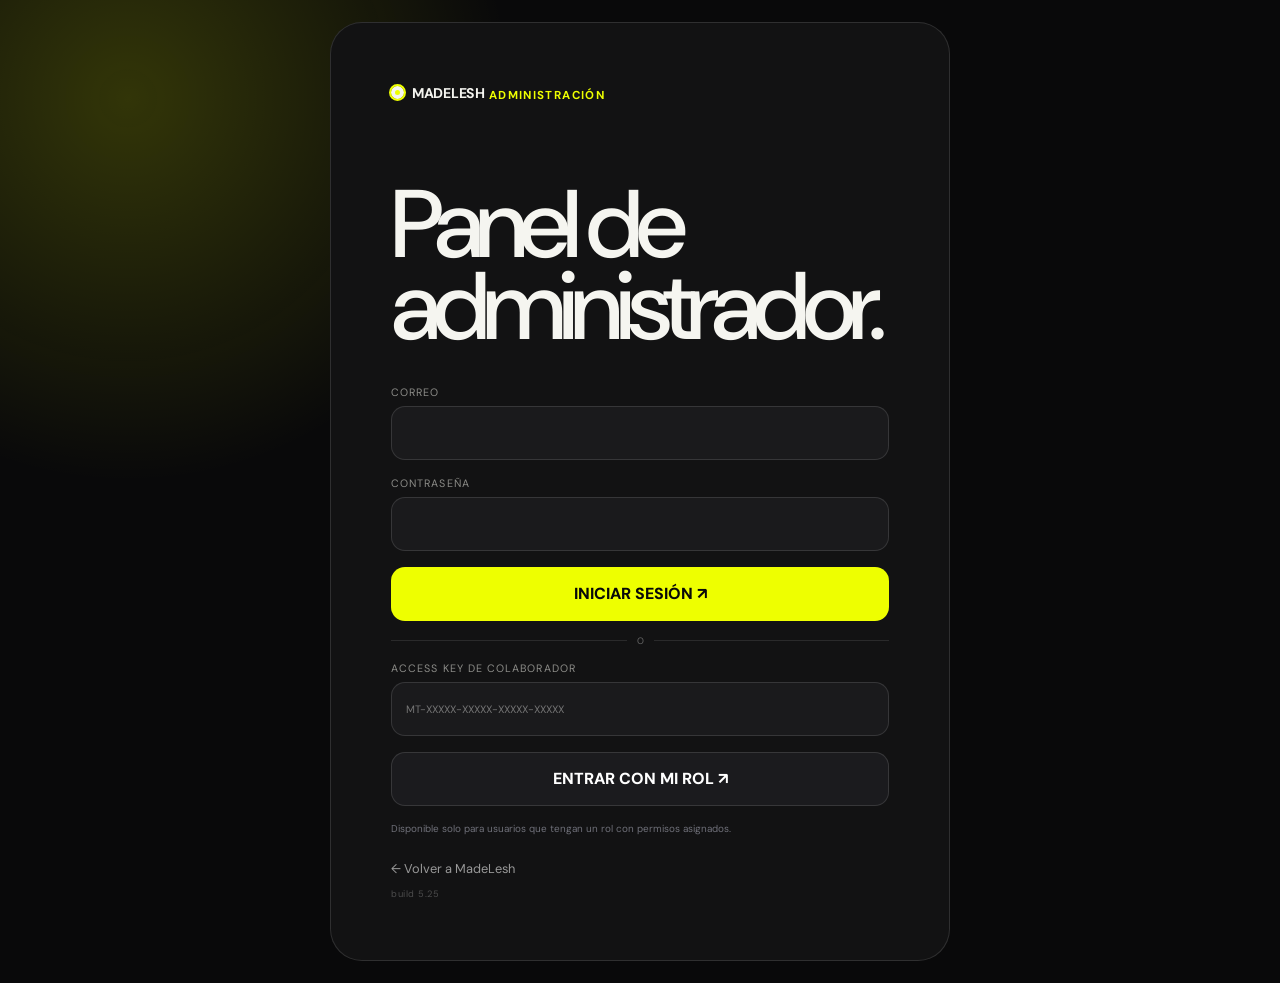
==== admin.html @ 39625d3c "Add files via upload" ====
<!DOCTYPE html>
<html lang="es" data-theme="dark">
<head>
  <meta name="madelesh-admin-build" content="5.25" />
  <meta charset="UTF-8" />
  <meta name="viewport" content="width=device-width, initial-scale=1.0" />
  <meta name="theme-color" content="#0b0b0c" />
  <title>MadeLesh Admin</title>
  <link rel="preconnect" href="https://fonts.googleapis.com">
  <link rel="preconnect" href="https://fonts.gstatic.com" crossorigin>
  <link href="https://fonts.googleapis.com/css2?family=DM+Sans:wght@400;500;600;700&display=swap" rel="stylesheet">
  <link id="siteFavicon" rel="icon" type="image/png" href="" />
  <link rel="stylesheet" href="styles.css?v=5.25" />
  <link rel="stylesheet" href="admin.css?v=5.25" />
</head>
<body class="admin-body">

  <section class="admin-login" id="adminLogin">
    <div class="admin-login-card">
      <a class="brand" href="index.html">
        <img class="site-brand-logo" alt="MadeLesh" hidden />
        <span class="brand-fallback"><span class="brand-dot"></span><span>MADELESH</span></span>
      </a>

      <span class="gate-kicker">ADMINISTRACIÓN</span>
      <h1>Panel de<br>administrador.</h1>

      <form id="adminLoginForm" class="admin-form">
        <label>
          CORREO
          <input id="adminEmail" type="email" autocomplete="username" required />
        </label>
        <label>
          CONTRASEÑA
          <input id="adminPassword" type="password" autocomplete="current-password" required />
        </label>
        <button type="submit">INICIAR SESIÓN ↗</button>
      </form>

      <div class="admin-login-divider"><span>O</span></div>
      <form id="staffKeyLoginForm" class="admin-form staff-key-login-form">
        <label>
          ACCESS KEY DE COLABORADOR
          <input id="staffAccessKey" type="text" autocomplete="off" placeholder="MT-XXXXX-XXXXX-XXXXX-XXXXX" />
        </label>
        <button type="submit" class="staff-login-button">ENTRAR CON MI ROL ↗</button>
        <small>Disponible solo para usuarios que tengan un rol con permisos asignados.</small>
      </form>

      <p class="admin-error" id="adminLoginError" hidden></p>
      <a class="back-site" href="index.html">← Volver a MadeLesh</a>
      <small class="admin-build-marker">build 5.25</small>
    </div>
  </section>

  <div class="admin-app" id="adminApp" hidden>
    <aside class="admin-sidebar">
      <a class="brand" href="index.html">
        <img class="site-brand-logo" alt="MadeLesh" hidden />
        <span class="brand-fallback"><span class="brand-dot"></span><span>MADELESH</span></span>
      </a>

      <nav class="admin-nav">
        <button class="active" data-panel="productsPanel" data-permission-any="products.create,products.edit,products.import">
          <svg viewBox="0 0 24 24" aria-hidden="true"><path d="M12 5v14M5 12h14"></path></svg>
          <span>Agregar producto</span>
        </button>
        <button data-panel="libraryPanel" data-permission-any="products.view_drafts,products.edit,products.delete">
          <svg viewBox="0 0 24 24" aria-hidden="true"><path d="M4 5h6v14H4zM14 5h6v14h-6zM7 8h0M17 8h0"></path></svg>
          <span>Biblioteca</span>
          <span class="nav-count" id="libraryNavCount">0</span>
        </button>
        <button data-panel="keysPanel" data-permission-any="keys.view,keys.manage">
          <svg viewBox="0 0 24 24" aria-hidden="true"><circle cx="8" cy="12" r="4"></circle><path d="M12 12h9M17 12v3M20 12v2"></path></svg>
          <span>Access Keys</span>
        </button>
        <button data-panel="rolesPanel" data-permission="roles.manage">
          <svg viewBox="0 0 24 24" aria-hidden="true"><circle cx="8" cy="8" r="3"></circle><circle cx="16" cy="8" r="3"></circle><path d="M3 20c0-4 2-7 5-7s5 3 5 7M11 20c0-3 2-6 5-6s5 3 5 6"></path></svg>
          <span>Roles</span>
        </button>
        <button data-panel="usersPanel" data-permission="users.manage_roles">
          <svg viewBox="0 0 24 24" aria-hidden="true"><circle cx="9" cy="8" r="3"></circle><path d="M3 20c0-4 2-7 6-7s6 3 6 7"></path><path d="M17 10v6M14 13h6"></path></svg>
          <span>Usuarios</span>
        </button>
        <button data-panel="auditPanel" data-permission="audit.view">
          <svg viewBox="0 0 24 24" aria-hidden="true"><path d="M5 4h14v16H5z"></path><path d="M8 8h8M8 12h8M8 16h5"></path></svg>
          <span>Auditoría</span>
        </button>
        <button data-panel="brandingPanel" data-permission="settings.branding">
          <svg viewBox="0 0 24 24" aria-hidden="true"><path d="M4 6h16v12H4z"></path><circle cx="9" cy="11" r="2"></circle><path d="m6 16 4-4 3 3 2-2 3 3"></path></svg>
          <span>Apariencia</span>
        </button>
        <button data-panel="avatarsPanel" data-permission="profiles.manage_avatars">
          <svg viewBox="0 0 24 24" aria-hidden="true"><circle cx="12" cy="8" r="4"></circle><path d="M4.5 21a7.5 7.5 0 0 1 15 0"></path></svg>
          <span>Fotos de perfil</span>
        </button>
        <button data-panel="contactsPanel" data-permission="settings.contacts">
          <svg viewBox="0 0 24 24" aria-hidden="true"><path d="M4 5h16v14H4z"></path><path d="m5 7 7 5 7-5"></path></svg>
          <span>Contactos</span>
        </button>
        <button data-panel="announcementsPanel" data-permission="settings.announcements">
          <svg viewBox="0 0 24 24" aria-hidden="true"><path d="M4 10h3l8-4v12l-8-4H4z"></path><path d="M7 14v5"></path><path d="M18 9c1 1 1 5 0 6"></path></svg>
          <span>Noticias</span>
        </button>
        <button data-panel="updatesPanel" data-permission="settings.release">
          <svg viewBox="0 0 24 24" aria-hidden="true"><path d="M12 7v5l3 2"></path><circle cx="12" cy="12" r="8"></circle><path d="M4 12H2M22 12h-2"></path></svg>
          <span>Actualizaciones</span>
        </button>
      </nav>

      <div class="admin-sidebar-footer">
        <span id="adminIdentity"></span>
        <button id="adminLogout">Cerrar sesión</button>
        <small class="admin-build-marker">build 5.25</small>
      </div>
    </aside>

    <main class="admin-main">
      <header class="admin-top">
        <div>
          <span class="admin-eyebrow">MADELESH CONTROL</span>
          <h1 id="adminTitle">Agregar producto</h1>
        </div>
        <a href="index.html" target="_blank">VER WEB ↗</a>
      </header>

      <section class="admin-panel active" id="productsPanel">
        <div class="admin-grid admin-grid-editor">
          <div class="admin-card product-editor">
            <div class="card-heading">
              <div>
                <span class="admin-eyebrow">EDITOR</span>
                <h2 id="productFormTitle">Nuevo producto</h2>
              </div>
              <button class="ghost-btn" id="resetProduct" type="button">Limpiar</button>
            </div>

            <div class="admin-import-grid general-search-only">
<section class="web-importer" aria-labelledby="webImporterTitle">
              <div class="web-importer-head">
                <div>
                  <span class="admin-eyebrow">AUTOCOMPLETAR</span>
                  <h3 id="webImporterTitle">Buscar ficha en Internet</h3>
                </div>
                <span class="web-source-badge">TAVILY · WEB</span>
              </div>

              <p>Escribe marca, modelo y categoría. MadeLesh buscará varias fuentes, dará prioridad a la web oficial y rellenará los datos que pueda confirmar.</p>

              <div class="web-import-grid">
                <label>
                  CATEGORÍA
                  <select id="webSearchCategory">
                    <option value="Mouse">Mouse</option>
                    <option value="Teclados">Teclados</option>
                    <option value="IEM">IEM / In-Ears</option>
                    <option value="Headsets">Headsets</option>
                    <option value="DAC">DACs</option>
                  </select>
                </label>

                <label>
                  MARCA
                  <input id="webSearchBrand" type="text" autocomplete="off" placeholder="Ej. Razer" />
                </label>

                <label>
                  MODELO
                  <input id="webSearchModel" type="text" autocomplete="off" placeholder="Ej. Viper V3 Pro" />
                </label>
              </div>

              <button id="webSearchButton" class="web-search-button" type="button">🌐 BUSCAR FICHA TÉCNICA</button>

              <div class="web-import-status" id="webSearchStatus" hidden></div>
              <div class="web-source-list" id="webSourceList" hidden></div>

              <small class="web-import-note">La búsqueda no publica nada automáticamente. Revisa los campos antes de guardar.</small>
            </section>
            </div>

            <form id="productForm" class="product-form product-form-organized">
              <div class="product-form-section-title"><span>01</span><div><strong>Información principal</strong><small>Datos básicos del producto</small></div></div>
              <input type="hidden" id="productId" />

              <div class="form-row">
                <label>
                  CATEGORÍA
                  <select id="productCategory" required>
                    <option value="Mouse">Mouse</option>
                    <option value="Teclados">Teclados</option>
                    <option value="IEM">IEM / In-Ears</option>
                    <option value="Headsets">Headsets</option>
                    <option value="DAC">DACs</option>
                  </select>
                </label>

                <label>
                  ESTADO
                  <select id="productStatus">
                    <option value="published">Publicado</option>
                    <option value="draft">Borrador</option>
                  </select>
                </label>
              </div>

              <div class="form-row">
                <label>
                  MARCA
                  <input id="productBrand" type="text" required />
                </label>
                <label>
                  NOMBRE DEL PRODUCTO
                  <input id="productName" type="text" required />
                </label>
              </div>

              <div class="form-row">
                <label>
                  MODELO
                  <input id="productModel" type="text" placeholder="Ej. Viper V3 Pro" />
                </label>
                <label>
                  MADETECH SCORE
                  <input id="productScore" type="number" min="0" max="10" step="0.1" required />
                </label>
              </div>

              <div class="form-row">
                <label>
                  PRECIO DE REFERENCIA
                  <input id="productPrice" type="text" placeholder="$159.99" />
                </label>
                <label>
                  FECHA
                  <input id="productDate" type="text" placeholder="19 SEP 2026" />
                </label>
              </div>


              <section class="live-product-preview-panel" id="liveProductPreviewPanel">
                <div class="live-preview-head">
                  <div>
                    <span class="visual-field-label">VISTA PREVIA EN TIEMPO REAL</span>
                    <small>Se actualiza mientras completas nombre, imagen, precio, conexiones y especificaciones.</small>
                  </div>
                  <span class="live-preview-status">LIVE</span>
                </div>

                <div class="live-preview-layout">
                  <article class="admin-live-product-card" id="productLivePreviewCard">
                    <div class="admin-live-media">
                      <div class="admin-live-media-frame">
                        <img id="productLivePreviewImage" alt="Vista previa del producto" hidden />
                        <div class="admin-live-media-empty" id="productLivePreviewEmpty">IMAGEN</div>
                      </div>
                    </div>
                    <div class="admin-live-content">
                      <h3 id="productLivePreviewName">Nombre del producto</h3>
                      <span class="admin-live-label">CONEXIÓN</span>
                      <div class="admin-live-connections" id="productLivePreviewConnections"><span>No disponible</span></div>
                      <div class="admin-live-card-footer">
                        <span class="admin-live-cta">VER PRODUCTO <i>→</i></span>
                        <strong id="productLivePreviewPrice">Precio</strong>
                      </div>
                    </div>
                  </article>

                  <div class="admin-live-specs-box">
                    <span>ESPECIFICACIONES CAPTURADAS</span>
                    <div id="productLivePreviewSpecs"><small>Completa la ficha técnica y aparecerá aquí.</small></div>
                  </div>
                </div>
              </section>

              <div class="product-form-section-title product-media-section-title"><span>02</span><div><strong>Multimedia</strong><small>Imagen principal, galería, video y audio</small></div></div>
              <div class="admin-main-image-field">
                <div class="media-manager-head">
                  <div><strong>Imagen principal</strong><small>Se usa en las tarjetas y como primera imagen de la ficha.</small></div>
                </div>
                <label>
                  IMAGEN DEL PRODUCTO
                  <input id="productImageUrl" type="text" placeholder="https://... o sube una imagen desde tu PC" />
                  <small class="image-size-hint">Recomendado: 1200 × 1200 px · PNG/WebP transparente · el producto debe ocupar 80–90% del lienzo.</small>
                </label>
                <div class="product-image-upload-actions">
                  <label class="product-image-file-button">
                    <input id="productImageFile" type="file" accept="image/*" />
                    <span>SUBIR DESDE PC</span>
                  </label>
                  <button class="ghost-btn" id="clearProductImage" type="button">Quitar imagen</button>
                </div>
                <div class="admin-image-preview-card" id="productImagePreview">
                  <div class="admin-image-preview-empty">
                    <svg viewBox="0 0 24 24" aria-hidden="true"><rect x="3" y="4" width="18" height="16" rx="3"></rect><circle cx="9" cy="10" r="2"></circle><path d="m5 18 5-5 3 3 2-2 4 4"></path></svg>
                    <span>Vista previa de la imagen</span>
                  </div>
                </div>
                <input id="productImagesJson" type="hidden" value="[]" />

                <div class="product-gallery-admin">
                  <div class="visual-field-heading">
                    <div>
                      <span class="visual-field-label">GALERÍA DEL PRODUCTO</span>
                      <small>Puedes añadir hasta 12 imágenes. Marca cualquiera como principal cuando quieras.</small>
                    </div>
                  </div>
                  <div class="product-gallery-actions">
                    <label class="product-image-file-button">
                      <input id="productGalleryFiles" type="file" accept="image/*" multiple />
                      <span>SUBIR IMÁGENES</span>
                    </label>
                    <input id="productGalleryUrl" type="url" placeholder="https://.../imagen.webp" />
                    <button class="ghost-btn" id="addProductGalleryUrl" type="button">Añadir URL</button>
                  </div>
                  <div id="productGalleryList" class="product-gallery-list-admin"></div>
                </div>

                <div class="product-video-admin">
                  <label>
                    VIDEO DEL PRODUCTO
                    <input id="productVideoUrl" type="url" placeholder="YouTube o enlace directo MP4/WebM" />
                    <small class="image-size-hint">El video aparecerá como otra opción dentro de la galería.</small>
                  </label>
                </div>
              </div>

              <div class="visual-field-block keyboard-sound-admin" id="keyboardSoundBlock" hidden>
                <div class="visual-field-heading">
                  <div>
                    <span class="visual-field-label">SONIDO DEL TECLADO · EDITOR 5–10 S</span>
                    <small>Pega un enlace o sube audio/video. MadeLesh tomará el audio y podrás recortar exactamente el fragmento que quieres publicar.</small>
                  </div>
                </div>
                <div class="keyboard-sound-admin-grid">
                  <div class="audio-url-row"><input id="keyboardSoundUrl" type="text" placeholder="URL de audio" /><button class="ghost-btn" id="loadAudioUrlForTrim" type="button">EDITAR URL</button></div>
                  <label class="product-image-file-button">
                    <input id="keyboardSoundFile" type="file" accept="audio/*,video/*,.mp3,.wav,.ogg,.m4a,.aac,.flac,.webm,.mp4,.mov,.mkv" />
                    <span>SUBIR AUDIO O VIDEO</span>
                  </label>
                </div>
                <div class="audio-trimmer" id="audioTrimmer" hidden>
                  <div class="audio-trimmer-head">
                    <div><strong id="audioTrimFileName">Archivo cargado</strong><small id="audioTrimDuration">0:00</small></div>
                    <button class="ghost-btn" id="clearAudioTrim" type="button">Quitar</button>
                  </div>
                  <audio id="audioTrimPlayer" controls preload="metadata"></audio>
                  <div class="audio-trim-range-visual" id="audioTrimRangeVisual"><i id="audioTrimRangeFill"></i></div>
                  <div class="audio-trim-controls">
                    <label>INICIO <input id="audioTrimStart" type="number" min="0" step="0.1" value="0" /><span>s</span></label>
                    <label>FIN <input id="audioTrimEnd" type="number" min="0" step="0.1" value="5" /><span>s</span></label>
                    <div class="audio-trim-length"><span>DURACIÓN</span><strong id="audioTrimLength">5.0 s</strong></div>
                  </div>
                  <div class="audio-trim-actions">
                    <button class="ghost-btn" id="previewAudioTrim" type="button">▶ ESCUCHAR RECORTE</button>
                    <button class="primary-admin-btn" id="applyAudioTrim" type="button">USAR ESTE RECORTE ↗</button>
                  </div>
                  <p id="audioTrimStatus" class="audio-trim-status">El fragmento final debe durar entre 5 y 10 segundos.</p>
                </div>
                <div id="keyboardSoundPreview" class="keyboard-sound-preview-admin"><span>Sin audio publicado.</span></div>
              </div>

              <div class="product-form-section-title"><span>03</span><div><strong>Referencias y descargas</strong><small>Jugadores, drivers, software y tiendas</small></div></div>
              <div class="visual-field-block pro-players-admin-block">
                <div class="visual-field-heading">
                  <div>
                    <span class="visual-field-label">JUGADORES PROFESIONALES</span>
                    <small>Máximo 3 jugadores. El nombre y la red social se guardan en campos separados.</small>
                  </div>
                </div>
                <div class="pro-players-admin-grid">
                  <div class="pro-player-admin-row">
                    <span class="pro-player-number">01</span>
                    <label>NOMBRE DEL JUGADOR<input id="proPlayerName1" type="text" maxlength="100" placeholder="Ej. TenZ" /></label>
                    <label>RED SOCIAL<input id="proPlayerSocial1" type="url" placeholder="https://x.com/..." /></label>
                  </div>
                  <div class="pro-player-admin-row">
                    <span class="pro-player-number">02</span>
                    <label>NOMBRE DEL JUGADOR<input id="proPlayerName2" type="text" maxlength="100" placeholder="Jugador 2" /></label>
                    <label>RED SOCIAL<input id="proPlayerSocial2" type="url" placeholder="https://..." /></label>
                  </div>
                  <div class="pro-player-admin-row">
                    <span class="pro-player-number">03</span>
                    <label>NOMBRE DEL JUGADOR<input id="proPlayerName3" type="text" maxlength="100" placeholder="Jugador 3" /></label>
                    <label>RED SOCIAL<input id="proPlayerSocial3" type="url" placeholder="https://..." /></label>
                  </div>
                </div>
              </div>

              <div class="form-row">
                <label>
                  PÁGINA OFICIAL / COMPRA
                  <input id="productOfficialUrl" type="url" placeholder="https://marca.com/producto" />
                </label>
                <label>
                  DESTACADO DEL MES
                  <select id="productFeatured">
                    <option value="false">No</option>
                    <option value="true">Sí</option>
                  </select>
                </label>
              </div>
              <div class="visual-field-block product-downloads-admin">
                <div class="visual-field-heading">
                  <div>
                    <span class="visual-field-label">DRIVERS Y SOFTWARE</span>
                    <small>Opcional. Añade enlaces oficiales de descarga para mostrarlos en la ficha.</small>
                  </div>
                </div>
                <div class="form-row">
                  <label>
                    LINK DE DRIVERS
                    <input id="productDriverUrl" type="url" placeholder="https://marca.com/drivers" />
                  </label>
                  <label>
                    LINK DE SOFTWARE
                    <input id="productSoftwareUrl" type="url" placeholder="https://marca.com/software" />
                  </label>
                </div>
              </div>

              <div class="visual-field-block">
                <div class="visual-field-heading">
                  <div>
                    <span class="visual-field-label">TIENDAS DE CONFIANZA</span>
                    <small>Amazon y AliExpress tienen su propio cuadro. Puedes añadir más tiendas.</small>
                  </div>
                </div>

                <div class="store-editor" id="trustedStoresEditor">
                  <div class="store-row store-row-fixed" data-store-fixed="amazon">
                    <div class="store-icon-slot" id="storeAmazonIconPreview">A</div>
                    <div class="store-brand-badge">Amazon</div>
                    <input id="storeAmazon" class="store-url-input" type="url" placeholder="https://amazon.com/..." aria-label="Link de Amazon" />
                    <label class="store-icon-upload"><input id="storeAmazonIconFile" type="file" accept="image/*" /><span>ICONO</span></label>
                  </div>

                  <div class="store-row store-row-fixed" data-store-fixed="aliexpress">
                    <div class="store-icon-slot" id="storeAliExpressIconPreview">A</div>
                    <div class="store-brand-badge">AliExpress</div>
                    <input id="storeAliExpress" class="store-url-input" type="url" placeholder="https://aliexpress.com/..." aria-label="Link de AliExpress" />
                    <label class="store-icon-upload"><input id="storeAliExpressIconFile" type="file" accept="image/*" /><span>ICONO</span></label>
                  </div>

                  <div id="extraStores"></div>

                  <button class="add-store-btn" id="addStoreButton" type="button">
                    <span>+</span> AÑADIR OTRA TIENDA
                  </button>
                </div>
              </div>

              <div class="visual-field-block">
                <div class="visual-field-heading">
                  <div>
                    <span class="visual-field-label">COLORES DISPONIBLES</span>
                    <small>Haz clic en los círculos. Usa + para agregar un color personalizado.</small>
                  </div>
                </div>

                <div class="color-picker-admin" id="productColorPicker"></div>
                <input id="customColorInput" type="color" value="#7c3aed" hidden />
                <div class="color-image-editor" id="colorImageEditor"></div>
                <small class="image-size-hint">Imagen por color: 1000 × 1000 px recomendado. Puedes pegar una URL o subir PNG/JPG/WEBP. Máx. 180 KB por imagen subida.</small>
              </div>

              <div class="product-form-section-title"><span>04</span><div><strong>Ficha técnica</strong><small>Conexiones y especificaciones por categoría</small></div></div>
              <div class="visual-field-block">
                <div class="visual-field-heading">
                  <div>
                    <span class="visual-field-label">TIPOS DE CONEXIÓN</span>
                    <small>Selecciona una o varias opciones. No hace falta escribirlas.</small>
                  </div>
                </div>
                <div class="connection-picker-admin" id="productConnectionsPicker"></div>
                <input id="productConnections" type="hidden" value="" />
              </div>

              <div class="form-row">
                <label>
                  REVIEW EN YOUTUBE
                  <input id="productYoutube" type="url" placeholder="https://youtube.com/..." />
                </label>
                <label>
                  REVIEW EN TIKTOK
                  <input id="productTiktok" type="url" placeholder="https://tiktok.com/..." />
                </label>
              </div>

              <label>
                RESUMEN
                <textarea id="productSummary" rows="4" required></textarea>
              </label>

              <div class="admin-category-block">
                <div class="card-heading compact-heading">
                  <div>
                    <span class="admin-eyebrow">ESPECIFICACIONES</span>
                    <h2 id="categoryFieldsTitle">Mouse</h2>
                  </div>
                </div>

                <div id="categoryFields" class="category-fields"></div>
              </div>

              <div class="form-row">
                <label>
                  PROS — UNO POR LÍNEA
                  <textarea id="productPros" rows="6"></textarea>
                </label>
                <label>
                  CONTRAS — UNO POR LÍNEA
                  <textarea id="productCons" rows="6"></textarea>
                </label>
              </div>

              <button class="primary-admin-btn" type="submit" id="saveProduct">
                GUARDAR PRODUCTO ↗
              </button>
            </form>
          </div>


        </div>
      </section>

      <section class="admin-panel" id="libraryPanel">
        <div class="admin-library-layout">
          <div class="admin-card library-card">
            <div class="card-heading library-heading">
              <div>
                <span class="admin-eyebrow">BIBLIOTECA</span>
                <h2>Todos los productos</h2>
                <p>Administra, edita o elimina los productos guardados en MadeLesh.</p>
              </div>
              <span class="count-pill" id="productCount">0</span>
            </div>

            <div class="library-category-filter">
              <label for="libraryCategoryFilter">
                <span class="library-filter-icon">
                  <svg viewBox="0 0 24 24" aria-hidden="true"><path d="M4 6h16M7 12h10M10 18h4"></path></svg>
                </span>
                <span>
                  <small>FILTRAR BIBLIOTECA</small>
                  <strong>Categoría</strong>
                </span>
              </label>
              <select id="libraryCategoryFilter">
                <option value="Todos">Todas las categorías</option>
                <option value="Mouse">Mouse</option>
                <option value="Teclados">Teclados</option>
                <option value="IEM">IEM / In-Ears</option>
                <option value="Headsets">Headsets</option>
                <option value="DAC">DACs</option>
              </select>
            </div>

            <div class="admin-list" id="productsList"></div>
          </div>
        </div>
      </section>

      <section class="admin-panel" id="keysPanel">
        <div class="admin-grid">
          <div class="admin-card">
            <div class="card-heading">
              <div>
                <span class="admin-eyebrow">GENERADOR</span>
                <h2>Nueva access key</h2>
              </div>
            </div>

            <form id="keyGeneratorForm" class="product-form">
              <label>
                NOMBRE DEL DUEÑO DE LA KEY
                <input id="keyLabel" type="text" placeholder="Ej. Kevin" required />
              </label>

              <label>
                FECHA Y HORA DE EXPIRACIÓN
                <input id="keyExpiry" type="datetime-local" required />
              </label>

              <button class="primary-admin-btn" type="submit">
                GENERAR KEY ↗
              </button>
            </form>

            <div class="generated-key" id="generatedKeyBox" hidden>
              <span>KEY GENERADA — TAMBIÉN PODRÁS VERLA DESPUÉS</span>
              <strong id="generatedKeyValue"></strong>
              <button id="copyGeneratedKey" type="button">COPIAR KEY</button>
            </div>
          </div>

          <div class="admin-card">
            <div class="card-heading">
              <div>
                <span class="admin-eyebrow">ACCESOS</span>
                <h2>Keys generadas</h2>
              </div>
              <span class="count-pill" id="keysCount">0</span>
            </div>

            <div class="admin-list" id="keysList"></div>

            <div class="archived-keys-panel">
              <div class="archived-keys-head">
                <div>
                  <span class="admin-eyebrow">ARCHIVO</span>
                  <h3>Keys vencidas</h3>
                  <p>Las keys vencidas se mueven automáticamente aquí y ya no aparecen entre las activas.</p>
                </div>
                <span class="count-pill" id="archivedKeysCount">0</span>
              </div>
              <div class="admin-list archived-keys-list" id="archivedKeysList"></div>
            </div>
          </div>
        </div>
      </section>

      <section class="admin-panel" id="rolesPanel">
        <div class="roles-discord-layout">
          <aside class="roles-list-card admin-card">
            <div class="roles-list-head"><div><span class="admin-eyebrow">ROLES</span><h2>Roles del equipo</h2></div><button id="createRoleButton" type="button" title="Crear rol">+</button></div>
            <div id="rolesList" class="roles-list"></div>
          </aside>
          <div class="admin-card role-editor-card">
            <div class="role-editor-empty" id="roleEditorEmpty"><strong>Selecciona un rol</strong><span>Elige un rol de la izquierda o crea uno nuevo.</span></div>
            <div id="roleEditor" hidden>
              <div class="role-editor-top">
                <div><span class="admin-eyebrow">CONFIGURACIÓN DEL ROL</span><h2 id="roleEditorTitle">Nuevo rol</h2></div>
                <button class="danger ghost-btn" id="deleteRoleButton" type="button">Eliminar rol</button>
              </div>
              <div class="role-meta-grid">
                <label>NOMBRE DEL ROL<input id="roleName" type="text" maxlength="60" placeholder="Ej. Helper" /></label>
                <label>COLOR DEL ROL<div class="role-color-control"><input id="roleColor" type="color" value="#5865F2" /><span id="roleColorValue">#5865F2</span></div></label>
              </div>
              <label class="role-description-label">DESCRIPCIÓN<textarea id="roleDescription" rows="3" maxlength="240" placeholder="Qué puede hacer este rol"></textarea></label>
              <div class="discord-permissions-head"><div><h3>Permisos generales</h3><p>Activa o desactiva cada capacidad. Los cambios se aplican a todos los usuarios con este rol.</p></div><button id="clearRolePermissions" type="button">Borrar permisos</button></div>
              <div id="rolePermissionsList" class="discord-permissions-list"></div>
              <div class="role-save-bar"><span id="roleUnsavedState">Sin cambios pendientes</span><button class="primary-admin-btn" id="saveRoleButton" type="button">GUARDAR ROL ↗</button></div>
            </div>
          </div>
        </div>
      </section>

      <section class="admin-panel" id="usersPanel">
        <div class="admin-grid">
          <div class="admin-card">
            <div class="card-heading"><div><span class="admin-eyebrow">EQUIPO</span><h2>Usuarios registrados</h2><p>Los usuarios son las Access Keys activas. Asigna un rol para habilitar su entrada al panel.</p></div><span class="count-pill" id="staffUsersCount">0</span></div>
            <div class="staff-users-toolbar"><input id="staffUsersSearch" type="search" placeholder="Buscar usuario..." /><button id="reloadStaffUsers" class="ghost-btn" type="button">Actualizar</button></div>
            <div id="staffUsersList" class="staff-users-list"></div>
          </div>
        </div>
      </section>

      <section class="admin-panel" id="auditPanel">
        <div class="admin-grid">
          <div class="admin-card">
            <div class="card-heading"><div><span class="admin-eyebrow">SEGURIDAD</span><h2>Registro de auditoría</h2><p>Historial de acciones realizadas por administradores y colaboradores.</p></div><button id="reloadAudit" class="ghost-btn" type="button">Actualizar</button></div>
            <div class="audit-toolbar"><input id="auditSearch" type="search" placeholder="Buscar actor, acción o entidad..." /><select id="auditTypeFilter"><option value="all">Todas las acciones</option><option value="product">Productos</option><option value="role">Roles</option><option value="access_key">Access Keys</option></select></div>
            <div id="auditList" class="audit-list"></div>
          </div>
        </div>
      </section>

      <section class="admin-panel" id="brandingPanel">
        <div class="admin-grid branding-admin-grid branding-theme-grid">
          <div class="admin-card">
            <div class="card-heading"><div><span class="admin-eyebrow">MODO CLARO</span><h2>Logo claro</h2><p>Logo usado cuando la web está en modo claro. Recomendado: 600 × 180 px, fondo transparente.</p></div></div>
            <div class="branding-upload-block">
              <div class="branding-preview branding-logo-preview" id="brandingLogoLightPreview"><span>Sin logo para modo claro</span></div>
              <label class="branding-file-button"><input id="brandingLogoLightFile" type="file" accept="image/png,image/jpeg,image/webp" /><span>SUBIR LOGO CLARO</span></label>
              <button class="ghost-btn" id="clearBrandingLogoLight" type="button">Quitar logo</button>
            </div>
          </div>
          <div class="admin-card">
            <div class="card-heading"><div><span class="admin-eyebrow">MODO OSCURO</span><h2>Logo oscuro</h2><p>Logo usado cuando la web está en modo oscuro. Recomendado: 600 × 180 px, fondo transparente.</p></div></div>
            <div class="branding-upload-block">
              <div class="branding-preview branding-logo-preview" id="brandingLogoDarkPreview"><span>Sin logo para modo oscuro</span></div>
              <label class="branding-file-button"><input id="brandingLogoDarkFile" type="file" accept="image/png,image/jpeg,image/webp" /><span>SUBIR LOGO OSCURO</span></label>
              <button class="ghost-btn" id="clearBrandingLogoDark" type="button">Quitar logo</button>
            </div>
          </div>
          <div class="admin-card">
            <div class="card-heading"><div><span class="admin-eyebrow">PESTAÑA · MODO CLARO</span><h2>Favicon claro</h2><p>Icono de la pestaña cuando la web está en modo claro. Recomendado: 512 × 512 px.</p></div></div>
            <div class="branding-upload-block">
              <div class="branding-preview branding-favicon-preview" id="brandingFaviconLightPreview"><span>Sin favicon claro</span></div>
              <label class="branding-file-button"><input id="brandingFaviconLightFile" type="file" accept="image/png,image/jpeg,image/webp" /><span>SUBIR ICONO CLARO</span></label>
              <button class="ghost-btn" id="clearBrandingFaviconLight" type="button">Quitar icono</button>
            </div>
          </div>
          <div class="admin-card">
            <div class="card-heading"><div><span class="admin-eyebrow">PESTAÑA · MODO OSCURO</span><h2>Favicon oscuro</h2><p>Icono de la pestaña cuando la web está en modo oscuro. Recomendado: 512 × 512 px.</p></div></div>
            <div class="branding-upload-block">
              <div class="branding-preview branding-favicon-preview" id="brandingFaviconDarkPreview"><span>Sin favicon oscuro</span></div>
              <label class="branding-file-button"><input id="brandingFaviconDarkFile" type="file" accept="image/png,image/jpeg,image/webp" /><span>SUBIR ICONO OSCURO</span></label>
              <button class="ghost-btn" id="clearBrandingFaviconDark" type="button">Quitar icono</button>
            </div>
          </div>
          <div class="branding-save-row">
            <p>PNG, JPG o WEBP. Recomendado: fondo transparente. Máximo aproximado 220 KB por imagen.</p>
            <button class="primary-admin-btn" id="saveBrandingSettings" type="button">GUARDAR APARIENCIA ↗</button>
          </div>
        </div>
      </section>

      <section class="admin-panel" id="avatarsPanel">
        <div class="admin-grid">
          <div class="admin-card profile-avatar-admin-card">
            <div class="card-heading">
              <div><span class="admin-eyebrow">PERFILES</span><h2>Fotos disponibles</h2><p>Sube las imágenes que los usuarios podrán elegir como foto de perfil. Máximo 24.</p></div>
              <span class="count-pill" id="profileAvatarsCount">0</span>
            </div>
            <div class="profile-avatar-upload-row">
              <label class="branding-file-button"><input id="profileAvatarFiles" type="file" accept="image/png,image/jpeg,image/webp" multiple /><span>SELECCIONAR IMÁGENES</span></label>
              <button class="primary-admin-btn" id="uploadProfileAvatars" type="button">SUBIR FOTOS ↗</button>
            </div>
            <p class="profile-avatar-admin-hint" id="profileAvatarUploadStatus">Recomendado: imágenes cuadradas. MadeLesh las optimiza antes de subirlas.</p>
            <div class="profile-avatar-admin-grid" id="profileAvatarsList"></div>
          </div>
        </div>
      </section>

      <section class="admin-panel" id="contactsPanel">
        <div class="admin-grid contacts-admin-grid">
          <div class="admin-card contacts-admin-card">
            <div class="card-heading">
              <div><span class="admin-eyebrow">REDES SOCIALES</span><h2>Contactos de MadeLesh</h2><p>Agrega solo las redes que quieras mostrar públicamente.</p></div>
            </div>
            <form id="contactsSettingsForm" class="contacts-settings-form">
              <div class="contact-setting-card" data-contact-key="discord">
                <label><span>Discord</span><input id="contactDiscord" type="url" placeholder="https://discord.gg/..." /></label>
                <div class="contact-icon-admin">
                  <div class="contact-icon-preview" id="contactIconDiscordPreview"><span>Icono</span></div>
                  <label class="contact-icon-file"><input id="contactIconDiscordFile" type="file" accept="image/png,image/jpeg,image/webp" /><span>SUBIR ICONO</span></label>
                  <button class="ghost-btn contact-icon-clear" id="clearContactIconDiscord" type="button">Quitar</button>
                </div>
              </div>
              <div class="contact-setting-card" data-contact-key="steam">
                <label><span>Steam</span><input id="contactSteam" type="url" placeholder="https://steamcommunity.com/id/..." /></label>
                <div class="contact-icon-admin">
                  <div class="contact-icon-preview" id="contactIconSteamPreview"><span>Icono</span></div>
                  <label class="contact-icon-file"><input id="contactIconSteamFile" type="file" accept="image/png,image/jpeg,image/webp" /><span>SUBIR ICONO</span></label>
                  <button class="ghost-btn contact-icon-clear" id="clearContactIconSteam" type="button">Quitar</button>
                </div>
              </div>
              <div class="contact-setting-card" data-contact-key="x">
                <label><span>X</span><input id="contactX" type="url" placeholder="https://x.com/..." /></label>
                <div class="contact-icon-admin">
                  <div class="contact-icon-preview" id="contactIconXPreview"><span>Icono</span></div>
                  <label class="contact-icon-file"><input id="contactIconXFile" type="file" accept="image/png,image/jpeg,image/webp" /><span>SUBIR ICONO</span></label>
                  <button class="ghost-btn contact-icon-clear" id="clearContactIconX" type="button">Quitar</button>
                </div>
              </div>
              <div class="contact-setting-card" data-contact-key="youtube">
                <label><span>YouTube</span><input id="contactYoutube" type="url" placeholder="https://youtube.com/@..." /></label>
                <div class="contact-icon-admin">
                  <div class="contact-icon-preview" id="contactIconYoutubePreview"><span>Icono</span></div>
                  <label class="contact-icon-file"><input id="contactIconYoutubeFile" type="file" accept="image/png,image/jpeg,image/webp" /><span>SUBIR ICONO</span></label>
                  <button class="ghost-btn contact-icon-clear" id="clearContactIconYoutube" type="button">Quitar</button>
                </div>
              </div>
              <div class="contact-setting-card" data-contact-key="tiktok">
                <label><span>TikTok</span><input id="contactTiktok" type="url" placeholder="https://tiktok.com/@..." /></label>
                <div class="contact-icon-admin">
                  <div class="contact-icon-preview" id="contactIconTiktokPreview"><span>Icono</span></div>
                  <label class="contact-icon-file"><input id="contactIconTiktokFile" type="file" accept="image/png,image/jpeg,image/webp" /><span>SUBIR ICONO</span></label>
                  <button class="ghost-btn contact-icon-clear" id="clearContactIconTiktok" type="button">Quitar</button>
                </div>
              </div>
              <div class="contact-setting-card" data-contact-key="email">
                <label><span>Correo electrónico</span><input id="contactEmail" type="email" placeholder="correo@ejemplo.com" /></label>
                <div class="contact-icon-admin">
                  <div class="contact-icon-preview" id="contactIconEmailPreview"><span>Icono</span></div>
                  <label class="contact-icon-file"><input id="contactIconEmailFile" type="file" accept="image/png,image/jpeg,image/webp" /><span>SUBIR ICONO</span></label>
                  <button class="ghost-btn contact-icon-clear" id="clearContactIconEmail" type="button">Quitar</button>
                </div>
              </div>
              <div class="contacts-save-row">
                <p>Iconos recomendados: 256 × 256 px, PNG/WebP transparente. Si no subes uno, MadeLesh usa el icono predeterminado.</p>
                <button class="primary-admin-btn" id="saveContactsSettings" type="submit">GUARDAR CONTACTOS ↗</button>
              </div>
            </form>
          </div>
        </div>
      </section>

      <section class="admin-panel" id="announcementsPanel">
        <div class="admin-grid">
          <div class="admin-card announcements-admin-card">
            <div class="card-heading">
              <div>
                <span class="admin-eyebrow">ENCABEZADO</span>
                <h2>Mensajes de la página</h2>
                <p>Puedes mostrar hasta 3 mensajes. Se mostrarán debajo del encabezado. Puedes elegir entre deslizamiento automático o modo estático.</p>
              </div>
            </div>
            <form id="announcementsSettingsForm" class="announcements-settings-form">
              <label>MENSAJE 1<input id="announcementMessage1" type="text" maxlength="180" placeholder="Ej. Nuevas reviews cada semana" /></label>
              <label>MENSAJE 2<input id="announcementMessage2" type="text" maxlength="180" placeholder="Ej. Revisa el destacado del mes" /></label>
              <label>MENSAJE 3<input id="announcementMessage3" type="text" maxlength="180" placeholder="Ej. Comparación próximamente" /></label>
              <label>MODO DE NOTICIAS<select id="announcementMode"><option value="scroll">Deslizamiento automático</option><option value="static">Estático</option></select></label>
              <div class="contacts-save-row">
                <p>Los campos vacíos no se mostrarán.</p>
                <button class="primary-admin-btn" type="submit">GUARDAR MENSAJES ↗</button>
              </div>
            </form>
          </div>
        </div>
      </section>

      <section class="admin-panel" id="updatesPanel">
        <div class="admin-grid">
          <div class="admin-card updates-admin-card">
            <div class="card-heading">
              <div>
                <span class="admin-eyebrow">CHANGELOG</span>
                <h2>Actualización de la página</h2>
                <p>Configura la versión actual y un resumen corto de lo que cambió. Se mostrará de forma discreta al final de la web.</p>
              </div>
            </div>

            <form id="releaseSettingsForm" class="release-settings-form">
              <div class="release-meta-grid">
                <label>
                  VERSIÓN
                  <input id="releaseVersion" type="text" maxlength="24" placeholder="Ej. 5.18" />
                </label>
                <label>
                  FECHA
                  <input id="releaseDate" type="date" />
                </label>
              </div>

              <label>
                TÍTULO DE LA ACTUALIZACIÓN
                <input id="releaseTitle" type="text" maxlength="100" placeholder="Ej. Mejoras de interfaz y correcciones" />
              </label>

              <div class="release-notes-editor">
                <span>CAMBIOS DE ESTA VERSIÓN</span>
                <textarea id="releaseNotes" rows="8" maxlength="1800" placeholder="Escribe un cambio por línea. MadeLesh lo separará automáticamente por palabras clave.&#10;Ej. Añadido botón de descarga de drivers.&#10;Ej. Eliminado precio de comparación.&#10;Ej. Corregida la galería de imágenes."></textarea>
                <small>Palabras como “añadido/nuevo”, “eliminado/quitado” y “arreglado/corregido/solucionado” se clasifican automáticamente.</small>
              </div>

              <div class="release-auto-preview" id="releaseAutoPreview">
                <section data-release-preview="added">
                  <span class="release-preview-icon release-added-icon">+</span>
                  <div><strong>Se añadió</strong><small id="releaseAddedPreview">Sin cambios</small></div>
                </section>
                <section data-release-preview="removed">
                  <span class="release-preview-icon release-removed-icon">−</span>
                  <div><strong>Se eliminó</strong><small id="releaseRemovedPreview">Sin cambios</small></div>
                </section>
                <section data-release-preview="fixed">
                  <span class="release-preview-icon release-fixed-icon">✓</span>
                  <div><strong>Se arregló</strong><small id="releaseFixedPreview">Sin cambios</small></div>
                </section>
              </div>

              <div class="release-preview-hint">
                <span>Vista pública:</span>
                <strong>v5.20 · Ver cambios</strong>
              </div>

              <div class="contacts-save-row">
                <p>La versión aparecerá de forma muy discreta al final de la página.</p>
                <button class="primary-admin-btn" type="submit">GUARDAR ACTUALIZACIÓN ↗</button>
              </div>
            </form>
          </div>
        </div>
      </section>

    </main>
  </div>

  <div class="admin-toast" id="adminToast" role="status" aria-live="polite" hidden>
    <span class="admin-toast-icon">✓</span>
    <span id="adminToastText">Este producto ha sido agregado correctamente</span>
  </div>

  <script type="module">
console.info("MadeLesh Admin build 5.25");
import { API_BASE } from "./config.js";

const adminLogin = document.getElementById("adminLogin");
const adminApp = document.getElementById("adminApp");
const adminLoginForm = document.getElementById("adminLoginForm");
const staffKeyLoginForm = document.getElementById("staffKeyLoginForm");
const staffAccessKey = document.getElementById("staffAccessKey");
const adminLoginError = document.getElementById("adminLoginError");
const adminIdentity = document.getElementById("adminIdentity");
const adminLogout = document.getElementById("adminLogout");
const adminSiteFavicon = document.getElementById("siteFavicon");
const adminBrandLogos = [...document.querySelectorAll(".site-brand-logo")];
const adminBrandFallbacks = [...document.querySelectorAll(".brand-fallback")];
const brandingLogoLightFile = document.getElementById("brandingLogoLightFile");
const brandingLogoDarkFile = document.getElementById("brandingLogoDarkFile");
const brandingFaviconLightFile = document.getElementById("brandingFaviconLightFile");
const brandingFaviconDarkFile = document.getElementById("brandingFaviconDarkFile");
const brandingLogoLightPreview = document.getElementById("brandingLogoLightPreview");
const brandingLogoDarkPreview = document.getElementById("brandingLogoDarkPreview");
const brandingFaviconLightPreview = document.getElementById("brandingFaviconLightPreview");
const brandingFaviconDarkPreview = document.getElementById("brandingFaviconDarkPreview");
const clearBrandingLogoLight = document.getElementById("clearBrandingLogoLight");
const clearBrandingLogoDark = document.getElementById("clearBrandingLogoDark");
const clearBrandingFaviconLight = document.getElementById("clearBrandingFaviconLight");
const clearBrandingFaviconDark = document.getElementById("clearBrandingFaviconDark");
const saveBrandingSettings = document.getElementById("saveBrandingSettings");

const contactsSettingsForm = document.getElementById("contactsSettingsForm");
const contactDiscord = document.getElementById("contactDiscord");
const contactSteam = document.getElementById("contactSteam");
const contactX = document.getElementById("contactX");
const contactYoutube = document.getElementById("contactYoutube");
const contactTiktok = document.getElementById("contactTiktok");
const contactEmail = document.getElementById("contactEmail");
const saveContactsSettings = document.getElementById("saveContactsSettings");
const colorImageEditor = document.getElementById("colorImageEditor");

const productForm = document.getElementById("productForm");
const productFormTitle = document.getElementById("productFormTitle");
const resetProduct = document.getElementById("resetProduct");
const productsList = document.getElementById("productsList");
const productCount = document.getElementById("productCount");
const productCategory = document.getElementById("productCategory");
const categoryFields = document.getElementById("categoryFields");
const categoryFieldsTitle = document.getElementById("categoryFieldsTitle");
const productConnectionsPicker = document.getElementById("productConnectionsPicker");
const productConnectionsInput = document.getElementById("productConnections");
const productImagesPreview = document.getElementById("productImagesPreview");
const productImagesJson = document.getElementById("productImagesJson");
const productImageUrlInput = document.getElementById("productImageUrl");
const productImagePreview = document.getElementById("productImagePreview");
const productImageFile = document.getElementById("productImageFile");
const clearProductImage = document.getElementById("clearProductImage");
const productGalleryFiles = document.getElementById("productGalleryFiles");
const productGalleryUrl = document.getElementById("productGalleryUrl");
const addProductGalleryUrl = document.getElementById("addProductGalleryUrl");
const productGalleryList = document.getElementById("productGalleryList");
const productVideoUrl = document.getElementById("productVideoUrl");
const keyboardSoundBlock = document.getElementById("keyboardSoundBlock");
const keyboardSoundUrl = document.getElementById("keyboardSoundUrl");
const keyboardSoundFile = document.getElementById("keyboardSoundFile");
const keyboardSoundPreview = document.getElementById("keyboardSoundPreview");
const loadAudioUrlForTrim = document.getElementById("loadAudioUrlForTrim");
const audioTrimmer = document.getElementById("audioTrimmer");
const audioTrimPlayer = document.getElementById("audioTrimPlayer");
const audioTrimFileName = document.getElementById("audioTrimFileName");
const audioTrimDuration = document.getElementById("audioTrimDuration");
const audioTrimStart = document.getElementById("audioTrimStart");
const audioTrimEnd = document.getElementById("audioTrimEnd");
const audioTrimLength = document.getElementById("audioTrimLength");
const audioTrimRangeFill = document.getElementById("audioTrimRangeFill");
const previewAudioTrim = document.getElementById("previewAudioTrim");
const applyAudioTrim = document.getElementById("applyAudioTrim");
const clearAudioTrim = document.getElementById("clearAudioTrim");
const audioTrimStatus = document.getElementById("audioTrimStatus");
const productLivePreviewCard = document.getElementById("productLivePreviewCard");
const productLivePreviewImage = document.getElementById("productLivePreviewImage");
const productLivePreviewEmpty = document.getElementById("productLivePreviewEmpty");
const productLivePreviewName = document.getElementById("productLivePreviewName");
const productLivePreviewConnections = document.getElementById("productLivePreviewConnections");
const productLivePreviewPrice = document.getElementById("productLivePreviewPrice");
const productLivePreviewSpecs = document.getElementById("productLivePreviewSpecs");
const proPlayerNames = [1,2,3].map(i => document.getElementById(`proPlayerName${i}`));
const proPlayerSocials = [1,2,3].map(i => document.getElementById(`proPlayerSocial${i}`));
const productDriverUrl = document.getElementById("productDriverUrl");
const productSoftwareUrl = document.getElementById("productSoftwareUrl");
const storeAmazonIconFile = document.getElementById("storeAmazonIconFile");
const storeAliExpressIconFile = document.getElementById("storeAliExpressIconFile");
const storeAmazonIconPreview = document.getElementById("storeAmazonIconPreview");
const storeAliExpressIconPreview = document.getElementById("storeAliExpressIconPreview");
const announcementsSettingsForm = document.getElementById("announcementsSettingsForm");
const announcementMessage1 = document.getElementById("announcementMessage1");
const announcementMessage2 = document.getElementById("announcementMessage2");
const announcementMessage3 = document.getElementById("announcementMessage3");
const announcementMode = document.getElementById("announcementMode");
const profileAvatarFiles = document.getElementById("profileAvatarFiles");
const uploadProfileAvatars = document.getElementById("uploadProfileAvatars");
const profileAvatarsList = document.getElementById("profileAvatarsList");
const profileAvatarsCount = document.getElementById("profileAvatarsCount");
const profileAvatarUploadStatus = document.getElementById("profileAvatarUploadStatus");
const releaseSettingsForm = document.getElementById("releaseSettingsForm");
const releaseVersion = document.getElementById("releaseVersion");
const releaseDate = document.getElementById("releaseDate");
const releaseTitle = document.getElementById("releaseTitle");
const releaseNotes = document.getElementById("releaseNotes");
const releaseAddedPreview = document.getElementById("releaseAddedPreview");
const releaseRemovedPreview = document.getElementById("releaseRemovedPreview");
const releaseFixedPreview = document.getElementById("releaseFixedPreview");
const libraryNavCount = document.getElementById("libraryNavCount");
const libraryCategoryFilter = document.getElementById("libraryCategoryFilter");
const adminToast = document.getElementById("adminToast");
const adminToastText = document.getElementById("adminToastText");

const productColorPicker = document.getElementById("productColorPicker");
const customColorInput = document.getElementById("customColorInput");
const storeAmazon = document.getElementById("storeAmazon");
const storeAliExpress = document.getElementById("storeAliExpress");
const extraStores = document.getElementById("extraStores");
const addStoreButton = document.getElementById("addStoreButton");

const webSearchCategory = document.getElementById("webSearchCategory");
const webSearchBrand = document.getElementById("webSearchBrand");
const webSearchModel = document.getElementById("webSearchModel");
const webSearchButton = document.getElementById("webSearchButton");
const webSearchStatus = document.getElementById("webSearchStatus");
const webSourceList = document.getElementById("webSourceList");



const keyGeneratorForm = document.getElementById("keyGeneratorForm");
const generatedKeyBox = document.getElementById("generatedKeyBox");
const generatedKeyValue = document.getElementById("generatedKeyValue");
const copyGeneratedKey = document.getElementById("copyGeneratedKey");
const keysList = document.getElementById("keysList");
const keysCount = document.getElementById("keysCount");
const archivedKeysList = document.getElementById("archivedKeysList");
const archivedKeysCount = document.getElementById("archivedKeysCount");
const rolesList = document.getElementById("rolesList");
const roleEditor = document.getElementById("roleEditor");
const roleEditorEmpty = document.getElementById("roleEditorEmpty");
const roleEditorTitle = document.getElementById("roleEditorTitle");
const createRoleButton = document.getElementById("createRoleButton");
const deleteRoleButton = document.getElementById("deleteRoleButton");
const saveRoleButton = document.getElementById("saveRoleButton");
const clearRolePermissions = document.getElementById("clearRolePermissions");
const roleName = document.getElementById("roleName");
const roleDescription = document.getElementById("roleDescription");
const roleColor = document.getElementById("roleColor");
const roleColorValue = document.getElementById("roleColorValue");
const rolePermissionsList = document.getElementById("rolePermissionsList");
const roleUnsavedState = document.getElementById("roleUnsavedState");
const staffUsersList = document.getElementById("staffUsersList");
const staffUsersCount = document.getElementById("staffUsersCount");
const staffUsersSearch = document.getElementById("staffUsersSearch");
const reloadStaffUsers = document.getElementById("reloadStaffUsers");
const auditList = document.getElementById("auditList");
const auditSearch = document.getElementById("auditSearch");
const auditTypeFilter = document.getElementById("auditTypeFilter");
const reloadAudit = document.getElementById("reloadAudit");

let adminToken = localStorage.getItem("madetech_admin_token") || "";
let adminSession = null;
let products = [];
let adminRoles = [];
let permissionDefinitions = [];
let staffUsers = [];
let auditEntries = [];
let adminProfileAvatars = [];
let selectedRoleId = null;
let audioTrimBuffer = null;
let audioTrimObjectUrl = "";
let audioPreviewStopTimer = null;
let fixedStoreIcons = { amazon: "", aliexpress: "" };
let brandingLogoLightDataUrl = "";
let brandingLogoDarkDataUrl = "";
let brandingFaviconLightDataUrl = "";
let brandingFaviconDarkDataUrl = "";
let contactIconDataUrls = { discord:"", steam:"", x:"", youtube:"", tiktok:"", email:"" };
let colorImagesByHex = {};
const ADMIN_BUILD_RELEASE = {
  version: "5.25",
  title: "Favoritos, avatares y comparador mejorado",
  date: "2026-09-24",
  changes: {
    added: [
      "Roles personalizables con permisos individuales.",
      "Asignación de roles a usuarios registrados y registro de auditoría.",
      "Editor para recortar audio de teclados desde audio o video.",
      "Comparador con selección visual de productos."
    ],
    removed: [],
    fixed: [
      "Animación del perfil invertida: avatar a la izquierda y nombre a la derecha.",
      "Comparativas rediseñadas con resultado visual más dinámico."
    ]
  }
};

const PRESET_COLORS = [
  { name: "Negro", hex: "#111111" },
  { name: "Blanco", hex: "#ffffff" },
  { name: "Gris", hex: "#808080" },
  { name: "Rojo", hex: "#ef4444" },
  { name: "Azul", hex: "#3b82f6" },
  { name: "Verde", hex: "#22c55e" },
  { name: "Amarillo", hex: "#facc15" },
  { name: "Naranja", hex: "#f97316" },
  { name: "Rosa", hex: "#ec4899" },
  { name: "Morado", hex: "#8b5cf6" }
];

let selectedColors = [];

/* ---------------- API ---------------- */

async function api(path, options = {}, token = adminToken) {
  const headers = new Headers(options.headers || {});
  if (!headers.has("Content-Type") && options.body) {
    headers.set("Content-Type", "application/json");
  }
  if (token) headers.set("Authorization", `Bearer ${token}`);

  const response = await fetch(`${API_BASE}${path}`, {
    ...options,
    headers
  });

  let data = {};
  try { data = await response.json(); } catch {}

  if (!response.ok) {
    const error = new Error(data.message || data.error || `HTTP ${response.status}`);
    error.code = data.error || "request_failed";
    error.status = response.status;
    error.path = path;
    throw error;
  }

  return data;
}

/* ---------------- CATEGORY FIELDS ---------------- */

const categorySchemas = {
  Mouse: [
    field("mcu", "MCU", "text", "Ej. Nordic 54H20"),
    field("pollingRate", "Polling Rate (Hz)", "multichoice", "", [
      ["1000 Hz", "1000 Hz"],
      ["4000 Hz", "4000 Hz"],
      ["8000 Hz", "8000 Hz"]
    ]),
    field("switchType", "Switch", "text", "Ej. OMRON Optical"),
    field("battery", "Battery", "text", "Ej. 300 mAh / 80 h"),
    field("weight", "Peso (g)", "number", "Ej. 50"),
    field("sensor", "Sensor", "text", "Ej. PAW3950"),
    field("material", "Material", "text", "Ej. Aleación de magnesio")
  ],
  Teclados: [
    field("switchType", "Switch", "text", "Ej. Gateron Jade Pro"),
    field("switchTechnology", "Tecnología de switch", "text", "Ej. Hall Effect / Mecánico"),
    field("layout", "Formato / Layout", "text", "Ej. 75% ANSI"),
    field("hotSwap", "Hot-swap", "boolean"),
    field("rapidTrigger", "Rapid Trigger", "boolean"),
    field("pollingRate", "Polling rate (Hz)", "multichoice", "", [
      ["1000 Hz", "1000 Hz"],
      ["4000 Hz", "4000 Hz"],
      ["8000 Hz", "8000 Hz"]
    ]),
    field("keycaps", "Keycaps", "text", "Ej. PBT Double Shot"),
    field("mount", "Tipo de montaje", "text", "Ej. Gasket"),
    field("batteryHours", "Batería (horas)", "number", "120")
  ],
  IEM: [
    field("driverConfig", "Configuración de drivers", "text", "Ej. 1DD + 2BA"),
    field("soundSignature", "Firma sonora / Tuning", "text", "Ej. Warm Neutral"),
    field("impedance", "Impedancia", "text", "Ej. 32 Ω"),
    field("sensitivity", "Sensibilidad", "text", "Ej. 108 dB/Vrms"),
    field("frequencyResponse", "Respuesta en frecuencia", "text", "Ej. 20 Hz – 20 kHz"),
    field("cableConnector", "Conector del cable", "text", "Ej. 0.78 mm 2-pin"),
    field("plug", "Plug", "text", "Ej. 3.5 mm / 4.4 mm"),
    field("detachableCable", "Cable desmontable", "boolean"),
    field("microphone", "Micrófono", "text", "Ej. No / En cable"),
    field("weightPerSide", "Peso por lado (g)", "number", "5.5")
  ],
  Headsets: [
    field("driver", "Driver", "text", "Ej. 50 mm Dynamic"),
    field("microphone", "Micrófono", "text", "Ej. Cardioide 10 mm"),
    field("detachableMic", "Micrófono desmontable", "boolean"),
    field("weight", "Peso (g)", "number", "280"),
    field("batteryHours", "Autonomía (horas)", "number", "70"),
    field("codec", "Codec principal", "text", "Ej. LC3+ / SBC"),
    field("spatialAudio", "Sonido espacial", "text", "Ej. DTS Headphone:X"),
    field("impedance", "Impedancia", "text", "Ej. 32 Ω"),
    field("frequencyResponse", "Respuesta en frecuencia", "text", "Ej. 20 Hz – 20 kHz"),
    field("earpads", "Material de almohadillas", "text", "Ej. Memory Foam + Tela")
  ],
  DAC: [
    field("dacChip", "Chip DAC", "text", "Ej. ESS ES9039Q2M"),
    field("ampChip", "Amplificador", "text", "Ej. TPA6120A2"),
    field("inputs", "Entradas", "lines", "USB-C\nOptical\nCoaxial"),
    field("outputs", "Salidas", "lines", "3.5 mm\n4.4 mm"),
    field("maxPcm", "PCM máximo", "text", "Ej. 32-bit / 768 kHz"),
    field("maxDsd", "DSD máximo", "text", "Ej. DSD512"),
    field("powerOutput", "Potencia de salida", "text", "Ej. 1.5 W @ 32 Ω"),
    field("balanced", "Salida balanceada", "boolean"),
    field("bluetooth", "Bluetooth", "text", "Ej. 5.4 / No"),
    field("bluetoothCodecs", "Codecs Bluetooth", "lines", "LDAC\naptX Adaptive\nAAC"),
    field("gain", "Ganancia", "text", "Ej. Low / High")
  ]
};

function field(key, label, type, placeholder = "", options = []) {
  return { key, label, type, placeholder, options };
}

function renderCategoryFields(category, values = {}) {
  const schema = categorySchemas[category] || [];
  categoryFieldsTitle.textContent = category === "IEM" ? "IEM / In-Ears" : category;
  categoryFields.innerHTML = schema.map(item => fieldHtml(item, values[item.key])).join("");
  bindSpecChoiceGroups();
  renderProductLivePreview();
}

function fieldHtml(item, value) {
  const id = `spec_${item.key}`;
  const safeValue = value ?? "";

  if (item.type === "multichoice") {
    const selected = Array.isArray(safeValue)
      ? safeValue.map(String)
      : (String(safeValue || "").trim() ? String(safeValue).split(/[,/]|\s+\+\s+/).map(item => item.trim()).filter(Boolean) : []);
    return `
      <div class="spec-choice-field full-width">
        <span class="spec-choice-label">${item.label.toUpperCase()}</span>
        <div class="spec-choice-group" data-spec-key="${item.key}" data-spec-type="multichoice">
          ${item.options.map(([optionValue, optionLabel]) => {
            const active = selected.includes(String(optionValue));
            return `<button type="button" class="spec-choice ${active ? "active" : ""}"
              data-choice-value="${escapeAttr(optionValue)}" aria-pressed="${active}">
              ${escapeHtml(optionLabel)}
            </button>`;
          }).join("")}
        </div>
      </div>`;
  }

  if (item.type === "boolean") {
    return `
      <label>${item.label.toUpperCase()}
        <select id="${id}" data-spec-key="${item.key}" data-spec-type="boolean">
          <option value="">Sin especificar</option>
          <option value="true" ${safeValue === true ? "selected" : ""}>Sí</option>
          <option value="false" ${safeValue === false ? "selected" : ""}>No</option>
        </select>
      </label>`;
  }

  if (item.type === "select") {
    return `
      <label>${item.label.toUpperCase()}
        <select id="${id}" data-spec-key="${item.key}" data-spec-type="select">
          <option value="">Sin especificar</option>
          ${item.options.map(([value, label]) =>
            `<option value="${escapeAttr(value)}" ${String(safeValue) === value ? "selected" : ""}>${escapeHtml(label)}</option>`
          ).join("")}
        </select>
      </label>`;
  }

  if (item.type === "lines") {
    const text = Array.isArray(safeValue) ? safeValue.join("\n") : safeValue;
    return `
      <label class="full-width">${item.label.toUpperCase()}
        <textarea id="${id}" data-spec-key="${item.key}" data-spec-type="lines" rows="4"
          placeholder="${escapeAttr(item.placeholder)}">${escapeHtml(text)}</textarea>
      </label>`;
  }

  return `
    <label>${item.label.toUpperCase()}
      <input id="${id}" data-spec-key="${item.key}" data-spec-type="${item.type}"
        type="${item.type}" value="${escapeAttr(safeValue)}" placeholder="${escapeAttr(item.placeholder)}">
    </label>`;
}

function bindSpecChoiceGroups() {
  categoryFields.querySelectorAll(".spec-choice").forEach(button => {
    button.addEventListener("click", () => {
      const active = button.classList.toggle("active");
      button.setAttribute("aria-pressed", String(active));
      renderProductLivePreview();
    });
  });
}

productCategory.addEventListener("change", () => {
  renderCategoryFields(productCategory.value, {});
  renderKeyboardSoundVisibility();
  if (webSearchCategory) webSearchCategory.value = productCategory.value;
});


/* ---------------- CONNECTION PICKER ---------------- */

const CONNECTION_OPTIONS = [
  ["2.4 GHz Wireless", "2.4 GHz", "⌁"],
  ["Bluetooth", "Bluetooth", "ᛒ"],
  ["USB-C Wired", "USB-C", "↯"],
  ["USB-A Wired", "USB-A", "↯"],
  ["3.5 mm", "3.5 mm", "◉"],
  ["4.4 mm", "4.4 mm", "◉"],
  ["Optical", "Optical", "◇"],
  ["Coaxial", "Coaxial", "◎"],
  ["XLR", "XLR", "◫"],
  ["Cable", "Cable", "—"]
];

function normalizeConnectionValue(value) {
  const raw = String(value || "").trim();
  const lower = raw.toLowerCase();
  if (!raw) return "";
  if (lower.includes("bluetooth")) return "Bluetooth";
  if (/2\.?4/.test(lower)) return "2.4 GHz Wireless";
  if (lower.includes("usb-c") || lower.includes("type-c")) return "USB-C Wired";
  if (lower.includes("usb-a") || lower.includes("type-a")) return "USB-A Wired";
  if (lower.includes("3.5")) return "3.5 mm";
  if (lower.includes("4.4")) return "4.4 mm";
  if (lower.includes("optical") || lower.includes("toslink")) return "Optical";
  if (lower.includes("coax")) return "Coaxial";
  if (lower.includes("xlr")) return "XLR";
  if (lower.includes("cable") || lower.includes("wired")) return "Cable";
  return raw;
}

function setConnections(values = []) {
  const normalized = [...new Set((Array.isArray(values) ? values : []).map(normalizeConnectionValue).filter(Boolean))];
  productConnectionsInput.value = normalized.join("\n");
  renderConnectionPicker();
  renderProductLivePreview();
}

function getConnections() {
  return lines(productConnectionsInput.value);
}

function renderConnectionPicker() {
  const selected = new Set(getConnections());
  productConnectionsPicker.innerHTML = CONNECTION_OPTIONS.map(([value, label, icon]) => `
    <button type="button" class="connection-choice ${selected.has(value) ? "active" : ""}"
      data-connection-value="${escapeAttr(value)}" aria-pressed="${selected.has(value)}">
      <span class="connection-choice-icon">${icon}</span>
      <span>${escapeHtml(label)}</span>
    </button>
  `).join("");

  productConnectionsPicker.querySelectorAll(".connection-choice").forEach(button => {
    button.addEventListener("click", () => {
      const value = button.dataset.connectionValue;
      const current = new Set(getConnections());
      if (current.has(value)) current.delete(value); else current.add(value);
      productConnectionsInput.value = [...current].join("\n");
      renderConnectionPicker();
      renderProductLivePreview();
    });
  });
}

/* ---------------- LIVE PRODUCT PREVIEW ---------------- */

const LIVE_PREVIEW_SPEC_KEYS = {
  Mouse: [["sensor","Sensor"],["weight","Peso"],["pollingRate","Polling"]],
  Teclados: [["switchType","Switch"],["layout","Formato"],["pollingRate","Polling"]],
  IEM: [["driverConfig","Drivers"],["impedance","Impedancia"],["soundSignature","Firma"]],
  Headsets: [["driver","Driver"],["weight","Peso"],["batteryHours","Autonomía"]],
  DAC: [["dacChip","Chip DAC"],["maxPcm","PCM"],["outputs","Salidas"]]
};

function livePreviewSpecValue(value, key) {
  if (Array.isArray(value)) return value.join(" · ");
  if (typeof value === "boolean") return value ? "Sí" : "No";
  if (value === undefined || value === null || value === "") return "";
  if (key === "weight") return `${value} g`;
  if (key === "batteryHours") return `${value} h`;
  return String(value);
}

function renderProductLivePreview() {
  if (!productLivePreviewCard) return;

  const name = String(document.getElementById("productName")?.value || "").trim() || "Nombre del producto";
  const price = String(document.getElementById("productPrice")?.value || "").trim() || "Precio";
  const category = productCategory?.value || "Mouse";
  const image = safeImageSource(productImageUrlInput?.value || "") || safeImageSource(getProductImages()[0] || "");
  const connections = getConnections().slice(0, 2);

  productLivePreviewName.textContent = name;
  productLivePreviewPrice.textContent = price;
  productLivePreviewCard.dataset.category = category;

  if (image) {
    productLivePreviewImage.src = image;
    productLivePreviewImage.hidden = false;
    productLivePreviewEmpty.hidden = true;
  } else {
    productLivePreviewImage.removeAttribute("src");
    productLivePreviewImage.hidden = true;
    productLivePreviewEmpty.hidden = false;
  }

  productLivePreviewConnections.innerHTML = connections.length
    ? connections.map(value => `<span>${escapeHtml(value)}</span>`).join("")
    : `<span class="preview-empty-chip">No disponible</span>`;

  let specs = {};
  try { specs = collectCategorySpecs(); } catch {}
  const specRows = (LIVE_PREVIEW_SPEC_KEYS[category] || [])
    .map(([key,label]) => [label, livePreviewSpecValue(specs[key], key)])
    .filter(([,value]) => value)
    .slice(0, 3);

  productLivePreviewSpecs.innerHTML = specRows.length
    ? specRows.map(([label,value]) => `<div><span>${escapeHtml(label)}</span><strong>${escapeHtml(value)}</strong></div>`).join("")
    : `<small>Completa la ficha técnica y aparecerá aquí.</small>`;
}

productForm?.addEventListener("input", renderProductLivePreview);
productForm?.addEventListener("change", renderProductLivePreview);

/* ---------------- PRODUCT IMAGE PREVIEW ---------------- */

function setProductImages(values = []) {
  const images = [...new Set((Array.isArray(values) ? values : []).map(safeImageSource).filter(Boolean))].slice(0, 12);
  productImagesJson.value = JSON.stringify(images);
  if (!productImageUrlInput.value && images[0]) productImageUrlInput.value = images[0];
  renderProductGalleryList();
  renderMainImagePreview();
}

function getProductImages() {
  try {
    const parsed = JSON.parse(productImagesJson.value || "[]");
    return Array.isArray(parsed) ? parsed.slice(0, 12) : [];
  } catch {
    return [];
  }
}

function renderProductGalleryList() {
  if (!productGalleryList) return;
  const images = getProductImages();
  if (!images.length) {
    productGalleryList.innerHTML = `<div class="gallery-empty-admin">Aún no hay imágenes adicionales.</div>`;
    return;
  }

  productGalleryList.innerHTML = images.map((src,index) => `
    <div class="gallery-admin-item">
      <img src="${escapeAttr(src)}" alt="Imagen ${index+1}">
      <div>
        <button type="button" data-gallery-main="${index}">PRINCIPAL</button>
        <button type="button" data-gallery-remove="${index}">×</button>
      </div>
    </div>`).join("");

  productGalleryList.querySelectorAll("[data-gallery-main]").forEach(button => {
    button.addEventListener("click", () => {
      const src = images[Number(button.dataset.galleryMain)];
      if (!src) return;
      productImageUrlInput.value = src;
      renderMainImagePreview();
    });
  });

  productGalleryList.querySelectorAll("[data-gallery-remove]").forEach(button => {
    button.addEventListener("click", () => {
      setProductImages(images.filter((_,i) => i !== Number(button.dataset.galleryRemove)));
    });
  });
}

function renderMainImagePreview() {
  const url = safeImageSource(productImageUrlInput?.value || "");
  if (!url) {
    productImagePreview.innerHTML = `<div class="admin-image-preview-empty">
      <svg viewBox="0 0 24 24" aria-hidden="true"><rect x="3" y="4" width="18" height="16" rx="3"></rect><circle cx="9" cy="10" r="2"></circle><path d="m5 18 5-5 3 3 2-2 4 4"></path></svg>
      <span>Vista previa de la imagen</span>
    </div>`;
    renderProductLivePreview();
    return;
  }
  productImagePreview.innerHTML = `<div class="admin-image-neutral-frame"><img src="${escapeAttr(url)}" alt="Vista previa del producto" onerror="this.parentElement.classList.add('image-error')"></div>`;
  renderProductLivePreview();
}


productImageUrlInput?.addEventListener("input", renderMainImagePreview);

async function imageFileToWebpDataUrl(file, { maxSize = 1200, quality = 0.84, maxChars = 850000 } = {}) {
  if (!file || !String(file.type || "").startsWith("image/")) {
    throw new Error("Selecciona una imagen válida.");
  }

  const bitmap = await createImageBitmap(file);
  const scale = Math.min(1, maxSize / Math.max(bitmap.width, bitmap.height));
  const width = Math.max(1, Math.round(bitmap.width * scale));
  const height = Math.max(1, Math.round(bitmap.height * scale));
  const canvas = document.createElement("canvas");
  canvas.width = width;
  canvas.height = height;
  const ctx = canvas.getContext("2d", { alpha: true });
  ctx.clearRect(0, 0, width, height);
  ctx.drawImage(bitmap, 0, 0, width, height);
  bitmap.close?.();

  let q = quality;
  let result = canvas.toDataURL("image/webp", q);
  while (result.length > maxChars && q > 0.48) {
    q -= 0.08;
    result = canvas.toDataURL("image/webp", q);
  }

  if (result.length > maxChars) {
    throw new Error("La imagen sigue siendo demasiado pesada. Usa una imagen más pequeña.");
  }

  return result;
}

productImageFile?.addEventListener("change", async () => {
  try {
    const dataUrl = await imageFileToWebpDataUrl(productImageFile.files?.[0]);
    productImageUrlInput.value = dataUrl;
    setProductImages([dataUrl, ...getProductImages()]);
    renderMainImagePreview();
  } catch (error) {
    alert(error.message);
    productImageFile.value = "";
  }
});

clearProductImage?.addEventListener("click", () => {
  productImageUrlInput.value = "";
  if (productImageFile) productImageFile.value = "";
  setProductImages([]);
  renderMainImagePreview();
});

productGalleryFiles?.addEventListener("change", async () => {
  const files = [...(productGalleryFiles.files || [])];
  if (!files.length) return;
  try {
    const current = getProductImages();
    const room = Math.max(0, 12 - current.length);
    const converted = [];
    for (const file of files.slice(0,room)) {
      converted.push(await imageFileToWebpDataUrl(file,{maxSize:1000,quality:.78,maxChars:310000}));
    }
    setProductImages([...current,...converted]);
    if (files.length > room) alert("MadeLesh permite hasta 12 imágenes por producto.");
  } catch (error) {
    alert(error.message);
  } finally {
    productGalleryFiles.value = "";
  }
});

addProductGalleryUrl?.addEventListener("click", () => {
  const url = safeImageSource(productGalleryUrl?.value || "");
  if (!url) return alert("Escribe una URL de imagen válida.");
  const images = getProductImages();
  if (images.length >= 12) return alert("MadeLesh permite hasta 12 imágenes por producto.");
  setProductImages([...images,url]);
  productGalleryUrl.value = "";
});

function renderKeyboardSoundVisibility() {
  if (keyboardSoundBlock) keyboardSoundBlock.hidden = productCategory.value !== "Teclados";
}

function safeAudioSource(value) {
  const text = String(value || "").trim();
  if (!text) return "";
  if (/^data:audio\/(?:mpeg|mp3|ogg|wav|webm|mp4|aac|x-m4a|m4a);base64,/i.test(text)) return text;
  return safeExternalUrl(text);
}

function renderKeyboardSoundPreview() {
  if (!keyboardSoundPreview) return;
  const src = safeAudioSource(keyboardSoundUrl?.value || "");
  keyboardSoundPreview.innerHTML = src
    ? `<div class="published-audio-preview"><span>AUDIO PUBLICADO</span><audio controls preload="metadata" src="${escapeAttr(src)}"></audio></div>`
    : `<span>Sin audio publicado.</span>`;
}

function formatAudioTime(seconds) {
  const value = Math.max(0, Number(seconds || 0));
  const mins = Math.floor(value / 60);
  const secs = Math.floor(value % 60).toString().padStart(2, "0");
  return `${mins}:${secs}`;
}

function revokeAudioObjectUrl() {
  if (audioTrimObjectUrl) URL.revokeObjectURL(audioTrimObjectUrl);
  audioTrimObjectUrl = "";
}

function clearAudioEditor() {
  if (audioPreviewStopTimer) clearTimeout(audioPreviewStopTimer);
  audioPreviewStopTimer = null;
  if (audioTrimPlayer) { audioTrimPlayer.pause(); audioTrimPlayer.removeAttribute("src"); audioTrimPlayer.load(); }
  revokeAudioObjectUrl();
  audioTrimBuffer = null;
  if (audioTrimmer) audioTrimmer.hidden = true;
  if (audioTrimStatus) audioTrimStatus.textContent = "El fragmento final debe durar entre 5 y 10 segundos.";
}

function updateAudioTrimUi() {
  if (!audioTrimBuffer) return;
  let start = Math.max(0, Number(audioTrimStart?.value || 0));
  let end = Math.min(audioTrimBuffer.duration, Number(audioTrimEnd?.value || audioTrimBuffer.duration));
  if (end < start) [start, end] = [end, start];
  const len = Math.max(0, end - start);
  if (audioTrimStart) audioTrimStart.value = start.toFixed(1);
  if (audioTrimEnd) audioTrimEnd.value = end.toFixed(1);
  if (audioTrimLength) audioTrimLength.textContent = `${len.toFixed(1)} s`;
  if (audioTrimRangeFill) {
    const total = Math.max(.001, audioTrimBuffer.duration);
    audioTrimRangeFill.style.left = `${(start / total) * 100}%`;
    audioTrimRangeFill.style.width = `${(len / total) * 100}%`;
  }
  const valid = len >= 5 && len <= 10;
  if (audioTrimStatus) {
    audioTrimStatus.textContent = valid
      ? `Recorte válido · ${len.toFixed(1)} segundos.`
      : `Ajusta el recorte: ahora dura ${len.toFixed(1)} s y debe quedar entre 5 y 10 s.`;
    audioTrimStatus.classList.toggle("valid", valid);
  }
  if (applyAudioTrim) applyAudioTrim.disabled = !valid;
}

async function decodeAudioArrayBuffer(arrayBuffer) {
  const AudioCtx = window.AudioContext || window.webkitAudioContext;
  if (!AudioCtx) throw new Error("Tu navegador no permite editar audio.");
  const ctx = new AudioCtx();
  try {
    return await ctx.decodeAudioData(arrayBuffer.slice(0));
  } finally {
    await ctx.close().catch(() => {});
  }
}

async function loadAudioIntoEditor(blob, label = "Audio cargado") {
  if (!blob) throw new Error("No se recibió ningún archivo.");
  if (blob.size > 25 * 1024 * 1024) throw new Error("El archivo supera 25 MB. Usa un audio o video más corto.");
  const buffer = await decodeAudioArrayBuffer(await blob.arrayBuffer());
  if (!Number.isFinite(buffer.duration) || buffer.duration < 5) throw new Error("El archivo debe contener al menos 5 segundos de audio.");
  audioTrimBuffer = buffer;
  revokeAudioObjectUrl();
  audioTrimObjectUrl = URL.createObjectURL(blob);
  if (audioTrimPlayer) { audioTrimPlayer.src = audioTrimObjectUrl; audioTrimPlayer.load(); }
  if (audioTrimFileName) audioTrimFileName.textContent = label;
  if (audioTrimDuration) audioTrimDuration.textContent = `${formatAudioTime(buffer.duration)} · ${buffer.duration.toFixed(1)} s`;
  if (audioTrimStart) { audioTrimStart.min = "0"; audioTrimStart.max = String(buffer.duration); audioTrimStart.value = "0.0"; }
  if (audioTrimEnd) { audioTrimEnd.min = "0"; audioTrimEnd.max = String(buffer.duration); audioTrimEnd.value = Math.min(10, buffer.duration).toFixed(1); }
  if (audioTrimmer) audioTrimmer.hidden = false;
  updateAudioTrimUi();
}

function audioBufferToTrimmedMonoWavDataUrl(buffer, startSeconds, endSeconds, targetRate = 22050) {
  const sourceRate = buffer.sampleRate;
  const startFrame = Math.max(0, Math.floor(startSeconds * sourceRate));
  const endFrame = Math.min(buffer.length, Math.floor(endSeconds * sourceRate));
  const sourceLength = Math.max(1, endFrame - startFrame);
  const outputLength = Math.max(1, Math.floor(sourceLength * targetRate / sourceRate));
  const mono = new Float32Array(outputLength);
  const channels = Array.from({ length: buffer.numberOfChannels }, (_, i) => buffer.getChannelData(i));

  for (let i = 0; i < outputLength; i++) {
    const srcPos = startFrame + (i * sourceRate / targetRate);
    const idx = Math.min(endFrame - 1, Math.floor(srcPos));
    const next = Math.min(endFrame - 1, idx + 1);
    const frac = srcPos - idx;
    let sample = 0;
    for (const channel of channels) sample += channel[idx] * (1 - frac) + channel[next] * frac;
    mono[i] = Math.max(-1, Math.min(1, sample / Math.max(1, channels.length)));
  }

  const bytesPerSample = 2;
  const dataSize = mono.length * bytesPerSample;
  const ab = new ArrayBuffer(44 + dataSize);
  const view = new DataView(ab);
  const writeString = (offset, text) => { for (let i = 0; i < text.length; i++) view.setUint8(offset + i, text.charCodeAt(i)); };
  writeString(0, "RIFF"); view.setUint32(4, 36 + dataSize, true); writeString(8, "WAVE"); writeString(12, "fmt ");
  view.setUint32(16, 16, true); view.setUint16(20, 1, true); view.setUint16(22, 1, true); view.setUint32(24, targetRate, true);
  view.setUint32(28, targetRate * bytesPerSample, true); view.setUint16(32, bytesPerSample, true); view.setUint16(34, 16, true);
  writeString(36, "data"); view.setUint32(40, dataSize, true);
  let offset = 44;
  for (let i = 0; i < mono.length; i++, offset += 2) view.setInt16(offset, mono[i] < 0 ? mono[i] * 0x8000 : mono[i] * 0x7fff, true);
  const bytes = new Uint8Array(ab);
  let binary = "";
  const chunk = 0x8000;
  for (let i = 0; i < bytes.length; i += chunk) binary += String.fromCharCode(...bytes.subarray(i, i + chunk));
  return `data:audio/wav;base64,${btoa(binary)}`;
}

keyboardSoundUrl?.addEventListener("input", renderKeyboardSoundPreview);
[audioTrimStart, audioTrimEnd].filter(Boolean).forEach(input => input.addEventListener("input", updateAudioTrimUi));

keyboardSoundFile?.addEventListener("change", async () => {
  const file = keyboardSoundFile.files?.[0];
  if (!file) return;
  try {
    if (audioTrimStatus) audioTrimStatus.textContent = "Procesando audio del archivo...";
    await loadAudioIntoEditor(file, `${file.name}${String(file.type || "").startsWith("video/") ? " · audio extraído del video" : ""}`);
  } catch (error) {
    clearAudioEditor();
    alert(`No se pudo abrir ese formato en el navegador: ${error.message}`);
  } finally {
    keyboardSoundFile.value = "";
  }
});

loadAudioUrlForTrim?.addEventListener("click", async () => {
  const url = safeExternalUrl(keyboardSoundUrl?.value || "");
  if (!url) return alert("Escribe primero una URL de audio válida.");
  try {
    loadAudioUrlForTrim.disabled = true;
    loadAudioUrlForTrim.textContent = "CARGANDO...";
    const response = await fetch(url, { mode: "cors" });
    if (!response.ok) throw new Error(`HTTP ${response.status}`);
    const blob = await response.blob();
    await loadAudioIntoEditor(blob, "Audio desde URL");
  } catch (error) {
    alert("No se pudo cargar esa URL en el editor. El servidor del audio debe permitir CORS. Puedes descargar el archivo y subirlo desde tu PC.");
  } finally {
    loadAudioUrlForTrim.disabled = false;
    loadAudioUrlForTrim.textContent = "EDITAR URL";
  }
});

previewAudioTrim?.addEventListener("click", () => {
  if (!audioTrimBuffer || !audioTrimPlayer) return;
  updateAudioTrimUi();
  const start = Number(audioTrimStart.value || 0);
  const end = Number(audioTrimEnd.value || 0);
  audioTrimPlayer.currentTime = start;
  audioTrimPlayer.play().catch(() => {});
  if (audioPreviewStopTimer) clearTimeout(audioPreviewStopTimer);
  audioPreviewStopTimer = setTimeout(() => audioTrimPlayer.pause(), Math.max(0, end - start) * 1000);
});

applyAudioTrim?.addEventListener("click", () => {
  if (!audioTrimBuffer) return;
  const start = Number(audioTrimStart.value || 0);
  const end = Number(audioTrimEnd.value || 0);
  const duration = end - start;
  if (duration < 5 || duration > 10) return alert("El recorte final debe durar entre 5 y 10 segundos.");
  try {
    applyAudioTrim.disabled = true;
    applyAudioTrim.textContent = "GENERANDO...";
    keyboardSoundUrl.value = audioBufferToTrimmedMonoWavDataUrl(audioTrimBuffer, start, end);
    renderKeyboardSoundPreview();
    showAdminToast(`Audio recortado a ${duration.toFixed(1)} segundos`);
  } catch (error) {
    alert(`No se pudo generar el recorte: ${error.message}`);
  } finally {
    applyAudioTrim.disabled = false;
    applyAudioTrim.textContent = "USAR ESTE RECORTE ↗";
  }
});

clearAudioTrim?.addEventListener("click", clearAudioEditor);

function parseProPlayers() {
  return proPlayerNames.map((input, index) => ({
    name: String(input?.value || "").trim(),
    url: String(proPlayerSocials[index]?.value || "").trim()
  })).filter(item => item.name).slice(0, 3);
}

function fillProPlayers(players = []) {
  const clean = Array.isArray(players) ? players.slice(0, 3) : [];
  proPlayerNames.forEach((input, index) => {
    if (input) input.value = clean[index]?.name || "";
  });
  proPlayerSocials.forEach((input, index) => {
    if (input) input.value = clean[index]?.url || "";
  });
}

function renderColorPicker(colors = selectedColors) {
  selectedColors = normalizeColors(colors);

  const presets = PRESET_COLORS.map(color => {
    const active = selectedColors.some(item => item.hex.toLowerCase() === color.hex.toLowerCase());
    return `
      <button type="button" class="admin-color-option ${active ? "active" : ""}"
              data-color-name="${escapeAttr(color.name)}"
              data-color-hex="${escapeAttr(color.hex)}"
              aria-pressed="${active}" title="${escapeAttr(color.name)}">
        <span class="admin-color-circle" style="background:${escapeAttr(color.hex)}"></span>
        <span>${escapeHtml(color.name)}</span>
      </button>`;
  }).join("");

  const custom = selectedColors
    .filter(item => !PRESET_COLORS.some(preset => preset.hex.toLowerCase() === item.hex.toLowerCase()))
    .map(color => `
      <button type="button" class="admin-color-option active custom-color-option"
              data-color-name="${escapeAttr(color.name)}"
              data-color-hex="${escapeAttr(color.hex)}"
              aria-pressed="true" title="Quitar ${escapeAttr(color.name)}">
        <span class="admin-color-circle" style="background:${escapeAttr(color.hex)}"></span>
        <span>${escapeHtml(color.name)}</span>
      </button>`).join("");

  productColorPicker.innerHTML = `
    ${presets}
    ${custom}
    <button type="button" class="admin-color-option add-color-option" id="addCustomColor" title="Añadir otro color">
      <span class="admin-color-circle add-color-circle">+</span>
      <span>Otro</span>
    </button>`;

  productColorPicker.querySelectorAll("[data-color-hex]").forEach(button => {
    button.addEventListener("click", () => {
      const name = button.dataset.colorName;
      const hex = button.dataset.colorHex;
      const exists = selectedColors.some(item => item.hex.toLowerCase() === hex.toLowerCase());

      selectedColors = exists
        ? selectedColors.filter(item => item.hex.toLowerCase() !== hex.toLowerCase())
        : [...selectedColors, { name, hex }];

      renderColorPicker(selectedColors);
    });
  });

  document.getElementById("addCustomColor")?.addEventListener("click", () => {
    customColorInput.click();
  });

  renderColorImageEditor();
}

customColorInput.addEventListener("change", () => {
  const hex = customColorInput.value.toLowerCase();
  if (!selectedColors.some(item => item.hex.toLowerCase() === hex)) {
    selectedColors.push({ name: "Personalizado", hex });
  }
  renderColorPicker(selectedColors);
});

function normalizeColors(colors) {
  if (!Array.isArray(colors)) return [];
  const seen = new Set();
  return colors
    .map(item => {
      const hex = String(item?.hex || "").trim();
      if (!/^#[0-9a-f]{6}$/i.test(hex)) return null;
      const preset = PRESET_COLORS.find(p => p.hex.toLowerCase() === hex.toLowerCase());
      return {
        name: String(item?.name || preset?.name || "Personalizado").trim(),
        hex: hex.toLowerCase()
      };
    })
    .filter(Boolean)
    .filter(item => {
      if (seen.has(item.hex)) return false;
      seen.add(item.hex);
      return true;
    });
}

function normalizeProductImageSource(value) {
  const text = String(value || "").trim();
  if (!text) return "";
  if (/^data:image\/(?:png|jpeg|webp);base64,/i.test(text)) return text;
  return safeExternalUrl(text);
}

function setColorImages(values = []) {
  colorImagesByHex = {};
  for (const item of Array.isArray(values) ? values : []) {
    const hex = String(item?.hex || "").trim().toLowerCase();
    const image = normalizeProductImageSource(item?.image || item?.imageUrl || "");
    if (/^#[0-9a-f]{6}$/i.test(hex) && image) {
      colorImagesByHex[hex] = { name: String(item?.name || "Color"), hex, image };
    }
  }
  renderColorImageEditor();
}

function getColorImages() {
  return selectedColors.flatMap(color => {
    const entry = colorImagesByHex[color.hex.toLowerCase()];
    const image = normalizeProductImageSource(entry?.image || "");
    return image ? [{ name: color.name, hex: color.hex.toLowerCase(), image }] : [];
  }).slice(0, 8);
}

function renderColorImageEditor() {
  if (!colorImageEditor) return;
  const activeHex = new Set(selectedColors.map(item => item.hex.toLowerCase()));
  Object.keys(colorImagesByHex).forEach(hex => { if (!activeHex.has(hex)) delete colorImagesByHex[hex]; });

  if (!selectedColors.length) {
    colorImageEditor.innerHTML = `<div class="color-image-empty">Selecciona uno o más colores para asignar una imagen a cada variante.</div>`;
    return;
  }

  colorImageEditor.innerHTML = selectedColors.map(color => {
    const hex = color.hex.toLowerCase();
    const current = normalizeProductImageSource(colorImagesByHex[hex]?.image || "");
    const externalValue = /^https?:/i.test(current) ? current : "";
    return `<div class="color-image-row" data-color-image-row="${escapeAttr(hex)}">
      <div class="color-image-identity"><span style="background:${escapeAttr(hex)}"></span><strong>${escapeHtml(color.name)}</strong></div>
      <div class="color-image-preview">${current ? `<img src="${escapeAttr(current)}" alt="${escapeAttr(color.name)}">` : `<span>Sin imagen</span>`}</div>
      <input class="color-image-url" data-color-image-url="${escapeAttr(hex)}" type="url" value="${escapeAttr(externalValue)}" placeholder="URL de imagen para ${escapeAttr(color.name)}">
      <label class="color-image-file-button"><input data-color-image-file="${escapeAttr(hex)}" type="file" accept="image/png,image/jpeg,image/webp"><span>SUBIR</span></label>
      <button class="ghost-btn color-image-clear" data-color-image-clear="${escapeAttr(hex)}" type="button">Quitar</button>
    </div>`;
  }).join("");

  colorImageEditor.querySelectorAll("[data-color-image-url]").forEach(input => {
    input.addEventListener("input", () => {
      const hex = input.dataset.colorImageUrl;
      const image = safeExternalUrl(input.value);
      const color = selectedColors.find(item => item.hex.toLowerCase() === hex);
      if (image && color) colorImagesByHex[hex] = { ...color, image };
      else delete colorImagesByHex[hex];
      const preview = input.closest(".color-image-row")?.querySelector(".color-image-preview");
      if (preview) preview.innerHTML = image ? `<img src="${escapeAttr(image)}" alt="Vista previa">` : `<span>Sin imagen</span>`;
    });
  });

  colorImageEditor.querySelectorAll("[data-color-image-file]").forEach(input => {
    input.addEventListener("change", async () => {
      const file = input.files?.[0];
      if (!file) return;
      try {
        const allowed = ["image/png","image/jpeg","image/webp"];
        if (!allowed.includes(file.type)) throw new Error("Usa PNG, JPG o WEBP.");
        if (file.size > 180 * 1024) throw new Error("La imagen por color debe pesar máximo 180 KB.");
        const dataUrl = await new Promise((resolve,reject) => {
          const reader = new FileReader();
          reader.onload = () => resolve(String(reader.result || ""));
          reader.onerror = () => reject(new Error("No se pudo leer la imagen."));
          reader.readAsDataURL(file);
        });
        const hex = input.dataset.colorImageFile;
        const color = selectedColors.find(item => item.hex.toLowerCase() === hex);
        if (color) colorImagesByHex[hex] = { ...color, image: dataUrl };
        renderColorImageEditor();
      } catch (error) {
        alert(error.message);
        input.value = "";
      }
    });
  });

  colorImageEditor.querySelectorAll("[data-color-image-clear]").forEach(button => {
    button.addEventListener("click", () => {
      delete colorImagesByHex[button.dataset.colorImageClear];
      renderColorImageEditor();
    });
  });
}

function renderTrustedStores(stores = []) {
  const list = Array.isArray(stores) ? stores : [];

  const amazon = list.find(item => normalizeStoreName(item?.name) === "amazon");
  const aliexpress = list.find(item => normalizeStoreName(item?.name) === "aliexpress");

  storeAmazon.value = amazon?.url || "";
  storeAliExpress.value = aliexpress?.url || "";
  fixedStoreIcons.amazon = safeImageSource(amazon?.icon || "");
  fixedStoreIcons.aliexpress = safeImageSource(aliexpress?.icon || "");
  renderFixedStoreIconPreviews();

  const extras = list.filter(item => {
    const name = normalizeStoreName(item?.name);
    return name !== "amazon" && name !== "aliexpress";
  });

  extraStores.innerHTML = "";
  extras.forEach(store => addExtraStoreRow(store));
}

function normalizeStoreName(name) {
  return String(name || "")
    .trim()
    .toLowerCase()
    .replace(/\s+/g, "")
    .replace("ali-express", "aliexpress");
}

function renderFixedStoreIconPreviews() {
  const render = (target, value, fallback) => {
    if (!target) return;
    target.innerHTML = value
      ? `<img src="${escapeAttr(value)}" alt="">`
      : `<span>${fallback}</span>`;
  };
  render(storeAmazonIconPreview, fixedStoreIcons.amazon, "A");
  render(storeAliExpressIconPreview, fixedStoreIcons.aliexpress, "A");
}

async function readStoreIcon(file) {
  return await imageFileToWebpDataUrl(file, { maxSize: 256, quality: .82, maxChars: 220000 });
}

storeAmazonIconFile?.addEventListener("change", async () => {
  try {
    fixedStoreIcons.amazon = await readStoreIcon(storeAmazonIconFile.files?.[0]);
    renderFixedStoreIconPreviews();
  } catch (error) { alert(error.message); storeAmazonIconFile.value = ""; }
});

storeAliExpressIconFile?.addEventListener("change", async () => {
  try {
    fixedStoreIcons.aliexpress = await readStoreIcon(storeAliExpressIconFile.files?.[0]);
    renderFixedStoreIconPreviews();
  } catch (error) { alert(error.message); storeAliExpressIconFile.value = ""; }
});

function addExtraStoreRow(store = {}) {
  const row = document.createElement("div");
  row.className = "store-row store-row-extra";
  row.dataset.icon = safeImageSource(store.icon || "");
  row.innerHTML = `
    <div class="store-icon-slot store-extra-icon-preview">${row.dataset.icon ? `<img src="${escapeAttr(row.dataset.icon)}" alt="">` : `<span>+</span>`}</div>
    <input class="store-name-input" type="text" placeholder="Nombre de la tienda"
           value="${escapeAttr(store.name || "")}" aria-label="Nombre de la tienda" />
    <input class="store-url-input" type="url" placeholder="https://..."
           value="${escapeAttr(store.url || "")}" aria-label="Link de la tienda" />
    <label class="store-icon-upload"><input class="store-icon-file" type="file" accept="image/*" /><span>ICONO</span></label>
    <button class="remove-store-btn" type="button" title="Eliminar tienda" aria-label="Eliminar tienda">×</button>
  `;

  row.querySelector(".remove-store-btn").addEventListener("click", () => row.remove());
  row.querySelector(".store-icon-file").addEventListener("change", async event => {
    try {
      row.dataset.icon = await readStoreIcon(event.currentTarget.files?.[0]);
      const preview = row.querySelector(".store-extra-icon-preview");
      preview.innerHTML = `<img src="${escapeAttr(row.dataset.icon)}" alt="">`;
    } catch (error) {
      alert(error.message);
      event.currentTarget.value = "";
    }
  });
  extraStores.appendChild(row);
}

addStoreButton.addEventListener("click", () => {
  addExtraStoreRow();
  const rows = extraStores.querySelectorAll(".store-row-extra");
  rows[rows.length - 1]?.querySelector(".store-name-input")?.focus();
});

function collectTrustedStores() {
  const stores = [];

  if (storeAmazon.value.trim()) {
    stores.push({ name: "Amazon", url: storeAmazon.value.trim(), ...(fixedStoreIcons.amazon ? { icon: fixedStoreIcons.amazon } : {}) });
  }

  if (storeAliExpress.value.trim()) {
    stores.push({ name: "AliExpress", url: storeAliExpress.value.trim(), ...(fixedStoreIcons.aliexpress ? { icon: fixedStoreIcons.aliexpress } : {}) });
  }

  extraStores.querySelectorAll(".store-row-extra").forEach(row => {
    const name = row.querySelector(".store-name-input").value.trim();
    const url = row.querySelector(".store-url-input").value.trim();
    const icon = safeImageSource(row.dataset.icon || "");
    if (name && url) stores.push({ name, url, ...(icon ? { icon } : {}) });
  });

  return stores;
}

renderColorPicker([]);
renderTrustedStores([]);


/* ---------------- INTERNET AUTO-IMPORT ---------------- */

webSearchButton?.addEventListener("click", importFromWeb);

[webSearchBrand, webSearchModel].filter(Boolean).forEach(input => {
  input.addEventListener("keydown", event => {
    if (event.key === "Enter") {
      event.preventDefault();
      importFromWeb();
    }
  });
});

webSearchCategory?.addEventListener("change", () => {
  productCategory.value = webSearchCategory.value;
  renderCategoryFields(productCategory.value, {});
});

async function importFromWeb() {
  const brand = webSearchBrand.value.trim();
  const model = webSearchModel.value.trim();
  const category = webSearchCategory.value;

  if (!brand) {
    showWebSearchStatus("Escribe primero la marca del producto.", "error");
    webSearchBrand.focus();
    return;
  }

  if (!model) {
    showWebSearchStatus("Escribe primero el modelo del producto.", "error");
    webSearchModel.focus();
    return;
  }

  const oldText = webSearchButton.textContent;
  webSearchButton.disabled = true;
  webSearchButton.textContent = "BUSCANDO EN INTERNET...";
  webSourceList.hidden = true;
  webSourceList.innerHTML = "";
  showWebSearchStatus("Buscando página oficial, documentación y tiendas especializadas...", "loading");

  try {
    const result = await api("/admin/import/web", {
      method: "POST",
      body: JSON.stringify({ brand, model, category })
    });

    applyImportedWebProduct(result.product || {});

    const detected = Array.isArray(result.detected) ? result.detected : [];
    const warnings = Array.isArray(result.warnings) ? result.warnings : [];
    const sources = Array.isArray(result.sources) ? result.sources : [];

    const detectedText = detected.length
      ? `<strong>Encontrado:</strong> ${detected.map(escapeHtml).join(", ")}.`
      : "Encontré páginas del producto, pero pocos campos pudieron reconocerse automáticamente.";

    const warningHtml = warnings.length
      ? `<ul>${warnings.map(item => `<li>${escapeHtml(item)}</li>`).join("")}</ul>`
      : "";

    showWebSearchStatus(`✓ Búsqueda terminada. ${detectedText}${warningHtml}`, "success", true);
    renderWebSources(sources);
    productForm.scrollIntoView({ behavior: "smooth", block: "start" });
  } catch (error) {
    const messages = {
      tavily_not_configured: "TAVILY_API_KEY todavía no está configurada en Cloudflare.",
      tavily_search_failed: "Tavily no pudo completar la búsqueda. Intenta nuevamente.",
      web_product_not_found: "No encontré suficientes resultados para ese producto.",
      brand_required: "Escribe la marca del producto.",
      model_required: "Escribe el modelo del producto.",
      invalid_category: "Selecciona una categoría válida."
    };

    showWebSearchStatus(messages[error.code] || `No se pudo buscar: ${error.message}`, "error");
  } finally {
    webSearchButton.disabled = false;
    webSearchButton.textContent = oldText;
  }
}

function applyImportedWebProduct(product) {
  document.getElementById("productId").value = "";
  productFormTitle.textContent = "Nuevo producto · encontrado en Internet";
  document.getElementById("productStatus").value = "draft";

  const allowedCategories = ["Mouse", "Teclados", "IEM", "Headsets", "DAC"];
  if (allowedCategories.includes(product.category)) {
    productCategory.value = product.category;
    webSearchCategory.value = product.category;
  }

  document.getElementById("productBrand").value = product.brand || "";
  document.getElementById("productName").value = product.name || "";
  document.getElementById("productModel").value = product.model || "";
  document.getElementById("productScore").value =
    Number.isFinite(Number(product.score)) ? Number(product.score) : 0;
  document.getElementById("productPrice").value = product.price || "";
  document.getElementById("productDate").value = "";
  document.getElementById("productImageUrl").value = product.imageUrl || "";
  renderMainImagePreview();
  document.getElementById("productOfficialUrl").value = product.officialUrl || "";
  document.getElementById("productFeatured").value = "false";
  setConnections(Array.isArray(product.connections) ? product.connections : []);
  setProductImages(Array.isArray(product.images) && product.images.length ? product.images : (product.imageUrl ? [product.imageUrl] : []));
  if (productVideoUrl) productVideoUrl.value = product.specs?.productVideo || "";
  if (keyboardSoundUrl) keyboardSoundUrl.value = product.specs?.keyboardSound || "";
  fillProPlayers(product.specs?.proPlayers || []);
  if (productDriverUrl) productDriverUrl.value = product.specs?.driverDownloadUrl || "";
  if (productSoftwareUrl) productSoftwareUrl.value = product.specs?.softwareDownloadUrl || "";
  renderKeyboardSoundVisibility();
  renderKeyboardSoundPreview();
  document.getElementById("productYoutube").value = product.reviewLinks?.youtube || "";
  document.getElementById("productTiktok").value = product.reviewLinks?.tiktok || "";
  document.getElementById("productSummary").value = product.summary || "";
  document.getElementById("productPros").value =
    Array.isArray(product.pros) ? product.pros.join("\n") : "";
  document.getElementById("productCons").value =
    Array.isArray(product.cons) ? product.cons.join("\n") : "";

  renderTrustedStores(Array.isArray(product.trustedStores) ? product.trustedStores : []);
  setColorImages(product.specs?.colorImages || []);
  renderColorPicker(Array.isArray(product.colors) ? product.colors : []);
  renderCategoryFields(productCategory.value, product.specs || {});
}

function showWebSearchStatus(message, type = "", allowHtml = false) {
  webSearchStatus.hidden = false;
  webSearchStatus.className = `web-import-status ${type}`.trim();

  if (allowHtml) webSearchStatus.innerHTML = message;
  else webSearchStatus.textContent = message;
}

function renderWebSources(sources) {
  if (!Array.isArray(sources) || !sources.length) {
    webSourceList.hidden = true;
    webSourceList.innerHTML = "";
    return;
  }

  webSourceList.hidden = false;
  webSourceList.innerHTML = `
    <span>FUENTES CONSULTADAS</span>
    <div class="web-source-chips">
      ${sources.slice(0, 6).map(source => {
        const url = safeExternalUrl(source.url);
        if (!url) return "";
        return `
          <a href="${escapeAttr(url)}" target="_blank" rel="noopener noreferrer"
             class="${source.official ? "official" : ""}">
            ${source.official ? "✓ " : ""}${escapeHtml(source.title || new URL(url).hostname)}
          </a>`;
      }).join("")}
    </div>
  `;
}


/* ---------------- BRANDING + CONTACTS ---------------- */

async function loadBrandingSettings() {
  try {
    const data = await api("/settings", { method: "GET" }, null);
    const b = data.branding || {};
    brandingLogoLightDataUrl = String(b.logoLightDataUrl || b.logoDataUrl || "");
    brandingLogoDarkDataUrl = String(b.logoDarkDataUrl || b.logoDataUrl || brandingLogoLightDataUrl || "");
    brandingFaviconLightDataUrl = String(b.faviconLightDataUrl || b.faviconDataUrl || "");
    brandingFaviconDarkDataUrl = String(b.faviconDarkDataUrl || b.faviconDataUrl || brandingFaviconLightDataUrl || "");
    renderBrandingPreviews();
    applyAdminBranding();
    fillContactsSettings(data.contacts || {});
    fillAnnouncementSettings(data.announcements || [], data.announcementMode || announcementMode?.value || "scroll");
    fillReleaseSettings(data.release || { version: data.appVersion || "5.18" });
  } catch (error) {
    console.warn("No se pudo cargar apariencia/contactos", error);
  }
}

function applyAdminBranding() {
  // El panel admin es oscuro; usa preferentemente el logo/icono oscuro.
  const logo = brandingLogoDarkDataUrl || brandingLogoLightDataUrl;
  const favicon = brandingFaviconDarkDataUrl || brandingFaviconLightDataUrl || logo;
  adminBrandLogos.forEach(img => {
    if (logo) { img.src = logo; img.hidden = false; }
    else { img.removeAttribute("src"); img.hidden = true; }
  });
  adminBrandFallbacks.forEach(el => { el.hidden = Boolean(logo); });
  if (adminSiteFavicon) {
    if (favicon) adminSiteFavicon.href = favicon;
    else adminSiteFavicon.removeAttribute("href");
  }
}

function previewBranding(target, dataUrl, emptyText) {
  if (!target) return;
  target.innerHTML = dataUrl
    ? `<img src="${dataUrl}" alt="Vista previa">`
    : `<span>${emptyText}</span>`;
}

function renderBrandingPreviews() {
  previewBranding(brandingLogoLightPreview, brandingLogoLightDataUrl, "Sin logo para modo claro");
  previewBranding(brandingLogoDarkPreview, brandingLogoDarkDataUrl, "Sin logo para modo oscuro");
  previewBranding(brandingFaviconLightPreview, brandingFaviconLightDataUrl, "Sin favicon claro");
  previewBranding(brandingFaviconDarkPreview, brandingFaviconDarkDataUrl, "Sin favicon oscuro");
}

async function readBrandingFile(file) {
  if (!file) return "";
  const allowed = ["image/png", "image/jpeg", "image/webp"];
  if (!allowed.includes(file.type)) throw new Error("Usa PNG, JPG o WEBP.");
  if (file.size > 220 * 1024) throw new Error("La imagen supera 220 KB. Usa una imagen más ligera.");
  return await new Promise((resolve, reject) => {
    const reader = new FileReader();
    reader.onload = () => resolve(String(reader.result || ""));
    reader.onerror = () => reject(new Error("No se pudo leer la imagen."));
    reader.readAsDataURL(file);
  });
}

function bindBrandFile(input, setter) {
  input?.addEventListener("change", async () => {
    try { setter(await readBrandingFile(input.files?.[0])); renderBrandingPreviews(); }
    catch (error) { alert(error.message); input.value = ""; }
  });
}
bindBrandFile(brandingLogoLightFile, value => { brandingLogoLightDataUrl = value; });
bindBrandFile(brandingLogoDarkFile, value => { brandingLogoDarkDataUrl = value; });
bindBrandFile(brandingFaviconLightFile, value => { brandingFaviconLightDataUrl = value; });
bindBrandFile(brandingFaviconDarkFile, value => { brandingFaviconDarkDataUrl = value; });

clearBrandingLogoLight?.addEventListener("click", () => { brandingLogoLightDataUrl = ""; if (brandingLogoLightFile) brandingLogoLightFile.value = ""; renderBrandingPreviews(); });
clearBrandingLogoDark?.addEventListener("click", () => { brandingLogoDarkDataUrl = ""; if (brandingLogoDarkFile) brandingLogoDarkFile.value = ""; renderBrandingPreviews(); });
clearBrandingFaviconLight?.addEventListener("click", () => { brandingFaviconLightDataUrl = ""; if (brandingFaviconLightFile) brandingFaviconLightFile.value = ""; renderBrandingPreviews(); });
clearBrandingFaviconDark?.addEventListener("click", () => { brandingFaviconDarkDataUrl = ""; if (brandingFaviconDarkFile) brandingFaviconDarkFile.value = ""; renderBrandingPreviews(); });

saveBrandingSettings?.addEventListener("click", async () => {
  const original = saveBrandingSettings.textContent;
  saveBrandingSettings.disabled = true;
  saveBrandingSettings.textContent = "GUARDANDO...";
  try {
    const data = await api("/admin/settings/branding", {
      method: "PUT",
      body: JSON.stringify({
        logoLightDataUrl: brandingLogoLightDataUrl,
        logoDarkDataUrl: brandingLogoDarkDataUrl,
        faviconLightDataUrl: brandingFaviconLightDataUrl,
        faviconDarkDataUrl: brandingFaviconDarkDataUrl
      })
    });
    const b = data.branding || {};
    brandingLogoLightDataUrl = String(b.logoLightDataUrl || "");
    brandingLogoDarkDataUrl = String(b.logoDarkDataUrl || "");
    brandingFaviconLightDataUrl = String(b.faviconLightDataUrl || "");
    brandingFaviconDarkDataUrl = String(b.faviconDarkDataUrl || "");
    renderBrandingPreviews();
    applyAdminBranding();
    showAdminToast("La apariencia de MadeLesh ha sido actualizada");
  } catch (error) {
    alert(`No se pudo guardar la apariencia: ${error.message}`);
  } finally {
    saveBrandingSettings.disabled = false;
    saveBrandingSettings.textContent = original;
  }
});

function renderContactIconPreviews() {
  const keys = ["discord","steam","x","youtube","tiktok","email"];
  keys.forEach(key => {
    const cap = key.charAt(0).toUpperCase() + key.slice(1);
    const preview = document.getElementById(`contactIcon${cap}Preview`);
    if (!preview) return;
    const value = contactIconDataUrls[key] || "";
    preview.innerHTML = value ? `<img src="${escapeAttr(value)}" alt="Icono ${escapeAttr(key)}">` : `<span>Icono</span>`;
  });
}

function fillContactsSettings(contacts) {
  if (contactDiscord) contactDiscord.value = contacts.discord || "";
  if (contactSteam) contactSteam.value = contacts.steam || "";
  if (contactX) contactX.value = contacts.x || "";
  if (contactYoutube) contactYoutube.value = contacts.youtube || "";
  if (contactTiktok) contactTiktok.value = contacts.tiktok || "";
  if (contactEmail) contactEmail.value = contacts.email || "";
  const icons = contacts.icons || {};
  contactIconDataUrls = {
    discord: String(icons.discord || ""), steam: String(icons.steam || ""), x: String(icons.x || ""),
    youtube: String(icons.youtube || ""), tiktok: String(icons.tiktok || ""), email: String(icons.email || "")
  };
  renderContactIconPreviews();
}

["discord","steam","x","youtube","tiktok","email"].forEach(key => {
  const cap = key.charAt(0).toUpperCase() + key.slice(1);
  const fileInput = document.getElementById(`contactIcon${cap}File`);
  const clearButton = document.getElementById(`clearContactIcon${cap}`);
  fileInput?.addEventListener("change", async () => {
    try {
      contactIconDataUrls[key] = await readBrandingFile(fileInput.files?.[0]);
      renderContactIconPreviews();
    } catch (error) {
      alert(error.message);
      fileInput.value = "";
    }
  });
  clearButton?.addEventListener("click", () => {
    contactIconDataUrls[key] = "";
    if (fileInput) fileInput.value = "";
    renderContactIconPreviews();
  });
});

contactsSettingsForm?.addEventListener("submit", async event => {
  event.preventDefault();
  const original = saveContactsSettings?.textContent || "GUARDAR CONTACTOS ↗";
  if (saveContactsSettings) { saveContactsSettings.disabled = true; saveContactsSettings.textContent = "GUARDANDO..."; }
  try {
    const data = await api("/admin/settings/contacts", {
      method: "PUT",
      body: JSON.stringify({
        discord: contactDiscord?.value.trim() || "",
        steam: contactSteam?.value.trim() || "",
        x: contactX?.value.trim() || "",
        youtube: contactYoutube?.value.trim() || "",
        tiktok: contactTiktok?.value.trim() || "",
        email: contactEmail?.value.trim() || "",
        icons: { ...contactIconDataUrls }
      })
    });
    fillContactsSettings(data.contacts || {});
    showAdminToast("Los contactos de MadeLesh han sido actualizados");
  } catch (error) {
    const messages = {
      invalid_contact_url: "Revisa que los enlaces de las redes sean URLs válidas.",
      invalid_contact_email: "Revisa el correo electrónico."
    };
    alert(messages[error.code] || `No se pudieron guardar los contactos: ${error.message}`);
  } finally {
    if (saveContactsSettings) { saveContactsSettings.disabled = false; saveContactsSettings.textContent = original; }
  }
});

/* ---------------- ADMIN / STAFF SESSION ---------------- */

function sessionPermissions() {
  return Array.isArray(adminSession?.permissions) ? adminSession.permissions : [];
}

function can(permission) {
  return adminSession?.role === "admin" || sessionPermissions().includes("*") || sessionPermissions().includes(permission);
}

function canAny(...permissions) {
  return adminSession?.role === "admin" || permissions.some(can);
}

function configurePanelPermissions() {
  document.querySelectorAll(".admin-nav button[data-permission]").forEach(button => {
    button.hidden = !can(button.dataset.permission);
  });
  document.querySelectorAll(".admin-nav button[data-permission-any]").forEach(button => {
    const permissions = String(button.dataset.permissionAny || "").split(",").map(v => v.trim()).filter(Boolean);
    button.hidden = !permissions.some(can);
  });

  const importer = document.querySelector(".admin-import-grid");
  if (importer) importer.hidden = !can("products.import");
  const saveProduct = document.getElementById("saveProduct");
  if (saveProduct) saveProduct.hidden = !(can("products.create") || can("products.edit"));
  const keyGeneratorCard = keyGeneratorForm?.closest(".admin-card");
  if (keyGeneratorCard) keyGeneratorCard.hidden = !can("keys.manage");

  const active = document.querySelector(".admin-nav button.active:not([hidden])");
  if (!active) {
    const first = document.querySelector(".admin-nav button:not([hidden])");
    if (first) activateAdminPanel(first.dataset.panel);
  }
}

async function restoreAdminSession() {
  if (!adminToken) { showAdminLogin(); return; }
  try {
    const me = await api("/session/me");
    const staffAllowed = me.role === "admin" || (me.role === "user" && Array.isArray(me.permissions) && me.permissions.length > 0);
    if (!staffAllowed) throw Object.assign(new Error("staff access required"), { status: 403 });
    adminSession = me;
    showAdminDashboard(me);
    await loadAdminDashboardData();
  } catch (error) {
    console.warn("No se pudo restaurar la sesión del panel:", error);
    if (error?.status === 401 || error?.status === 403) {
      localStorage.removeItem("madetech_admin_token");
      adminToken = "";
      adminSession = null;
      showAdminLogin(error?.status === 403 ? "Tu usuario no tiene un rol con permisos para entrar al panel." : "Tu sesión expiró. Inicia sesión nuevamente.");
      return;
    }
    showAdminLogin(`No se pudo comprobar la sesión: ${error?.message || "error de conexión"}.`);
  }
}

function showAdminLogin(message = "") {
  document.body.classList.remove("admin-authenticated");
  adminLogin.hidden = false;
  adminApp.hidden = true;
  if (message) { adminLoginError.textContent = message; adminLoginError.hidden = false; }
  else adminLoginError.hidden = true;
}

function showAdminDashboard(me = {}) {
  adminSession = me;
  const roleName = me.role === "admin" ? "Administrador" : (me.staffRole?.name || "Colaborador");
  adminIdentity.textContent = `${me.profileName || "Usuario"} · ${roleName}`;
  adminLogin.hidden = true;
  adminApp.hidden = false;
  adminLoginError.hidden = true;
  document.body.classList.add("admin-authenticated");
  configurePanelPermissions();
  if (productCategory) renderCategoryFields(productCategory.value, {});
}

async function loadAdminDashboardData() {
  const tasks = [];
  if (canAny("products.view_drafts","products.create","products.edit","products.delete","products.import")) tasks.push(["productos", loadProducts]);
  if (canAny("keys.view","keys.manage")) tasks.push(["access keys", loadKeys]);
  if (can("settings.branding")) tasks.push(["apariencia", loadBrandingSettings]);
  if (can("profiles.manage_avatars")) tasks.push(["fotos de perfil", loadProfileAvatarsAdmin]);
  if (can("roles.manage")) tasks.push(["roles", loadRolesAdmin]);
  if (can("users.manage_roles")) tasks.push(["usuarios", loadStaffUsers]);
  if (can("audit.view")) tasks.push(["auditoría", loadAudit]);
  if (!tasks.length) return;
  const results = await Promise.allSettled(tasks.map(([, task]) => Promise.resolve().then(() => task())));
  const failures = results.map((result,index)=>({result,label:tasks[index][0]})).filter(item=>item.result.status==="rejected");
  if (failures.length) {
    console.warn("El panel abrió, pero algunas secciones fallaron:", failures);
    showAdminToast(`No se pudo cargar: ${failures.map(item=>item.label).join(", ")}`);
  }
}

adminLoginForm?.addEventListener("submit", async event => {
  event.preventDefault();
  adminLoginError.hidden = true;
  const email = document.getElementById("adminEmail").value.trim();
  const password = document.getElementById("adminPassword").value;
  const submitButton = adminLoginForm.querySelector('button[type="submit"]');
  const originalText = submitButton?.textContent || "INICIAR SESIÓN";
  if (submitButton) { submitButton.disabled = true; submitButton.textContent = "ENTRANDO..."; }
  try {
    const result = await api("/admin/login", { method:"POST", body:JSON.stringify({ email, password }) }, null);
    if (!result?.token || result.role !== "admin") throw Object.assign(new Error("invalid admin login response"), { code:"invalid_login_response" });
    adminToken = result.token;
    localStorage.setItem("madetech_admin_token", result.token);
    const me = await api("/session/me");
    showAdminDashboard(me);
    await loadAdminDashboardData();
  } catch (error) {
    localStorage.removeItem("madetech_admin_token"); adminToken = ""; adminSession = null;
    showAdminLogin(error?.code === "invalid_credentials" ? "Correo o contraseña incorrectos." : `No se pudo iniciar sesión: ${error?.message || "error desconocido"}`);
  } finally {
    if (submitButton) { submitButton.disabled = false; submitButton.textContent = originalText; }
  }
});

staffKeyLoginForm?.addEventListener("submit", async event => {
  event.preventDefault();
  adminLoginError.hidden = true;
  const key = staffAccessKey?.value.trim() || "";
  const button = staffKeyLoginForm.querySelector('button[type="submit"]');
  const old = button?.textContent || "ENTRAR CON MI ROL ↗";
  if (!key) return showAdminLogin("Escribe tu Access Key.");
  try {
    if (button) { button.disabled = true; button.textContent = "COMPROBANDO ROL..."; }
    const result = await api("/access/login", { method:"POST", body:JSON.stringify({ key }) }, null);
    const me = await api("/session/me", {}, result.token);
    if (!Array.isArray(me.permissions) || me.permissions.length === 0) throw Object.assign(new Error("Este usuario no tiene un rol asignado."), { status:403 });
    adminToken = result.token;
    localStorage.setItem("madetech_admin_token", result.token);
    showAdminDashboard(me);
    await loadAdminDashboardData();
  } catch (error) {
    adminToken = ""; adminSession = null; localStorage.removeItem("madetech_admin_token");
    showAdminLogin(error?.status === 403 ? "Esta Access Key no tiene un rol con permisos asignados." : "Access Key inválida o vencida.");
  } finally {
    if (button) { button.disabled = false; button.textContent = old; }
  }
});

adminLogout?.addEventListener("click", async () => {
  try { await api("/session/logout", { method:"POST" }); } catch {}
  localStorage.removeItem("madetech_admin_token");
  adminToken = ""; adminSession = null;
  showAdminLogin();
});

function fillAnnouncementSettings(messages = [], mode = "scroll") {
  const values = Array.isArray(messages) ? messages : [];
  if (announcementMessage1) announcementMessage1.value = values[0] || "";
  if (announcementMessage2) announcementMessage2.value = values[1] || "";
  if (announcementMessage3) announcementMessage3.value = values[2] || "";
  if (announcementMode) announcementMode.value = mode === "static" ? "static" : "scroll";
}

announcementsSettingsForm?.addEventListener("submit", async event => {
  event.preventDefault();
  const button = announcementsSettingsForm.querySelector('button[type="submit"]');
  const original = button?.textContent || "GUARDAR MENSAJES ↗";
  if (button) { button.disabled = true; button.textContent = "GUARDANDO..."; }
  try {
    const data = await api("/admin/settings/announcements", {
      method: "PUT",
      body: JSON.stringify({
        message1: announcementMessage1?.value.trim() || "",
        message2: announcementMessage2?.value.trim() || "",
        message3: announcementMessage3?.value.trim() || "",
        mode: announcementMode?.value || "scroll"
      })
    });
    fillAnnouncementSettings(data.announcements || [], data.announcementMode || "scroll");
    showAdminToast("Los mensajes del encabezado han sido actualizados");
  } catch (error) {
    alert(`No se pudieron guardar los mensajes: ${error.message}`);
  } finally {
    if (button) { button.disabled = false; button.textContent = original; }
  }
});


async function loadProfileAvatarsAdmin() {
  if (!profileAvatarsList) return;
  const data = await api("/admin/profile-avatars");
  adminProfileAvatars = Array.isArray(data.avatars) ? data.avatars : [];
  renderProfileAvatarsAdmin();
}

function renderProfileAvatarsAdmin() {
  if (!profileAvatarsList) return;
  if (profileAvatarsCount) profileAvatarsCount.textContent = String(adminProfileAvatars.length);
  profileAvatarsList.innerHTML = adminProfileAvatars.length ? adminProfileAvatars.map(avatar => `
    <article class="profile-avatar-admin-item">
      <img src="${escapeAttr(avatar.imageDataUrl || "")}" alt="${escapeAttr(avatar.label || "Foto de perfil")}">
      <div><strong>${escapeHtml(avatar.label || `Foto ${avatar.id}`)}</strong><small>ID ${avatar.id}</small></div>
      <button class="danger" type="button" data-delete-profile-avatar="${avatar.id}">ELIMINAR</button>
    </article>`).join("") : `<div class="empty-admin-state">Todavía no hay fotos de perfil disponibles.</div>`;
  profileAvatarsList.querySelectorAll("[data-delete-profile-avatar]").forEach(button => {
    button.addEventListener("click", async () => {
      if (!confirm("¿Eliminar esta foto de perfil? Los usuarios que la tengan volverán al avatar predeterminado.")) return;
      try { button.disabled = true; await api(`/admin/profile-avatars/${button.dataset.deleteProfileAvatar}`, { method:"DELETE" }); await loadProfileAvatarsAdmin(); showAdminToast("Foto de perfil eliminada"); }
      catch (error) { alert(error.message || "No se pudo eliminar la foto."); }
      finally { button.disabled = false; }
    });
  });
}

uploadProfileAvatars?.addEventListener("click", async () => {
  const files = [...(profileAvatarFiles?.files || [])];
  if (!files.length) return alert("Selecciona una o más imágenes.");
  const old = uploadProfileAvatars.textContent;
  uploadProfileAvatars.disabled = true;
  uploadProfileAvatars.textContent = "SUBIENDO...";
  let uploaded = 0;
  try {
    for (const file of files) {
      const imageDataUrl = await imageFileToWebpDataUrl(file, { maxSize:320, quality:.82, maxChars:220000 });
      const label = String(file.name || "Foto de perfil").replace(/\.[^.]+$/, "").slice(0,80);
      await api("/admin/profile-avatars", { method:"POST", body:JSON.stringify({ label, imageDataUrl }) });
      uploaded++;
    }
    if (profileAvatarUploadStatus) profileAvatarUploadStatus.textContent = `${uploaded} foto${uploaded===1?"":"s"} subida${uploaded===1?"":"s"} correctamente.`;
    if (profileAvatarFiles) profileAvatarFiles.value = "";
    await loadProfileAvatarsAdmin();
    showAdminToast("Fotos de perfil actualizadas");
  } catch (error) {
    alert(error.message || "No se pudieron subir las fotos.");
  } finally {
    uploadProfileAvatars.disabled = false;
    uploadProfileAvatars.textContent = old;
  }
});

function classifyReleaseNotesAdmin(notes = []) {
  const result = { added: [], removed: [], fixed: [] };
  for (const raw of Array.isArray(notes) ? notes : []) {
    const note = String(raw || "").trim();
    if (!note) continue;
    const lower = note.toLowerCase();
    if (/(elimin|quit|remov|retir|desactiv|borr)/i.test(lower)) result.removed.push(note);
    else if (/(arreg|correg|solucion|repar|fix|ajust|mejor|optim)/i.test(lower)) result.fixed.push(note);
    else result.added.push(note);
  }
  return result;
}

function releaseChangesFromTextarea() {
  return classifyReleaseNotesAdmin(
    String(releaseNotes?.value || "")
      .split("\n")
      .map(value => value.trim())
      .filter(Boolean)
      .slice(0, 24)
  );
}

function updateReleaseAutoPreview() {
  const changes = releaseChangesFromTextarea();
  const preview = (element, values) => {
    if (!element) return;
    element.textContent = values.length ? values.join(" · ") : "Sin cambios";
  };
  preview(releaseAddedPreview, changes.added);
  preview(releaseRemovedPreview, changes.removed);
  preview(releaseFixedPreview, changes.fixed);
}

function fillReleaseSettings(release = {}) {
  if (String(release.version || "") !== ADMIN_BUILD_RELEASE.version) release = ADMIN_BUILD_RELEASE;
  if (releaseVersion) releaseVersion.value = String(release.version || "5.25").replace(/^v/i, "");
  if (releaseDate) releaseDate.value = String(release.date || "");
  if (releaseTitle) releaseTitle.value = String(release.title || "");

  const changes = release.changes && typeof release.changes === "object"
    ? release.changes
    : classifyReleaseNotesAdmin(release.notes || []);

  if (releaseNotes) {
    releaseNotes.value = [
      ...(Array.isArray(changes.added) ? changes.added : []),
      ...(Array.isArray(changes.removed) ? changes.removed : []),
      ...(Array.isArray(changes.fixed) ? changes.fixed : [])
    ].join("\n");
  }
  updateReleaseAutoPreview();
}

releaseNotes?.addEventListener("input", updateReleaseAutoPreview);

releaseSettingsForm?.addEventListener("submit", async event => {
  event.preventDefault();

  const changes = releaseChangesFromTextarea();
  const button = releaseSettingsForm.querySelector('button[type="submit"]');
  const original = button?.textContent || "GUARDAR ACTUALIZACIÓN ↗";

  if (button) {
    button.disabled = true;
    button.textContent = "GUARDANDO...";
  }

  try {
    const data = await api("/admin/settings/release", {
      method: "PUT",
      body: JSON.stringify({
        version: releaseVersion?.value.trim() || "",
        date: releaseDate?.value || "",
        title: releaseTitle?.value.trim() || "",
        changes
      })
    });

    fillReleaseSettings(data.release || {});
    showAdminToast(`MadeLesh v${String(data.appVersion || "").replace(/^v/i, "")} guardada correctamente`);
  } catch (error) {
    alert(`No se pudo guardar la actualización: ${error.message}`);
  } finally {
    if (button) {
      button.disabled = false;
      button.textContent = original;
    }
  }
});


/* ---------------- ROLES / USERS / AUDIT ---------------- */

async function loadRolesAdmin() {
  if (!can("roles.manage") || !rolesList) return;
  const data = await api("/admin/roles");
  adminRoles = Array.isArray(data.roles) ? data.roles : [];
  permissionDefinitions = Array.isArray(data.permissions) ? data.permissions : [];
  renderRolesList();
  if (selectedRoleId && !adminRoles.some(role => Number(role.id) === Number(selectedRoleId))) selectedRoleId = null;
  if (selectedRoleId) selectRoleForEdit(selectedRoleId);
}

function renderRolesList() {
  if (!rolesList) return;
  rolesList.innerHTML = adminRoles.length ? adminRoles.map(role => `
    <button type="button" class="role-list-item ${Number(role.id)===Number(selectedRoleId)?"active":""}" data-role-id="${role.id}">
      <span class="role-dot" style="--role-color:${escapeAttr(role.color || "#5865F2")}"></span>
      <span><strong>${escapeHtml(role.name)}</strong><small>${role.usersCount || 0} usuario${Number(role.usersCount||0)===1?"":"s"}</small></span>
      <b>›</b>
    </button>`).join("") : `<div class="empty-admin-state">No hay roles creados.</div>`;
  rolesList.querySelectorAll("[data-role-id]").forEach(btn => btn.addEventListener("click", () => selectRoleForEdit(Number(btn.dataset.roleId))));
}

function selectRoleForEdit(id) {
  const role = adminRoles.find(item => Number(item.id) === Number(id));
  if (!role) return;
  selectedRoleId = Number(role.id);
  if (roleEditorEmpty) roleEditorEmpty.hidden = true;
  if (roleEditor) roleEditor.hidden = false;
  if (roleEditorTitle) roleEditorTitle.textContent = role.name;
  if (roleName) roleName.value = role.name || "";
  if (roleDescription) roleDescription.value = role.description || "";
  if (roleColor) roleColor.value = role.color || "#5865F2";
  if (roleColorValue) roleColorValue.textContent = roleColor.value.toUpperCase();
  renderPermissionToggles(role.permissions || []);
  renderRolesList();
  if (deleteRoleButton) deleteRoleButton.hidden = false;
}

function startNewRole() {
  selectedRoleId = null;
  if (roleEditorEmpty) roleEditorEmpty.hidden = true;
  if (roleEditor) roleEditor.hidden = false;
  if (roleEditorTitle) roleEditorTitle.textContent = "Nuevo rol";
  if (roleName) roleName.value = "";
  if (roleDescription) roleDescription.value = "";
  if (roleColor) roleColor.value = "#5865F2";
  if (roleColorValue) roleColorValue.textContent = "#5865F2";
  if (deleteRoleButton) deleteRoleButton.hidden = true;
  renderPermissionToggles([]);
  renderRolesList();
}

function renderPermissionToggles(enabledPermissions = []) {
  if (!rolePermissionsList) return;
  const enabled = new Set(enabledPermissions);
  const groups = new Map();
  for (const permission of permissionDefinitions) {
    const key = permission.group || "General";
    if (!groups.has(key)) groups.set(key, []);
    groups.get(key).push(permission);
  }
  rolePermissionsList.innerHTML = [...groups.entries()].map(([group, items]) => `
    <section class="permission-group">
      <div class="permission-group-title">${escapeHtml(group)}</div>
      ${items.map(item => `
        <label class="discord-permission-row">
          <span><strong>${escapeHtml(item.label)}</strong><small>${escapeHtml(item.description || "")}</small></span>
          <input type="checkbox" data-role-permission="${escapeAttr(item.key)}" ${enabled.has(item.key)?"checked":""}>
          <i class="discord-toggle"></i>
        </label>`).join("")}
    </section>`).join("");
  rolePermissionsList.querySelectorAll("input").forEach(input => input.addEventListener("change", () => { if (roleUnsavedState) roleUnsavedState.textContent = "Cambios sin guardar"; }));
}

function selectedRolePermissions() {
  return [...document.querySelectorAll("[data-role-permission]:checked")].map(input => input.dataset.rolePermission);
}

createRoleButton?.addEventListener("click", startNewRole);
roleColor?.addEventListener("input", () => { if (roleColorValue) roleColorValue.textContent = roleColor.value.toUpperCase(); if (roleUnsavedState) roleUnsavedState.textContent = "Cambios sin guardar"; });
[roleName, roleDescription].filter(Boolean).forEach(el => el.addEventListener("input", () => { if (roleUnsavedState) roleUnsavedState.textContent = "Cambios sin guardar"; }));
clearRolePermissions?.addEventListener("click", () => { document.querySelectorAll("[data-role-permission]").forEach(input => input.checked = false); if (roleUnsavedState) roleUnsavedState.textContent = "Cambios sin guardar"; });

saveRoleButton?.addEventListener("click", async () => {
  const payload = { name: roleName?.value.trim() || "", description: roleDescription?.value.trim() || "", color: roleColor?.value || "#5865F2", permissions: selectedRolePermissions() };
  if (!payload.name) return alert("Escribe el nombre del rol.");
  try {
    saveRoleButton.disabled = true;
    if (selectedRoleId) await api(`/admin/roles/${selectedRoleId}`, { method:"PUT", body:JSON.stringify(payload) });
    else {
      const data = await api("/admin/roles", { method:"POST", body:JSON.stringify(payload) });
      selectedRoleId = data.id;
    }
    if (roleUnsavedState) roleUnsavedState.textContent = "Guardado";
    await loadRolesAdmin();
    if (can("users.manage_roles")) await loadStaffUsers();
    showAdminToast("Rol guardado correctamente");
  } catch (error) { alert(`No se pudo guardar el rol: ${error.message}`); }
  finally { saveRoleButton.disabled = false; }
});

deleteRoleButton?.addEventListener("click", async () => {
  if (!selectedRoleId || !confirm("¿Eliminar este rol? Los usuarios asignados quedarán sin rol.")) return;
  try { await api(`/admin/roles/${selectedRoleId}`, { method:"DELETE" }); selectedRoleId = null; startNewRole(); await loadRolesAdmin(); if (can("users.manage_roles")) await loadStaffUsers(); showAdminToast("Rol eliminado"); }
  catch (error) { alert(`No se pudo eliminar: ${error.message}`); }
});

async function loadStaffUsers() {
  if (!can("users.manage_roles") || !staffUsersList) return;
  if (!adminRoles.length && can("roles.manage")) await loadRolesAdmin();
  if (!adminRoles.length) {
    try { const roleData = await api("/admin/roles"); adminRoles = roleData.roles || []; permissionDefinitions = roleData.permissions || []; } catch {}
  }
  const data = await api("/admin/users");
  staffUsers = Array.isArray(data.users) ? data.users : [];
  if (staffUsersCount) staffUsersCount.textContent = String(staffUsers.length);
  renderStaffUsers();
}

function renderStaffUsers() {
  if (!staffUsersList) return;
  const q = String(staffUsersSearch?.value || "").trim().toLowerCase();
  const visible = staffUsers.filter(user => !q || String(user.label || "").toLowerCase().includes(q) || String(user.role?.name || "").toLowerCase().includes(q));
  staffUsersList.innerHTML = visible.length ? visible.map(user => `
    <article class="staff-user-row">
      <span class="staff-user-avatar">${escapeHtml((user.label || "U").charAt(0).toUpperCase())}</span>
      <div class="staff-user-copy"><strong>${escapeHtml(user.label || "Usuario")}</strong><small>${user.expiresAt ? `Expira ${escapeHtml(new Date(user.expiresAt).toLocaleString("es-EC"))}` : "Sin fecha de expiración"} · ${user.uses || 0} usos</small></div>
      <label class="staff-role-select"><span>ROL</span><select data-user-role="${user.id}"><option value="">Sin rol</option>${adminRoles.map(role => `<option value="${role.id}" ${Number(user.role?.id)===Number(role.id)?"selected":""}>${escapeHtml(role.name)}</option>`).join("")}</select></label>
      <span class="staff-role-chip" style="--role-color:${escapeAttr(user.role?.color || "#555")}">${escapeHtml(user.role?.name || "Sin acceso al panel")}</span>
    </article>`).join("") : `<div class="empty-admin-state">No hay usuarios que coincidan.</div>`;
  staffUsersList.querySelectorAll("[data-user-role]").forEach(select => select.addEventListener("change", async () => {
    const id = Number(select.dataset.userRole);
    const roleId = select.value ? Number(select.value) : null;
    select.disabled = true;
    try { await api(`/admin/users/${id}/role`, { method:"PUT", body:JSON.stringify({ roleId }) }); await loadStaffUsers(); if (can("audit.view")) loadAudit().catch(()=>{}); showAdminToast("Rol del usuario actualizado"); }
    catch (error) { alert(`No se pudo asignar el rol: ${error.message}`); }
    finally { select.disabled = false; }
  }));
}

staffUsersSearch?.addEventListener("input", renderStaffUsers);
reloadStaffUsers?.addEventListener("click", () => loadStaffUsers().catch(error => alert(error.message)));

async function loadAudit() {
  if (!can("audit.view") || !auditList) return;
  const data = await api("/admin/audit?limit=180");
  auditEntries = Array.isArray(data.entries) ? data.entries : [];
  renderAudit();
}

const AUDIT_LABELS = {
  "product.create":"Producto agregado", "product.update":"Producto editado", "product.delete":"Producto eliminado",
  "role.create":"Rol creado", "role.update":"Rol editado", "role.delete":"Rol eliminado", "user.role.assign":"Rol de usuario cambiado",
  "key.create":"Access Key creada", "key.update":"Access Key actualizada", "key.revoke":"Access Key revocada", "key.regenerate":"Access Key regenerada", "key_archive.delete":"Key vencida eliminada"
};

function renderAudit() {
  if (!auditList) return;
  const q = String(auditSearch?.value || "").trim().toLowerCase();
  const type = auditTypeFilter?.value || "all";
  const visible = auditEntries.filter(entry => {
    const matchType = type === "all" || String(entry.entityType || "").includes(type);
    const hay = `${entry.actorLabel||""} ${entry.action||""} ${entry.entityType||""} ${JSON.stringify(entry.details||{})}`.toLowerCase();
    return matchType && (!q || hay.includes(q));
  });
  auditList.innerHTML = visible.length ? visible.map(entry => `
    <article class="audit-row">
      <span class="audit-icon">${String(entry.action||"").startsWith("product")?"▣":String(entry.action||"").startsWith("role")?"◆":String(entry.action||"").startsWith("key")?"⌁":"•"}</span>
      <div class="audit-copy"><strong>${escapeHtml(AUDIT_LABELS[entry.action] || entry.action || "Acción")}</strong><span>${escapeHtml(entry.actorLabel || "Sistema")} · ${escapeHtml(entry.entityType || "general")}${entry.entityId ? ` #${escapeHtml(entry.entityId)}` : ""}</span></div>
      <time>${escapeHtml(entry.createdAt ? new Date(entry.createdAt).toLocaleString("es-EC") : "")}</time>
    </article>`).join("") : `<div class="empty-admin-state">No hay movimientos para mostrar.</div>`;
}

auditSearch?.addEventListener("input", renderAudit);
auditTypeFilter?.addEventListener("change", renderAudit);
reloadAudit?.addEventListener("click", () => loadAudit().catch(error => alert(error.message)));

/* ---------------- PANELS ---------------- */

function activateAdminPanel(panelId) {
  const titles = {
    productsPanel: "Agregar producto",
    libraryPanel: "Biblioteca",
    keysPanel: "Access Keys",
    rolesPanel: "Roles y permisos",
    usersPanel: "Usuarios y roles",
    auditPanel: "Registro de auditoría",
    brandingPanel: "Apariencia",
    avatarsPanel: "Fotos de perfil",
    contactsPanel: "Contactos",
    announcementsPanel: "Noticias",
    updatesPanel: "Actualizaciones"
  };
  document.querySelectorAll(".admin-nav button").forEach(item => item.classList.toggle("active", item.dataset.panel === panelId));
  document.querySelectorAll(".admin-panel").forEach(panel => panel.classList.toggle("active", panel.id === panelId));
  document.getElementById("adminTitle").textContent = titles[panelId] || "MadeLesh Control";
  if (panelId === "rolesPanel" && can("roles.manage")) loadRolesAdmin().catch(console.warn);
  if (panelId === "avatarsPanel" && can("profiles.manage_avatars")) loadProfileAvatarsAdmin().catch(console.warn);
  if (panelId === "usersPanel" && can("users.manage_roles")) loadStaffUsers().catch(console.warn);
  if (panelId === "auditPanel" && can("audit.view")) loadAudit().catch(console.warn);
  window.scrollTo({ top: 0, left: 0, behavior: "smooth" });
}

document.querySelectorAll(".admin-nav button").forEach(button => {
  button.addEventListener("click", () => activateAdminPanel(button.dataset.panel));
});

/* ---------------- PRODUCTS ---------------- */

async function loadProducts() {
  const data = await api("/products");
  products = Array.isArray(data.products) ? data.products : [];

  if (libraryNavCount) libraryNavCount.textContent = String(products.length);
  renderLibraryProducts();
}

function renderLibraryProducts() {
  const category = libraryCategoryFilter?.value || "Todos";
  const visibleProducts = category === "Todos"
    ? products
    : products.filter(product => product.category === category);

  productCount.textContent = String(visibleProducts.length);

  productsList.innerHTML = visibleProducts.length
    ? visibleProducts.map(product => {
        const image = safeImageSource(product.imageUrl) ||
          safeImageSource(Array.isArray(product.images) ? product.images[0] : "");
        const fallback = categoryPlaceholderDataUrl(product.category);

        return `
          <article class="admin-list-item admin-product-library-item">
            <div class="admin-product-thumb">
              ${
                `<img src="${escapeAttr(image || fallback)}" alt="${escapeAttr(product.name || "Producto")}" loading="lazy">`
              }
            </div>

            <div class="admin-library-product-copy">
              <h3>${escapeHtml(product.brand || "")} ${escapeHtml(product.name || "")}</h3>
              <p>
                ${escapeHtml(product.category || "")}
                ${product.model ? ` · ${escapeHtml(product.model)}` : ""}
                · ${Number(product.score || 0).toFixed(1)}/10
                · <span class="${product.status === "draft" ? "draft-badge" : "published-badge"}">
                  ${product.status === "draft" ? "BORRADOR" : "PUBLICADO"}
                </span>
              </p>
            </div>

            <div class="item-actions">
              ${can("products.edit") ? `<button data-edit-product="${product.id}">EDITAR</button>` : ""}
              ${can("products.delete") ? `<button class="danger" data-delete-product="${product.id}">ELIMINAR</button>` : ""}
            </div>
          </article>`;
      }).join("")
    : `<div class="library-empty-state">
        <strong>No hay productos en esta categoría.</strong>
        <span>Cambia el filtro o agrega un producto nuevo.</span>
      </div>`;

  bindProductActions();
}

libraryCategoryFilter?.addEventListener("change", renderLibraryProducts);

function bindProductActions() {
  document.querySelectorAll("[data-edit-product]").forEach(button =>
    button.addEventListener("click", () => editProduct(Number(button.dataset.editProduct)))
  );

  document.querySelectorAll("[data-delete-product]").forEach(button =>
    button.addEventListener("click", () => removeProduct(Number(button.dataset.deleteProduct)))
  );
}

function editProduct(id) {
  const product = products.find(item => Number(item.id) === id);
  if (!product) return;
  activateAdminPanel("productsPanel");

  document.getElementById("productId").value = product.id;
  document.getElementById("productCategory").value = product.category || "Mouse";
  document.getElementById("productStatus").value = product.status || "published";
  document.getElementById("productBrand").value = product.brand || "";
  document.getElementById("productName").value = product.name || "";
  document.getElementById("productModel").value = product.model || "";
  document.getElementById("productScore").value = product.score ?? "";
  document.getElementById("productPrice").value = product.price || "";
  document.getElementById("productDate").value = product.date || "";
  document.getElementById("productImageUrl").value = product.imageUrl || "";
  renderMainImagePreview();
  document.getElementById("productOfficialUrl").value = product.officialUrl || "";
  document.getElementById("productFeatured").value = product.featured === true ? "true" : "false";
  renderTrustedStores(product.trustedStores || []);
  setColorImages(product.specs?.colorImages || []);
  renderColorPicker(product.colors || []);
  setConnections(product.connections || []);
  setProductImages(Array.isArray(product.images) && product.images.length ? product.images : (product.imageUrl ? [product.imageUrl] : []));
  document.getElementById("productYoutube").value = product.reviewLinks?.youtube || "";
  document.getElementById("productTiktok").value = product.reviewLinks?.tiktok || "";
  document.getElementById("productSummary").value = product.summary || "";
  document.getElementById("productPros").value = (product.pros || []).join("\n");
  document.getElementById("productCons").value = (product.cons || []).join("\n");

  renderCategoryFields(product.category || "Mouse", product.specs || {});
  renderProductLivePreview();
  productFormTitle.textContent = "Editar producto";
  productForm.scrollIntoView({ behavior: "smooth", block: "start" });
}

function resetProductForm() {
  productForm.reset();
  if (productImageFile) productImageFile.value = "";
  fixedStoreIcons = { amazon: "", aliexpress: "" };
  renderFixedStoreIconPreviews();
  document.getElementById("productId").value = "";
  productFormTitle.textContent = "Nuevo producto";
  productCategory.value = "Mouse";
  document.getElementById("productStatus").value = "published";
  document.getElementById("productFeatured").value = "false";
  renderTrustedStores([]);
  setColorImages([]);
  renderColorPicker([]);
  setConnections([]);
  setProductImages([]);
  if (productVideoUrl) productVideoUrl.value = "";
  if (keyboardSoundUrl) keyboardSoundUrl.value = "";
  fillProPlayers([]);
  if (productDriverUrl) productDriverUrl.value = "";
  if (productSoftwareUrl) productSoftwareUrl.value = "";
  renderCategoryFields("Mouse", {});
  renderKeyboardSoundVisibility();
  renderKeyboardSoundPreview();
  renderMainImagePreview();
  renderProductLivePreview();
}

resetProduct.addEventListener("click", resetProductForm);

productForm.addEventListener("submit", async event => {
  event.preventDefault();

  const id = document.getElementById("productId").value.trim();
  if (id && !can("products.edit")) return alert("Tu rol no permite editar productos.");
  if (!id && !can("products.create")) return alert("Tu rol no permite agregar productos.");

  const payload = {
    category: productCategory.value,
    status: document.getElementById("productStatus").value,
    brand: document.getElementById("productBrand").value.trim(),
    name: document.getElementById("productName").value.trim(),
    model: document.getElementById("productModel").value.trim(),
    score: Number(document.getElementById("productScore").value),
    price: document.getElementById("productPrice").value.trim(),
    date: document.getElementById("productDate").value.trim(),
    imageUrl: document.getElementById("productImageUrl").value.trim(),
    officialUrl: document.getElementById("productOfficialUrl").value.trim(),
    featured: document.getElementById("productFeatured").value === "true",
    trustedStores: collectTrustedStores(),
    colors: selectedColors.map(item => ({ name: item.name, hex: item.hex })),
    connections: getConnections(),
    images: getProductImages(),
    reviewLinks: {
      youtube: document.getElementById("productYoutube").value.trim(),
      tiktok: document.getElementById("productTiktok").value.trim()
    },
    summary: document.getElementById("productSummary").value.trim(),
    specs: collectCategorySpecs(),
    pros: lines(document.getElementById("productPros").value),
    cons: lines(document.getElementById("productCons").value)
  };

  payload.specs.colorImages = getColorImages();
  payload.specs.productVideo = productVideoUrl?.value.trim() || "";
  payload.specs.keyboardSound = productCategory.value === "Teclados" ? (keyboardSoundUrl?.value.trim() || "") : "";
  payload.specs.proPlayers = parseProPlayers();
  payload.specs.driverDownloadUrl = productDriverUrl?.value.trim() || "";
  payload.specs.softwareDownloadUrl = productSoftwareUrl?.value.trim() || "";

  const saveButton = document.getElementById("saveProduct");
  const oldText = saveButton.textContent;
  saveButton.disabled = true;
  saveButton.textContent = "GUARDANDO...";

  const wasEditing = Boolean(id);

  try {
    if (id) {
      await api(`/products/${id}`, {
        method: "PUT",
        body: JSON.stringify(payload)
      });
    } else {
      await api("/products", {
        method: "POST",
        body: JSON.stringify(payload)
      });
    }

    resetProductForm();
    await loadProducts();
    showAdminToast(wasEditing ? "El producto ha sido actualizado correctamente" : "Este producto ha sido agregado correctamente");
  } catch (error) {
    alert(`No se pudo guardar: ${error.code || error.message}`);
  } finally {
    saveButton.disabled = false;
    saveButton.textContent = oldText;
  }
});

function collectCategorySpecs() {
  const result = {};

  categoryFields.querySelectorAll("[data-spec-key]").forEach(input => {
    const key = input.dataset.specKey;
    const type = input.dataset.specType;
    let value;

    if (type === "multichoice") {
      value = [...input.querySelectorAll(".spec-choice.active")]
        .map(button => button.dataset.choiceValue)
        .filter(Boolean);
      if (!value.length) return;
    } else {
      value = input.value;

      if (type === "boolean") {
        if (value === "") return;
        value = value === "true";
      } else if (type === "number") {
        if (value === "") return;
        value = Number(value);
      } else if (type === "lines") {
        value = lines(value);
        if (!value.length) return;
      } else if (value === "") {
        return;
      }
    }

    result[key] = value;
  });

  return result;
}

async function removeProduct(id) {
  const product = products.find(item => Number(item.id) === id);
  const name = product ? `${product.brand || ""} ${product.name || ""}`.trim() : "este producto";

  const firstConfirm = confirm(
    `¿Quieres eliminar "${name}"?\n\nEsta acción borrará el producto de MadeLesh.`
  );
  if (!firstConfirm) return;

  const secondConfirm = confirm(
    `ÚLTIMA CONFIRMACIÓN\n\nEstás a punto de eliminar definitivamente "${name}".\n\n¿Deseas continuar?`
  );
  if (!secondConfirm) return;

  try {
    await api(`/products/${id}`, { method: "DELETE" });
    await loadProducts();
    showAdminToast("El producto ha sido eliminado correctamente");
  } catch {
    alert("No se pudo eliminar el producto.");
  }
}

function showAdminToast(message) {
  if (!adminToast || !adminToastText) return;
  adminToastText.textContent = message;
  adminToast.hidden = false;
  adminToast.classList.remove("show");
  requestAnimationFrame(() => adminToast.classList.add("show"));
  clearTimeout(showAdminToast.timer);
  showAdminToast.timer = setTimeout(() => {
    adminToast.classList.remove("show");
    setTimeout(() => { adminToast.hidden = true; }, 220);
  }, 3600);
}

/* ---------------- KEYS ---------------- */

keyGeneratorForm.addEventListener("submit", async event => {
  event.preventDefault();

  const label = document.getElementById("keyLabel").value.trim();
  const expiryInput = document.getElementById("keyExpiry").value;

  if (!label || !expiryInput) {
    alert("Escribe el nombre del dueño y la fecha/hora de expiración.");
    return;
  }

  const expiresAt = localDateTimeToIso(expiryInput);

  try {
    const result = await api("/admin/keys", {
      method: "POST",
      body: JSON.stringify({ label, expiresAt })
    });

    generatedKeyValue.textContent = result.key;
    generatedKeyBox.hidden = false;
    keyGeneratorForm.reset();

    await loadKeys();
  } catch (error) {
    const messages = {
      expiration_required: "Debes elegir una fecha y hora de expiración.",
      expiration_must_be_future: "La fecha de expiración debe ser futura.",
      key_encryption_not_configured: "Falta configurar KEY_ENCRYPTION_SECRET en Cloudflare."
    };
    alert(messages[error.code] || `No se pudo generar la key: ${error.code || error.message}`);
  }
});

copyGeneratedKey.addEventListener("click", async () => {
  const value = generatedKeyValue.textContent.trim();
  if (!value) return;

  await navigator.clipboard.writeText(value);
  copyGeneratedKey.textContent = "COPIADA ✓";
  setTimeout(() => copyGeneratedKey.textContent = "COPIAR KEY", 1500);
});

async function loadKeys() {
  const [activeData, archiveData] = await Promise.all([
    api("/admin/keys"),
    api("/admin/keys/archive")
  ]);

  const keys = Array.isArray(activeData.keys) ? activeData.keys : [];
  const archived = Array.isArray(archiveData.keys) ? archiveData.keys : [];
  const manageKeys = can("keys.manage");

  keysCount.textContent = String(keys.length);
  if (archivedKeysCount) archivedKeysCount.textContent = String(archived.length);

  keysList.innerHTML = keys.length
    ? keys.map(key => {
      const active = Number(key.active) === 1;
      const canReveal = Number(key.can_reveal) === 1;
      const expiryText = key.expires_at ? formatKeyExpiry(key.expires_at) : "SIN EXPIRACIÓN CONFIGURADA";

      return `
        <article class="admin-list-item key-admin-card" data-key-card="${key.id}">
          <div class="key-admin-main">
            <div class="key-admin-title-row">
              <div>
                <span class="key-owner-caption">DUEÑO DE LA KEY</span>
                <h3>${escapeHtml(key.label || "Sin nombre")}</h3>
              </div>
              <span class="${active ? "status-active" : "status-revoked"}">
                ${active ? "ACTIVA" : "REVOCADA"}
              </span>
            </div>

            <div class="key-secret-row">
              <code id="keyRevealValue_${key.id}">${canReveal ? "MT-•••••-•••••-•••••-•••••" : "NO RECUPERABLE"}</code>
              ${manageKeys && canReveal ? `<button type="button" data-reveal-key="${key.id}">VER KEY</button>` : ""}
              ${manageKeys && canReveal ? `<button type="button" data-copy-key="${key.id}" hidden>COPIAR</button>` : ""}
              ${manageKeys && !canReveal && active ? `<button type="button" data-regenerate-key="${key.id}">REGENERAR KEY</button>` : ""}
            </div>

            <p class="key-meta-line">
              ${Number(key.uses || 0)} usos · ${escapeHtml(expiryText)}
              ${key.last_used_at ? ` · último acceso ${escapeHtml(key.last_used_at)}` : ""}
            </p>

            ${manageKeys ? `<div class="key-edit-grid">
              <label>
                NOMBRE DEL DUEÑO
                <input data-key-owner="${key.id}" type="text" value="${escapeAttr(key.label || "")}" />
              </label>
              <label>
                FECHA Y HORA DE EXPIRACIÓN
                <input data-key-expiry="${key.id}" type="datetime-local" value="${escapeAttr(isoToLocalDateTime(key.expires_at))}" />
              </label>
              <button class="key-save-btn" type="button" data-save-key="${key.id}">GUARDAR DATOS</button>
            </div>` : ""}

            ${manageKeys && active ? `
              <div class="key-extension-row">
                <span>EXTENDER TIEMPO</span>
                <button type="button" data-extend-key="${key.id}" data-days="1">+1 día</button>
                <button type="button" data-extend-key="${key.id}" data-days="7">+7 días</button>
                <button type="button" data-extend-key="${key.id}" data-days="30">+30 días</button>
              </div>` : ""}
          </div>

          <div class="item-actions key-admin-actions">
            ${manageKeys && active ? `<button class="danger" data-revoke-key="${key.id}">REVOCAR</button>` : ""}
          </div>
        </article>
      `;
    }).join("")
    : `<div class="empty-admin-state">No hay access keys activas.</div>`;

  if (archivedKeysList) {
    archivedKeysList.innerHTML = archived.length
      ? archived.map(key => `
          <article class="admin-list-item archived-key-card">
            <div>
              <span class="key-owner-caption">KEY VENCIDA</span>
              <h3>${escapeHtml(key.label || "Sin nombre")}</h3>
              <p class="key-meta-line">
                venció ${escapeHtml(key.expired_at ? new Date(key.expired_at).toLocaleString("es-EC") : "sin fecha")}
                · ${Number(key.uses || 0)} usos
              </p>
            </div>
            ${manageKeys ? `<button class="danger" type="button" data-delete-archived-key="${key.archive_id}">ELIMINAR</button>` : ""}
          </article>
        `).join("")
      : `<div class="empty-admin-state">No hay keys vencidas archivadas.</div>`;
  }

  document.querySelectorAll("[data-reveal-key]").forEach(button => {
    button.addEventListener("click", () => revealAccessKey(Number(button.dataset.revealKey)));
  });
  document.querySelectorAll("[data-copy-key]").forEach(button => {
    button.addEventListener("click", () => copyRevealedKey(Number(button.dataset.copyKey), button));
  });
  document.querySelectorAll("[data-save-key]").forEach(button => {
    button.addEventListener("click", () => saveKeyData(Number(button.dataset.saveKey), button));
  });
  document.querySelectorAll("[data-regenerate-key]").forEach(button => {
    button.addEventListener("click", () => regenerateAccessKey(Number(button.dataset.regenerateKey)));
  });
  document.querySelectorAll("[data-revoke-key]").forEach(button => {
    button.addEventListener("click", () => revokeAccessKey(Number(button.dataset.revokeKey)));
  });
  document.querySelectorAll("[data-extend-key]").forEach(button => {
    button.addEventListener("click", () => extendAccessKeyTime(
      Number(button.dataset.extendKey),
      Number(button.dataset.days),
      button
    ));
  });
  document.querySelectorAll("[data-delete-archived-key]").forEach(button => {
    button.addEventListener("click", () => deleteArchivedKey(Number(button.dataset.deleteArchivedKey), button));
  });
}


async function revealAccessKey(id, button) {
  const output = document.getElementById(`keyRevealValue_${id}`);
  const copyButton = document.querySelector(`[data-copy-key="${id}"]`);

  if (button.dataset.visible === "true") {
    output.textContent = "MT-•••••-•••••-•••••-•••••";
    button.textContent = "VER KEY";
    button.dataset.visible = "false";
    if (copyButton) copyButton.hidden = true;
    return;
  }

  try {
    button.disabled = true;
    button.textContent = "CARGANDO...";
    const result = await api(`/admin/keys/${id}/reveal`, { method: "GET" });
    output.textContent = result.key;
    button.textContent = "OCULTAR";
    button.dataset.visible = "true";
    if (copyButton) copyButton.hidden = false;
  } catch (error) {
    if (error.code === "key_not_recoverable") {
      alert("Esta key fue creada antes de la V5.5 y solo se guardó su hash. No se puede recuperar. Pulsa REGENERAR KEY para sustituirla por una nueva visible para el administrador.");
    } else {
      alert(`No se pudo mostrar la key: ${error.code || error.message}`);
    }
    button.textContent = "VER KEY";
  } finally {
    button.disabled = false;
  }
}

async function copyRevealedKey(id, button) {
  const output = document.getElementById(`keyRevealValue_${id}`);
  const value = output?.textContent?.trim() || "";
  if (!value || value.includes("•") || value === "NO RECUPERABLE") return;

  await navigator.clipboard.writeText(value);
  const oldText = button.textContent;
  button.textContent = "COPIADA ✓";
  setTimeout(() => button.textContent = oldText, 1300);
}

async function saveKeyData(id, button) {
  const ownerInput = document.querySelector(`[data-key-owner="${id}"]`);
  const expiryInput = document.querySelector(`[data-key-expiry="${id}"]`);

  const label = ownerInput?.value.trim() || "";
  const localExpiry = expiryInput?.value || "";

  if (!label) {
    alert("Escribe el nombre del dueño de la key.");
    return;
  }

  if (!localExpiry) {
    alert("Elige la fecha y hora en que debe expirar la key.");
    return;
  }

  try {
    button.disabled = true;
    button.textContent = "GUARDANDO...";
    await api(`/admin/keys/${id}`, {
      method: "PUT",
      body: JSON.stringify({
        label,
        expiresAt: localDateTimeToIso(localExpiry)
      })
    });
    await loadKeys();
  } catch (error) {
    alert(`No se pudieron guardar los datos: ${error.code || error.message}`);
  } finally {
    button.disabled = false;
  }
}

async function extendAccessKeyTime(id, days, button) {
  const ownerInput = document.querySelector(`[data-key-owner="${id}"]`);
  const expiryInput = document.querySelector(`[data-key-expiry="${id}"]`);
  const label = ownerInput?.value.trim() || "";
  const current = expiryInput?.value ? new Date(expiryInput.value) : new Date();
  const base = Number.isNaN(current.getTime()) || current.getTime() < Date.now() ? new Date() : current;
  const next = new Date(base.getTime() + days * 86400000);

  try {
    button.disabled = true;
    await api(`/admin/keys/${id}`, {
      method: "PUT",
      body: JSON.stringify({ label, expiresAt: next.toISOString() })
    });
    showAdminToast(`Key extendida ${days === 1 ? "1 día" : `${days} días`}`);
    await loadKeys();
  } catch (error) {
    alert(`No se pudo extender la key: ${error.code || error.message}`);
  } finally {
    button.disabled = false;
  }
}

async function deleteArchivedKey(archiveId, button) {
  if (!confirm("¿Eliminar definitivamente esta key vencida del archivo?")) return;
  try {
    button.disabled = true;
    await api(`/admin/keys/archive/${archiveId}`, { method: "DELETE" });
    showAdminToast("Key vencida eliminada del archivo");
    await loadKeys();
  } catch (error) {
    alert(`No se pudo eliminar la key archivada: ${error.code || error.message}`);
  } finally {
    button.disabled = false;
  }
}

async function regenerateAccessKey(id) {
  if (!confirm("Se generará una key nueva. La key anterior dejará de funcionar y se cerrarán sus sesiones actuales. ¿Continuar?")) return;

  try {
    const result = await api(`/admin/keys/${id}/regenerate`, { method: "POST" });
    generatedKeyValue.textContent = result.key;
    generatedKeyBox.hidden = false;
    generatedKeyBox.scrollIntoView({ behavior: "smooth", block: "center" });
    await loadKeys();
  } catch (error) {
    alert(`No se pudo regenerar la key: ${error.code || error.message}`);
  }
}

async function revokeAccessKey(id) {
  if (!confirm("¿Revocar esta key? Las sesiones creadas con ella se cerrarán.")) return;

  try {
    await api(`/admin/keys/${id}/revoke`, { method: "POST" });
    await loadKeys();
  } catch {
    alert("No se pudo revocar la key.");
  }
}

function localDateTimeToIso(value) {
  const date = new Date(value);
  if (Number.isNaN(date.getTime())) return "";
  return date.toISOString();
}

function isoToLocalDateTime(value) {
  if (!value) return "";
  const date = new Date(value);
  if (Number.isNaN(date.getTime())) return "";

  const pad = number => String(number).padStart(2, "0");
  return `${date.getFullYear()}-${pad(date.getMonth() + 1)}-${pad(date.getDate())}T${pad(date.getHours())}:${pad(date.getMinutes())}`;
}

function formatKeyExpiry(value) {
  const date = new Date(value);
  if (Number.isNaN(date.getTime())) return "EXPIRACIÓN INVÁLIDA";
  return `expira ${date.toLocaleString("es-EC", { dateStyle: "short", timeStyle: "short" })}`;
}

/* ---------------- HELPERS ---------------- */

function lines(value) {
  return String(value || "").split("\n").map(item => item.trim()).filter(Boolean);
}

function safeImageSource(value) {
  const text = String(value || "").trim();
  if (!text) return "";
  if (/^data:image\/(?:png|jpeg|webp);base64,[A-Za-z0-9+/=\s]+$/i.test(text)) return text;
  return safeExternalUrl(text);
}

function safeExternalUrl(value) {
  try {
    const url = new URL(String(value || ""));
    return ["http:", "https:"].includes(url.protocol) ? url.href : "";
  } catch {
    return "";
  }
}

function categoryPlaceholderDataUrl(category) {
  const labels = {
    Mouse: ["MOUSE", "⌁"],
    Teclados: ["TECLADO", "⌨"],
    IEM: ["IEM", "◔"],
    Headsets: ["HEADSET", "◉"],
    DAC: ["DAC", "◫"]
  };
  const [label, icon] = labels[category] || ["PRODUCTO", "◇"];
  const svg = `<svg xmlns="http://www.w3.org/2000/svg" width="800" height="800" viewBox="0 0 800 800">
    <defs><linearGradient id="g" x1="0" x2="1"><stop stop-color="#18181b"/><stop offset="1" stop-color="#25270b"/></linearGradient></defs>
    <rect width="800" height="800" rx="64" fill="url(#g)"/>
    <circle cx="400" cy="340" r="150" fill="none" stroke="#eeff00" stroke-width="8" opacity=".28"/>
    <text x="400" y="385" text-anchor="middle" font-family="Arial,sans-serif" font-size="120" fill="#eeff00">${icon}</text>
    <text x="400" y="575" text-anchor="middle" font-family="Arial,sans-serif" font-size="38" font-weight="700" fill="#ffffff">${label}</text>
    <text x="400" y="625" text-anchor="middle" font-family="Arial,sans-serif" font-size="22" fill="#92929a">IMAGEN NO DISPONIBLE</text>
  </svg>`;
  return `data:image/svg+xml;charset=UTF-8,${encodeURIComponent(svg)}`;
}

function escapeHtml(value) {
  return String(value ?? "")
    .replaceAll("&", "&amp;")
    .replaceAll("<", "&lt;")
    .replaceAll(">", "&gt;")
    .replaceAll('"', "&quot;")
    .replaceAll("'", "&#039;");
}

function escapeAttr(value) {
  return escapeHtml(value).replaceAll("`", "&#096;");
}

renderConnectionPicker();
renderProductGalleryList();
renderKeyboardSoundVisibility();
renderKeyboardSoundPreview();
renderMainImagePreview();
renderProductLivePreview();
restoreAdminSession();

</script>
</body>
</html>
---- styles.css ----
/* MadeLesh V5.4 — elementos ocultos nunca deben ocupar espacio */
[hidden] {
  display: none !important;
}

:root {
  --accent: #eeff00;
  --accent-text: #0a0a0a;
  --bg: #e8e8e5;
  --surface: #f6f6f3;
  --surface-2: #dededb;
  --surface-3: #ffffff;
  --text: #0b0b0b;
  --muted: #666761;
  --line: rgba(10, 10, 10, 0.12);
  --black: #0b0b0c;
  --white: #f7f7f4;
  --shadow: 0 22px 70px rgba(0,0,0,.08);
  --radius-lg: 30px;
  --radius-md: 22px;
  --radius-sm: 16px;
}

html[data-theme="dark"] {
  --bg: #0b0b0c;
  --surface: #141415;
  --surface-2: #1c1c1e;
  --surface-3: #202022;
  --text: #f5f5f0;
  --muted: #a6a6a0;
  --line: rgba(255,255,255,.12);
  --black: #050505;
  --white: #f7f7f4;
  --shadow: 0 22px 70px rgba(0,0,0,.35);
}

* {
  box-sizing: border-box;
}

html {
  scroll-behavior: smooth;
}

body {
  margin: 0;
  min-width: 320px;
  background: var(--bg);
  color: var(--text);
  font-family: "DM Sans", system-ui, sans-serif;
  transition: background .25s ease, color .25s ease;
}

body.modal-open {
  overflow: hidden;
}

button,
input,
select {
  font: inherit;
}

button,
a,
select {
  -webkit-tap-highlight-color: transparent;
}

a {
  color: inherit;
  text-decoration: none;
}

svg {
  fill: none;
  stroke: currentColor;
  stroke-width: 1.8;
  stroke-linecap: round;
  stroke-linejoin: round;
}

.site-shell {
  width: min(1500px, calc(100% - 28px));
  margin: 14px auto;
}

.topbar {
  position: sticky;
  top: 14px;
  z-index: 50;
  min-height: 68px;
  display: grid;
  grid-template-columns: 1fr auto 1fr;
  align-items: center;
  gap: 20px;
  padding: 0 22px;
  border: 1px solid var(--line);
  border-radius: 18px;
  background: color-mix(in srgb, var(--surface) 86%, transparent);
  backdrop-filter: blur(18px);
  box-shadow: 0 8px 28px rgba(0,0,0,.05);
}

.brand {
  display: inline-flex;
  align-items: center;
  gap: 10px;
  width: max-content;
  font-size: .88rem;
  font-weight: 700;
  letter-spacing: -.02em;
}

.brand-dot {
  width: 13px;
  height: 13px;
  border-radius: 50%;
  background: var(--accent);
  box-shadow: inset 0 0 0 4px var(--text);
  outline: 2px solid var(--accent);
}

.desktop-nav {
  display: flex;
  gap: 28px;
  align-items: center;
  color: var(--muted);
  font-size: .88rem;
}

.desktop-nav a {
  transition: color .2s ease;
}

.desktop-nav a:hover {
  color: var(--text);
}

.header-actions {
  justify-self: end;
  display: flex;
  align-items: center;
  gap: 10px;
}

.theme-toggle {
  min-height: 40px;
  padding: 0 13px;
  display: inline-flex;
  align-items: center;
  gap: 8px;
  border: 1px solid var(--line);
  border-radius: 999px;
  background: var(--surface-3);
  color: var(--text);
  cursor: pointer;
}

.theme-toggle svg {
  width: 17px;
  height: 17px;
}

html[data-theme="light"] .sun-icon,
html[data-theme="dark"] .moon-icon {
  display: none;
}

.menu-toggle {
  display: none;
  width: 42px;
  height: 42px;
  border: 1px solid var(--line);
  border-radius: 50%;
  background: var(--surface-3);
  position: relative;
}

.menu-toggle span {
  position: absolute;
  width: 17px;
  height: 1.5px;
  left: 12px;
  background: var(--text);
}

.menu-toggle span:first-child { top: 16px; }
.menu-toggle span:last-child { top: 23px; }

.mobile-nav {
  display: none;
}

main {
  padding-top: 14px;
}

.panel {
  border-radius: var(--radius-lg);
  background: var(--surface);
  border: 1px solid var(--line);
  overflow: hidden;
}

.hero {
  display: grid;
  grid-template-columns: minmax(0, 1.65fr) minmax(300px, .8fr);
  gap: 14px;
  min-height: 690px;
}

.hero-main {
  position: relative;
  padding: clamp(26px, 4vw, 56px);
  display: flex;
  flex-direction: column;
  min-height: 690px;
}

.hero-kicker {
  display: flex;
  justify-content: space-between;
  align-items: center;
  position: relative;
  z-index: 2;
  font-size: .72rem;
  letter-spacing: .09em;
}

.hero-copy {
  position: relative;
  z-index: 2;
  margin-top: auto;
  margin-bottom: 48px;
  max-width: 950px;
}

.eyebrow {
  margin: 0 0 12px;
  font-size: .78rem;
  font-weight: 600;
  letter-spacing: .12em;
}

.hero h1 {
  margin: 0;
  font-size: clamp(4.4rem, 10vw, 10rem);
  line-height: .78;
  letter-spacing: -.09em;
  font-weight: 500;
}

.hero h1 span {
  display: inline-block;
  margin-left: clamp(40px, 10vw, 150px);
}

.hero-description {
  max-width: 540px;
  margin: 34px 0 0;
  color: var(--muted);
  font-size: 1rem;
  line-height: 1.65;
}

.hero-bottom {
  position: relative;
  z-index: 2;
  display: flex;
  align-items: flex-end;
  gap: 34px;
}

.mini-stat {
  display: grid;
  gap: 2px;
}

.mini-stat strong {
  font-size: 1.7rem;
  letter-spacing: -.05em;
  font-weight: 500;
}

.mini-stat span {
  color: var(--muted);
  font-size: .74rem;
}

.pill-link {
  margin-left: auto;
  min-height: 44px;
  display: inline-flex;
  align-items: center;
  gap: 22px;
  padding: 0 18px;
  border: 1px solid var(--line);
  border-radius: 999px;
  font-size: .78rem;
  font-weight: 600;
  transition: .2s ease;
}

.pill-link:hover {
  background: var(--accent);
  color: var(--accent-text);
  border-color: var(--accent);
}

.hero-art {
  position: absolute;
  right: -6%;
  top: 9%;
  width: 48%;
  height: 54%;
  opacity: .93;
  pointer-events: none;
}

.orb {
  position: absolute;
  border-radius: 42% 58% 46% 54% / 45% 42% 58% 55%;
  filter: blur(.2px);
  background:
    radial-gradient(circle at 28% 24%, rgba(255,255,255,.85), transparent 15%),
    radial-gradient(circle at 64% 68%, rgba(255,255,255,.1), transparent 18%),
    linear-gradient(145deg, #111, #696969 52%, #050505);
  box-shadow: inset -20px -20px 60px rgba(0,0,0,.45), inset 22px 20px 40px rgba(255,255,255,.18);
}

.orb-a {
  width: 230px;
  height: 155px;
  top: 0;
  right: 8%;
  transform: rotate(18deg);
}

.orb-b {
  width: 190px;
  height: 125px;
  right: 0;
  top: 42%;
  transform: rotate(-14deg);
  opacity: .84;
}

.orb-c {
  width: 118px;
  height: 78px;
  right: 46%;
  top: 55%;
  transform: rotate(33deg);
  background: linear-gradient(145deg, #c4c4c4, #171717);
}

.hero-side {
  display: grid;
  grid-template-rows: 1fr 1fr;
  gap: 14px;
}

.accent-card,
.dark-card {
  position: relative;
  overflow: hidden;
  border-radius: var(--radius-lg);
  padding: clamp(26px, 3.4vw, 44px);
}

.accent-card {
  background: var(--accent);
  color: var(--accent-text);
  display: grid;
  grid-template-rows: 1fr auto auto;
}

.tiny-label {
  font-size: .72rem;
  letter-spacing: .08em;
  font-weight: 600;
}

.accent-card h2 {
  margin: 18px 0 10px;
  font-size: clamp(2rem, 4vw, 4.3rem);
  line-height: .95;
  letter-spacing: -.06em;
  font-weight: 500;
}

.accent-card p {
  max-width: 360px;
  color: rgba(0,0,0,.63);
  line-height: 1.55;
}

.accent-score {
  align-self: end;
  display: flex;
  align-items: baseline;
  gap: 5px;
  margin-top: 30px;
}

.accent-score span {
  font-size: clamp(4.3rem, 8vw, 7rem);
  line-height: .8;
  letter-spacing: -.09em;
}

.accent-score small {
  font-size: 1rem;
}

.accent-card > a {
  border-top: 1px solid rgba(0,0,0,.22);
  padding-top: 17px;
  margin-top: 24px;
  display: flex;
  justify-content: space-between;
  font-size: .78rem;
  font-weight: 600;
}

.dark-card {
  background: var(--black);
  color: var(--white);
  display: flex;
  flex-direction: column;
  justify-content: flex-end;
}

.dark-card h3 {
  position: relative;
  z-index: 2;
  margin: 16px 0 12px;
  font-size: clamp(2rem, 4vw, 4.2rem);
  line-height: .93;
  letter-spacing: -.06em;
  font-weight: 500;
}

.dark-card p {
  position: relative;
  z-index: 2;
  max-width: 360px;
  margin-bottom: 0;
  color: rgba(255,255,255,.58);
  line-height: 1.55;
}

.line-art {
  position: absolute;
  width: 300px;
  height: 300px;
  right: -70px;
  top: -80px;
  border: 1px solid rgba(255,255,255,.22);
  border-radius: 50%;
}

.line-art::before,
.line-art::after {
  content: "";
  position: absolute;
  border: 1px solid rgba(255,255,255,.16);
  border-radius: 50%;
}

.line-art::before {
  width: 220px;
  height: 220px;
  left: 38px;
  top: 38px;
}

.line-art::after {
  width: 150px;
  height: 150px;
  left: 72px;
  top: 72px;
}

.section {
  margin-top: 14px;
  padding: clamp(46px, 7vw, 92px);
  border-radius: var(--radius-lg);
  background: var(--surface);
  border: 1px solid var(--line);
}

.section-head {
  display: flex;
  justify-content: space-between;
  align-items: flex-end;
  gap: 40px;
  margin-bottom: 48px;
}

.section-index {
  display: inline-block;
  margin-bottom: 16px;
  color: var(--muted);
  font-size: .76rem;
}

.section h2 {
  margin: 0;
  font-size: clamp(3rem, 6vw, 6.6rem);
  line-height: .86;
  letter-spacing: -.075em;
  font-weight: 500;
}

.section-head > p {
  max-width: 390px;
  color: var(--muted);
  line-height: 1.6;
}

.category-grid {
  display: grid;
  grid-template-columns: repeat(5, 1fr);
  gap: 12px;
}

.category-card {
  min-height: 330px;
  padding: 20px;
  border: 0;
  border-radius: 28px;
  text-align: left;
  background: var(--surface-2);
  color: var(--text);
  cursor: pointer;
  display: flex;
  flex-direction: column;
  transition: transform .2s ease, filter .2s ease;
}

.category-card:hover {
  transform: translateY(-5px);
}

.category-card.accent {
  background: var(--accent);
  color: var(--accent-text);
}

.category-card.dark {
  background: var(--black);
  color: var(--white);
}

.category-number {
  font-size: 3.9rem;
  line-height: 1;
  letter-spacing: -.08em;
}

.category-icon {
  margin: auto 0;
}

.category-icon svg {
  width: 62px;
  height: 62px;
}

.category-name {
  font-size: 1.3rem;
  letter-spacing: -.035em;
}

.category-caption {
  margin-top: 6px;
  opacity: .58;
  font-size: .75rem;
}

.reviews-section {
  background: var(--black);
  color: var(--white);
}

.reviews-section .section-index {
  color: rgba(255,255,255,.5);
}

.reviews-toolbar {
  display: flex;
  align-items: flex-end;
  justify-content: space-between;
  gap: 32px;
  margin-bottom: 42px;
}

.toolbar-controls {
  display: flex;
  gap: 9px;
}

.search-box {
  height: 46px;
  min-width: 260px;
  padding: 0 14px;
  display: flex;
  align-items: center;
  gap: 8px;
  border: 1px solid rgba(255,255,255,.15);
  border-radius: 999px;
  background: rgba(255,255,255,.07);
}

.search-box svg {
  width: 17px;
  height: 17px;
  opacity: .58;
}

.search-box input {
  width: 100%;
  border: 0;
  outline: 0;
  background: transparent;
  color: white;
}

.search-box input::placeholder {
  color: rgba(255,255,255,.45);
}

.toolbar-controls select {
  height: 46px;
  border: 1px solid rgba(255,255,255,.15);
  border-radius: 999px;
  padding: 0 36px 0 15px;
  color: white;
  background: #191919;
  outline: none;
}

.reviews-grid {
  display: grid;
  grid-template-columns: repeat(3, 1fr);
  gap: 12px;
}

.review-card {
  min-height: 480px;
  overflow: hidden;
  border-radius: 28px;
  background: #181819;
  border: 1px solid rgba(255,255,255,.1);
  cursor: pointer;
  display: flex;
  flex-direction: column;
  transition: transform .2s ease, border-color .2s ease;
}

.review-card:hover {
  transform: translateY(-5px);
  border-color: rgba(238,255,0,.5);
}

.review-visual {
  min-height: 260px;
  position: relative;
  overflow: hidden;
  background:
    linear-gradient(135deg, rgba(255,255,255,.08), transparent 45%),
    radial-gradient(circle at 70% 30%, rgba(238,255,0,.12), transparent 30%),
    #222224;
}

.visual-shape {
  position: absolute;
  inset: 50% auto auto 50%;
  width: 160px;
  height: 105px;
  border-radius: 44% 56% 45% 55% / 51% 40% 60% 49%;
  transform: translate(-50%, -50%) rotate(-10deg);
  background: linear-gradient(145deg, #727272, #090909 62%);
  box-shadow: inset 20px 18px 35px rgba(255,255,255,.13), 0 30px 50px rgba(0,0,0,.35);
}

.review-card[data-category="Teclados"] .visual-shape {
  width: 230px;
  height: 94px;
  border-radius: 13px;
  transform: translate(-50%, -50%) rotate(-4deg);
}

.review-card[data-category="IEM"] .visual-shape {
  width: 115px;
  height: 85px;
  border-radius: 65% 35% 60% 40%;
}

.review-card[data-category="Headsets"] .visual-shape {
  width: 155px;
  height: 155px;
  background: transparent;
  border: 22px solid #222;
  border-bottom-color: transparent;
  border-radius: 50%;
  box-shadow: inset 5px 8px 20px rgba(255,255,255,.08), 0 25px 35px rgba(0,0,0,.28);
}

.review-card[data-category="DAC"] .visual-shape {
  width: 160px;
  height: 125px;
  border-radius: 18px;
  transform: translate(-50%, -50%) rotate(4deg);
}

.score-badge {
  position: absolute;
  top: 16px;
  right: 16px;
  width: 72px;
  height: 72px;
  display: grid;
  place-items: center;
  border-radius: 20px;
  background: var(--accent);
  color: var(--accent-text);
  font-size: 1.6rem;
  letter-spacing: -.06em;
}

.review-content {
  padding: 20px;
  display: flex;
  flex: 1;
  flex-direction: column;
}

.review-meta {
  display: flex;
  justify-content: space-between;
  gap: 12px;
  color: rgba(255,255,255,.45);
  font-size: .74rem;
}

.review-content h3 {
  margin: 18px 0 8px;
  font-size: 2rem;
  line-height: .98;
  letter-spacing: -.055em;
  font-weight: 500;
}

.review-content p {
  color: rgba(255,255,255,.55);
  line-height: 1.55;
  font-size: .9rem;
}

.review-read {
  margin-top: auto;
  padding-top: 20px;
  display: flex;
  justify-content: space-between;
  align-items: center;
  border-top: 1px solid rgba(255,255,255,.1);
  font-size: .75rem;
  font-weight: 600;
}

.empty-message {
  padding: 30px 0 0;
  color: rgba(255,255,255,.55);
}

.method-section {
  display: grid;
  grid-template-columns: .9fr 1.1fr;
  gap: 54px;
}

.method-visual {
  min-height: 580px;
}

.method-photo {
  height: 100%;
  min-height: 580px;
  position: relative;
  overflow: hidden;
  border-radius: 30px;
  background:
    radial-gradient(circle at 30% 25%, rgba(255,255,255,.75), transparent 15%),
    linear-gradient(145deg, #888, #111 58%, #292929);
}

.method-rings {
  position: absolute;
  width: 70%;
  aspect-ratio: 1;
  left: 15%;
  top: 14%;
  border: 36px solid rgba(255,255,255,.16);
  border-radius: 50%;
  box-shadow:
    0 0 0 38px rgba(0,0,0,.22),
    0 0 0 75px rgba(255,255,255,.10),
    inset 0 0 60px rgba(0,0,0,.5);
}

.method-star {
  position: absolute;
  left: 24px;
  bottom: 18px;
  font-size: 5rem;
  color: var(--accent);
}

.method-copy {
  align-self: center;
}

.method-lead {
  max-width: 590px;
  margin: 28px 0 40px;
  color: var(--muted);
  line-height: 1.65;
}

.method-list {
  display: grid;
  gap: 10px;
}

.method-list article {
  display: grid;
  grid-template-columns: 60px 1fr;
  gap: 18px;
  padding: 20px 0;
  border-top: 1px solid var(--line);
}

.method-list article > span {
  color: var(--muted);
  font-size: .8rem;
}

.method-list strong {
  font-size: 1.15rem;
}

.method-list p {
  margin: 7px 0 0;
  color: var(--muted);
  line-height: 1.55;
  font-size: .9rem;
}

.contact-section {
  display: grid;
  grid-template-columns: 1.2fr .8fr;
  align-items: end;
  gap: 50px;
}

.contact-card {
  min-height: 270px;
  padding: 28px;
  border-radius: 28px;
  background: var(--accent);
  color: var(--accent-text);
  display: flex;
  flex-direction: column;
  justify-content: space-between;
}

.contact-card p {
  margin: 0;
  max-width: 390px;
  font-size: 1.35rem;
  line-height: 1.25;
  letter-spacing: -.03em;
}

.contact-card a {
  padding-top: 18px;
  border-top: 1px solid rgba(0,0,0,.2);
  display: flex;
  justify-content: space-between;
  font-size: .78rem;
  font-weight: 600;
}

footer {
  min-height: 110px;
  margin-top: 14px;
  padding: 0 22px;
  border-radius: 22px;
  background: var(--surface);
  border: 1px solid var(--line);
  display: grid;
  grid-template-columns: 1fr auto 1fr;
  align-items: center;
  gap: 20px;
  color: var(--muted);
  font-size: .76rem;
}

.footer-brand {
  color: var(--text);
}

footer p:last-child {
  justify-self: end;
}

/* Modal */
.review-modal {
  position: fixed;
  inset: 0;
  z-index: 100;
  display: none;
}

.review-modal.open {
  display: block;
}

.modal-backdrop {
  position: absolute;
  inset: 0;
  background: rgba(0,0,0,.72);
  backdrop-filter: blur(8px);
}

.modal-card {
  position: relative;
  z-index: 2;
  width: min(920px, calc(100% - 26px));
  max-height: calc(100vh - 36px);
  overflow-y: auto;
  margin: 18px auto;
  border-radius: 28px;
  background: var(--surface);
  color: var(--text);
  border: 1px solid var(--line);
  box-shadow: 0 40px 120px rgba(0,0,0,.4);
}

.modal-close {
  position: sticky;
  top: 16px;
  float: right;
  margin: 16px 16px 0 0;
  z-index: 4;
  width: 42px;
  height: 42px;
  border: 0;
  border-radius: 50%;
  background: var(--accent);
  color: var(--accent-text);
  font-size: 1.8rem;
  cursor: pointer;
}

.modal-hero {
  min-height: 340px;
  padding: 36px;
  background: var(--black);
  color: var(--white);
  display: flex;
  flex-direction: column;
  justify-content: flex-end;
}

.modal-category {
  font-size: .75rem;
  color: rgba(255,255,255,.5);
  text-transform: uppercase;
  letter-spacing: .09em;
}

.modal-hero h2 {
  margin: 12px 0;
  font-size: clamp(2.8rem, 7vw, 6.5rem);
  line-height: .88;
  letter-spacing: -.075em;
  font-weight: 500;
}

.modal-score {
  color: var(--accent);
  font-size: 2rem;
  font-weight: 500;
}

.modal-body {
  padding: 34px;
}

.modal-summary {
  font-size: 1.3rem;
  line-height: 1.5;
  max-width: 720px;
}

.modal-grid {
  display: grid;
  grid-template-columns: repeat(2, 1fr);
  gap: 12px;
  margin-top: 30px;
}

.modal-box {
  padding: 20px;
  border-radius: 18px;
  background: var(--surface-2);
}

.modal-box h3 {
  margin: 0 0 14px;
}

.modal-box ul {
  margin: 0;
  padding-left: 18px;
  color: var(--muted);
  line-height: 1.8;
}

@media (max-width: 1120px) {
  .hero {
    grid-template-columns: 1fr;
  }

  .hero-side {
    grid-template-columns: 1fr 1fr;
    grid-template-rows: none;
  }

  .category-grid {
    grid-template-columns: repeat(3, 1fr);
  }

  .reviews-grid {
    grid-template-columns: repeat(2, 1fr);
  }

  .method-section {
    grid-template-columns: 1fr;
  }

  .method-visual {
    min-height: 420px;
  }

  .method-photo {
    min-height: 420px;
  }
}

@media (max-width: 760px) {
  .site-shell {
    width: min(100% - 16px, 1500px);
    margin: 8px auto;
  }

  .topbar {
    top: 8px;
    grid-template-columns: 1fr auto;
    padding: 0 14px;
  }

  .desktop-nav,
  .theme-toggle span {
    display: none;
  }

  .menu-toggle {
    display: block;
  }

  .mobile-nav {
    position: absolute;
    left: 0;
    right: 0;
    top: 76px;
    padding: 16px;
    border: 1px solid var(--line);
    border-radius: 18px;
    background: var(--surface);
    box-shadow: var(--shadow);
  }

  .mobile-nav.open {
    display: grid;
    gap: 8px;
  }

  .mobile-nav a {
    padding: 13px;
    border-radius: 12px;
    background: var(--surface-2);
  }

  .hero-main {
    min-height: 620px;
  }

  .hero h1 {
    font-size: clamp(4rem, 20vw, 7rem);
  }

  .hero h1 span {
    margin-left: 0;
  }

  .hero-art {
    width: 70%;
    right: -18%;
    opacity: .58;
  }

  .hero-bottom {
    gap: 18px;
    flex-wrap: wrap;
  }

  .pill-link {
    width: 100%;
    justify-content: space-between;
    margin-left: 0;
    margin-top: 10px;
  }

  .hero-side {
    grid-template-columns: 1fr;
  }

  .section {
    padding: 36px 20px;
  }

  .section-head,
  .reviews-toolbar {
    align-items: stretch;
    flex-direction: column;
  }

  .category-grid {
    grid-template-columns: 1fr 1fr;
  }

  .category-card {
    min-height: 260px;
  }

  .category-number {
    font-size: 3rem;
  }

  .reviews-grid {
    grid-template-columns: 1fr;
  }

  .toolbar-controls {
    flex-direction: column;
  }

  .search-box,
  .toolbar-controls select {
    width: 100%;
    min-width: 0;
  }

  .contact-section {
    grid-template-columns: 1fr;
  }

  footer {
    padding: 26px 18px;
    grid-template-columns: 1fr;
  }

  footer p {
    margin: 0;
  }

  footer p:last-child {
    justify-self: start;
  }

  .modal-grid {
    grid-template-columns: 1fr;
  }
}

@media (max-width: 470px) {
  .category-grid {
    grid-template-columns: 1fr;
  }

  .category-card {
    min-height: 220px;
  }

  .hero-main {
    padding: 22px;
  }

  .hero-description {
    font-size: .93rem;
  }

  .mini-stat {
    min-width: 90px;
  }
}


/* ===========================
   ACCESS GATE / AUTH
   =========================== */

.access-gate {
  min-height: 100vh;
  display: grid;
  place-items: center;
  padding: 22px;
  background:
    radial-gradient(circle at 12% 8%, rgba(238,255,0,.18), transparent 23rem),
    radial-gradient(circle at 88% 88%, rgba(238,255,0,.08), transparent 25rem),
    var(--black);
  color: var(--white);
}

.gate-card {
  width: min(680px, 100%);
  padding: clamp(28px, 6vw, 64px);
  border-radius: 34px;
  background: #121213;
  border: 1px solid rgba(255,255,255,.12);
  box-shadow: 0 40px 120px rgba(0,0,0,.4);
}

.gate-brand {
  display: inline-flex;
  gap: 10px;
  align-items: center;
  font-size: .86rem;
  font-weight: 700;
  margin-bottom: 72px;
}

.gate-kicker {
  color: var(--accent);
  font-size: .72rem;
  letter-spacing: .12em;
  font-weight: 700;
}

.gate-card h1 {
  margin: 14px 0 20px;
  font-size: clamp(3.2rem, 9vw, 6.3rem);
  line-height: .87;
  letter-spacing: -.075em;
  font-weight: 500;
}

.gate-card > p {
  max-width: 520px;
  color: rgba(255,255,255,.55);
  line-height: 1.6;
}

.key-form {
  margin-top: 38px;
  display: grid;
  gap: 10px;
}

.key-form label {
  font-size: .68rem;
  letter-spacing: .12em;
  color: rgba(255,255,255,.5);
}

.key-form input {
  width: 100%;
  height: 62px;
  border: 1px solid rgba(255,255,255,.17);
  border-radius: 17px;
  padding: 0 18px;
  background: #1c1c1e;
  color: white;
  outline: none;
  font-size: 1rem;
  text-transform: uppercase;
}

.key-form input:focus {
  border-color: var(--accent);
}

.key-form button {
  height: 58px;
  border: 0;
  border-radius: 17px;
  margin-top: 4px;
  padding: 0 20px;
  display: flex;
  align-items: center;
  justify-content: space-between;
  background: var(--accent);
  color: var(--accent-text);
  font-weight: 700;
  cursor: pointer;
}

.gate-error {
  padding: 13px 15px;
  border-radius: 13px;
  background: rgba(255,80,80,.12);
  border: 1px solid rgba(255,80,80,.25);
  color: #ffb4b4 !important;
}

.gate-footer {
  margin-top: 35px;
  padding-top: 18px;
  border-top: 1px solid rgba(255,255,255,.1);
  display: flex;
  gap: 14px;
  justify-content: space-between;
  color: rgba(255,255,255,.45);
  font-size: .78rem;
}

.gate-footer a {
  color: var(--accent);
}

.logout-button,
.admin-shortcut {
  min-height: 40px;
  padding: 0 13px;
  display: inline-flex;
  align-items: center;
  justify-content: center;
  border: 1px solid var(--line);
  border-radius: 999px;
  background: var(--surface-3);
  color: var(--text);
  cursor: pointer;
  font-size: .72rem;
  font-weight: 700;
}

.admin-shortcut {
  background: var(--accent);
  border-color: var(--accent);
  color: var(--accent-text);
}

.review-loading {
  grid-column: 1 / -1;
  padding: 36px;
  border-radius: 24px;
  border: 1px solid rgba(255,255,255,.12);
  color: rgba(255,255,255,.5);
  text-align: center;
}

@media (max-width: 760px) {
  .admin-shortcut,
  .logout-button {
    display: none;
  }

  .gate-footer {
    flex-direction: column;
  }
}


/* =========================================================
   V4 — FICHA DETALLADA DE PRODUCTOS
   ========================================================= */

.modal-card.product-modal-card {
  width: min(1180px, calc(100% - 24px));
}

.product-detail-hero {
  position: relative;
  display: grid;
  grid-template-columns: minmax(300px, .9fr) minmax(0, 1.1fr);
  min-height: 470px;
  background: var(--black);
  color: var(--white);
}

.product-detail-media {
  position: relative;
  min-height: 470px;
  display: grid;
  place-items: center;
  overflow: hidden;
  background:
    radial-gradient(circle at 40% 35%, rgba(238,255,0,.13), transparent 28%),
    radial-gradient(circle at 65% 70%, rgba(255,255,255,.07), transparent 34%),
    #111112;
}

.product-detail-media::before {
  content: "";
  position: absolute;
  width: 390px;
  height: 390px;
  border: 1px solid rgba(255,255,255,.08);
  border-radius: 50%;
}

.product-detail-image {
  position: relative;
  z-index: 2;
  width: 82%;
  max-height: 390px;
  object-fit: contain;
  filter: drop-shadow(0 30px 55px rgba(0,0,0,.5));
}

.product-detail-placeholder {
  position: relative;
  z-index: 2;
  width: 230px;
  height: 150px;
  border-radius: 45% 55% 44% 56% / 48% 43% 57% 52%;
  background: linear-gradient(145deg, #777, #111 63%);
  box-shadow:
    inset 20px 18px 35px rgba(255,255,255,.13),
    0 30px 60px rgba(0,0,0,.5);
}

.product-detail-copy {
  padding: clamp(32px, 5vw, 58px);
  display: flex;
  flex-direction: column;
  justify-content: flex-end;
}

.product-detail-kicker {
  display: flex;
  flex-wrap: wrap;
  gap: 8px 14px;
  color: rgba(255,255,255,.52);
  font-size: .74rem;
  text-transform: uppercase;
  letter-spacing: .08em;
}

.product-detail-title {
  margin: 14px 0 6px;
  font-size: clamp(3rem, 7vw, 6.4rem);
  line-height: .87;
  letter-spacing: -.075em;
  font-weight: 500;
}

.product-detail-model {
  margin: 0 0 18px;
  color: rgba(255,255,255,.52);
  font-size: .92rem;
}

.product-editor-score {
  display: flex;
  align-items: baseline;
  gap: 5px;
  color: var(--accent);
  margin: 8px 0 20px;
}

.product-editor-score strong {
  font-size: 2.2rem;
  letter-spacing: -.06em;
  font-weight: 500;
}

.product-editor-score span {
  color: rgba(255,255,255,.5);
}

.product-detail-summary {
  max-width: 650px;
  margin: 0;
  color: rgba(255,255,255,.68);
  line-height: 1.65;
  font-size: 1rem;
}

.product-detail-body {
  padding: clamp(26px, 4vw, 44px);
}

.product-info-section + .product-info-section {
  margin-top: 34px;
  padding-top: 34px;
  border-top: 1px solid var(--line);
}

.product-section-head {
  display: flex;
  align-items: end;
  justify-content: space-between;
  gap: 20px;
  margin-bottom: 18px;
}

.product-section-head h3 {
  margin: 0;
  font-size: 1.55rem;
  letter-spacing: -.04em;
}

.product-section-head p {
  margin: 0;
  color: var(--muted);
  font-size: .83rem;
}

.product-core-grid,
.product-spec-grid {
  display: grid;
  grid-template-columns: repeat(4, minmax(0, 1fr));
  gap: 10px;
}

.product-spec-card {
  min-height: 112px;
  padding: 16px;
  border: 1px solid var(--line);
  border-radius: 16px;
  background: var(--surface-2);
  display: flex;
  flex-direction: column;
  justify-content: space-between;
}

.product-spec-card span {
  color: var(--muted);
  font-size: .72rem;
  text-transform: uppercase;
  letter-spacing: .06em;
}

.product-spec-card strong {
  margin-top: 12px;
  font-size: 1rem;
  line-height: 1.25;
  font-weight: 600;
}

.product-chip-group {
  display: flex;
  flex-wrap: wrap;
  gap: 9px;
}

.product-chip {
  min-height: 38px;
  padding: 0 13px;
  display: inline-flex;
  align-items: center;
  gap: 8px;
  border: 1px solid var(--line);
  border-radius: 999px;
  background: var(--surface-2);
  font-size: .78rem;
}

.product-chip svg {
  width: 17px;
  height: 17px;
  flex: 0 0 auto;
}

.product-color-list {
  display: flex;
  flex-wrap: wrap;
  gap: 10px 14px;
}

.product-color {
  display: inline-flex;
  align-items: center;
  gap: 8px;
  color: var(--muted);
  font-size: .8rem;
}

.product-color-dot {
  width: 25px;
  height: 25px;
  border-radius: 50%;
  border: 2px solid color-mix(in srgb, var(--text) 20%, transparent);
  box-shadow: inset 0 0 0 3px var(--surface);
}

.product-links-grid {
  display: grid;
  grid-template-columns: 1fr 1fr;
  gap: 10px;
}

.purchase-card,
.review-link-card {
  min-height: 68px;
  padding: 15px 16px;
  border: 1px solid var(--line);
  border-radius: 16px;
  background: var(--surface-2);
  display: flex;
  align-items: center;
  justify-content: space-between;
  gap: 14px;
  transition: transform .2s ease, border-color .2s ease;
}

.purchase-card:hover,
.review-link-card:hover {
  transform: translateY(-2px);
  border-color: color-mix(in srgb, var(--accent) 70%, var(--line));
}

.purchase-card > div,
.review-link-card > div {
  display: flex;
  align-items: center;
  gap: 11px;
  min-width: 0;
}

.link-icon {
  width: 38px;
  height: 38px;
  border-radius: 12px;
  display: grid;
  place-items: center;
  background: var(--surface-3);
  flex: 0 0 auto;
}

.link-icon svg {
  width: 20px;
  height: 20px;
}

.link-copy {
  min-width: 0;
}

.link-copy span {
  display: block;
  color: var(--muted);
  font-size: .68rem;
  text-transform: uppercase;
  letter-spacing: .06em;
}

.link-copy strong {
  display: block;
  margin-top: 3px;
  overflow: hidden;
  text-overflow: ellipsis;
  white-space: nowrap;
  font-size: .9rem;
}

.official-purchase {
  background: var(--accent);
  color: var(--accent-text);
  border-color: var(--accent);
}

.official-purchase .link-copy span {
  color: rgba(0,0,0,.55);
}

.official-purchase .link-icon {
  background: rgba(0,0,0,.09);
}

.review-link-card.youtube .link-icon {
  color: #ff4242;
}

.review-link-card.tiktok .link-icon {
  color: var(--text);
}

.community-rating {
  display: grid;
  grid-template-columns: .9fr 1.1fr;
  gap: 18px;
  align-items: stretch;
}

.community-score {
  padding: 22px;
  border-radius: 20px;
  background: var(--black);
  color: var(--white);
  display: flex;
  align-items: center;
  gap: 18px;
}

.community-score strong {
  font-size: 4.2rem;
  line-height: .8;
  letter-spacing: -.08em;
  color: var(--accent);
  font-weight: 500;
}

.community-score-meta span {
  display: block;
}

.community-score-meta .stars-static {
  font-size: 1.15rem;
  letter-spacing: .08em;
  color: var(--accent);
}

.community-score-meta small {
  display: block;
  margin-top: 5px;
  color: rgba(255,255,255,.5);
}

.user-rating-box {
  padding: 22px;
  border: 1px solid var(--line);
  border-radius: 20px;
  background: var(--surface-2);
}

.user-rating-box h4 {
  margin: 0 0 8px;
  font-size: 1rem;
}

.user-rating-box p {
  margin: 0 0 13px;
  color: var(--muted);
  font-size: .8rem;
}

.star-input {
  display: flex;
  gap: 5px;
}

.star-input button {
  border: 0;
  background: transparent;
  color: color-mix(in srgb, var(--text) 18%, transparent);
  font-size: 2rem;
  line-height: 1;
  cursor: pointer;
  padding: 0 2px;
}

.star-input button.active,
.star-input button:hover,
.star-input button:has(~ button:hover) {
  color: var(--accent);
}

.rating-status {
  margin-top: 10px;
  color: var(--muted);
  font-size: .75rem;
}

.procon-rich-grid {
  display: grid;
  grid-template-columns: 1fr 1fr;
  gap: 10px;
}

.procon-rich-card {
  padding: 19px;
  border: 1px solid var(--line);
  border-radius: 17px;
  background: var(--surface-2);
}

.procon-rich-card h4 {
  margin: 0 0 11px;
}

.procon-rich-card ul {
  margin: 0;
  padding-left: 18px;
  color: var(--muted);
  line-height: 1.75;
}

.no-product-data {
  color: var(--muted);
  font-size: .85rem;
}

@media (max-width: 900px) {
  .product-detail-hero {
    grid-template-columns: 1fr;
  }

  .product-detail-media {
    min-height: 330px;
  }

  .product-core-grid,
  .product-spec-grid {
    grid-template-columns: repeat(2, minmax(0, 1fr));
  }

  .community-rating {
    grid-template-columns: 1fr;
  }
}

@media (max-width: 620px) {
  .product-core-grid,
  .product-spec-grid,
  .product-links-grid,
  .procon-rich-grid {
    grid-template-columns: 1fr;
  }

  .product-detail-copy {
    padding: 28px 22px;
  }

  .product-detail-body {
    padding: 24px 18px;
  }

  .community-score {
    align-items: flex-start;
  }
}


/* =========================================================
   V5.1 — PERFIL FLOTANTE EN CABECERA
   ========================================================= */

.profile-menu-wrap {
  position: relative;
  display: flex;
  align-items: center;
}

.profile-button {
  min-height: 44px;
  padding: 4px 10px 4px 5px;
  display: inline-flex;
  align-items: center;
  gap: 8px;
  border: 1px solid var(--line);
  border-radius: 999px;
  background: var(--surface-3);
  color: var(--text);
  cursor: pointer;
  transition: transform .18s ease, border-color .18s ease, background .18s ease;
}

.profile-button:hover,
.profile-button[aria-expanded="true"] {
  transform: translateY(-1px);
  border-color: color-mix(in srgb, var(--text) 24%, var(--line));
  background: var(--surface-2);
}

.profile-avatar {
  width: 34px;
  height: 34px;
  flex: 0 0 34px;
  display: inline-flex;
  align-items: center;
  justify-content: center;
  border-radius: 50%;
  background: var(--accent);
  color: var(--accent-text);
  box-shadow: inset 0 0 0 1px color-mix(in srgb, var(--accent-text) 14%, transparent);
}

.profile-avatar svg {
  width: 19px;
  height: 19px;
  stroke-width: 1.9;
}

.profile-button-label {
  font-size: .76rem;
  font-weight: 700;
}

.profile-chevron {
  width: 15px;
  height: 15px;
  transition: transform .18s ease;
}

.profile-button[aria-expanded="true"] .profile-chevron {
  transform: rotate(180deg);
}

.profile-popover {
  position: absolute;
  top: calc(100% + 10px);
  right: 0;
  z-index: 120;
  width: min(330px, calc(100vw - 28px));
  padding: 14px;
  border: 1px solid var(--line);
  border-radius: 20px;
  background: color-mix(in srgb, var(--surface) 96%, transparent);
  color: var(--text);
  box-shadow: 0 22px 55px rgba(0,0,0,.18);
  backdrop-filter: blur(22px);
}

.profile-popover[hidden] {
  display: none;
}

.profile-popover-head {
  display: flex;
  align-items: center;
  gap: 12px;
  padding: 4px 4px 14px;
  border-bottom: 1px solid var(--line);
}

.profile-avatar-large {
  width: 46px;
  height: 46px;
  flex-basis: 46px;
}

.profile-avatar-large svg {
  width: 23px;
  height: 23px;
}

.profile-popover-head div {
  min-width: 0;
  display: grid;
  gap: 2px;
}

.profile-popover-head strong {
  font-size: .92rem;
}

.profile-popover-head span:not(.profile-avatar) {
  color: var(--muted);
  font-size: .75rem;
}

.profile-session-status {
  display: flex;
  align-items: flex-start;
  gap: 10px;
  padding: 12px 6px;
  color: var(--muted);
  font-size: .75rem;
}

.profile-session-copy {
  min-width: 0;
  display: grid;
  gap: 3px;
}

.profile-session-copy strong {
  color: var(--text);
  font-size: .76rem;
  font-weight: 700;
}

.profile-session-copy span {
  color: var(--muted);
  font-size: .73rem;
  font-variant-numeric: tabular-nums;
}

.profile-status-dot {
  margin-top: 5px;
  width: 8px;
  height: 8px;
  border-radius: 50%;
  background: var(--accent);
  box-shadow: 0 0 0 4px color-mix(in srgb, var(--accent) 18%, transparent);
}

.profile-menu-item,
.profile-menu-item.admin-shortcut,
.profile-logout {
  width: 100%;
  min-height: 44px;
  padding: 0 12px;
  display: flex;
  align-items: center;
  justify-content: space-between;
  border: 0;
  border-radius: 12px;
  background: transparent;
  color: var(--text);
  font: inherit;
  font-size: .8rem;
  font-weight: 700;
  text-align: left;
  cursor: pointer;
}

.profile-menu-item:hover,
.profile-menu-item.admin-shortcut:hover,
.profile-logout:hover {
  background: var(--surface-2);
}

.profile-menu-item.admin-shortcut {
  color: var(--text);
}

.profile-logout {
  color: #e34a4a;
}

@media (max-width: 760px) {
  .profile-button-label,
  .profile-chevron {
    display: none;
  }

  .profile-button {
    width: 42px;
    min-height: 42px;
    padding: 3px;
    justify-content: center;
  }

  .profile-avatar {
    width: 34px;
    height: 34px;
  }

  .profile-popover {
    position: fixed;
    top: 78px;
    right: 8px;
    width: min(330px, calc(100vw - 16px));
  }

  /* En V5.1 el acceso al admin y cerrar sesión viven dentro del perfil. */
  .profile-popover .admin-shortcut,
  .profile-popover .profile-logout {
    display: flex;
  }
}


/* V5.2 — al iniciar sesión el panel de acceso desaparece por completo */
body.session-authenticated .access-gate,
body.session-authenticated #accessGate {
  display: none !important;
}

body.session-authenticated #appRoot {
  display: block !important;
}


/* ==========================================================
   MADETECH V5.8 — GALERÍA, DATOS FALTANTES Y GRIPS
   ========================================================== */
.product-gallery {
  position: relative;
  z-index: 2;
  width: min(92%, 520px);
  display: grid;
  gap: 12px;
}
.product-gallery-main {
  min-height: 330px;
  display: grid;
  place-items: center;
}
.product-gallery-main .product-detail-image {
  width: 88%;
  max-height: 340px;
  transition: opacity .18s ease, transform .18s ease;
}
.product-gallery-thumbs {
  display: flex;
  justify-content: center;
  gap: 7px;
  flex-wrap: wrap;
}
.product-gallery-thumb {
  width: 58px;
  height: 58px;
  padding: 4px;
  border: 1px solid rgba(255,255,255,.12);
  border-radius: 11px;
  background: rgba(255,255,255,.04);
  cursor: pointer;
}
.product-gallery-thumb.active { border-color: var(--accent); box-shadow: 0 0 0 1px var(--accent); }
.product-gallery-thumb img { width:100%; height:100%; object-fit:contain; }
.product-gallery-colors {
  display:flex;
  justify-content:center;
  align-items:center;
  gap:9px;
  color:rgba(255,255,255,.55);
  font-size:.7rem;
  text-transform:uppercase;
  letter-spacing:.07em;
}
.product-gallery-colors > div { display:flex; gap:5px; }
.gallery-color-dot {
  width:17px; height:17px; border-radius:50%; border:1px solid rgba(255,255,255,.35);
  box-shadow:0 0 0 2px rgba(0,0,0,.18);
}
.product-spec-card.spec-unavailable {
  background: color-mix(in srgb, var(--surface-2) 86%, transparent);
  border-style: dashed;
}
.product-spec-card.spec-unavailable strong { color: var(--muted); font-weight:500; }
.grip-spec-card { grid-column: span 2; }
.grip-visual-list { display:grid; grid-template-columns:repeat(3,minmax(0,1fr)); gap:8px; margin-top:12px; }
.grip-visual-item {
  min-height:78px;
  padding:8px;
  display:flex;
  flex-direction:column;
  align-items:center;
  justify-content:center;
  gap:5px;
  border:1px solid var(--line);
  border-radius:12px;
  background:var(--surface);
}
.grip-visual-item strong { margin:0; font-size:.75rem; }
.grip-icon { width:54px; height:38px; fill:none; stroke:currentColor; stroke-width:2; stroke-linecap:round; stroke-linejoin:round; color:var(--accent); }
@media (max-width:720px){
  .product-gallery-main{min-height:240px;}
  .product-gallery-thumb{width:50px;height:50px;}
  .grip-spec-card{grid-column:span 1;}
  .grip-visual-list{grid-template-columns:1fr;}
}


/* ==========================================================
   MADETECH V5.9 — TARJETAS, FILTROS E ICONOS
   ========================================================== */
.product-filter-toolbar {
  display:grid;
  grid-template-columns:minmax(230px,1.7fr) repeat(5,minmax(145px,1fr)) auto;
  gap:10px;
  width:min(1120px,100%);
}
.filter-search { min-width:0; width:100%; }
.filter-control {
  min-width:0;
  display:grid;
  gap:6px;
  padding:8px 10px 9px;
  border:1px solid rgba(255,255,255,.14);
  border-radius:16px;
  background:rgba(255,255,255,.055);
}
.filter-control-label {
  display:flex;
  align-items:center;
  gap:6px;
  color:rgba(255,255,255,.55);
  font-size:.62rem;
  letter-spacing:.06em;
  text-transform:uppercase;
}
.filter-control-label svg { width:14px;height:14px;fill:none;stroke:currentColor;stroke-width:1.8;stroke-linecap:round;stroke-linejoin:round; }
.toolbar-controls .filter-control select {
  height:25px;
  width:100%;
  border:0;
  border-radius:0;
  padding:0 22px 0 0;
  background:transparent;
  font-size:.76rem;
}
.clear-filters-btn {
  align-self:stretch;
  min-width:86px;
  display:flex;
  flex-direction:column;
  align-items:center;
  justify-content:center;
  gap:5px;
  border:1px solid rgba(255,255,255,.15);
  border-radius:16px;
  background:rgba(255,255,255,.055);
  color:white;
  cursor:pointer;
}
.clear-filters-btn svg{width:17px;height:17px;fill:none;stroke:currentColor;stroke-width:1.8;stroke-linecap:round;}
.clear-filters-btn span{font-size:.65rem;}
.review-product-image{position:absolute;inset:10%;width:80%;height:80%;object-fit:contain;z-index:2;filter:drop-shadow(0 22px 35px rgba(0,0,0,.45));}
.compact-product-card h3{margin:16px 0 18px;font-size:1.8rem;}
.card-data-block{display:grid;gap:8px;margin-bottom:18px;}
.card-data-label{font-size:.66rem;color:rgba(255,255,255,.45);text-transform:uppercase;letter-spacing:.08em;}
.card-connection-list{display:flex;flex-wrap:wrap;gap:6px;}
.card-connection-chip{display:inline-flex;align-items:center;gap:5px;min-height:30px;padding:0 9px;border:1px solid rgba(255,255,255,.11);border-radius:999px;color:rgba(255,255,255,.72);font-size:.68rem;background:rgba(255,255,255,.035);}
.card-connection-chip svg{width:14px;height:14px;fill:none;stroke:currentColor;stroke-width:1.8;stroke-linecap:round;stroke-linejoin:round;}
.card-data-empty{color:rgba(255,255,255,.45);font-size:.75rem;}
.product-card-footer strong{font-size:.9rem;color:white;}
.product-single-image{width:100%;min-height:420px;display:grid;place-items:center;}
.product-single-image .product-detail-image{max-width:82%;max-height:420px;object-fit:contain;}
.product-spec-label{display:flex;align-items:center;gap:8px;color:var(--muted);font-size:.72rem;text-transform:uppercase;letter-spacing:.06em;}
.product-spec-label > span:last-child{color:inherit;font-size:inherit;text-transform:inherit;letter-spacing:inherit;}
.product-spec-icon{width:26px;height:26px;border-radius:8px;display:grid;place-items:center;background:color-mix(in srgb,var(--accent) 13%,transparent);color:var(--accent);}
.product-spec-icon svg{width:15px;height:15px;fill:none;stroke:currentColor;stroke-width:1.7;stroke-linecap:round;stroke-linejoin:round;}
.product-spec-card.spec-unavailable .product-spec-icon{background:transparent;color:var(--muted);}

@media (max-width:1250px){.reviews-toolbar{align-items:flex-start;flex-direction:column}.product-filter-toolbar{grid-template-columns:repeat(3,minmax(150px,1fr));width:100%}.filter-search{grid-column:span 2}}
@media (max-width:760px){.product-filter-toolbar{grid-template-columns:1fr 1fr}.filter-search{grid-column:1/-1}.clear-filters-btn{min-height:54px}.reviews-grid{grid-template-columns:1fr}.product-single-image{min-height:280px}.product-single-image .product-detail-image{max-height:280px}}


/* ==========================================================
   MADETECH V5.10 — MULTIFILTROS LEGIBLES
   ========================================================== */
.multi-filter {
  position: relative;
}

.multi-filter-trigger {
  width: 100%;
  min-width: 0;
  height: 27px;
  padding: 0;
  border: 0;
  background: transparent;
  color: #fff;
  display: flex;
  align-items: center;
  justify-content: space-between;
  gap: 7px;
  text-align: left;
  font: inherit;
  font-size: .76rem;
  cursor: pointer;
}

.multi-filter-trigger > span {
  min-width: 0;
  overflow: hidden;
  text-overflow: ellipsis;
  white-space: nowrap;
}

.multi-filter-trigger > svg {
  width: 15px;
  height: 15px;
  flex: 0 0 auto;
  fill: none;
  stroke: currentColor;
  stroke-width: 1.8;
  stroke-linecap: round;
  stroke-linejoin: round;
  transition: transform .16s ease;
}

.multi-filter-trigger[aria-expanded="true"] > svg {
  transform: rotate(180deg);
}

.multi-filter-trigger.has-selection {
  color: var(--accent, #eeff00);
}

.multi-filter-menu {
  position: absolute;
  top: calc(100% + 8px);
  left: 0;
  z-index: 80;
  width: max(220px, 100%);
  max-width: 300px;
  max-height: 290px;
  overflow-y: auto;
  padding: 7px;
  border: 1px solid rgba(255,255,255,.16);
  border-radius: 14px;
  background: #151517;
  color: #fff;
  box-shadow: 0 20px 55px rgba(0,0,0,.55);
}

.multi-filter-option {
  min-height: 40px;
  display: grid;
  grid-template-columns: 19px minmax(0,1fr);
  align-items: center;
  gap: 9px;
  padding: 7px 9px;
  border-radius: 9px;
  color: #e7e7eb;
  font-size: .76rem;
  cursor: pointer;
}

.multi-filter-option:hover {
  background: rgba(255,255,255,.07);
}

.multi-filter-option input {
  position: absolute;
  opacity: 0;
  pointer-events: none;
}

.multi-filter-check {
  width: 18px;
  height: 18px;
  display: grid;
  place-items: center;
  border: 1px solid rgba(255,255,255,.23);
  border-radius: 6px;
  color: transparent;
  font-size: .7rem;
  font-weight: 900;
}

.multi-filter-option input:checked + .multi-filter-check {
  border-color: #eeff00;
  background: #eeff00;
  color: #090909;
}

.multi-filter-empty {
  padding: 12px;
  color: rgba(255,255,255,.5);
  font-size: .75rem;
}

.price-filter-control select {
  color: #fff !important;
  background-color: transparent !important;
  color-scheme: dark;
}

.price-filter-control select option {
  background: #151517;
  color: #fff;
}

@media (max-width:760px) {
  .multi-filter-menu {
    width: min(280px, calc(100vw - 32px));
  }
}


/* ==========================================================
   MADETECH V5.11 — FUENTE TÉCNICA ELOSHAPES
   ========================================================== */
.product-technical-source {
  margin: 0 0 18px;
  padding: 14px 16px;
  display: flex;
  align-items: center;
  justify-content: space-between;
  gap: 14px;
  border: 1px solid rgba(120, 190, 255, .18);
  border-radius: 16px;
  background: rgba(120, 190, 255, .045);
}

.product-technical-source > div {
  min-width: 0;
  display: flex;
  align-items: center;
  gap: 11px;
}

.technical-source-icon {
  width: 38px;
  height: 38px;
  display: grid;
  place-items: center;
  flex: 0 0 auto;
  border-radius: 11px;
  background: rgba(120,190,255,.09);
  color: #b9dbff;
}

.technical-source-icon svg {
  width: 19px;
  height: 19px;
  fill: none;
  stroke: currentColor;
  stroke-width: 1.7;
  stroke-linecap: round;
  stroke-linejoin: round;
}

.product-technical-source small {
  display: block;
  margin-bottom: 2px;
  color: var(--muted);
  font-size: .61rem;
  letter-spacing: .09em;
}

.product-technical-source strong {
  font-size: .88rem;
}

.product-technical-source a {
  flex: 0 0 auto;
  color: #b9dbff;
  font-size: .7rem;
  font-weight: 800;
  text-decoration: none;
}

.product-technical-source a:hover {
  text-decoration: underline;
}

@media (max-width: 600px) {
  .product-technical-source {
    align-items: flex-start;
    flex-direction: column;
  }
}


/* ==========================================================
   MADETECH V5.13 — HOME PRODUCTOS + NAV + COMPARACIÓN
   ========================================================== */
.desktop-nav {
  display: flex;
  align-items: center;
  gap: 18px;
}

.desktop-nav .nav-link {
  display: inline-flex;
  align-items: center;
  gap: 7px;
  color: var(--text);
  text-decoration: none;
  font-size: .82rem;
  font-weight: 600;
}

.desktop-nav .nav-link svg {
  width: 17px;
  height: 17px;
  fill: none;
  stroke: currentColor;
  stroke-width: 1.8;
  stroke-linecap: round;
  stroke-linejoin: round;
}

.desktop-nav .nav-link:hover {
  color: var(--accent);
}

#home {
  scroll-margin-top: 88px;
  padding-top: 34px;
}

.compare-section {
  scroll-margin-top: 88px;
}

.compare-tool {
  margin-top: 22px;
}

.compare-selects {
  display: grid;
  grid-template-columns: 1fr 1fr;
  gap: 12px;
}

.compare-selects label {
  display: grid;
  gap: 7px;
  color: var(--muted);
  font-size: .7rem;
  letter-spacing: .08em;
}

.compare-selects select {
  min-height: 48px;
  padding: 0 13px;
  border: 1px solid var(--border);
  border-radius: 12px;
  background: var(--surface);
  color: var(--text);
  color-scheme: dark;
}

.compare-result {
  margin-top: 14px;
  padding: 18px;
  border: 1px solid var(--border);
  border-radius: 16px;
  color: var(--muted);
}

.compare-table-head,
.compare-table-row {
  display: grid;
  grid-template-columns: .8fr 1fr 1fr;
  gap: 12px;
  align-items: center;
  padding: 11px 0;
}

.compare-table-head {
  color: var(--text);
  border-bottom: 1px solid var(--border);
}

.compare-table-row {
  border-bottom: 1px solid var(--border);
}

.compare-table-row:last-child { border-bottom: 0; }
.compare-table-row span { color: var(--muted); }
.compare-table-row strong { color: var(--text); }

@media (max-width: 900px) {
  .desktop-nav { display: none; }
}

@media (max-width: 700px) {
  .compare-selects { grid-template-columns: 1fr; }
  .compare-table-head,
  .compare-table-row { grid-template-columns: 1fr; }
}


/* ==========================================================
   MADETECH V5.14 — COMPACT HOME + FEATURED BANNER + BRANDING
   ========================================================== */
.site-brand-logo {
  display: block;
  width: auto;
  max-width: 150px;
  height: 34px;
  object-fit: contain;
}
.gate-brand .site-brand-logo { height: 38px; max-width: 180px; }
.footer-brand .site-brand-logo { height: 30px; }
.brand-fallback { display: inline-flex; align-items: center; gap: 9px; }

/* Compact category navigation just below the header */
.compact-category-strip {
  margin: 12px 0 0;
  padding: 0 18px;
}
.compact-category-inner {
  max-width: 1500px;
  margin: 0 auto;
  display: flex;
  align-items: center;
  gap: 16px;
  padding: 10px 12px;
  border: 1px solid var(--line, rgba(255,255,255,.10));
  border-radius: 18px;
  background: var(--panel, #151516);
}
.compact-category-heading {
  min-width: 120px;
  display: grid;
  gap: 1px;
  padding: 0 8px;
}
.compact-category-heading span { font-size: .82rem; font-weight: 700; }
.compact-category-heading small { opacity: .55; font-size: .66rem; }
.compact-category-list {
  flex: 1;
  display: grid;
  grid-template-columns: repeat(5, minmax(0,1fr));
  gap: 7px;
}
.compact-category-list button {
  min-width: 0;
  height: 46px;
  padding: 0 12px;
  display: flex;
  align-items: center;
  justify-content: center;
  gap: 8px;
  border: 1px solid var(--line, rgba(255,255,255,.1));
  border-radius: 13px;
  background: rgba(255,255,255,.025);
  color: inherit;
  cursor: pointer;
  font: inherit;
  font-size: .75rem;
}
.compact-category-list button:hover { border-color: var(--accent, #eeff00); }
.compact-category-list svg {
  width: 21px; height: 21px; fill: none; stroke: currentColor; stroke-width: 1.8; stroke-linecap: round; stroke-linejoin: round;
}

/* Monthly featured banner */
.monthly-banner {
  padding: 14px 18px 0;
}
.monthly-banner-track {
  position: relative;
  max-width: 1500px;
  min-height: 245px;
  margin: 0 auto;
  overflow: hidden;
  display: grid;
  grid-template-columns: minmax(0,1fr) minmax(340px,.8fr);
  align-items: center;
  border-radius: 24px;
  border: 1px solid rgba(238,255,0,.28);
  background:
    radial-gradient(circle at 78% 45%, rgba(238,255,0,.18), transparent 30%),
    linear-gradient(120deg, #19191b 0%, #111113 58%, #25270b 100%);
  transition: opacity .16s ease, transform .16s ease;
}
.monthly-banner-track.is-changing { opacity: .7; transform: scale(.997); }
.monthly-banner-copy { padding: 30px 36px; position: relative; z-index: 2; }
.monthly-banner-kicker { color: var(--accent, #eeff00); font-size: .68rem; font-weight: 800; letter-spacing: .12em; }
.monthly-banner-brand { display: block; margin-top: 18px; font-size: .78rem; opacity: .65; text-transform: uppercase; }
.monthly-banner h2 { margin: 5px 0 8px; max-width: 650px; font-size: clamp(2rem, 4vw, 4.2rem); line-height: .92; letter-spacing: -.06em; font-weight: 500; }
.monthly-banner p { max-width: 620px; margin: 0; opacity: .66; line-height: 1.48; font-size: .88rem; }
.monthly-banner-actions { margin-top: 22px; display: flex; align-items: center; gap: 16px; }
.monthly-banner-actions button { min-height: 42px; padding: 0 18px; border: 0; border-radius: 999px; background: var(--accent,#eeff00); color: #080808; font-weight: 800; cursor: pointer; }
.monthly-banner-actions strong { font-size: .98rem; }
.monthly-banner-media { height: 100%; min-height: 245px; display: grid; place-items: center; padding: 18px 34px 18px 10px; }
.monthly-banner-media img { width: 100%; max-width: 460px; height: 210px; object-fit: contain; filter: drop-shadow(0 28px 28px rgba(0,0,0,.4)); }
.monthly-banner-nav { position: absolute; right: 18px; bottom: 15px; display: flex; align-items: center; gap: 8px; }
.monthly-banner-nav > button { width: 28px; height: 28px; border: 1px solid rgba(255,255,255,.16); border-radius: 50%; background: rgba(0,0,0,.28); color: #fff; cursor: pointer; }
#featuredDots { display: flex; gap: 5px; }
#featuredDots button { width: 6px; height: 6px; padding: 0; border: 0; border-radius: 50%; background: rgba(255,255,255,.25); cursor: pointer; }
#featuredDots button.active { width: 18px; border-radius: 99px; background: var(--accent,#eeff00); }

/* Smaller catalogue heading and controls */
.reviews-section { padding-top: 24px !important; }
.reviews-toolbar { align-items: flex-end !important; gap: 16px !important; }
.catalog-heading { min-width: 110px; display: grid; gap: 0; align-self: center; }
.catalog-heading > span { color: var(--accent,#eeff00); font-size: .62rem; letter-spacing: .12em; font-weight: 800; }
.catalog-heading h2 { margin: 2px 0 0 !important; font-size: 1.35rem !important; line-height: 1 !important; letter-spacing: -.03em !important; }
.product-filter-toolbar { flex: 1; }

/* Five compact cards */
.reviews-grid {
  grid-template-columns: repeat(5, minmax(0, 1fr)) !important;
  gap: 10px !important;
}
.review-card {
  min-height: 350px !important;
  border-radius: 20px !important;
}
.review-visual { min-height: 170px !important; }
.review-product-image { inset: 10% !important; width: 80% !important; height: 80% !important; }
.score-badge, .review-meta { display: none !important; }
.review-content { padding: 14px !important; }
.review-content h3 { margin: 0 0 13px !important; font-size: 1.12rem !important; line-height: 1.02 !important; font-weight: 600 !important; }
.card-data-block { margin-top: 0 !important; }
.card-data-label { font-size: .56rem !important; margin-bottom: 6px !important; }
.card-connection-list { gap: 4px !important; }
.card-connection-chip { padding: 5px 7px !important; font-size: .58rem !important; }
.card-connection-chip svg { width: 12px !important; height: 12px !important; }
.product-card-footer { margin-top: auto !important; padding-top: 12px !important; }
.product-card-footer span { font-size: .62rem !important; }
.product-card-footer strong { font-size: .78rem !important; }

@media (max-width: 1350px) {
  .reviews-grid { grid-template-columns: repeat(4, minmax(0,1fr)) !important; }
}
@media (max-width: 1080px) {
  .compact-category-inner { align-items: stretch; flex-direction: column; }
  .compact-category-heading { display: flex; align-items: baseline; gap: 8px; }
  .monthly-banner-track { grid-template-columns: 1fr .7fr; }
  .reviews-grid { grid-template-columns: repeat(3, minmax(0,1fr)) !important; }
}
@media (max-width: 760px) {
  .compact-category-list { grid-template-columns: repeat(5, minmax(95px,1fr)); overflow-x: auto; padding-bottom: 4px; }
  .compact-category-list button { min-width: 105px; }
  .monthly-banner-track { grid-template-columns: 1fr; }
  .monthly-banner-copy { padding: 24px 22px 8px; }
  .monthly-banner-media { min-height: 175px; padding: 0 20px 28px; }
  .monthly-banner-media img { height: 155px; }
  .monthly-banner-nav { bottom: 9px; }
  .reviews-toolbar { align-items: stretch !important; flex-direction: column !important; }
  .catalog-heading { display: flex; align-items: baseline; gap: 8px; }
  .reviews-grid { grid-template-columns: repeat(2, minmax(0,1fr)) !important; }
  .review-card { min-height: 320px !important; }
  .review-visual { min-height: 150px !important; }
}
@media (max-width: 500px) {
  .reviews-grid { grid-template-columns: 1fr !important; }
}


/* ==========================================================
   MADELESH V5.15 — LIGHT MODE + CONTACTOS + COMING SOON
   ========================================================== */

/* El modo claro ya no reutiliza paneles negros del modo oscuro. */
html[data-theme="light"] .compact-category-inner {
  background: rgba(255,255,255,.78);
  border-color: rgba(10,10,10,.10);
  box-shadow: 0 10px 30px rgba(0,0,0,.04);
}
html[data-theme="light"] .compact-category-list button {
  background: #f4f4f1;
  border-color: rgba(10,10,10,.10);
  color: #161616;
}
html[data-theme="light"] .compact-category-list button:hover {
  background: #fff;
  border-color: #b9c800;
}
html[data-theme="light"] .monthly-banner-track {
  color: #111;
  border-color: rgba(165,180,0,.36);
  background:
    radial-gradient(circle at 78% 45%, rgba(238,255,0,.28), transparent 31%),
    linear-gradient(120deg, #ffffff 0%, #f5f5ef 60%, #eef2b9 100%);
  box-shadow: 0 18px 55px rgba(0,0,0,.07);
}
html[data-theme="light"] .monthly-banner-nav > button {
  border-color: rgba(0,0,0,.13);
  background: rgba(255,255,255,.82);
  color: #111;
}
html[data-theme="light"] #featuredDots button { background: rgba(0,0,0,.20); }
html[data-theme="light"] .reviews-section {
  background: #f1f1ee;
  color: #101010;
  border-color: rgba(10,10,10,.09);
}
html[data-theme="light"] .search-box,
html[data-theme="light"] .filter-control,
html[data-theme="light"] .clear-filters-btn {
  background: #fff;
  border-color: rgba(10,10,10,.12);
  color: #101010;
}
html[data-theme="light"] .search-box input { color: #101010; }
html[data-theme="light"] .search-box input::placeholder { color: rgba(10,10,10,.44); }
html[data-theme="light"] .filter-control-label,
html[data-theme="light"] .card-data-label { color: rgba(10,10,10,.54); }
html[data-theme="light"] .review-card {
  background: #ffffff;
  color: #101010;
  border-color: rgba(10,10,10,.10);
  box-shadow: 0 12px 34px rgba(0,0,0,.05);
}
html[data-theme="light"] .review-card:hover { border-color: rgba(150,165,0,.55); }
html[data-theme="light"] .review-visual {
  background:
    linear-gradient(135deg, rgba(0,0,0,.025), transparent 45%),
    radial-gradient(circle at 70% 30%, rgba(212,228,0,.18), transparent 31%),
    #f4f4f1;
}
html[data-theme="light"] .card-connection-chip {
  background: #f7f7f4;
  border-color: rgba(10,10,10,.10);
  color: rgba(10,10,10,.72);
}
html[data-theme="light"] .card-data-empty { color: rgba(10,10,10,.46); }
html[data-theme="light"] .product-card-footer { border-color: rgba(10,10,10,.10); }
html[data-theme="light"] .product-card-footer strong,
html[data-theme="light"] .product-card-footer span { color: #101010; }
html[data-theme="light"] .multi-filter-menu {
  background: #fff;
  color: #111;
  border-color: rgba(10,10,10,.13);
  box-shadow: 0 22px 60px rgba(0,0,0,.14);
}
html[data-theme="light"] .multi-filter-option { color: #222; }
html[data-theme="light"] .multi-filter-option:hover { background: #f0f0ed; }
html[data-theme="light"] .multi-filter-check { border-color: rgba(10,10,10,.22); }
html[data-theme="light"] .price-filter-control select {
  color: #111 !important;
  color-scheme: light;
}
html[data-theme="light"] .price-filter-control select option { background: #fff; color: #111; }
html[data-theme="light"] .multi-filter-trigger { color: #111; }
html[data-theme="light"] .multi-filter-trigger.has-selection { color: #7d8700; }

/* Contactos configurables */
.contact-section { align-items: stretch; }
.contact-intro {
  max-width: 520px;
  margin: 18px 0 0;
  color: var(--muted);
  line-height: 1.6;
}
.contact-socials {
  display: grid;
  grid-template-columns: repeat(2, minmax(0,1fr));
  gap: 10px;
  align-content: start;
}
.social-contact-card {
  min-height: 92px;
  padding: 16px;
  display: grid;
  grid-template-columns: 38px 1fr auto;
  align-items: center;
  gap: 12px;
  border: 1px solid var(--line);
  border-radius: 18px;
  background: var(--surface);
  transition: transform .18s ease, border-color .18s ease;
}
.social-contact-card:hover { transform: translateY(-2px); border-color: color-mix(in srgb, var(--accent) 55%, var(--line)); }
.social-contact-card svg {
  width: 32px; height: 32px; padding: 7px;
  border-radius: 10px;
  background: color-mix(in srgb, var(--accent) 13%, transparent);
  color: var(--text);
}
.social-contact-card span { font-weight: 700; }
.social-contact-card b { color: var(--muted); font-size: .8rem; }
.contact-empty {
  grid-column: 1 / -1;
  min-height: 120px;
  padding: 24px;
  display: grid;
  place-items: center;
  border: 1px dashed var(--line);
  border-radius: 18px;
  color: var(--muted);
}

/* Comparación temporalmente deshabilitada */
.compare-coming-soon { scroll-margin-top: 90px; }
.coming-soon-card {
  position: relative;
  min-height: 250px;
  padding: clamp(26px, 4vw, 54px);
  display: grid;
  grid-template-columns: auto minmax(0,1fr) auto;
  align-items: center;
  gap: 28px;
  overflow: hidden;
  border: 1px solid var(--line);
  border-radius: 28px;
  background: var(--surface);
}
.coming-soon-icon {
  width: 78px; height: 78px;
  display: grid; place-items: center;
  border-radius: 22px;
  background: var(--accent); color: var(--accent-text);
}
.coming-soon-icon svg { width: 34px; height: 34px; }
.coming-soon-kicker { color: var(--muted); font-size: .7rem; font-weight: 800; letter-spacing: .12em; }
.coming-soon-card h2 { margin: 5px 0 8px; font-size: clamp(2.1rem,4vw,4rem); letter-spacing: -.06em; line-height: .95; }
.coming-soon-card p { max-width: 670px; margin: 0; color: var(--muted); line-height: 1.6; }
.coming-soon-badge { padding: 10px 13px; border: 1px solid var(--line); border-radius: 999px; color: var(--muted); font-size: .67rem; font-weight: 800; letter-spacing: .08em; }

@media (max-width: 760px) {
  .contact-socials { grid-template-columns: 1fr; }
  .coming-soon-card { grid-template-columns: 1fr; }
  .coming-soon-badge { width: max-content; }
}


/* ==========================================================
   MADELESH V5.16 — CONTRASTE CLARO + BANNER FIJO + VARIANTES
   ========================================================== */
/* Texto de acento legible en modo claro sin perder el amarillo neón de botones. */
html[data-theme="light"] .monthly-banner-kicker,
html[data-theme="light"] .catalog-heading > span,
html[data-theme="light"] .coming-soon-kicker,
html[data-theme="light"] .tiny-label,
html[data-theme="light"] .section-kicker {
  color: #697300 !important;
}
html[data-theme="light"] .product-spec-icon { color:#697300; background:rgba(130,143,0,.10); }

/* Banner: misma caja para todos los productos y una imagen más protagonista. */
@media (min-width: 761px) {
  .monthly-banner-track { height: 292px; min-height: 292px; max-height: 292px; }
  .monthly-banner-copy { height: 100%; display:flex; flex-direction:column; justify-content:center; overflow:hidden; }
  .monthly-banner h2 { max-height: 2em; overflow:hidden; }
  .monthly-banner p { display:-webkit-box; -webkit-line-clamp:3; -webkit-box-orient:vertical; overflow:hidden; max-height:4.5em; }
  .monthly-banner-media { height:292px; min-height:292px; padding:18px 48px 18px 10px; }
  .monthly-banner-media img { max-width:560px; width:100%; height:250px; object-fit:contain; }
}

/* Buscador y filtros con exactamente la misma altura visual. */
.product-filter-toolbar { align-items:stretch; }
.filter-search,
.filter-control,
.clear-filters-btn { height:58px !important; min-height:58px !important; border-radius:16px !important; }
.filter-search { padding-top:0; padding-bottom:0; }
.filter-control { padding:7px 10px !important; align-content:center; }
.multi-filter-trigger { min-height:23px; }
.clear-filters-btn { align-self:auto !important; }

/* Selector de color de la ficha técnica. */
.product-color-selector { display:flex; flex-wrap:wrap; gap:8px; }
.product-color-selector .product-color {
  appearance:none; cursor:pointer; color:var(--text); font:inherit;
  border:1px solid var(--line); background:var(--surface); padding:8px 11px;
  border-radius:999px; display:inline-flex; align-items:center; gap:7px;
}
.product-color-selector .product-color:hover,
.product-color-selector .product-color.active { border-color:color-mix(in srgb,var(--accent) 65%, var(--line)); }
.product-color-selector .product-color.active { box-shadow:0 0 0 2px color-mix(in srgb,var(--accent) 18%, transparent); }
.product-color-selector .product-color.has-image::after { content:"IMG"; font-size:.48rem; font-weight:800; opacity:.55; }

/* Iconos de contacto personalizados. */
.social-contact-custom-icon {
  width:32px; height:32px; padding:5px; object-fit:contain; border-radius:10px;
  background:color-mix(in srgb,var(--accent) 10%, transparent);
}


/* ==========================================================
   MADELESH V5.17 — FULL WIDTH + NEWS + VIEWS + UPLOADS
   ========================================================== */

/* Usa prácticamente todo el ancho disponible del monitor. */
.site-shell {
  width: calc(100% - 20px) !important;
  max-width: none !important;
  margin: 10px auto !important;
}
.compact-category-inner,
.monthly-banner-track {
  max-width: none !important;
  width: 100% !important;
}
.section,
.monthly-banner,
.compact-category-strip {
  max-width: none !important;
}
main { width: 100%; }

/* Barra superior con espacio de noticias entre logo y navegación. */
.topbar {
  grid-template-columns: auto minmax(140px, 1fr) auto auto !important;
  gap: 14px !important;
}
.header-news-ticker {
  min-width: 0;
  height: 36px;
  overflow: hidden;
  display: flex;
  align-items: center;
  border-left: 1px solid var(--line);
  border-right: 1px solid var(--line);
  mask-image: linear-gradient(90deg, transparent 0, #000 6%, #000 94%, transparent 100%);
}
.header-news-track {
  width: max-content;
  display: flex;
  align-items: center;
  animation: headerNewsScroll 24s linear infinite;
}
.header-news-group {
  display: flex;
  align-items: center;
  gap: 24px;
  padding-right: 24px;
  white-space: nowrap;
}
.header-news-item {
  font-size: .72rem;
  font-weight: 650;
  letter-spacing: .015em;
  color: var(--text);
}
.header-news-separator { color: var(--accent); font-weight: 900; }
@keyframes headerNewsScroll {
  from { transform: translateX(0); }
  to { transform: translateX(-50%); }
}
.header-news-ticker:hover .header-news-track { animation-play-state: paused; }

/* Banner completo clicable, manteniendo tamaño fijo. */
.monthly-banner-track { cursor: pointer; }
.monthly-banner-description { max-width: 650px; }
.banner-read-more {
  display: inline-flex;
  margin-top: 7px;
  padding: 0;
  border: 0;
  background: transparent;
  color: var(--accent);
  font: inherit;
  font-size: .72rem;
  font-weight: 800;
  cursor: pointer;
}
@media (min-width: 761px) {
  .monthly-banner p {
    display: -webkit-box;
    -webkit-line-clamp: 2;
    -webkit-box-orient: vertical;
    max-height: 3em;
    overflow: hidden;
  }
  .monthly-banner-track.description-expanded p {
    display: block;
    max-height: 7.1em;
    overflow-y: auto;
    padding-right: 8px;
  }
}
.store-custom-icon {
  width: 24px;
  height: 24px;
  object-fit: contain;
  border-radius: 6px;
}

/* Vistas separadas. El atributo hidden manda sobre estilos previos. */
[data-view][hidden] { display: none !important; }
.desktop-nav .nav-link.active { color: var(--accent); }

/* Panel admin: búsqueda general ocupa el ancho completo. */
.admin-import-grid.general-search-only { grid-template-columns: 1fr !important; }

/* Subida local de imagen de producto. */
.product-image-upload-actions {
  display: flex;
  gap: 8px;
  flex-wrap: wrap;
  margin-top: 8px;
}
.product-image-file-button {
  min-height: 40px;
  padding: 0 14px;
  display: inline-flex;
  align-items: center;
  justify-content: center;
  border-radius: 11px;
  background: #eeff00;
  color: #080808;
  font-size: .72rem;
  font-weight: 900;
  cursor: pointer;
}
.product-image-file-button input,
.store-icon-upload input { display: none; }

/* Tiendas con icono propio. */
.store-row {
  grid-template-columns: 42px minmax(105px,.7fr) minmax(180px,1.6fr) auto auto !important;
  align-items: center;
}
.store-icon-slot {
  width: 36px;
  height: 36px;
  display: grid;
  place-items: center;
  overflow: hidden;
  border: 1px solid rgba(255,255,255,.12);
  border-radius: 10px;
  background: #101012;
  color: #eeff00;
  font-size: .72rem;
  font-weight: 900;
}
.store-icon-slot img {
  width: 100%;
  height: 100%;
  padding: 5px;
  object-fit: contain;
}
.store-icon-upload {
  min-height: 36px;
  padding: 0 10px;
  display: inline-flex;
  align-items: center;
  justify-content: center;
  border: 1px solid rgba(255,255,255,.14);
  border-radius: 9px;
  color: #c7c7cc;
  font-size: .62rem;
  cursor: pointer;
}
.store-row-extra { grid-template-columns: 42px minmax(120px,.7fr) minmax(180px,1.6fr) auto auto !important; }

/* Mensajes / noticias en admin. */
.announcements-settings-form {
  display: grid;
  gap: 14px;
}
.announcements-settings-form label {
  display: grid;
  gap: 7px;
  color: #85858d;
  font-size: .64rem;
  letter-spacing: .08em;
}
.announcements-settings-form input {
  min-height: 48px;
  padding: 0 13px;
  border: 1px solid rgba(255,255,255,.12);
  border-radius: 12px;
  background: #171719;
  color: #fff;
}

/* Fallback category images should remain contained. */
.review-product-image,
.product-detail-image {
  object-fit: contain;
}

@media (max-width: 1180px) {
  .topbar { grid-template-columns: auto 1fr auto !important; }
  .header-news-ticker { display: none !important; }
  .desktop-nav { grid-column: 1 / -1; justify-content: center; padding-bottom: 9px; }
}
@media (max-width: 760px) {
  .site-shell { width: calc(100% - 10px) !important; margin: 5px auto !important; }
  .store-row, .store-row-extra {
    grid-template-columns: 42px 1fr !important;
  }
  .store-url-input { grid-column: 1 / -1; }
}

/* Tema claro para los nuevos elementos. */
html[data-theme="light"] .header-news-separator,
html[data-theme="light"] .banner-read-more {
  color: #697300;
}
html[data-theme="light"] .store-icon-slot {
  background: #f4f4f1;
  border-color: rgba(0,0,0,.10);
  color: #697300;
}


/* ==========================================================
   MADELESH V5.18 — CHANGELOG + VERSION DISCRETA
   ========================================================== */
footer {
  display: block !important;
  min-height: 0 !important;
  padding: 16px 22px 9px !important;
}

.footer-main-row {
  display: grid;
  grid-template-columns: 1fr auto 1fr;
  align-items: center;
  gap: 20px;
  min-height: 64px;
}

.footer-main-row > p {
  margin: 0;
}

.footer-main-row > p:last-child {
  justify-self: end;
}

.footer-release-panel {
  margin: 4px 0 9px;
  padding: 12px 14px;
  border-top: 1px solid var(--line);
  border-bottom: 1px solid var(--line);
  color: var(--muted);
}

.footer-release-heading {
  display: flex;
  align-items: flex-start;
  justify-content: space-between;
  gap: 16px;
}

.footer-release-heading > div {
  display: grid;
  gap: 3px;
}

.footer-release-heading span {
  font-size: .56rem;
  font-weight: 800;
  letter-spacing: .12em;
  color: var(--accent);
}

.footer-release-heading strong {
  color: var(--text);
  font-size: .78rem;
  font-weight: 700;
}

.footer-release-heading time {
  flex: 0 0 auto;
  font-size: .62rem;
  opacity: .7;
}

.footer-release-panel ul {
  margin: 10px 0 0 15px;
  padding: 0;
  display: grid;
  gap: 5px;
  font-size: .68rem;
  line-height: 1.45;
}

.footer-version-row {
  min-height: 23px;
  display: flex;
  justify-content: flex-end;
  align-items: center;
  gap: 10px;
  font-size: .56rem;
  letter-spacing: .035em;
  opacity: .58;
}

.footer-version-row button {
  padding: 0;
  border: 0;
  background: transparent;
  color: inherit;
  font: inherit;
  cursor: pointer;
  text-decoration: underline;
  text-underline-offset: 2px;
}

.footer-version-row button:hover {
  opacity: 1;
  color: var(--text);
}

html[data-theme="light"] .footer-release-heading span {
  color: #667000;
}

@media (max-width: 760px) {
  .footer-main-row {
    grid-template-columns: 1fr;
    gap: 8px;
    padding: 8px 0;
  }

  .footer-main-row > p:last-child {
    justify-self: start;
  }

  .footer-release-heading {
    display: grid;
  }

  .footer-version-row {
    justify-content: flex-start;
  }
}


/* ==========================================================
   MADELESH V5.19 — COMPARACIÓN + MULTIMEDIA
   ========================================================== */
.monthly-banner:not(.description-expanded) #featuredBannerText{display:-webkit-box;-webkit-line-clamp:2;-webkit-box-orient:vertical;line-height:1.5;max-height:3em;overflow:hidden}
.monthly-banner.description-expanded #featuredBannerText{display:block;max-height:7.5em;overflow-y:auto;padding-right:8px}

.compare-section{display:grid;gap:20px}
.compare-page-head{display:grid;grid-template-columns:minmax(0,1fr) minmax(280px,.8fr);gap:30px;align-items:end;padding:28px;border:1px solid var(--line);border-radius:26px;background:var(--panel)}
.compare-page-head h2{margin:8px 0 0;font-size:clamp(2rem,4vw,4.2rem);line-height:.96}
.compare-page-head>p{margin:0;color:var(--muted);line-height:1.65}
.compare-kicker{display:block;margin-top:20px;color:var(--accent);font-size:.68rem;font-weight:900;letter-spacing:.12em}
.compare-selector-grid{display:grid;grid-template-columns:1fr auto 1fr;gap:14px;align-items:center}
.compare-select-card{display:grid;gap:8px;padding:16px;border:1px solid var(--line);border-radius:18px;background:var(--panel)}
.compare-select-card>span{font-size:.6rem;font-weight:900;letter-spacing:.1em;color:var(--muted)}
.compare-select-card select{min-height:46px;width:100%;padding:0 12px;border:1px solid var(--line);border-radius:12px;background:#171719;color:var(--text)}
.compare-versus{width:48px;height:48px;display:grid;place-items:center;border-radius:50%;background:var(--accent);color:#080808;font-size:.72rem;font-weight:950}
.compare-category-lock{padding:9px 14px;border:1px dashed var(--line);border-radius:12px;color:var(--muted);font-size:.72rem}
.compare-category-lock strong{color:var(--accent)}
.compare-result{min-height:210px}
.compare-empty{min-height:210px;display:grid;place-items:center;align-content:center;gap:7px;text-align:center;border:1px dashed var(--line);border-radius:22px;color:var(--muted)}
.compare-empty strong{color:var(--text)}
.compare-error strong{color:#ff7d7d}
.compare-products-head{display:grid;grid-template-columns:minmax(0,1fr) minmax(250px,.7fr) minmax(0,1fr);gap:14px;align-items:stretch}
.compare-product-card,.compare-score-summary{position:relative;border:1px solid var(--line);border-radius:22px;background:var(--panel);overflow:hidden}
.compare-product-card{padding:18px;display:grid;gap:8px}
.compare-product-card.overall-winner{border-color:var(--accent);box-shadow:inset 0 0 0 1px rgba(238,255,0,.15)}
.compare-product-card img{width:100%;height:190px;object-fit:contain;border-radius:15px;background:rgba(255,255,255,.025)}
.compare-product-card small{color:var(--muted);font-size:.62rem;text-transform:uppercase;letter-spacing:.09em}
.compare-product-card h3{margin:0;font-size:1.15rem}
.compare-product-card p{margin:0;color:var(--muted)}
.compare-product-card button{justify-self:start;margin-top:4px;padding:9px 12px;border:0;border-radius:999px;background:var(--accent);color:#080808;font-weight:900;cursor:pointer}
.compare-winner-badge{position:absolute;top:13px;right:13px;padding:6px 8px;border-radius:999px;background:var(--accent);color:#090909;font-size:.55rem;font-weight:950;letter-spacing:.08em}
.compare-score-summary{display:grid;place-items:center;align-content:center;padding:22px;text-align:center;background:radial-gradient(circle at 50% 10%,rgba(238,255,0,.14),transparent 45%),var(--panel)}
.compare-score-summary>span{color:var(--accent);font-size:.6rem;font-weight:900;letter-spacing:.12em}
.compare-score-summary>strong{margin-top:8px;font-size:1.45rem}
.compare-score-summary p{margin:8px 0 0;color:var(--muted);font-size:.78rem;line-height:1.5}
.compare-stats-grid{margin-top:14px;display:grid;grid-template-columns:repeat(2,minmax(0,1fr));gap:12px}
.compare-stat-card{padding:15px;border:1px solid var(--line);border-radius:18px;background:var(--panel)}
.compare-stat-head{display:flex;justify-content:space-between;gap:10px;margin-bottom:12px}
.compare-stat-head strong{font-size:.78rem}.compare-stat-head span{color:var(--muted);font-size:.6rem}
.compare-stat-side{display:grid;grid-template-columns:minmax(0,1fr) auto;gap:7px 12px;align-items:center;padding:8px 0}
.compare-stat-side>span{color:var(--muted);font-size:.68rem;overflow:hidden;text-overflow:ellipsis;white-space:nowrap}
.compare-stat-side>b{font-size:.72rem}.compare-stat-side.metric-winner>b{color:var(--accent)}
.compare-stat-bar{grid-column:1/-1;height:5px;border-radius:99px;background:rgba(127,127,127,.15);overflow:hidden}
.compare-stat-bar i{display:block;height:100%;border-radius:inherit;background:var(--muted)}
.compare-stat-side.metric-winner .compare-stat-bar i{background:var(--accent)}
.compare-spec-table{margin-top:14px;border:1px solid var(--line);border-radius:18px;overflow:hidden;background:var(--panel)}
.compare-spec-row{display:grid;grid-template-columns:minmax(150px,.65fr) repeat(2,minmax(0,1fr));gap:12px;padding:12px 15px;border-top:1px solid var(--line);align-items:center}
.compare-spec-row:first-child{border-top:0}.compare-spec-row>span{color:var(--muted);font-size:.68rem}.compare-spec-row>strong{font-size:.74rem;font-weight:650}
.compare-spec-header{background:rgba(127,127,127,.05)}.compare-spec-header>span,.compare-spec-header>strong{color:var(--text);font-size:.62rem;text-transform:uppercase;letter-spacing:.07em}

.product-media-viewer{position:relative}.product-media-stage{min-height:370px;display:grid;place-items:center;overflow:hidden;border-radius:22px}
.product-media-stage .product-detail-image{width:100%;height:370px;object-fit:contain}
.product-detail-video{width:100%;height:370px;border:0;border-radius:18px;background:#050505}
.product-video-external{width:100%;height:370px;display:grid;place-items:center;align-content:center;gap:12px;border-radius:18px;background:#0d0d0f}
.product-video-external span{color:var(--muted);font-size:.65rem;letter-spacing:.1em}.product-video-external a{color:var(--accent);font-weight:900}
.product-media-thumbs{display:flex;gap:8px;margin-top:10px;padding-bottom:3px;overflow-x:auto}
.product-media-thumb{flex:0 0 68px;height:58px;display:grid;place-items:center;overflow:hidden;border:1px solid var(--line);border-radius:12px;background:var(--panel);color:var(--muted);cursor:pointer}
.product-media-thumb.active{border-color:var(--accent);box-shadow:inset 0 0 0 1px var(--accent)}
.product-media-thumb img{width:100%;height:100%;object-fit:contain}.product-video-thumb{gap:2px;font-size:.5rem;font-weight:900}
.product-video-thumb svg{width:20px;fill:none;stroke:currentColor;stroke-width:1.8}
.keyboard-sound-button{position:absolute;right:13px;bottom:78px;z-index:4;min-height:42px;padding:0 12px;display:inline-flex;align-items:center;gap:7px;border:1px solid var(--line);border-radius:999px;background:rgba(10,10,11,.84);backdrop-filter:blur(10px);color:#fff;cursor:pointer}
.keyboard-sound-button svg{width:18px;fill:none;stroke:currentColor;stroke-width:1.8}.keyboard-sound-button span{font-size:.58rem;font-weight:900;letter-spacing:.07em}
.keyboard-sound-button.playing{background:var(--accent);color:#050505;border-color:var(--accent)}
.pro-player-grid{display:grid;grid-template-columns:repeat(3,minmax(0,1fr));gap:10px}
.pro-player-card{min-height:68px;padding:12px;display:flex;align-items:center;gap:10px;border:1px solid var(--line);border-radius:15px;background:var(--panel);color:inherit;text-decoration:none}
.pro-player-avatar{flex:0 0 36px;width:36px;height:36px;display:grid;place-items:center;border-radius:50%;background:var(--accent);color:#080808;font-size:.8rem;font-weight:950}
.pro-player-card>span:nth-child(2){min-width:0;display:grid;gap:2px}.pro-player-card strong{overflow:hidden;text-overflow:ellipsis;white-space:nowrap;font-size:.76rem}
.pro-player-card small{color:var(--muted);font-size:.64rem}.pro-player-card b{margin-left:auto;color:var(--accent)}
.pro-player-note{margin:10px 0 0;color:var(--muted);font-size:.64rem}
html[data-theme="light"] .compare-select-card select{background:#f5f5f2}
html[data-theme="light"] .keyboard-sound-button{background:rgba(255,255,255,.9);color:#111}

@media(max-width:900px){.compare-page-head,.compare-products-head{grid-template-columns:1fr}.compare-selector-grid{grid-template-columns:1fr}.compare-versus{margin:auto}.compare-stats-grid{grid-template-columns:1fr}.pro-player-grid{grid-template-columns:1fr 1fr}}
@media(max-width:620px){.compare-spec-row{grid-template-columns:1fr 1fr}.compare-spec-row>span{grid-column:1/-1}.pro-player-grid{grid-template-columns:1fr}.product-media-stage,.product-media-stage .product-detail-image,.product-detail-video,.product-video-external{min-height:280px;height:280px}}


/* ==========================================================
   MADELESH V5.20 — NOTIFICACIONES / COMPARACIÓN SIMPLE / DESCARGAS
   ========================================================== */
.product-notification-wrap{position:relative}
.product-notification-button{position:relative;width:38px;height:38px;display:grid;place-items:center;border:1px solid var(--line);border-radius:12px;background:transparent;color:var(--text);cursor:pointer}
.product-notification-button svg{width:18px;height:18px;fill:none;stroke:currentColor;stroke-width:1.7;stroke-linecap:round;stroke-linejoin:round}
.product-notification-badge{position:absolute;top:-6px;right:-6px;min-width:19px;height:19px;padding:0 5px;display:grid;place-items:center;border:2px solid var(--bg);border-radius:999px;background:var(--accent);color:#080808;font-size:.57rem;font-weight:950}
.product-notification-popover{position:absolute;top:calc(100% + 10px);right:0;z-index:60;width:min(330px,calc(100vw - 30px));padding:12px;border:1px solid var(--line);border-radius:16px;background:var(--panel);box-shadow:0 22px 70px rgba(0,0,0,.32)}
.product-notification-head{padding:4px 4px 10px;display:flex;justify-content:space-between;gap:12px;border-bottom:1px solid var(--line)}
.product-notification-head span{font-size:.56rem;letter-spacing:.1em;color:var(--muted)}.product-notification-head strong{font-size:.68rem}
.product-notification-list{display:grid;gap:5px;padding-top:8px}
.product-notification-list button{width:100%;min-height:52px;padding:7px;display:grid;grid-template-columns:42px 1fr auto;gap:9px;align-items:center;border:0;border-radius:10px;background:transparent;color:var(--text);text-align:left;cursor:pointer}
.product-notification-list button:hover{background:rgba(127,127,127,.08)}
.product-notification-list img{width:42px;height:42px;object-fit:contain;border-radius:9px;background:rgba(127,127,127,.06)}
.product-notification-list button span{min-width:0;display:grid;gap:2px}.product-notification-list strong{overflow:hidden;text-overflow:ellipsis;white-space:nowrap;font-size:.7rem}.product-notification-list small{color:var(--muted);font-size:.58rem}.product-notification-list b{color:var(--accent)}
.notification-empty{padding:16px;color:var(--muted);font-size:.7rem;text-align:center}

.compare-stat-head strong{display:inline-flex;align-items:center;gap:7px}
.compare-mini-icon,.compare-spec-icon{display:inline-grid;place-items:center;flex:0 0 auto;color:var(--accent)}
.compare-mini-icon{width:18px;height:18px}.compare-spec-icon{width:22px;height:22px}
.compare-mini-icon svg,.compare-spec-icon svg{width:100%;height:100%;fill:none;stroke:currentColor;stroke-width:1.6;stroke-linecap:round;stroke-linejoin:round}
.compare-spec-row>span{display:flex;align-items:center;gap:8px}
.compare-product-card p{display:none}

.product-photo-section-label{margin-top:12px;display:flex;justify-content:space-between;gap:12px;align-items:center}
.product-photo-section-label span{font-size:.6rem;font-weight:900;letter-spacing:.1em;color:var(--text)}
.product-photo-section-label small{font-size:.58rem;color:var(--muted)}
.product-download-grid{display:grid;grid-template-columns:repeat(2,minmax(0,1fr));gap:10px}
.product-download-card{min-height:78px;padding:13px;display:grid;grid-template-columns:42px 1fr auto;gap:11px;align-items:center;border:1px solid var(--line);border-radius:16px;background:var(--panel);color:var(--text);text-decoration:none}
.product-download-card:hover{border-color:var(--accent)}
.product-download-icon{width:42px;height:42px;display:grid;place-items:center;border-radius:12px;background:rgba(238,255,0,.1);color:var(--accent)}
.product-download-icon svg{width:21px;height:21px;fill:none;stroke:currentColor;stroke-width:1.8;stroke-linecap:round;stroke-linejoin:round}
.product-download-card>span:nth-child(2){display:grid;gap:3px}.product-download-card small{font-size:.55rem;letter-spacing:.1em;color:var(--muted)}.product-download-card strong{font-size:.75rem}.product-download-card>b{color:var(--accent)}

.footer-release-groups{margin-top:10px;display:grid;grid-template-columns:repeat(3,minmax(0,1fr));gap:8px}
.footer-release-group{padding:10px;border:1px solid var(--line);border-radius:12px;background:rgba(127,127,127,.035)}
.footer-release-group-title{display:flex;align-items:center;gap:7px}.footer-release-group-title strong{font-size:.68rem}
.footer-release-group-icon{width:23px;height:23px;display:grid;place-items:center;border-radius:7px}
.footer-release-group-icon svg{width:14px;height:14px;fill:none;stroke:currentColor;stroke-width:2;stroke-linecap:round;stroke-linejoin:round}
.footer-release-added .footer-release-group-icon{background:rgba(116,255,154,.1);color:#7cff9d}
.footer-release-removed .footer-release-group-icon{background:rgba(255,115,115,.1);color:#ff8383}
.footer-release-fixed .footer-release-group-icon{background:rgba(238,255,0,.1);color:var(--accent)}
.footer-release-group ul{margin:8px 0 0 17px;padding:0;display:grid;gap:4px;color:var(--muted);font-size:.64rem;line-height:1.4}

@media(max-width:760px){.footer-release-groups{grid-template-columns:1fr}.product-download-grid{grid-template-columns:1fr}.product-notification-popover{right:-90px}}


/* ==========================================================
   MADELESH V5.21 — NOTIFICACIONES NUEVAS / PERFIL / NOSOTROS
   ========================================================== */
.visually-hidden{
  position:absolute!important;width:1px!important;height:1px!important;padding:0!important;margin:-1px!important;
  overflow:hidden!important;clip:rect(0,0,0,0)!important;white-space:nowrap!important;border:0!important
}

/* Campana: panel compacto, opaco y solamente productos nuevos. */
.product-notification-popover{
  width:360px!important;
  max-height:min(520px,calc(100vh - 90px));
  overflow:auto;
  padding:10px!important;
  background:var(--surface)!important;
  border:1px solid color-mix(in srgb,var(--accent) 22%,var(--line))!important;
  box-shadow:0 28px 80px rgba(0,0,0,.48)!important;
  backdrop-filter:none!important;
}
.product-notification-head{
  position:sticky;top:0;z-index:2;
  padding:8px 8px 12px!important;
  background:var(--surface);
}
.product-notification-list button{
  min-height:62px!important;
  padding:8px!important;
  grid-template-columns:50px minmax(0,1fr) 18px!important;
}
.product-notification-list img{width:50px!important;height:50px!important}
.product-notification-list strong{font-size:.74rem!important}
.product-notification-list small{font-size:.6rem!important}
.product-notification-badge[hidden]{display:none!important}

/* Perfil: solo avatar. Al pasar el cursor, el panel se abre hacia la izquierda. */
.profile-button.profile-icon-only{
  width:44px!important;
  min-width:44px!important;
  height:44px!important;
  min-height:44px!important;
  padding:4px!important;
  justify-content:center!important;
  border-radius:50%!important;
}
.profile-button.profile-icon-only .profile-avatar{
  width:34px;height:34px;flex-basis:34px
}
.profile-popover{
  top:0!important;
  right:calc(100% + 10px)!important;
  width:315px!important;
}
.profile-expiry-icon{
  flex:0 0 34px;width:34px;height:34px;
  display:grid;place-items:center;
  border-radius:10px;
  background:color-mix(in srgb,var(--accent) 10%,transparent);
  color:var(--accent)
}
.profile-expiry-icon svg{width:18px;height:18px;fill:none;stroke:currentColor;stroke-width:1.8;stroke-linecap:round;stroke-linejoin:round}
.profile-settings-mini{
  margin:4px 6px 8px;padding:10px;
  border:1px solid var(--line);border-radius:11px;background:var(--surface-2)
}
.profile-settings-mini>span{display:block;margin-bottom:7px;color:var(--muted);font-size:.55rem;letter-spacing:.1em}
.profile-settings-mini button{
  width:100%;min-height:34px;border:0;border-radius:8px;background:var(--surface-3);color:var(--text);cursor:pointer
}

/* Nosotros: más pequeño y discreto. */
.contact-section{
  grid-template-columns:minmax(180px,.55fr) minmax(280px,1fr)!important;
  gap:22px!important;
  max-width:980px!important;
  margin-left:auto!important;
  margin-right:auto!important;
  padding-top:28px!important;
  padding-bottom:28px!important;
}
.contact-section h2{
  margin:6px 0 8px!important;
  font-size:clamp(1.8rem,3vw,2.7rem)!important;
}
.contact-intro{
  max-width:360px!important;
  font-size:.78rem!important;
  line-height:1.5!important;
}
.contact-socials{
  min-height:0!important;
}
.contact-social-card,.contact-social-link{
  min-height:48px!important;
  padding:10px 12px!important;
}

@media(max-width:900px){
  .profile-popover{top:calc(100% + 8px)!important;right:0!important}
}
@media(max-width:760px){
  .product-notification-popover{
    position:fixed!important;top:68px!important;right:8px!important;left:auto!important;
    width:min(360px,calc(100vw - 16px))!important
  }
  .contact-section{grid-template-columns:1fr!important;max-width:none!important}
}


/* ==========================================================
   MADELESH V5.22 — PERFIL DESLIZANTE / FOOTER SOCIAL / GALERÍA
   ========================================================== */

/* Evita el flash del login mientras se valida una sesión guardada. */
body.auth-pending #accessGate,
body.auth-pending #appRoot {
  visibility: hidden !important;
}
body.auth-pending {
  background: var(--bg);
}

/* Tema: solo icono. */
.theme-toggle{
  width:42px!important;
  min-width:42px!important;
  height:42px!important;
  padding:0!important;
  display:grid!important;
  place-items:center!important;
  border-radius:50%!important;
}
.theme-toggle svg{margin:0!important}

/* Perfil dentro de la misma caja del header:
   avatar solo -> hover expande hacia la izquierda y revela únicamente nombre. */
.profile-menu-wrap{
  position:relative;
  display:flex;
  justify-content:flex-end;
}
.profile-button.profile-slide-button{
  width:44px!important;
  min-width:44px!important;
  height:44px!important;
  min-height:44px!important;
  padding:4px!important;
  display:flex!important;
  flex-direction:row!important;
  justify-content:flex-end!important;
  align-items:center!important;
  gap:8px!important;
  overflow:hidden!important;
  border-radius:999px!important;
  transition:width .28s cubic-bezier(.2,.8,.2,1), background .2s ease, border-color .2s ease!important;
}
.profile-button.profile-slide-button .profile-button-label{
  order:1;
  min-width:0;
  max-width:0;
  opacity:0;
  transform:translateX(12px);
  overflow:hidden;
  white-space:nowrap;
  text-overflow:ellipsis;
  font-size:.69rem;
  font-weight:750;
  transition:max-width .28s cubic-bezier(.2,.8,.2,1), opacity .2s ease, transform .28s cubic-bezier(.2,.8,.2,1);
}
.profile-button.profile-slide-button .profile-avatar{
  order:2;
  flex:0 0 34px!important;
  width:34px!important;
  height:34px!important;
}
.profile-menu-wrap:hover .profile-button.profile-slide-button,
.profile-button.profile-slide-button[aria-expanded="true"]{
  width:min(235px,28vw)!important;
  padding-left:12px!important;
}
.profile-menu-wrap:hover .profile-button-label,
.profile-button.profile-slide-button[aria-expanded="true"] .profile-button-label{
  max-width:175px;
  opacity:1;
  transform:translateX(0);
}
.profile-popover{
  top:calc(100% + 9px)!important;
  right:0!important;
  width:315px!important;
}

/* Redes sociales al final: compactas, sin pestaña independiente. */
.footer-social-row{
  margin:2px 0 10px;
  padding:9px 0 11px;
  display:flex;
  align-items:center;
  justify-content:center;
  gap:12px;
  border-top:1px solid var(--line);
  border-bottom:1px solid var(--line);
}
.footer-social-label{
  flex:0 0 auto;
  color:var(--muted);
  font-size:.54rem;
  font-weight:800;
  letter-spacing:.12em;
}
.footer-socials{
  display:flex!important;
  flex-wrap:wrap;
  justify-content:center;
  gap:6px!important;
  min-height:0!important;
}
.footer-socials .social-contact-card{
  min-height:34px!important;
  padding:6px 9px!important;
  gap:6px!important;
  border-radius:10px!important;
  background:transparent!important;
}
.footer-socials .social-contact-card svg,
.footer-socials .social-contact-custom-icon{
  width:17px!important;
  height:17px!important;
}
.footer-socials .social-contact-card span{
  font-size:.61rem!important;
}
.footer-socials .social-contact-card b{
  font-size:.6rem!important;
}
.footer-socials .contact-empty{
  padding:4px 8px!important;
  border:0!important;
  font-size:.6rem!important;
}

/* Miniaturas realmente debajo de la foto principal. */
.product-media-viewer{
  display:grid;
  grid-template-rows:auto auto;
  gap:10px;
}
.product-media-stage{
  width:100%;
}
.product-media-thumbs{
  width:100%;
  margin:0!important;
  padding:8px 4px 2px!important;
  display:flex!important;
  justify-content:flex-start;
  align-items:center;
  gap:9px!important;
  overflow-x:auto;
}
.product-media-thumb{
  flex:0 0 76px!important;
  width:76px!important;
  height:64px!important;
  border-radius:12px!important;
  opacity:.72;
  transition:opacity .18s ease, transform .18s ease, border-color .18s ease, box-shadow .18s ease;
}
.product-media-thumb:hover{
  opacity:1;
  transform:translateY(-1px);
}
.product-media-thumb.active{
  opacity:1;
  border-color:var(--accent)!important;
  box-shadow:0 0 0 2px color-mix(in srgb,var(--accent) 22%,transparent)!important;
}
.keyboard-sound-button{
  top:12px!important;
  right:12px!important;
  bottom:auto!important;
}

/* Solo Modelo + Marca debajo porque nombre y categoría ya aparecen arriba. */
.product-core-grid.product-core-grid-compact{
  grid-template-columns:repeat(2,minmax(0,1fr))!important;
  max-width:760px;
}

@media(max-width:760px){
  .footer-social-row{flex-direction:column;gap:7px}
  .profile-menu-wrap:hover .profile-button.profile-slide-button,
  .profile-button.profile-slide-button[aria-expanded="true"]{
    width:min(215px,58vw)!important;
  }
  .product-core-grid.product-core-grid-compact{grid-template-columns:1fr!important}
}


/* ==========================================================
   MADELESH V5.23-A — TARJETAS SIMÉTRICAS / MARCO DE IMAGEN
   ========================================================== */

/* El selector de color ya no muestra la marca IMG. */
.product-color-selector .product-color.has-image::after{content:none!important;display:none!important}

/* Catálogo: tarjetas más anchas y simétricas, pensadas para imágenes 1:1. */
.reviews-grid{
  grid-template-columns:repeat(4,minmax(0,1fr))!important;
  gap:14px!important;
}
.review-card{
  min-height:0!important;
  border-radius:22px!important;
  background:#151516!important;
  display:grid!important;
  grid-template-rows:auto 1fr!important;
}
.review-visual{
  min-height:0!important;
  aspect-ratio:1/1!important;
  padding:12px!important;
  background:#101011!important;
  overflow:visible!important;
}
.review-image-frame{
  width:100%;height:100%;
  display:grid;place-items:center;
  overflow:hidden;
  border:1px solid rgba(255,255,255,.12);
  border-radius:16px;
  background:
    radial-gradient(circle at 72% 25%,rgba(238,255,0,.08),transparent 28%),
    linear-gradient(145deg,#f7f7f4,#e7e7e3);
  box-shadow:inset 0 0 0 1px rgba(0,0,0,.04),0 12px 30px rgba(0,0,0,.18);
}
.review-product-image{
  position:static!important;
  inset:auto!important;
  width:88%!important;
  height:88%!important;
  max-width:88%!important;
  max-height:88%!important;
  object-fit:contain!important;
  transform:none!important;
  filter:drop-shadow(0 14px 14px rgba(0,0,0,.18));
}
.review-content{min-height:176px!important}
.compact-product-card h3{margin:0 0 12px!important;font-size:1.12rem!important}
.product-card-footer{
  display:flex!important;align-items:center!important;justify-content:space-between!important;
  gap:12px!important;border-top:1px solid rgba(255,255,255,.09)!important
}
.product-card-cta{display:inline-flex;align-items:center;gap:8px;color:var(--text);font-weight:850;letter-spacing:.05em}
.product-card-cta>span{font-size:.62rem!important}
.product-card-cta i{
  width:25px;height:25px;display:grid;place-items:center;
  border-radius:50%;border:1px solid rgba(255,255,255,.16);
  color:var(--accent);font-style:normal;font-size:.82rem;
  transition:transform .2s ease,background .2s ease,color .2s ease,border-color .2s ease
}
.review-card:hover .product-card-cta i{
  transform:translateX(4px);
  background:var(--accent);color:#090909;border-color:var(--accent)
}
.review-card:hover .review-image-frame{border-color:color-mix(in srgb,var(--accent) 55%,rgba(255,255,255,.12))}

/* Ficha: la imagen vive dentro de un marco neutro; las miniaturas quedan fuera. */
.product-media-viewer{display:grid!important;grid-template-rows:auto auto!important;gap:12px!important;position:relative}
.product-media-main-frame{
  position:relative;
  padding:12px;
  border:1px solid var(--line);
  border-radius:24px;
  background:#101011;
}
.product-media-stage{
  width:100%!important;
  min-height:430px!important;
  height:430px!important;
  display:grid!important;place-items:center!important;
  overflow:hidden!important;
  border-radius:17px!important;
  background:
    radial-gradient(circle at 72% 25%,rgba(238,255,0,.07),transparent 30%),
    linear-gradient(145deg,#f7f7f4,#e7e7e3)!important;
  box-shadow:inset 0 0 0 1px rgba(0,0,0,.05)!important;
}
.product-media-stage .product-detail-image{
  width:88%!important;height:88%!important;max-width:88%!important;max-height:88%!important;
  object-fit:contain!important;
  filter:drop-shadow(0 20px 18px rgba(0,0,0,.18))
}
.product-media-thumbs-wrap{
  width:100%;padding:0 2px;
  display:grid;gap:7px;
}
.product-media-thumbs-label{font-size:.57rem;font-weight:900;letter-spacing:.11em;color:var(--muted)}
.product-media-thumbs{
  width:100%!important;margin:0!important;padding:0 0 4px!important;
  display:flex!important;gap:9px!important;overflow-x:auto!important
}
.product-media-thumb{
  flex:0 0 76px!important;width:76px!important;height:66px!important;
  background:#181819!important;border:1px solid var(--line)!important;border-radius:12px!important
}
.product-media-thumb img{padding:4px;object-fit:contain!important}
.product-media-thumb.active{border-color:var(--accent)!important;box-shadow:0 0 0 2px color-mix(in srgb,var(--accent) 22%,transparent)!important}
.keyboard-sound-button{top:24px!important;right:24px!important}

html[data-theme="light"] .review-card{background:#fff!important}
html[data-theme="light"] .review-visual,html[data-theme="light"] .product-media-main-frame{background:#e9e9e6!important}
html[data-theme="light"] .review-image-frame,html[data-theme="light"] .product-media-stage{border-color:rgba(0,0,0,.12)!important}
html[data-theme="light"] .product-card-footer{border-color:rgba(0,0,0,.1)!important}

@media(max-width:1450px){.reviews-grid{grid-template-columns:repeat(3,minmax(0,1fr))!important}}
@media(max-width:980px){.reviews-grid{grid-template-columns:repeat(2,minmax(0,1fr))!important}}
@media(max-width:560px){
  .reviews-grid{grid-template-columns:1fr!important}
  .product-media-stage{min-height:320px!important;height:320px!important}
}

/* ==========================================================
   MADELESH V5.24 — COMPARADOR VISUAL + PERFIL INVERTIDO
   ========================================================== */
.compare-native-select{position:absolute!important;opacity:0!important;pointer-events:none!important;width:1px!important;height:1px!important}
.compare-visual-select-card{position:relative}
.compare-picker-trigger{width:100%;min-height:78px;padding:10px 12px;display:grid;grid-template-columns:54px minmax(0,1fr) auto;gap:11px;align-items:center;border:1px solid var(--line);border-radius:14px;background:var(--panel-2,#151517);color:var(--text);text-align:left;cursor:pointer}
.compare-picker-trigger:hover:not(:disabled),.compare-picker-trigger[aria-expanded="true"]{border-color:color-mix(in srgb,var(--accent) 55%,var(--line));box-shadow:0 0 0 3px color-mix(in srgb,var(--accent) 8%,transparent)}
.compare-picker-trigger:disabled{opacity:.46;cursor:not-allowed}.compare-picker-trigger>span:nth-child(2){min-width:0;display:grid;gap:3px}.compare-picker-trigger strong{overflow:hidden;text-overflow:ellipsis;white-space:nowrap;font-size:.82rem}.compare-picker-trigger small{color:var(--muted);font-size:.62rem}.compare-picker-trigger>b{color:var(--muted);font-size:1rem}
.compare-picker-empty-icon,.compare-picker-thumb{width:54px;height:54px;display:grid;place-items:center;border:1px solid var(--line);border-radius:12px;background:rgba(127,127,127,.06);overflow:hidden}.compare-picker-empty-icon{color:var(--accent);font-weight:950}.compare-picker-thumb img{width:100%;height:100%;object-fit:contain;padding:4px}
.compare-picker-menu{position:absolute;z-index:55;top:calc(100% + 8px);left:0;right:0;max-height:390px;overflow:auto;padding:8px;border:1px solid var(--line);border-radius:16px;background:var(--surface,#101011);box-shadow:0 25px 70px rgba(0,0,0,.46)}
.compare-picker-menu-head{position:sticky;top:-8px;z-index:2;padding:10px 8px 12px;display:flex;justify-content:space-between;gap:12px;background:var(--surface,#101011);border-bottom:1px solid var(--line)}.compare-picker-menu-head strong{font-size:.7rem}.compare-picker-menu-head small{color:var(--muted);font-size:.6rem}
.compare-picker-item{width:100%;min-height:68px;padding:7px;display:grid;grid-template-columns:52px minmax(0,1fr) auto;gap:10px;align-items:center;border:0;border-radius:11px;background:transparent;color:var(--text);text-align:left;cursor:pointer}.compare-picker-item:hover{background:rgba(127,127,127,.08)}.compare-picker-item>span:nth-child(2){min-width:0;display:grid;gap:2px}.compare-picker-item strong{font-size:.73rem;overflow:hidden;text-overflow:ellipsis;white-space:nowrap}.compare-picker-item small{font-size:.58rem;color:var(--muted)}.compare-picker-item>b{color:var(--accent)}

.compare-duel-arena{display:grid;grid-template-columns:minmax(0,1fr) minmax(220px,.62fr) minmax(0,1fr);gap:14px;align-items:stretch}
.compare-duel-product,.compare-duel-center{position:relative;min-height:330px;border:1px solid var(--line);border-radius:24px;background:var(--panel);overflow:hidden}.compare-duel-product{padding:16px;display:grid;grid-template-rows:1fr auto auto auto;gap:7px}.compare-duel-product.overall-winner{border-color:var(--accent);box-shadow:0 0 0 1px color-mix(in srgb,var(--accent) 25%,transparent),0 18px 50px rgba(0,0,0,.18)}
.compare-duel-image{min-height:210px;display:grid;place-items:center;border-radius:18px;background:radial-gradient(circle at 50% 50%,color-mix(in srgb,var(--accent) 7%,transparent),transparent 58%),rgba(127,127,127,.035)}.compare-duel-image img{width:100%;height:210px;object-fit:contain;padding:12px}.compare-duel-product>small{color:var(--muted);font-size:.6rem;text-transform:uppercase;letter-spacing:.09em}.compare-duel-product>h3{margin:0;font-size:1.05rem}.compare-duel-product>button{justify-self:start;margin-top:3px;padding:8px 11px;border:1px solid var(--line);border-radius:999px;background:transparent;color:var(--text);font-size:.65rem;font-weight:800;cursor:pointer}.compare-duel-product>button:hover{border-color:var(--accent);color:var(--accent)}
.compare-duel-center{padding:20px;display:grid;place-items:center;align-content:center;text-align:center;background:radial-gradient(circle at 50% 28%,color-mix(in srgb,var(--accent) 12%,transparent),transparent 48%),var(--panel)}.duel-kicker{color:var(--accent);font-size:.57rem;font-weight:900;letter-spacing:.13em}.duel-orb{width:132px;height:132px;margin:14px 0;display:grid;place-items:center;border-radius:50%;background:conic-gradient(var(--accent) 0 var(--share-a),rgba(122,130,140,.28) var(--share-a) 100%);position:relative}.duel-orb:before{content:"";position:absolute;inset:8px;border-radius:50%;background:var(--panel)}.duel-orb>div{position:relative;z-index:1;display:grid;gap:1px}.duel-orb strong{font-size:1.45rem}.duel-orb small{color:var(--muted);font-size:.56rem;text-transform:uppercase}.compare-duel-center h3{margin:0;font-size:1.15rem}.compare-duel-center p{margin:7px 0 0;color:var(--muted);font-size:.68rem;line-height:1.5}

.compare-metric-lanes{margin-top:14px;display:grid;gap:8px}.compare-metric-lane{display:grid;grid-template-columns:minmax(0,1fr) 150px minmax(0,1fr);gap:12px;align-items:center;padding:11px 13px;border:1px solid var(--line);border-radius:16px;background:var(--panel)}.lane-side{display:grid;gap:6px}.lane-side>strong{font-size:.74rem}.lane-side>div{height:6px;border-radius:99px;background:rgba(127,127,127,.12);overflow:hidden}.lane-side i{display:block;height:100%;border-radius:inherit;background:#6f737b}.lane-a{text-align:right}.lane-a>div{display:flex;justify-content:flex-end}.lane-b{text-align:left}.lane-winner>strong{color:var(--accent)}.lane-winner i{background:var(--accent)}.lane-label{display:grid;place-items:center;gap:2px;text-align:center}.lane-label>span{width:22px;height:22px;color:var(--accent)}.lane-label svg{width:100%;height:100%;fill:none;stroke:currentColor;stroke-width:1.6}.lane-label strong{font-size:.67rem}.lane-label small{color:var(--muted);font-size:.52rem}
.compare-quick-specs{margin-top:14px;border:1px solid var(--line);border-radius:18px;overflow:hidden;background:var(--panel)}.compare-quick-head{padding:12px 14px;display:flex;justify-content:space-between;gap:12px;align-items:center;background:rgba(127,127,127,.045)}.compare-quick-head span{font-size:.56rem;color:var(--muted);letter-spacing:.1em}.compare-quick-head strong{font-size:.67rem}.compare-quick-head i{color:var(--accent);font-style:normal}.compare-quick-row{display:grid;grid-template-columns:180px minmax(0,1fr) 34px minmax(0,1fr);gap:10px;align-items:center;padding:11px 14px;border-top:1px solid var(--line)}.compare-quick-row>div{display:flex;align-items:center;gap:8px}.compare-quick-row>div span{width:20px;height:20px;color:var(--accent)}.compare-quick-row svg{width:100%;height:100%;fill:none;stroke:currentColor;stroke-width:1.6}.compare-quick-row>div strong{font-size:.68rem}.compare-quick-row p{margin:0;font-size:.7rem}.compare-quick-row>i{text-align:center;color:var(--muted);font-size:.58rem;font-style:normal}

/* Perfil: avatar pasa a la izquierda y el nombre se revela hacia la derecha. */
.profile-button.profile-slide-button{justify-content:flex-start!important;padding-left:4px!important;padding-right:4px!important}
.profile-button.profile-slide-button .profile-avatar{order:1!important}
.profile-button.profile-slide-button .profile-button-label{order:2!important;transform:translateX(-12px)!important}
.profile-menu-wrap:hover .profile-button.profile-slide-button,.profile-button.profile-slide-button[aria-expanded="true"]{padding-left:4px!important;padding-right:12px!important}
.profile-menu-wrap:hover .profile-button-label,.profile-button.profile-slide-button[aria-expanded="true"] .profile-button-label{transform:translateX(0)!important}

@media(max-width:900px){.compare-duel-arena{grid-template-columns:1fr}.compare-duel-center{min-height:220px}.compare-metric-lane{grid-template-columns:1fr}.lane-a,.lane-b{text-align:left}.lane-a>div{justify-content:flex-start}.lane-label{order:-1}.compare-quick-row{grid-template-columns:1fr 1fr}.compare-quick-row>div{grid-column:1/-1}.compare-quick-row>i{display:none}}


/* ==========================================================
   MADELESH V5.25 — FAVORITOS / AVATARES / COMPARADOR / NOTICIAS
   ========================================================== */
.topbar{grid-template-columns:auto minmax(0,1fr) auto!important}
.site-announcement-bar{width:calc(100% - 32px);margin:8px 16px 0;min-height:38px;border:1px solid var(--line);border-radius:12px;background:var(--panel);box-sizing:border-box;overflow:hidden;display:flex!important;align-items:center;mask-image:none!important}
.site-announcement-bar[hidden]{display:none!important}.site-announcement-bar .header-news-track{min-width:100%}.site-announcement-bar.is-scroll .header-news-track{width:max-content;animation:headerNewsScroll 24s linear infinite}.site-announcement-bar.is-static .header-news-track{width:100%;animation:none!important;justify-content:center}.site-announcement-bar.is-static .header-news-group{width:100%;justify-content:center;flex-wrap:wrap;padding:0 18px}.site-announcement-bar .header-news-item{font-size:.68rem}.site-announcement-bar:hover .header-news-track{animation-play-state:paused}

.review-visual{position:relative}.product-favorite-button{position:absolute;top:12px;right:12px;z-index:6;width:38px;height:38px;display:grid;place-items:center;border:1px solid var(--line);border-radius:50%;background:color-mix(in srgb,var(--panel) 88%,transparent);backdrop-filter:blur(10px);color:var(--text);cursor:pointer;transition:transform .18s ease,border-color .18s ease,background .18s ease,color .18s ease}.product-favorite-button:hover{transform:scale(1.06);border-color:var(--accent)}.product-favorite-button.active{background:var(--accent);border-color:var(--accent);color:#090909}.product-favorite-button svg{width:18px;height:18px;fill:transparent;stroke:currentColor;stroke-width:1.8}.product-favorite-button.active svg{fill:currentColor}
.product-detail-title-row{display:flex;align-items:flex-start;justify-content:space-between;gap:14px}.favorite-detail-button{flex:0 0 auto;min-height:40px;padding:0 12px;display:inline-flex;align-items:center;gap:7px;border:1px solid var(--line);border-radius:999px;background:transparent;color:var(--text);font-size:.64rem;font-weight:850;cursor:pointer}.favorite-detail-button svg{width:17px;height:17px;fill:transparent;stroke:currentColor;stroke-width:1.9}.favorite-detail-button.active{background:var(--accent);border-color:var(--accent);color:#080808}.favorite-detail-button.active svg{fill:currentColor}

.profile-avatar.has-photo{padding:0!important;overflow:hidden}.profile-avatar.has-photo img{width:100%;height:100%;object-fit:cover;border-radius:inherit}.profile-menu-icon{width:26px;height:26px;display:grid;place-items:center;border-radius:8px;background:color-mix(in srgb,var(--accent) 8%,transparent);color:var(--accent)}.profile-menu-icon svg{width:15px;height:15px;fill:none;stroke:currentColor;stroke-width:1.8;stroke-linecap:round;stroke-linejoin:round}.profile-feature-item b{margin-left:auto;min-width:22px;text-align:center;color:var(--accent)}.profile-subpanel{margin:5px 4px 9px;padding:10px;border:1px solid var(--line);border-radius:13px;background:var(--surface-2);max-height:300px;overflow:auto}.profile-subpanel-head{display:flex;justify-content:space-between;gap:10px;margin-bottom:8px}.profile-subpanel-head strong{font-size:.7rem}.profile-subpanel-head span{color:var(--muted);font-size:.56rem}.profile-subpanel-empty{padding:14px 8px;color:var(--muted);font-size:.65rem;text-align:center}.profile-favorites-list{display:grid;gap:5px}.profile-favorite-item{width:100%;padding:6px;display:grid;grid-template-columns:42px minmax(0,1fr) auto;gap:8px;align-items:center;border:0;border-radius:10px;background:transparent;color:var(--text);text-align:left;cursor:pointer}.profile-favorite-item:hover{background:rgba(127,127,127,.08)}.profile-favorite-item img{width:42px;height:42px;object-fit:contain;border-radius:8px;background:rgba(127,127,127,.06)}.profile-favorite-item span{display:grid;gap:2px;min-width:0}.profile-favorite-item strong{font-size:.66rem;white-space:nowrap;overflow:hidden;text-overflow:ellipsis}.profile-favorite-item small{font-size:.55rem;color:var(--muted)}.profile-favorite-item b{color:var(--accent)}.profile-avatar-grid{display:grid;grid-template-columns:repeat(3,minmax(0,1fr));gap:8px}.profile-avatar-choice{min-width:0;padding:6px;display:grid;gap:5px;place-items:center;border:1px solid var(--line);border-radius:11px;background:transparent;color:var(--text);cursor:pointer}.profile-avatar-choice:hover,.profile-avatar-choice.active{border-color:var(--accent);box-shadow:inset 0 0 0 1px color-mix(in srgb,var(--accent) 30%,transparent)}.profile-avatar-choice img,.profile-avatar-choice>span{width:52px;height:52px;display:grid;place-items:center;border-radius:50%;object-fit:cover;background:var(--surface-3)}.profile-avatar-choice>span svg{width:25px;fill:none;stroke:currentColor;stroke-width:1.7}.profile-avatar-choice small{max-width:72px;font-size:.52rem;color:var(--muted);white-space:nowrap;overflow:hidden;text-overflow:ellipsis}

.compare-picker-menu{max-height:480px!important}.compare-picker-menu-head{position:sticky;top:0;z-index:3;display:grid!important;gap:9px!important;background:var(--panel)!important;padding-bottom:10px!important}.compare-picker-menu-head>div{display:flex;justify-content:space-between;gap:10px}.compare-picker-search{height:40px;display:flex;align-items:center;gap:8px;padding:0 10px;border:1px solid var(--line);border-radius:10px;background:var(--surface-2)}.compare-picker-search svg{width:16px;height:16px;fill:none;stroke:var(--muted);stroke-width:1.7}.compare-picker-search input{width:100%;border:0;outline:0;background:transparent;color:var(--text);font:inherit;font-size:.68rem}.compare-picker-results{display:grid;gap:4px}.compare-picker-no-results{padding:18px;color:var(--muted);font-size:.68rem;text-align:center}.compare-picker-item{grid-template-columns:50px minmax(0,1fr) auto auto!important}.compare-picker-item.is-favorite{background:color-mix(in srgb,var(--accent) 5%,transparent)}.compare-favorite-mark,.compare-trigger-favorite{color:var(--accent);display:grid;place-items:center}.compare-favorite-mark svg,.compare-trigger-favorite svg{width:16px;height:16px;fill:currentColor;stroke:currentColor;stroke-width:1.7}

.duel-orb{background:transparent!important;position:relative;border:0!important}.duel-orb:before{content:""!important;position:absolute!important;inset:2px!important;border-radius:50%!important;background:conic-gradient(var(--accent) 0 var(--share-a),rgba(128,132,142,.5) var(--share-a) 100%)!important;-webkit-mask:radial-gradient(farthest-side,transparent calc(100% - 8px),#000 0)!important;mask:radial-gradient(farthest-side,transparent calc(100% - 8px),#000 0)!important}.duel-orb:after{content:"";position:absolute;inset:15px;border:1px solid color-mix(in srgb,var(--line) 75%,transparent);border-radius:50%;opacity:.75}.duel-orb>div{position:relative;z-index:2}

@media(max-width:760px){.site-announcement-bar{width:calc(100% - 16px);margin:7px 8px 0;display:flex!important}.site-announcement-bar.is-static .header-news-group{justify-content:flex-start;overflow-x:auto;flex-wrap:nowrap}.profile-avatar-grid{grid-template-columns:repeat(3,minmax(0,1fr))}}
---- admin.css ----
/* MadeLesh V5.4 — elementos ocultos nunca deben ocupar espacio */
[hidden] {
  display: none !important;
}

.admin-body {
  min-height: 100vh;
  background: #09090a;
  color: #f5f5f0;
}

.admin-login {
  min-height: 100vh;
  display: grid;
  place-items: center;
  padding: 22px;
  background:
    radial-gradient(circle at 10% 10%, rgba(238,255,0,.18), transparent 24rem),
    #09090a;
}

.admin-login-card {
  width: min(620px, 100%);
  padding: clamp(28px, 6vw, 60px);
  border: 1px solid rgba(255,255,255,.12);
  border-radius: 32px;
  background: #121213;
}

.admin-login-card .brand {
  margin-bottom: 68px;
  color: #f5f5f0;
}

.admin-login-card h1 {
  margin: 14px 0 36px;
  font-size: clamp(3.2rem, 9vw, 6rem);
  line-height: .86;
  letter-spacing: -.075em;
  font-weight: 500;
}

.admin-form,
.product-form {
  display: grid;
  gap: 16px;
}

.admin-form label,
.product-form label {
  display: grid;
  gap: 7px;
  font-size: .67rem;
  letter-spacing: .1em;
  color: #8c8c88;
}

.admin-form input,
.product-form input,
.product-form select,
.product-form textarea {
  width: 100%;
  border: 1px solid rgba(255,255,255,.12);
  border-radius: 14px;
  padding: 13px 14px;
  background: #1a1a1c;
  color: white;
  outline: none;
  resize: vertical;
}

.admin-form input {
  height: 54px;
}

.admin-form input:focus,
.product-form input:focus,
.product-form select:focus,
.product-form textarea:focus {
  border-color: #eeff00;
}

.admin-form button,
.primary-admin-btn {
  min-height: 54px;
  border: 0;
  border-radius: 14px;
  padding: 0 17px;
  background: #eeff00;
  color: #090909;
  font-weight: 800;
  cursor: pointer;
}

.admin-error {
  margin-top: 14px;
  padding: 12px 14px;
  border-radius: 12px;
  color: #ffb4b4;
  background: rgba(255,80,80,.1);
}

.back-site {
  display: inline-block;
  margin-top: 25px;
  color: #999;
  font-size: .8rem;
}

.admin-app {
  min-height: 100vh;
  display: grid;
  grid-template-columns: 250px 1fr;
}

.admin-sidebar {
  position: sticky;
  top: 0;
  height: 100vh;
  padding: 25px 20px;
  border-right: 1px solid rgba(255,255,255,.1);
  display: flex;
  flex-direction: column;
  background: #0e0e0f;
}

.admin-sidebar .brand {
  color: white;
}

.admin-nav {
  display: grid;
  gap: 7px;
  margin-top: 65px;
}

.admin-nav button {
  border: 0;
  border-radius: 12px;
  padding: 13px 14px;
  text-align: left;
  background: transparent;
  color: #888;
  cursor: pointer;
}

.admin-nav button.active {
  background: #eeff00;
  color: #090909;
  font-weight: 700;
}

.admin-sidebar-footer {
  margin-top: auto;
  display: grid;
  gap: 10px;
  color: #777;
  font-size: .75rem;
}

.admin-sidebar-footer button {
  border: 1px solid rgba(255,255,255,.12);
  border-radius: 11px;
  padding: 11px;
  background: #171718;
  color: white;
  cursor: pointer;
}

.admin-main {
  padding: 30px;
  min-width: 0;
}

.admin-top {
  min-height: 120px;
  display: flex;
  align-items: flex-start;
  justify-content: space-between;
  gap: 25px;
  padding-bottom: 30px;
}

.admin-top h1 {
  margin: 6px 0 0;
  font-size: clamp(2.5rem, 6vw, 5.4rem);
  line-height: .9;
  letter-spacing: -.07em;
  font-weight: 500;
}

.admin-top > a {
  min-height: 42px;
  padding: 0 14px;
  display: inline-flex;
  align-items: center;
  border: 1px solid rgba(255,255,255,.13);
  border-radius: 999px;
  font-size: .72rem;
}

.admin-eyebrow {
  color: #eeff00;
  font-size: .68rem;
  letter-spacing: .1em;
  font-weight: 700;
}

.admin-panel {
  display: none;
}

.admin-panel.active {
  display: block;
}

.admin-grid {
  display: grid;
  grid-template-columns: minmax(360px, .85fr) minmax(480px, 1.15fr);
  gap: 14px;
}

.admin-card {
  border: 1px solid rgba(255,255,255,.1);
  border-radius: 24px;
  padding: 24px;
  background: #121213;
}

.card-heading {
  display: flex;
  justify-content: space-between;
  align-items: flex-start;
  gap: 20px;
  margin-bottom: 28px;
}

.card-heading h2 {
  margin: 5px 0 0;
  font-size: 2rem;
  letter-spacing: -.05em;
  font-weight: 500;
}

.ghost-btn {
  border: 1px solid rgba(255,255,255,.12);
  border-radius: 999px;
  padding: 9px 12px;
  background: transparent;
  color: white;
  cursor: pointer;
}

.form-row {
  display: grid;
  grid-template-columns: 1fr 1fr;
  gap: 12px;
}

.count-pill {
  min-width: 38px;
  height: 38px;
  display: grid;
  place-items: center;
  border-radius: 12px;
  background: #eeff00;
  color: #090909;
  font-weight: 800;
}

.admin-list {
  display: grid;
  gap: 9px;
}

.admin-list-item {
  padding: 16px;
  border: 1px solid rgba(255,255,255,.09);
  border-radius: 15px;
  background: #181819;
  display: grid;
  grid-template-columns: 1fr auto;
  gap: 16px;
}

.admin-list-item h3 {
  margin: 0 0 4px;
  font-size: 1rem;
}

.admin-list-item p {
  margin: 0;
  color: #777;
  font-size: .78rem;
}

.item-actions {
  display: flex;
  gap: 7px;
  align-items: center;
}

.item-actions button {
  border: 1px solid rgba(255,255,255,.12);
  border-radius: 10px;
  padding: 8px 10px;
  background: #222224;
  color: white;
  cursor: pointer;
  font-size: .7rem;
}

.item-actions button.danger {
  color: #ffadad;
}

.generated-key {
  margin-top: 24px;
  padding: 20px;
  border-radius: 17px;
  background: #eeff00;
  color: #090909;
  display: grid;
  gap: 10px;
}

.generated-key span {
  font-size: .65rem;
  letter-spacing: .08em;
  font-weight: 700;
}

.generated-key strong {
  font-size: 1.45rem;
  word-break: break-all;
}

.generated-key button {
  width: max-content;
  border: 1px solid rgba(0,0,0,.25);
  border-radius: 10px;
  padding: 9px 12px;
  background: transparent;
  cursor: pointer;
  font-weight: 700;
}

.status-active { color: #dff700 !important; }
.status-revoked { color: #ff9999 !important; }

@media (max-width: 1050px) {
  .admin-app {
    grid-template-columns: 1fr;
  }

  .admin-sidebar {
    position: static;
    height: auto;
    border-right: 0;
    border-bottom: 1px solid rgba(255,255,255,.1);
  }

  .admin-nav {
    margin-top: 28px;
    grid-template-columns: 1fr 1fr;
  }

  .admin-sidebar-footer {
    margin-top: 24px;
  }

  .admin-grid {
    grid-template-columns: 1fr;
  }
}

@media (max-width: 650px) {
  .admin-main {
    padding: 18px;
  }

  .form-row {
    grid-template-columns: 1fr;
  }

  .admin-top {
    flex-direction: column;
  }

  .admin-list-item {
    grid-template-columns: 1fr;
  }
}


/* V4 — campos de producto por categoría */

.admin-category-block {
  margin: 10px 0;
  padding: 18px;
  border: 1px solid rgba(255,255,255,.1);
  border-radius: 18px;
  background: #0f0f10;
}

.compact-heading {
  margin-bottom: 16px;
}

.compact-heading h2 {
  font-size: 1.35rem;
}

.category-fields {
  display: grid;
  gap: 12px;
}

.category-fields .form-row {
  gap: 12px;
}

.category-fields .full-width {
  grid-column: 1 / -1;
}

.product-form .hint {
  margin-top: -2px;
  color: #666;
  font-size: .68rem;
  letter-spacing: 0;
}

.admin-list-item .draft-badge {
  color: #ffd16a;
}

.admin-list-item .published-badge {
  color: #dff700;
}


/* =========================================================
   V5.2 — EDITORES VISUALES DEL PANEL ADMIN
   ========================================================= */

body.admin-authenticated .admin-login,
body.admin-authenticated #adminLogin {
  display: none !important;
}

body.admin-authenticated .admin-app,
body.admin-authenticated #adminApp {
  display: grid !important;
}

.visual-field-block {
  display: grid;
  gap: 13px;
  padding: 16px;
  border: 1px solid rgba(255,255,255,.10);
  border-radius: 18px;
  background: #0f0f10;
}

.visual-field-heading {
  display: flex;
  justify-content: space-between;
  gap: 16px;
}

.visual-field-heading > div {
  display: grid;
  gap: 5px;
}

.visual-field-label,
.spec-choice-label {
  font-size: .67rem;
  letter-spacing: .1em;
  color: #8c8c88;
}

.visual-field-heading small {
  color: #666;
  font-size: .72rem;
  line-height: 1.45;
}

.color-picker-admin {
  display: flex;
  flex-wrap: wrap;
  gap: 12px;
}

.admin-color-option {
  min-width: 64px;
  border: 0;
  padding: 0;
  display: grid;
  justify-items: center;
  gap: 7px;
  background: transparent;
  color: #888;
  font: inherit;
  font-size: .65rem;
  cursor: pointer;
}

.admin-color-circle {
  width: 42px;
  height: 42px;
  border-radius: 50%;
  display: grid;
  place-items: center;
  border: 2px solid rgba(255,255,255,.14);
  box-shadow: inset 0 0 0 1px rgba(0,0,0,.18);
  transition: transform .15s ease, border-color .15s ease, box-shadow .15s ease;
}

.admin-color-option:hover .admin-color-circle {
  transform: translateY(-2px);
}

.admin-color-option.active {
  color: #fff;
}

.admin-color-option.active .admin-color-circle {
  border-color: #eeff00;
  box-shadow: 0 0 0 3px rgba(238,255,0,.14), inset 0 0 0 1px rgba(0,0,0,.18);
}

.add-color-circle {
  background: #1a1a1c;
  color: #eeff00;
  font-size: 1.55rem;
  font-weight: 500;
  border-style: dashed;
}

.store-editor {
  display: grid;
  gap: 10px;
}

.store-row {
  display: grid;
  grid-template-columns: 130px minmax(0, 1fr) auto;
  gap: 9px;
  align-items: center;
}

.store-row-fixed {
  grid-template-columns: 130px minmax(0, 1fr);
}

.store-brand-badge {
  min-height: 44px;
  padding: 0 12px;
  display: flex;
  align-items: center;
  border: 1px solid rgba(255,255,255,.10);
  border-radius: 12px;
  background: #181819;
  color: #fff;
  font-size: .76rem;
  font-weight: 700;
}

.store-editor input {
  min-height: 44px;
  margin: 0;
}

.remove-store-btn,
.add-store-btn {
  border: 1px solid rgba(255,255,255,.12);
  border-radius: 12px;
  background: #181819;
  color: #fff;
  cursor: pointer;
}

.remove-store-btn {
  width: 44px;
  height: 44px;
  color: #ffadad;
  font-size: 1.25rem;
}

.add-store-btn {
  width: max-content;
  min-height: 42px;
  padding: 0 13px;
  display: inline-flex;
  align-items: center;
  gap: 8px;
  color: #eeff00;
  font-size: .69rem;
  font-weight: 700;
}

.add-store-btn span {
  font-size: 1.2rem;
}

.spec-choice-field {
  display: grid;
  gap: 9px;
}

.spec-choice-group {
  display: flex;
  flex-wrap: wrap;
  gap: 9px;
}

.spec-choice {
  min-height: 42px;
  padding: 0 16px;
  border: 1px solid rgba(255,255,255,.12);
  border-radius: 999px;
  background: #1a1a1c;
  color: #8c8c88;
  cursor: pointer;
  font: inherit;
  font-size: .76rem;
  transition: background .15s ease, border-color .15s ease, color .15s ease, transform .15s ease;
}

.spec-choice:hover {
  transform: translateY(-1px);
  border-color: rgba(255,255,255,.25);
}

.spec-choice.active {
  background: #eeff00;
  border-color: #eeff00;
  color: #090909;
  font-weight: 800;
}

@media (max-width: 650px) {
  .store-row,
  .store-row-fixed {
    grid-template-columns: 1fr;
  }

  .remove-store-btn {
    width: 100%;
  }

  .admin-color-option {
    min-width: 56px;
  }
}

/* ===============================
   V5.5 — gestión completa de keys
   =============================== */
.key-admin-card {
  align-items: stretch;
  gap: 18px;
}

.key-admin-main {
  flex: 1;
  min-width: 0;
}

.key-admin-title-row {
  display: flex;
  align-items: flex-start;
  justify-content: space-between;
  gap: 12px;
  margin-bottom: 14px;
}

.key-owner-caption {
  display: block;
  margin-bottom: 4px;
  font-size: 10px;
  letter-spacing: .12em;
  color: #8c8c8c;
}

.key-secret-row {
  display: flex;
  align-items: center;
  flex-wrap: wrap;
  gap: 8px;
  margin: 12px 0 10px;
}

.key-secret-row code {
  flex: 1 1 270px;
  min-width: 0;
  padding: 12px 14px;
  border: 1px solid rgba(255,255,255,.11);
  border-radius: 12px;
  background: rgba(255,255,255,.035);
  color: #f1f1f1;
  font-family: ui-monospace, SFMono-Regular, Menlo, Consolas, monospace;
  font-size: 13px;
  overflow-wrap: anywhere;
}

.key-secret-row button,
.key-save-btn {
  border: 1px solid rgba(255,255,255,.13);
  border-radius: 10px;
  background: #1b1b1d;
  color: #fff;
  padding: 10px 12px;
  font-weight: 700;
  cursor: pointer;
}

.key-secret-row button:hover,
.key-save-btn:hover {
  border-color: #eeff00;
}

.key-meta-line {
  margin: 0 0 14px;
  color: #8f8f8f;
  font-size: 12px;
}

.key-edit-grid {
  display: grid;
  grid-template-columns: minmax(0, 1fr) minmax(0, 1fr) auto;
  align-items: end;
  gap: 10px;
}

.key-edit-grid label {
  display: grid;
  gap: 7px;
  color: #8f8f8f;
  font-size: 10px;
  letter-spacing: .09em;
}

.key-edit-grid input {
  width: 100%;
  min-width: 0;
  padding: 11px 12px;
  border: 1px solid rgba(255,255,255,.12);
  border-radius: 10px;
  background: #19191b;
  color: #fff;
}

.key-save-btn {
  white-space: nowrap;
}

.key-admin-actions {
  align-self: flex-start;
}

@media (max-width: 900px) {
  .key-edit-grid {
    grid-template-columns: 1fr;
  }

  .key-save-btn {
    width: 100%;
  }
}


/* ==========================================================
   MADETECH V5.6 — MECHKEYS AUTO-IMPORT
   ========================================================== */
.mechkeys-importer {
  margin: 0 0 26px;
  padding: 20px;
  border: 1px solid var(--line, #303034);
  border-radius: 18px;
  background: rgba(238, 255, 0, 0.035);
}

.mechkeys-importer-head {
  display: flex;
  align-items: flex-start;
  justify-content: space-between;
  gap: 16px;
  margin-bottom: 8px;
}

.mechkeys-importer h3 {
  margin: 4px 0 0;
  font-size: 21px;
  line-height: 1.05;
}

.mechkeys-importer > p {
  margin: 0 0 16px;
  color: #9b9ba2;
  font-size: 13px;
  line-height: 1.5;
}

.mechkeys-source-badge {
  flex: 0 0 auto;
  padding: 7px 9px;
  border-radius: 999px;
  background: #eeff00;
  color: #080808;
  font-size: 10px;
  font-weight: 800;
  letter-spacing: .08em;
}

.mechkeys-import-row {
  display: grid;
  grid-template-columns: minmax(0, 1fr) auto;
  gap: 10px;
}

.mechkeys-import-row input {
  min-width: 0;
  height: 48px;
  padding: 0 14px;
  border: 1px solid var(--line, #343438);
  border-radius: 12px;
  background: #19191c;
  color: #fff;
  outline: none;
}

.mechkeys-import-row input:focus {
  border-color: #eeff00;
}

.mechkeys-import-row button {
  min-height: 48px;
  padding: 0 18px;
  border: 0;
  border-radius: 12px;
  background: #eeff00;
  color: #050505;
  font-weight: 800;
  cursor: pointer;
}

.mechkeys-import-row button:disabled {
  opacity: .55;
  cursor: wait;
}

.mechkeys-import-status {
  margin-top: 12px;
  padding: 12px 14px;
  border: 1px solid #343438;
  border-radius: 12px;
  font-size: 12px;
  line-height: 1.5;
  color: #c9c9ce;
}

.mechkeys-import-status.success {
  border-color: rgba(238, 255, 0, .38);
}

.mechkeys-import-status.error {
  border-color: rgba(255, 78, 78, .45);
  color: #ff8c8c;
}

.mechkeys-import-status strong {
  color: #fff;
}

.mechkeys-import-status ul {
  margin: 7px 0 0 18px;
  padding: 0;
}

.mechkeys-import-note {
  display: block;
  margin-top: 10px;
  color: #73737b;
  font-size: 11px;
}

@media (max-width: 720px) {
  .mechkeys-import-row {
    grid-template-columns: 1fr;
  }

  .mechkeys-import-row button {
    width: 100%;
  }
}


/* ==========================================================
   MADETECH V5.7 — INTERNET AUTO-IMPORT
   ========================================================== */
.web-importer {
  margin: 0 0 14px;
  padding: 20px;
  border: 1px solid rgba(238, 255, 0, .22);
  border-radius: 18px;
  background:
    radial-gradient(circle at top right, rgba(238,255,0,.08), transparent 34%),
    rgba(238, 255, 0, 0.025);
}

.web-importer-head {
  display: flex;
  align-items: flex-start;
  justify-content: space-between;
  gap: 16px;
  margin-bottom: 8px;
}

.web-importer h3 {
  margin: 4px 0 0;
  font-size: 21px;
  line-height: 1.05;
}

.web-importer > p {
  margin: 0 0 16px;
  color: #9b9ba2;
  font-size: 13px;
  line-height: 1.5;
}

.web-source-badge {
  flex: 0 0 auto;
  padding: 7px 9px;
  border-radius: 999px;
  background: #eeff00;
  color: #080808;
  font-size: 10px;
  font-weight: 800;
  letter-spacing: .08em;
}

.web-import-grid {
  display: grid;
  grid-template-columns: .8fr 1fr 1fr;
  gap: 10px;
}

.web-import-grid label {
  display: grid;
  gap: 7px;
  color: #8e8e96;
  font-size: 10px;
  letter-spacing: .09em;
}

.web-import-grid input,
.web-import-grid select {
  width: 100%;
  min-width: 0;
  height: 48px;
  padding: 0 13px;
  border: 1px solid var(--line, #343438);
  border-radius: 12px;
  background: #19191c;
  color: #fff;
  outline: none;
}

.web-import-grid input:focus,
.web-import-grid select:focus {
  border-color: #eeff00;
}

.web-search-button {
  width: 100%;
  min-height: 50px;
  margin-top: 12px;
  border: 0;
  border-radius: 12px;
  background: #eeff00;
  color: #050505;
  font-weight: 900;
  cursor: pointer;
}

.web-search-button:disabled {
  opacity: .55;
  cursor: wait;
}

.web-import-status {
  margin-top: 12px;
  padding: 12px 14px;
  border: 1px solid #343438;
  border-radius: 12px;
  font-size: 12px;
  line-height: 1.5;
  color: #c9c9ce;
}

.web-import-status.success {
  border-color: rgba(238, 255, 0, .38);
}

.web-import-status.error {
  border-color: rgba(255, 78, 78, .45);
  color: #ff8c8c;
}

.web-import-status strong {
  color: #fff;
}

.web-import-status ul {
  margin: 7px 0 0 18px;
  padding: 0;
}

.web-source-list {
  margin-top: 12px;
}

.web-source-list > span {
  display: block;
  margin-bottom: 8px;
  color: #73737b;
  font-size: 10px;
  letter-spacing: .09em;
}

.web-source-chips {
  display: flex;
  flex-wrap: wrap;
  gap: 7px;
}

.web-source-chips a {
  max-width: 100%;
  padding: 7px 9px;
  border: 1px solid #343438;
  border-radius: 999px;
  color: #c9c9ce;
  font-size: 11px;
  text-decoration: none;
  overflow: hidden;
  text-overflow: ellipsis;
  white-space: nowrap;
}

.web-source-chips a:hover,
.web-source-chips a.official {
  border-color: rgba(238,255,0,.45);
  color: #eeff00;
}

.web-import-note {
  display: block;
  margin-top: 10px;
  color: #73737b;
  font-size: 11px;
}

@media (max-width: 720px) {
  .web-import-grid {
    grid-template-columns: 1fr;
  }
}


/* ==========================================================
   MADETECH V5.8 — CONNECTIONS + IMAGE GALLERY
   ========================================================== */
.connection-picker-admin {
  display: flex;
  flex-wrap: wrap;
  gap: 9px;
  margin-top: 10px;
}
.connection-choice {
  min-height: 42px;
  padding: 0 13px;
  border: 1px solid #35353a;
  border-radius: 999px;
  background: #18181b;
  color: #aaaab2;
  display: inline-flex;
  align-items: center;
  gap: 8px;
  cursor: pointer;
}
.connection-choice:hover { border-color: #696970; color: #fff; }
.connection-choice.active {
  border-color: #eeff00;
  background: rgba(238,255,0,.1);
  color: #eeff00;
}
.connection-choice-icon {
  width: 20px; height: 20px;
  border-radius: 50%;
  display: inline-grid;
  place-items: center;
  background: rgba(255,255,255,.06);
  font-size: 11px;
}
.admin-image-gallery-field { margin-top: 4px; }
.admin-image-gallery {
  display: grid;
  grid-template-columns: repeat(5, minmax(0, 1fr));
  gap: 8px;
  margin-top: 10px;
}
.admin-gallery-item {
  position: relative;
  aspect-ratio: 1;
  border: 1px solid #343438;
  border-radius: 12px;
  overflow: hidden;
  background: #121214;
}
.admin-gallery-item img { width:100%; height:100%; object-fit:contain; padding:7px; }
.admin-gallery-item span {
  position:absolute; right:5px; bottom:5px;
  width:21px; height:21px; display:grid; place-items:center;
  border-radius:50%; background:#eeff00; color:#050505; font-size:10px; font-weight:800;
}
.admin-gallery-empty {
  grid-column: 1/-1;
  padding: 13px;
  border: 1px dashed #343438;
  border-radius: 12px;
  color: #73737b;
  font-size: 11px;
}
@media (max-width:720px){ .admin-image-gallery{grid-template-columns:repeat(3,1fr);} }


/* ==========================================================
   MADETECH V5.9 — PANEL ADMIN REORGANIZADO
   ========================================================== */
.admin-nav button{display:grid;grid-template-columns:22px 1fr auto;align-items:center;gap:10px;min-height:48px;}
.admin-nav button svg{width:19px;height:19px;fill:none;stroke:currentColor;stroke-width:1.8;stroke-linecap:round;stroke-linejoin:round;}
.admin-nav .nav-count{min-width:22px;height:22px;display:grid;place-items:center;border-radius:8px;background:rgba(255,255,255,.08);font-size:.66rem;}
.admin-nav button.active .nav-count{background:#090909;color:#eeff00;}
.admin-grid-editor{grid-template-columns:minmax(0,1fr);max-width:1240px;}
.admin-grid-editor .product-editor{width:100%;}
.admin-import-grid{display:grid;grid-template-columns:1.15fr .85fr;gap:12px;margin-bottom:18px;}
.admin-import-grid .web-importer,.admin-import-grid .mechkeys-importer{margin:0;height:100%;}
.product-form{max-width:1120px;}
.admin-main-image-field{display:grid;grid-template-columns:minmax(0,1fr) 250px;gap:12px;align-items:stretch;}
.admin-main-image-field > label{align-self:stretch;}
.admin-image-preview-card{min-height:150px;border:1px solid rgba(255,255,255,.11);border-radius:16px;background:#0e0e10;display:grid;place-items:center;overflow:hidden;}
.admin-image-preview-card img{width:100%;height:170px;object-fit:contain;padding:12px;}
.admin-image-preview-empty{display:grid;place-items:center;gap:8px;color:#6f6f76;font-size:.72rem;text-align:center;}
.admin-image-preview-empty svg{width:34px;height:34px;fill:none;stroke:currentColor;stroke-width:1.5;stroke-linecap:round;stroke-linejoin:round;}
.admin-image-preview-card.image-error img{display:none;}
.library-card{max-width:1180px;}
.library-heading p{max-width:560px;margin:8px 0 0;color:#777;font-size:.82rem;line-height:1.5;}
.admin-library-layout{max-width:1240px;}
.admin-list-item{align-items:center;}
.primary-admin-btn{position:sticky;bottom:16px;z-index:8;box-shadow:0 12px 38px rgba(0,0,0,.38);}
.admin-toast{position:fixed;left:50%;bottom:24px;z-index:1000;transform:translate(-50%,20px);opacity:0;display:flex;align-items:center;gap:10px;min-width:min(460px,calc(100vw - 32px));padding:14px 18px;border:1px solid rgba(238,255,0,.35);border-radius:14px;background:#171719;color:#fff;box-shadow:0 18px 60px rgba(0,0,0,.45);transition:.22s ease;}
.admin-toast.show{transform:translate(-50%,0);opacity:1;}
.admin-toast-icon{width:28px;height:28px;display:grid;place-items:center;border-radius:9px;background:#eeff00;color:#090909;font-weight:900;}
.spec-choice-field .spec-choice-group{display:flex;flex-wrap:wrap;gap:8px;}
.spec-choice-field .spec-choice{min-width:92px;justify-content:center;}

@media(max-width:1050px){.admin-nav{grid-template-columns:repeat(3,1fr)}.admin-import-grid{grid-template-columns:1fr}.admin-main-image-field{grid-template-columns:1fr 220px}}
@media(max-width:700px){.admin-nav{grid-template-columns:1fr}.admin-main-image-field{grid-template-columns:1fr}.admin-image-preview-card img{height:190px}.primary-admin-btn{position:static}}


/* ==========================================================
   MADETECH V5.10 — BIBLIOTECA VISUAL
   ========================================================== */
.library-category-filter {
  margin: 0 0 16px;
  padding: 12px;
  display: grid;
  grid-template-columns: minmax(0,1fr) minmax(220px,320px);
  align-items: center;
  gap: 14px;
  border: 1px solid rgba(255,255,255,.09);
  border-radius: 14px;
  background: #181819;
}

.library-category-filter label {
  display: flex;
  align-items: center;
  gap: 11px;
  min-width: 0;
}

.library-filter-icon {
  width: 38px;
  height: 38px;
  display: grid;
  place-items: center;
  flex: 0 0 auto;
  border-radius: 11px;
  background: rgba(238,255,0,.09);
  color: #eeff00;
}

.library-filter-icon svg {
  width: 19px;
  height: 19px;
  fill: none;
  stroke: currentColor;
  stroke-width: 1.8;
  stroke-linecap: round;
  stroke-linejoin: round;
}

.library-category-filter label > span:last-child {
  display: grid;
  gap: 2px;
}

.library-category-filter small {
  color: #6e6e75;
  font-size: .61rem;
  letter-spacing: .08em;
}

.library-category-filter strong {
  color: #fff;
  font-size: .86rem;
}

.library-category-filter select {
  width: 100%;
  height: 44px;
  padding: 0 38px 0 12px;
  border: 1px solid rgba(255,255,255,.12);
  border-radius: 11px;
  background-color: #111113;
  color: #fff;
  color-scheme: dark;
}

.library-category-filter select option {
  background: #151517;
  color: #fff;
}

.admin-product-library-item {
  grid-template-columns: 78px minmax(0,1fr) auto;
  min-height: 92px;
  padding: 10px 13px;
}

.admin-product-thumb {
  width: 72px;
  height: 72px;
  display: grid;
  place-items: center;
  overflow: hidden;
  border: 1px solid rgba(255,255,255,.09);
  border-radius: 12px;
  background:
    radial-gradient(circle at 55% 30%, rgba(238,255,0,.08), transparent 40%),
    #101012;
}

.admin-product-thumb img {
  width: 100%;
  height: 100%;
  padding: 7px;
  object-fit: contain;
}

.admin-product-thumb-empty {
  display: grid;
  place-items: center;
  color: #56565d;
}

.admin-product-thumb-empty svg {
  width: 30px;
  height: 30px;
  fill: none;
  stroke: currentColor;
  stroke-width: 1.4;
  stroke-linecap: round;
  stroke-linejoin: round;
}

.admin-library-product-copy {
  min-width: 0;
}

.admin-library-product-copy h3 {
  overflow: hidden;
  text-overflow: ellipsis;
  white-space: nowrap;
}

.library-empty-state {
  min-height: 150px;
  display: grid;
  place-items: center;
  align-content: center;
  gap: 6px;
  padding: 24px;
  border: 1px dashed rgba(255,255,255,.12);
  border-radius: 15px;
  color: #777;
  text-align: center;
}

.library-empty-state strong {
  color: #cfcfd3;
}

.library-empty-state span {
  font-size: .78rem;
}

@media (max-width: 760px) {
  .library-category-filter {
    grid-template-columns: 1fr;
  }

  .admin-product-library-item {
    grid-template-columns: 64px minmax(0,1fr);
  }

  .admin-product-thumb {
    width: 58px;
    height: 58px;
  }

  .admin-product-library-item .item-actions {
    grid-column: 1 / -1;
    justify-content: flex-end;
  }
}


/* ==========================================================
   MADETECH V5.11 — ELOSHAPES IMPORTER
   ========================================================== */
.eloshapes-importer {
  margin: 0;
  padding: 20px;
  border: 1px solid rgba(120, 190, 255, .22);
  border-radius: 18px;
  background:
    radial-gradient(circle at top right, rgba(73, 160, 255, .10), transparent 38%),
    rgba(73, 160, 255, .025);
}

.eloshapes-importer-head {
  display: flex;
  align-items: flex-start;
  justify-content: space-between;
  gap: 14px;
  margin-bottom: 8px;
}

.eloshapes-importer h3 {
  margin: 4px 0 0;
  font-size: 21px;
  line-height: 1.05;
}

.eloshapes-importer > p {
  margin: 0 0 16px;
  color: #9b9ba2;
  font-size: 13px;
  line-height: 1.5;
}

.eloshapes-source-badge {
  padding: 7px 10px;
  border: 1px solid rgba(120, 190, 255, .28);
  border-radius: 999px;
  color: #b9dbff;
  font-size: 10px;
  font-weight: 800;
  letter-spacing: .08em;
}

.eloshapes-import-grid {
  display: grid;
  grid-template-columns: 1fr 1fr;
  gap: 10px;
}

.eloshapes-import-grid label {
  display: grid;
  gap: 7px;
  color: #8e8e96;
  font-size: 10px;
  letter-spacing: .09em;
}

.eloshapes-import-grid input {
  width: 100%;
  height: 48px;
  padding: 0 13px;
  border: 1px solid var(--line, #343438);
  border-radius: 12px;
  background: #19191c;
  color: #fff;
  outline: none;
}

.eloshapes-import-grid input:focus {
  border-color: #78beff;
}

.eloshapes-import-button {
  width: 100%;
  min-height: 50px;
  margin-top: 12px;
  border: 0;
  border-radius: 12px;
  background: #dcecff;
  color: #07111b;
  font-weight: 900;
  cursor: pointer;
}

.eloshapes-import-button:disabled {
  opacity: .55;
  cursor: wait;
}

.eloshapes-import-status {
  margin-top: 12px;
  padding: 12px 14px;
  border: 1px solid #343438;
  border-radius: 12px;
  color: #c9c9ce;
  font-size: 12px;
  line-height: 1.5;
}

.eloshapes-import-status.success {
  border-color: rgba(120, 190, 255, .38);
}

.eloshapes-import-status.error {
  border-color: rgba(255, 78, 78, .45);
  color: #ff8c8c;
}

.eloshapes-import-status ul {
  margin: 7px 0 0 18px;
  padding: 0;
}

.eloshapes-source-link {
  margin-top: 10px;
}

.eloshapes-source-link a {
  color: #b9dbff;
  font-size: 12px;
  text-decoration: none;
}

.eloshapes-source-link a:hover {
  text-decoration: underline;
}

.eloshapes-import-note {
  display: block;
  margin-top: 10px;
  color: #73737b;
  font-size: 11px;
}

@media (max-width:720px) {
  .eloshapes-import-grid {
    grid-template-columns: 1fr;
  }
}


/* ==========================================================
   MADETECH V5.12 — IMPORTADOR UNIVERSAL POR URL
   ========================================================== */
.url-importer {
  margin: 0;
  padding: 20px;
  border: 1px solid rgba(238,255,0,.30);
  border-radius: 18px;
  background:
    radial-gradient(circle at top right, rgba(238,255,0,.09), transparent 36%),
    #171719;
  height: 100%;
}

.url-importer-head {
  display: flex;
  align-items: flex-start;
  justify-content: space-between;
  gap: 16px;
  margin-bottom: 8px;
}

.url-importer h3 {
  margin: 4px 0 0;
  font-size: 21px;
  line-height: 1.05;
}

.url-importer > p {
  margin: 0 0 16px;
  color: #9b9ba2;
  font-size: 13px;
  line-height: 1.5;
}

.url-source-badge {
  flex: 0 0 auto;
  padding: 7px 10px;
  border-radius: 999px;
  background: #eeff00;
  color: #080808;
  font-size: 10px;
  font-weight: 900;
  letter-spacing: .08em;
}

.url-import-row {
  display: grid;
  grid-template-columns: minmax(0,1fr) auto;
  gap: 10px;
}

.url-import-row input {
  min-width: 0;
  height: 49px;
  padding: 0 13px;
  border: 1px solid rgba(255,255,255,.13);
  border-radius: 12px;
  background: #111113;
  color: #fff;
  outline: none;
}

.url-import-row input:focus {
  border-color: #eeff00;
}

.url-import-row button {
  min-height: 49px;
  padding: 0 17px;
  border: 0;
  border-radius: 12px;
  background: #eeff00;
  color: #080808;
  font-weight: 900;
  cursor: pointer;
}

.url-import-row button:disabled {
  opacity: .55;
  cursor: wait;
}

.url-import-status {
  margin-top: 12px;
  padding: 12px 14px;
  border: 1px solid #343438;
  border-radius: 12px;
  color: #c9c9ce;
  font-size: 12px;
  line-height: 1.5;
}

.url-import-status.success {
  border-color: rgba(238,255,0,.42);
}

.url-import-status.error {
  border-color: rgba(255,84,84,.46);
  color: #ff9292;
}

.url-import-status ul {
  margin: 7px 0 0 18px;
  padding: 0;
}

.url-source-link {
  margin-top: 10px;
}

.url-source-link a {
  color: #eeff00;
  font-size: 12px;
  text-decoration: none;
}

.url-import-note {
  display: block;
  margin-top: 10px;
  color: #717178;
  font-size: 11px;
  line-height: 1.45;
}

/* Con URL + búsqueda web visibles, el área queda equilibrada. */
.admin-import-grid {
  grid-template-columns: 1fr 1fr;
}

@media (max-width: 900px) {
  .admin-import-grid {
    grid-template-columns: 1fr;
  }

  .url-import-row {
    grid-template-columns: 1fr;
  }
}


/* ==========================================================
   MADETECH V5.14 — BRANDING ADMIN
   ========================================================== */
.admin-sidebar .site-brand-logo,
.admin-login-card .site-brand-logo { height: 32px; max-width: 155px; object-fit: contain; }
.admin-sidebar .brand-fallback,
.admin-login-card .brand-fallback { display: inline-flex; align-items: center; gap: 8px; }
.branding-admin-grid { grid-template-columns: 1fr 1fr; }
.branding-upload-block { display: flex; align-items: center; flex-wrap: wrap; gap: 10px; }
.branding-preview { width: 100%; min-height: 120px; display: grid; place-items: center; overflow: hidden; border: 1px dashed rgba(255,255,255,.16); border-radius: 15px; background: #111113; color: #777; }
.branding-logo-preview img { max-width: 260px; max-height: 80px; object-fit: contain; }
.branding-favicon-preview img { width: 64px; height: 64px; object-fit: contain; border-radius: 12px; }
.branding-file-button { min-height: 42px; padding: 0 15px; display: inline-flex; align-items: center; border-radius: 999px; background: #eeff00; color: #080808; font-size: .72rem; font-weight: 900; cursor: pointer; }
.branding-file-button input { position: absolute; opacity: 0; pointer-events: none; }
.branding-save-row { grid-column: 1/-1; display: flex; justify-content: space-between; gap: 20px; align-items: center; padding: 16px 18px; border: 1px solid rgba(255,255,255,.1); border-radius: 16px; background: #151517; }
.branding-save-row p { margin: 0; color: #83838b; font-size: .77rem; max-width: 620px; }
.branding-save-row .primary-admin-btn { width: auto; min-width: 220px; margin: 0; }
@media(max-width:850px){.branding-admin-grid{grid-template-columns:1fr}.branding-save-row{grid-column:auto;flex-direction:column;align-items:stretch}.branding-save-row .primary-admin-btn{width:100%}}


/* ==========================================================
   MADELESH V5.15 — APARIENCIA POR TEMA + CONTACTOS
   ========================================================== */
.branding-theme-grid { grid-template-columns: repeat(2, minmax(0,1fr)); }
.branding-theme-grid .branding-save-row { grid-column: 1 / -1; }
.contacts-admin-grid { grid-template-columns: 1fr; }
.contacts-admin-card { max-width: 980px; }
.contacts-settings-form {
  display: grid;
  grid-template-columns: repeat(2, minmax(0,1fr));
  gap: 12px;
}
.contacts-settings-form label { display: grid; gap: 7px; color: #8f8f97; font-size: .68rem; letter-spacing: .07em; text-transform: uppercase; }
.contacts-settings-form input {
  width: 100%; min-height: 48px; padding: 0 13px;
  border: 1px solid rgba(255,255,255,.12); border-radius: 12px;
  background: #171719; color: #fff; outline: none; text-transform: none;
}
.contacts-settings-form input:focus { border-color: #eeff00; }
.contacts-save-row {
  grid-column: 1 / -1;
  display: flex; align-items: center; justify-content: space-between; gap: 18px;
  margin-top: 6px; padding-top: 16px; border-top: 1px solid rgba(255,255,255,.08);
}
.contacts-save-row p { margin: 0; color: #73737b; font-size: .75rem; }
@media (max-width: 780px) {
  .branding-theme-grid, .contacts-settings-form { grid-template-columns: 1fr; }
  .contacts-save-row { align-items: stretch; flex-direction: column; }
}


/* ==========================================================
   MADELESH V5.16 — GUÍAS DE IMAGEN, ICONOS Y VARIANTES COLOR
   ========================================================== */
.image-size-hint { display:block; margin-top:7px; color:#74747c; font-size:.7rem; line-height:1.45; text-transform:none; letter-spacing:0; }

.color-image-editor { display:grid; gap:9px; margin-top:14px; }
.color-image-empty { padding:12px 14px; border:1px dashed rgba(255,255,255,.10); border-radius:12px; color:#717178; font-size:.75rem; }
.color-image-row {
  display:grid; grid-template-columns:145px 70px minmax(180px,1fr) auto auto;
  align-items:center; gap:9px; padding:9px; border:1px solid rgba(255,255,255,.09);
  border-radius:13px; background:#151517;
}
.color-image-identity { display:flex; align-items:center; gap:8px; min-width:0; }
.color-image-identity > span { width:24px; height:24px; border-radius:50%; border:1px solid rgba(255,255,255,.20); flex:0 0 auto; }
.color-image-identity strong { font-size:.76rem; overflow:hidden; text-overflow:ellipsis; white-space:nowrap; }
.color-image-preview { width:64px; height:52px; display:grid; place-items:center; overflow:hidden; border:1px solid rgba(255,255,255,.10); border-radius:9px; background:#0e0e10; color:#626268; font-size:.6rem; }
.color-image-preview img { width:100%; height:100%; object-fit:contain; padding:4px; }
.color-image-url { width:100%; min-height:42px; border:1px solid rgba(255,255,255,.11); border-radius:10px; padding:0 11px; background:#101012; color:#fff; outline:none; }
.color-image-url:focus { border-color:#eeff00; }
.color-image-file-button { min-height:40px; padding:0 12px; display:inline-flex; align-items:center; border-radius:999px; background:#eeff00; color:#080808; font-size:.68rem; font-weight:900; cursor:pointer; }
.color-image-file-button input { position:absolute; opacity:0; pointer-events:none; }
.color-image-clear { min-height:40px; }

.contact-setting-card { padding:13px; display:grid; grid-template-columns:minmax(0,1fr) auto; align-items:end; gap:12px; border:1px solid rgba(255,255,255,.08); border-radius:14px; background:#151517; }
.contact-setting-card > label { min-width:0; }
.contact-icon-admin { display:grid; grid-template-columns:48px auto auto; gap:7px; align-items:center; }
.contact-icon-preview { width:46px; height:46px; display:grid; place-items:center; overflow:hidden; border:1px solid rgba(255,255,255,.12); border-radius:11px; background:#0e0e10; color:#666; font-size:.6rem; }
.contact-icon-preview img { width:100%; height:100%; object-fit:contain; padding:6px; }
.contact-icon-file { min-height:38px; padding:0 11px; display:inline-flex; align-items:center; border-radius:999px; background:#eeff00; color:#080808; font-size:.64rem; font-weight:900; cursor:pointer; }
.contact-icon-file input { position:absolute; opacity:0; pointer-events:none; }
.contact-icon-clear { min-height:38px; }

@media(max-width:900px){
  .color-image-row{grid-template-columns:120px 60px minmax(150px,1fr);}
  .color-image-file-button,.color-image-clear{grid-row:2;}
  .contact-setting-card{grid-template-columns:1fr;align-items:stretch;}
}
@media(max-width:600px){
  .color-image-row{grid-template-columns:1fr 60px;}
  .color-image-url{grid-column:1/-1;}
}


/* ==========================================================
   MADELESH V5.18 — EDITOR DE ACTUALIZACIONES
   ========================================================== */
.release-settings-form {
  display: grid;
  gap: 15px;
}

.release-settings-form > label,
.release-meta-grid label {
  display: grid;
  gap: 7px;
  color: #85858d;
  font-size: .64rem;
  letter-spacing: .08em;
}

.release-settings-form input,
.release-settings-form textarea {
  width: 100%;
  border: 1px solid rgba(255,255,255,.12);
  border-radius: 12px;
  background: #171719;
  color: #fff;
  outline: none;
}

.release-settings-form input {
  min-height: 48px;
  padding: 0 13px;
}

.release-settings-form textarea {
  min-height: 155px;
  padding: 13px;
  resize: vertical;
  line-height: 1.5;
}

.release-settings-form input:focus,
.release-settings-form textarea:focus {
  border-color: #eeff00;
}

.release-meta-grid {
  display: grid;
  grid-template-columns: 1fr 1fr;
  gap: 12px;
}

.release-notes-editor {
  display: grid;
  gap: 7px;
}

.release-notes-editor > span {
  color: #85858d;
  font-size: .64rem;
  letter-spacing: .08em;
}

.release-notes-editor small {
  color: #696970;
  font-size: .68rem;
}

.release-preview-hint {
  min-height: 48px;
  padding: 10px 13px;
  display: flex;
  align-items: center;
  justify-content: space-between;
  gap: 16px;
  border: 1px dashed rgba(255,255,255,.12);
  border-radius: 12px;
  color: #77777f;
  font-size: .72rem;
}

.release-preview-hint strong {
  color: #a5a5ab;
  font-size: .64rem;
}

@media (max-width: 700px) {
  .release-meta-grid {
    grid-template-columns: 1fr;
  }
}

/* Hotfix 5.18.3 — marcador de sincronización */
.admin-build-marker {
  display: block;
  margin-top: 10px;
  color: #666;
  font-size: .58rem;
  letter-spacing: .06em;
  opacity: .7;
}


/* ==========================================================
   MADELESH V5.19 — GALERÍA / AUDIO / VIDEO
   ========================================================== */
.product-gallery-admin,.product-video-admin{margin-top:14px}
.product-gallery-actions{display:grid;grid-template-columns:auto minmax(220px,1fr) auto;gap:9px;align-items:center}
.product-gallery-actions>input{min-height:40px;padding:0 12px;border:1px solid rgba(255,255,255,.12);border-radius:10px;background:#171719;color:#fff}
.product-gallery-list-admin{margin-top:10px;display:grid;grid-template-columns:repeat(5,minmax(0,1fr));gap:8px}
.gallery-empty-admin{grid-column:1/-1;padding:14px;border:1px dashed rgba(255,255,255,.1);border-radius:12px;color:#707078;font-size:.7rem;text-align:center}
.gallery-admin-item{position:relative;min-height:100px;overflow:hidden;border:1px solid rgba(255,255,255,.1);border-radius:12px;background:#101012}
.gallery-admin-item img{width:100%;height:100px;object-fit:contain}
.gallery-admin-item>div{position:absolute;inset:auto 5px 5px 5px;display:flex;justify-content:space-between;gap:4px}
.gallery-admin-item button{min-height:26px;padding:0 8px;border:0;border-radius:8px;background:rgba(6,6,7,.86);color:#fff;font-size:.52rem;font-weight:850;cursor:pointer}
.gallery-admin-item button:first-child{color:#eeff00}
.product-video-admin label{display:grid;gap:7px;color:#85858d;font-size:.64rem;letter-spacing:.08em}
.product-video-admin input,#productProPlayers,#keyboardSoundUrl{min-height:46px;padding:0 12px;border:1px solid rgba(255,255,255,.12);border-radius:11px;background:#171719;color:#fff}
#productProPlayers{width:100%;min-height:110px;padding:12px;resize:vertical;line-height:1.5}
.keyboard-sound-admin-grid{display:grid;grid-template-columns:1fr auto;gap:9px}
.keyboard-sound-preview-admin{margin-top:10px;min-height:44px;display:flex;align-items:center;color:#74747c;font-size:.7rem}
.keyboard-sound-preview-admin audio{width:min(100%,460px);height:38px}
@media(max-width:900px){.product-gallery-list-admin{grid-template-columns:repeat(3,minmax(0,1fr))}.product-gallery-actions,.keyboard-sound-admin-grid{grid-template-columns:1fr}}
@media(max-width:560px){.product-gallery-list-admin{grid-template-columns:repeat(2,minmax(0,1fr))}}


/* ==========================================================
   MADELESH V5.20 — ADMIN MEDIA / JUGADORES / CHANGELOG
   ========================================================== */
.admin-main-image-field{display:block!important;padding:16px;border:1px solid rgba(255,255,255,.09);border-radius:18px;background:#121214}
.admin-main-image-field>label{display:grid;gap:8px}
.product-image-upload-actions{margin:10px 0 12px}
.admin-image-preview-card{width:100%;min-height:280px!important;margin-bottom:14px;border-radius:16px!important;background:#0d0d0f!important}
.admin-image-preview-card img{height:280px!important;max-width:100%;object-fit:contain}
.product-gallery-admin{padding-top:14px;border-top:1px solid rgba(255,255,255,.08)}
.product-gallery-actions{grid-template-columns:auto minmax(0,1fr) auto!important}
.product-gallery-list-admin{grid-template-columns:repeat(6,minmax(0,1fr))!important}
.gallery-admin-item{min-height:118px!important}.gallery-admin-item img{height:118px!important;padding:7px}
.gallery-admin-item>div{background:linear-gradient(transparent,rgba(0,0,0,.85));inset:auto 0 0 0;padding:16px 6px 6px}
.product-video-admin{margin-top:16px;padding-top:14px;border-top:1px solid rgba(255,255,255,.08)}

.pro-players-admin-grid{display:grid;gap:10px}
.pro-player-admin-row{display:grid;grid-template-columns:42px minmax(0,1fr) minmax(0,1fr);gap:10px;align-items:end;padding:11px;border:1px solid rgba(255,255,255,.09);border-radius:14px;background:#151517}
.pro-player-number{width:36px;height:36px;display:grid;place-items:center;border-radius:10px;background:rgba(238,255,0,.08);color:#eeff00;font-size:.64rem;font-weight:900}
.pro-player-admin-row label{display:grid;gap:6px;color:#818188;font-size:.58rem;letter-spacing:.08em}
.pro-player-admin-row input{min-height:43px;padding:0 11px;border:1px solid rgba(255,255,255,.11);border-radius:10px;background:#101012;color:#fff}
.product-downloads-admin .form-row{margin-top:8px}

.release-auto-preview{display:grid;grid-template-columns:repeat(3,minmax(0,1fr));gap:9px}
.release-auto-preview section{min-height:70px;padding:10px;display:flex;gap:9px;align-items:flex-start;border:1px solid rgba(255,255,255,.09);border-radius:12px;background:#151517}
.release-preview-icon{flex:0 0 28px;width:28px;height:28px;display:grid;place-items:center;border-radius:8px;font-size:.9rem;font-weight:900}
.release-added-icon{background:rgba(102,255,143,.1);color:#76ff9b}.release-removed-icon{background:rgba(255,105,105,.1);color:#ff7f7f}.release-fixed-icon{background:rgba(238,255,0,.1);color:#eeff00}
.release-auto-preview section>div{min-width:0;display:grid;gap:4px}.release-auto-preview strong{font-size:.69rem;color:#fff}.release-auto-preview small{color:#777780;font-size:.62rem;line-height:1.4;display:-webkit-box;-webkit-line-clamp:3;-webkit-box-orient:vertical;overflow:hidden}

@media(max-width:900px){.product-gallery-list-admin{grid-template-columns:repeat(4,minmax(0,1fr))!important}.pro-player-admin-row{grid-template-columns:42px 1fr}.pro-player-admin-row label:last-child{grid-column:2}.release-auto-preview{grid-template-columns:1fr}}
@media(max-width:600px){.product-gallery-actions{grid-template-columns:1fr!important}.product-gallery-list-admin{grid-template-columns:repeat(2,minmax(0,1fr))!important}.pro-player-admin-row{grid-template-columns:1fr}.pro-player-number{margin-bottom:3px}.pro-player-admin-row label:last-child{grid-column:auto}}


/* ==========================================================
   MADELESH V5.21 — EDITOR A PANTALLA COMPLETA / KEYS
   ========================================================== */
#productsPanel .admin-grid-editor{
  width:100%!important;
  max-width:none!important;
  grid-template-columns:minmax(0,1fr)!important;
}
#productsPanel .product-editor{
  width:100%!important;
  max-width:none!important;
  padding:clamp(18px,2vw,30px)!important;
}
#productsPanel .product-form{
  width:100%!important;
  max-width:none!important;
}
#productsPanel .admin-import-grid{
  width:100%!important;
  max-width:none!important;
}
.admin-main{
  width:100%;
  max-width:none!important;
  padding:24px clamp(18px,2.4vw,38px)!important;
}
.admin-top{
  min-height:92px!important;
}
.admin-top h1{
  font-size:clamp(2.2rem,4vw,4rem)!important;
}

/* Organización por bloques. */
.product-form-organized{gap:14px!important}
.product-form-section-title{
  grid-column:1/-1;
  margin:20px 0 2px;
  padding:12px 0 9px;
  display:flex;
  align-items:center;
  gap:12px;
  border-bottom:1px solid rgba(255,255,255,.09)
}
.product-form-section-title>span{
  width:34px;height:34px;display:grid;place-items:center;border-radius:10px;
  background:rgba(238,255,0,.08);color:#eeff00;font-size:.62rem;font-weight:900
}
.product-form-section-title>div{display:grid;gap:2px}
.product-form-section-title strong{font-size:.9rem;color:#fff}
.product-form-section-title small{font-size:.66rem;color:#6f6f77}
.product-media-section-title{margin-top:26px}

/* Gestor de imágenes limpio y de ancho completo. */
.admin-main-image-field{
  grid-column:1/-1!important;
  width:100%!important;
  display:grid!important;
  grid-template-columns:1fr!important;
  gap:10px!important;
  padding:16px!important;
}
.media-manager-head{display:flex;justify-content:space-between;gap:12px}
.media-manager-head>div{display:grid;gap:3px}
.media-manager-head strong{font-size:.82rem}
.media-manager-head small{font-size:.64rem;color:#74747c}
.admin-image-preview-card{
  min-height:250px!important;
  height:250px!important;
  display:grid!important;place-items:center!important;
  overflow:hidden!important;
}
.admin-image-preview-card img{width:100%!important;height:230px!important;object-fit:contain!important}
.product-gallery-admin{width:100%!important}
.product-gallery-actions{
  width:100%!important;
  display:grid!important;
  grid-template-columns:auto minmax(240px,1fr) auto!important;
}
.product-gallery-list-admin{
  width:100%!important;
  display:grid!important;
  grid-template-columns:repeat(auto-fill,minmax(120px,1fr))!important;
  gap:10px!important;
}
.gallery-admin-item{min-height:130px!important}
.gallery-admin-item img{height:130px!important}

/* Audio destacado y visible dentro de Multimedia. */
.keyboard-sound-admin{
  grid-column:1/-1!important;
  padding:16px!important;
  border-color:rgba(238,255,0,.18)!important;
  background:linear-gradient(135deg,rgba(238,255,0,.045),#121213)!important;
}
.keyboard-sound-admin-grid{grid-template-columns:minmax(0,1fr) auto!important}

/* Keys: extensión + archivo. */
.key-extension-row{
  margin-top:12px;padding-top:12px;
  display:flex;align-items:center;gap:7px;flex-wrap:wrap;
  border-top:1px solid rgba(255,255,255,.08)
}
.key-extension-row>span{margin-right:4px;color:#73737b;font-size:.58rem;letter-spacing:.09em}
.key-extension-row button{
  min-height:32px;padding:0 10px;border:1px solid rgba(255,255,255,.11);border-radius:9px;
  background:#18181a;color:#fff;font-size:.64rem;cursor:pointer
}
.key-extension-row button:hover{border-color:#eeff00;color:#eeff00}
.archived-keys-panel{
  margin-top:20px;padding-top:18px;border-top:1px solid rgba(255,255,255,.1)
}
.archived-keys-head{display:flex;justify-content:space-between;gap:18px;align-items:flex-start;margin-bottom:12px}
.archived-keys-head h3{margin:4px 0 3px;font-size:1.15rem}.archived-keys-head p{margin:0;color:#777780;font-size:.7rem}
.archived-key-card{opacity:.76;display:flex!important;justify-content:space-between!important;align-items:center!important;gap:14px!important}
.archived-key-card h3{margin:4px 0 5px}
.empty-admin-state{padding:18px;border:1px dashed rgba(255,255,255,.1);border-radius:12px;color:#6f6f77;font-size:.72rem;text-align:center}

@media(max-width:900px){
  .product-gallery-actions{grid-template-columns:1fr!important}
  .keyboard-sound-admin-grid{grid-template-columns:1fr!important}
}


/* ==========================================================
   MADELESH V5.23-A — LIVE PREVIEW / IMAGE FRAME
   ========================================================== */
.live-product-preview-panel{
  grid-column:1/-1;
  padding:16px;
  border:1px solid rgba(238,255,0,.16);
  border-radius:18px;
  background:linear-gradient(135deg,rgba(238,255,0,.035),#121214 42%);
}
.live-preview-head{display:flex;justify-content:space-between;gap:18px;align-items:flex-start;margin-bottom:13px}
.live-preview-head>div{display:grid;gap:4px}.live-preview-head small{color:#74747c;font-size:.65rem}
.live-preview-status{padding:5px 8px;border-radius:999px;background:#eeff00;color:#0a0a0a;font-size:.54rem;font-weight:950;letter-spacing:.1em}
.live-preview-layout{display:grid;grid-template-columns:minmax(260px,360px) minmax(260px,1fr);gap:16px;align-items:start}
.admin-live-product-card{overflow:hidden;border:1px solid rgba(255,255,255,.11);border-radius:18px;background:#151516;box-shadow:0 15px 36px rgba(0,0,0,.22)}
.admin-live-media{aspect-ratio:1/1;padding:10px;background:#0f0f10}
.admin-live-media-frame{width:100%;height:100%;display:grid;place-items:center;overflow:hidden;border:1px solid rgba(255,255,255,.1);border-radius:14px;background:radial-gradient(circle at 72% 25%,rgba(238,255,0,.08),transparent 28%),linear-gradient(145deg,#f7f7f4,#e7e7e3)}
.admin-live-media-frame img{width:88%;height:88%;object-fit:contain;filter:drop-shadow(0 12px 14px rgba(0,0,0,.18))}
.admin-live-media-empty{color:#85858b;font-size:.62rem;letter-spacing:.12em;font-weight:900}
.admin-live-content{min-height:165px;padding:13px;display:flex;flex-direction:column}
.admin-live-content h3{margin:0 0 12px;font-size:1.08rem;color:#fff;line-height:1.1}
.admin-live-label{margin-bottom:6px;color:#7c7c84;font-size:.54rem;letter-spacing:.1em}
.admin-live-connections{display:flex;flex-wrap:wrap;gap:5px}
.admin-live-connections span{padding:5px 7px;border:1px solid rgba(255,255,255,.11);border-radius:999px;color:#c8c8cc;font-size:.58rem;background:rgba(255,255,255,.035)}
.admin-live-card-footer{margin-top:auto;padding-top:11px;border-top:1px solid rgba(255,255,255,.09);display:flex;justify-content:space-between;align-items:center;gap:10px}
.admin-live-cta{display:inline-flex;align-items:center;gap:7px;font-size:.59rem;font-weight:850;color:#fff}.admin-live-cta i{width:24px;height:24px;display:grid;place-items:center;border:1px solid rgba(255,255,255,.15);border-radius:50%;color:#eeff00;font-style:normal}
.admin-live-card-footer strong{font-size:.76rem;color:#fff}
.admin-live-specs-box{min-height:180px;padding:14px;border:1px solid rgba(255,255,255,.09);border-radius:15px;background:#151517}
.admin-live-specs-box>span{display:block;margin-bottom:10px;color:#777780;font-size:.56rem;letter-spacing:.1em}
#productLivePreviewSpecs{display:grid;gap:7px}
#productLivePreviewSpecs>div{min-height:46px;padding:9px 11px;display:flex;justify-content:space-between;gap:12px;align-items:center;border:1px solid rgba(255,255,255,.08);border-radius:10px;background:#101012}
#productLivePreviewSpecs span{color:#777780;font-size:.62rem}#productLivePreviewSpecs strong{color:#fff;font-size:.68rem;text-align:right}#productLivePreviewSpecs small{color:#6f6f77;font-size:.68rem}

.admin-image-preview-card{padding:10px!important;background:#101011!important}
.admin-image-neutral-frame{width:100%;height:100%;min-height:230px;display:grid;place-items:center;overflow:hidden;border:1px solid rgba(255,255,255,.11);border-radius:14px;background:radial-gradient(circle at 72% 25%,rgba(238,255,0,.07),transparent 28%),linear-gradient(145deg,#f7f7f4,#e7e7e3)}
.admin-image-neutral-frame img{width:88%!important;height:88%!important;max-height:220px!important;object-fit:contain!important;filter:drop-shadow(0 12px 14px rgba(0,0,0,.16))}

@media(max-width:900px){.live-preview-layout{grid-template-columns:1fr}.admin-live-product-card{max-width:420px}.live-product-preview-panel{padding:13px}}

/* ==========================================================
   MADELESH V5.24 — ROLES / AUDITORÍA / EDITOR AUDIO
   ========================================================== */
.admin-login-divider{margin:14px 0;display:flex;align-items:center;gap:10px;color:#666}.admin-login-divider:before,.admin-login-divider:after{content:"";height:1px;flex:1;background:rgba(255,255,255,.1)}.admin-login-divider span{font-size:.58rem}
.staff-key-login-form small{color:#6f7079;font-size:.62rem;line-height:1.4}.staff-login-button{background:#1b1b1e!important;color:#fff!important;border:1px solid rgba(255,255,255,.12)!important}
.roles-discord-layout{display:grid;grid-template-columns:280px minmax(0,1fr);gap:14px}.roles-list-card{align-self:start;position:sticky;top:18px}.roles-list-head{display:flex;justify-content:space-between;gap:12px;align-items:center}.roles-list-head h2{margin:4px 0 0}.roles-list-head>button{width:34px;height:34px;border:0;border-radius:10px;background:#242428;color:#fff;font-size:1.2rem;cursor:pointer}.roles-list{margin-top:12px;display:grid;gap:5px}.role-list-item{width:100%;min-height:54px;padding:8px;display:grid;grid-template-columns:12px 1fr auto;gap:9px;align-items:center;border:1px solid transparent;border-radius:10px;background:transparent;color:#fff;text-align:left;cursor:pointer}.role-list-item:hover{background:#17171a}.role-list-item.active{background:#202024;border-color:rgba(255,255,255,.08)}.role-dot{width:10px;height:10px;border-radius:50%;background:var(--role-color)}.role-list-item>span:nth-child(2){display:grid;gap:2px}.role-list-item strong{font-size:.72rem}.role-list-item small{color:#73737b;font-size:.58rem}.role-list-item>b{color:#72727a}.role-editor-card{min-height:560px}.role-editor-empty{min-height:480px;display:grid;place-items:center;align-content:center;gap:6px;color:#777;text-align:center}.role-editor-empty strong{color:#fff;font-size:1rem}.role-editor-top{display:flex;justify-content:space-between;gap:14px;align-items:flex-start}.role-meta-grid{margin-top:18px;display:grid;grid-template-columns:1fr 220px;gap:12px}.role-meta-grid label,.role-description-label{display:grid;gap:6px;color:#84848d;font-size:.58rem;letter-spacing:.08em}.role-meta-grid input[type=text],.role-description-label textarea{min-height:44px;padding:0 11px;border:1px solid rgba(255,255,255,.1);border-radius:10px;background:#151517;color:#fff}.role-description-label{margin-top:12px}.role-description-label textarea{padding:10px;min-height:82px}.role-color-control{min-height:44px;padding:5px 8px;display:flex;align-items:center;gap:9px;border:1px solid rgba(255,255,255,.1);border-radius:10px;background:#151517}.role-color-control input{width:34px;height:30px;border:0;background:transparent}.role-color-control span{font-size:.68rem;color:#c7c7cc}.discord-permissions-head{margin-top:22px;padding-bottom:12px;display:flex;justify-content:space-between;gap:12px;border-bottom:1px solid rgba(255,255,255,.1)}.discord-permissions-head h3{margin:0;font-size:1rem}.discord-permissions-head p{margin:4px 0 0;color:#7b7b84;font-size:.66rem}.discord-permissions-head button{border:0;background:transparent;color:#6f7cff;font-size:.65rem;cursor:pointer}.discord-permissions-list{display:grid}.permission-group-title{padding:14px 0 5px;color:#6e6f78;font-size:.58rem;font-weight:800;letter-spacing:.1em;text-transform:uppercase}.discord-permission-row{position:relative;min-height:74px;padding:13px 0;display:grid;grid-template-columns:1fr 44px;gap:16px;align-items:center;border-bottom:1px solid rgba(255,255,255,.08);cursor:pointer}.discord-permission-row>span{display:grid;gap:4px}.discord-permission-row strong{font-size:.78rem}.discord-permission-row small{color:#85858d;font-size:.65rem;line-height:1.4;max-width:700px}.discord-permission-row input{position:absolute;opacity:0}.discord-toggle{width:44px;height:24px;border-radius:999px;background:#34343a;position:relative;transition:.2s}.discord-toggle:after{content:"";position:absolute;top:3px;left:3px;width:18px;height:18px;border-radius:50%;background:#fff;transition:.2s}.discord-permission-row input:checked+.discord-toggle{background:#5865F2}.discord-permission-row input:checked+.discord-toggle:after{transform:translateX(20px)}.role-save-bar{position:sticky;bottom:0;margin-top:16px;padding:11px;display:flex;justify-content:space-between;gap:12px;align-items:center;border:1px solid rgba(255,255,255,.1);border-radius:12px;background:rgba(20,20,22,.95);backdrop-filter:blur(10px)}.role-save-bar span{color:#7b7b84;font-size:.63rem}
.staff-users-toolbar,.audit-toolbar{margin:12px 0;display:grid;grid-template-columns:1fr auto;gap:8px}.staff-users-toolbar input,.audit-toolbar input,.audit-toolbar select{min-height:42px;padding:0 11px;border:1px solid rgba(255,255,255,.1);border-radius:10px;background:#151517;color:#fff}.audit-toolbar{grid-template-columns:1fr 220px}.staff-users-list,.audit-list{display:grid;gap:7px}.staff-user-row{min-height:76px;padding:10px;display:grid;grid-template-columns:44px minmax(0,1fr) 220px auto;gap:11px;align-items:center;border:1px solid rgba(255,255,255,.08);border-radius:13px;background:#151517}.staff-user-avatar{width:44px;height:44px;display:grid;place-items:center;border-radius:50%;background:#eeff00;color:#0b0b0c;font-weight:900}.staff-user-copy{min-width:0;display:grid;gap:3px}.staff-user-copy strong{font-size:.76rem}.staff-user-copy small{color:#777780;font-size:.61rem}.staff-role-select{display:grid;gap:4px;color:#74747c;font-size:.54rem}.staff-role-select select{min-height:36px;padding:0 9px;border:1px solid rgba(255,255,255,.1);border-radius:9px;background:#111113;color:#fff}.staff-role-chip{padding:6px 9px;border:1px solid color-mix(in srgb,var(--role-color) 35%,transparent);border-radius:999px;background:color-mix(in srgb,var(--role-color) 10%,transparent);color:var(--role-color);font-size:.58rem;font-weight:800;white-space:nowrap}.audit-row{min-height:66px;padding:10px;display:grid;grid-template-columns:36px 1fr auto;gap:10px;align-items:center;border:1px solid rgba(255,255,255,.08);border-radius:12px;background:#151517}.audit-icon{width:34px;height:34px;display:grid;place-items:center;border-radius:9px;background:rgba(238,255,0,.07);color:#eeff00}.audit-copy{display:grid;gap:3px}.audit-copy strong{font-size:.72rem}.audit-copy span,.audit-row time{color:#777780;font-size:.6rem}.audit-row time{text-align:right}
.audio-url-row{display:grid;grid-template-columns:1fr auto;gap:8px}.audio-trimmer{margin-top:12px;padding:12px;border:1px solid rgba(238,255,0,.18);border-radius:13px;background:#111113}.audio-trimmer-head{display:flex;justify-content:space-between;gap:12px;align-items:center}.audio-trimmer-head>div{display:grid;gap:2px}.audio-trimmer-head strong{font-size:.74rem}.audio-trimmer-head small{color:#7b7b84;font-size:.6rem}.audio-trimmer audio{width:100%;height:38px;margin-top:10px}.audio-trim-range-visual{position:relative;height:8px;margin:10px 2px;border-radius:99px;background:#29292d;overflow:hidden}.audio-trim-range-visual i{position:absolute;top:0;bottom:0;left:0;width:50%;border-radius:99px;background:#eeff00}.audio-trim-controls{display:grid;grid-template-columns:160px 160px 1fr;gap:8px;align-items:end}.audio-trim-controls label{display:grid;grid-template-columns:1fr 24px;gap:4px;align-items:center;color:#787880;font-size:.55rem}.audio-trim-controls label input{grid-column:1;min-height:38px;padding:0 8px;border:1px solid rgba(255,255,255,.1);border-radius:9px;background:#171719;color:#fff}.audio-trim-controls label span{grid-column:2}.audio-trim-length{display:grid;gap:3px;justify-items:end}.audio-trim-length span{color:#74747b;font-size:.54rem}.audio-trim-length strong{font-size:.82rem}.audio-trim-actions{margin-top:10px;display:flex;justify-content:flex-end;gap:8px}.audio-trim-status{margin:8px 0 0;color:#ffb86b;font-size:.62rem}.audio-trim-status.valid{color:#7cff9d}.published-audio-preview{width:100%;display:grid;grid-template-columns:auto 1fr;gap:10px;align-items:center}.published-audio-preview span{color:#7a7a82;font-size:.55rem;letter-spacing:.09em}.published-audio-preview audio{width:100%;height:36px}
@media(max-width:950px){.roles-discord-layout{grid-template-columns:1fr}.roles-list-card{position:static}.role-meta-grid{grid-template-columns:1fr}.staff-user-row{grid-template-columns:44px 1fr}.staff-role-select,.staff-role-chip{grid-column:2}.audit-toolbar{grid-template-columns:1fr}.audio-trim-controls{grid-template-columns:1fr 1fr}.audio-trim-length{grid-column:1/-1;justify-items:start}}


/* MADELESH V5.25 — FOTOS DE PERFIL / NOTICIAS */
.profile-avatar-upload-row{display:flex;align-items:center;gap:10px;flex-wrap:wrap;margin:8px 0 6px}.profile-avatar-admin-hint{margin:0 0 14px;color:#74747c;font-size:.68rem}.profile-avatar-admin-grid{display:grid;grid-template-columns:repeat(auto-fill,minmax(210px,1fr));gap:9px}.profile-avatar-admin-item{min-height:82px;padding:10px;display:grid;grid-template-columns:58px minmax(0,1fr) auto;gap:10px;align-items:center;border:1px solid rgba(255,255,255,.09);border-radius:13px;background:#151517}.profile-avatar-admin-item img{width:58px;height:58px;object-fit:cover;border-radius:50%;background:#0e0e10}.profile-avatar-admin-item>div{min-width:0;display:grid;gap:3px}.profile-avatar-admin-item strong{font-size:.72rem;white-space:nowrap;overflow:hidden;text-overflow:ellipsis}.profile-avatar-admin-item small{color:#74747c;font-size:.58rem}.profile-avatar-admin-item .danger{min-height:34px;padding:0 8px}
.announcements-settings-form select{min-height:44px;padding:0 11px;border:1px solid rgba(255,255,255,.12);border-radius:10px;background:#171719;color:#fff}
@media(max-width:650px){.profile-avatar-admin-item{grid-template-columns:52px 1fr}.profile-avatar-admin-item .danger{grid-column:1/-1}.profile-avatar-admin-item img{width:52px;height:52px}}
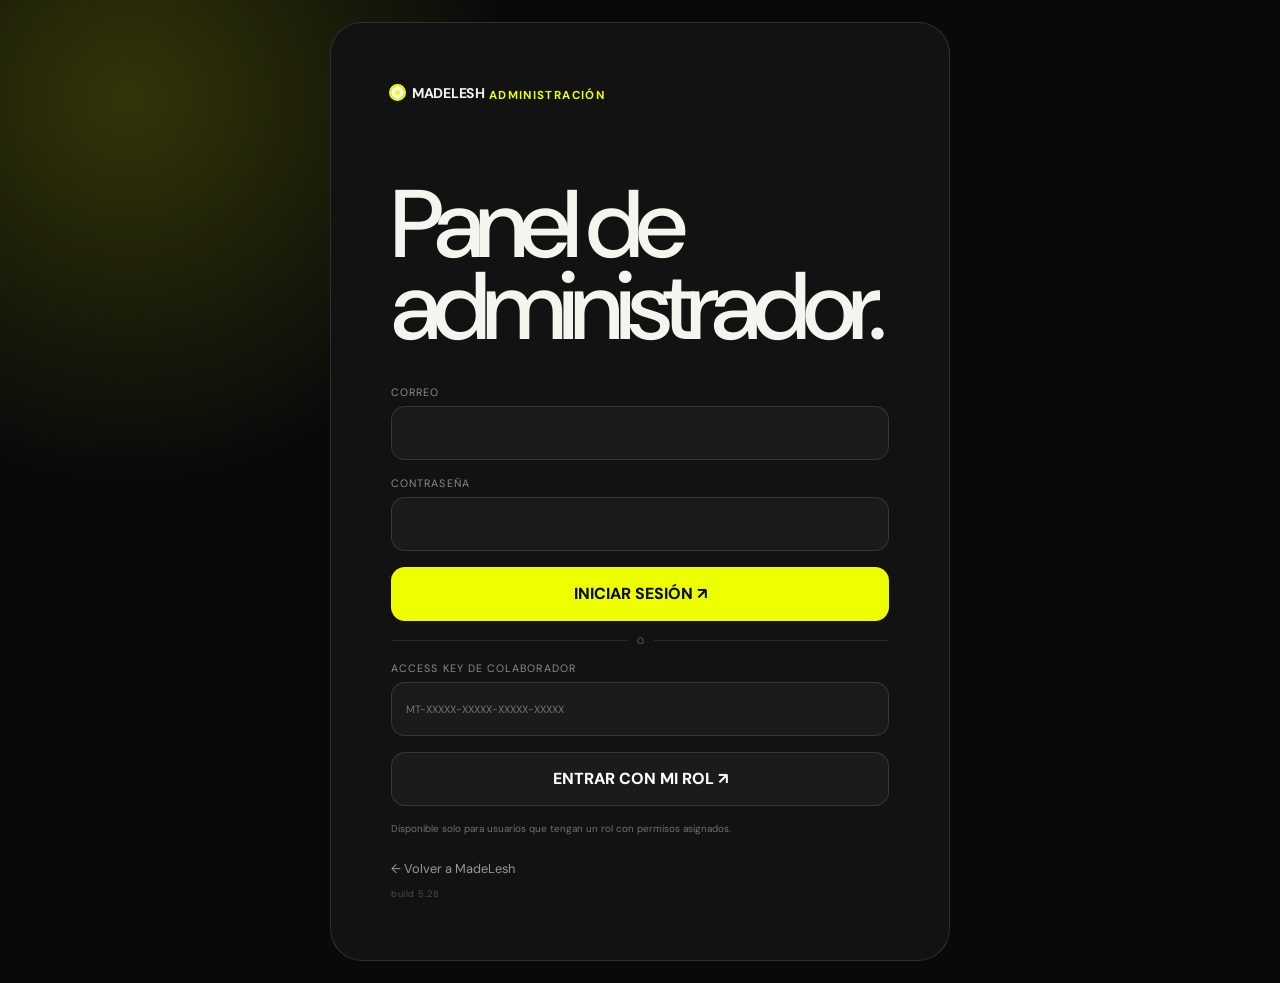
==== commit befa9bda: "Add files via upload" ====
--- a/admin.html
+++ b/admin.html
@@ -1,7 +1,7 @@
 <!DOCTYPE html>
 <html lang="es" data-theme="dark">
 <head>
-  <meta name="madelesh-admin-build" content="5.25" />
+  <meta name="madelesh-admin-build" content="5.28" />
   <meta charset="UTF-8" />
   <meta name="viewport" content="width=device-width, initial-scale=1.0" />
   <meta name="theme-color" content="#0b0b0c" />
@@ -10,8 +10,8 @@
   <link rel="preconnect" href="https://fonts.gstatic.com" crossorigin>
   <link href="https://fonts.googleapis.com/css2?family=DM+Sans:wght@400;500;600;700&display=swap" rel="stylesheet">
   <link id="siteFavicon" rel="icon" type="image/png" href="" />
-  <link rel="stylesheet" href="styles.css?v=5.25" />
-  <link rel="stylesheet" href="admin.css?v=5.25" />
+  <link rel="stylesheet" href="styles.css?v=5.28" />
+  <link rel="stylesheet" href="admin.css?v=5.28" />
 </head>
 <body class="admin-body">
 
@@ -49,7 +49,7 @@
 
       <p class="admin-error" id="adminLoginError" hidden></p>
       <a class="back-site" href="index.html">← Volver a MadeLesh</a>
-      <small class="admin-build-marker">build 5.25</small>
+      <small class="admin-build-marker">build 5.28</small>
     </div>
   </section>
 
@@ -111,7 +111,7 @@
       <div class="admin-sidebar-footer">
         <span id="adminIdentity"></span>
         <button id="adminLogout">Cerrar sesión</button>
-        <small class="admin-build-marker">build 5.25</small>
+        <small class="admin-build-marker">build 5.28</small>
       </div>
     </aside>
 
@@ -399,6 +399,33 @@
                     <option value="true">Sí</option>
                   </select>
                 </label>
+              </div>
+              <div class="visual-field-block banner-image-admin">
+                <div class="visual-field-heading">
+                  <div>
+                    <span class="visual-field-label">IMAGEN PERSONALIZADA DEL BANNER</span>
+                    <small>Opcional. Si este producto es destacado, esta imagen reemplaza únicamente la imagen visual del lado derecho; el nombre y la descripción seguirán visibles.</small>
+                  </div>
+                </div>
+                <div class="banner-image-admin-grid">
+                  <div>
+                    <label>
+                      URL DE IMAGEN
+                      <input id="productBannerImageUrl" type="text" placeholder="https://... o sube una imagen desde tu PC" />
+                    </label>
+                    <div class="banner-image-actions">
+                      <label class="product-image-file-button">
+                        <input id="productBannerImageFile" type="file" accept="image/png,image/jpeg,image/webp" />
+                        <span>SUBIR DESDE PC</span>
+                      </label>
+                      <button class="ghost-btn" id="clearProductBannerImage" type="button">Quitar</button>
+                    </div>
+                    <small class="image-size-hint"><strong>Medida recomendada:</strong> 900 × 420 px. El banner completo ocupa aproximadamente 1920 × 420 px en escritorio.</small>
+                  </div>
+                  <div class="banner-image-preview-admin" id="productBannerImagePreview">
+                    <span>Vista previa 900 × 420</span>
+                  </div>
+                </div>
               </div>
               <div class="visual-field-block product-downloads-admin">
                 <div class="visual-field-heading">
@@ -884,7 +911,7 @@
   </div>
 
   <script type="module">
-console.info("MadeLesh Admin build 5.25");
+console.info("MadeLesh Admin build 5.28");
 import { API_BASE } from "./config.js";
 
 const adminLogin = document.getElementById("adminLogin");
@@ -943,6 +970,10 @@
 const addProductGalleryUrl = document.getElementById("addProductGalleryUrl");
 const productGalleryList = document.getElementById("productGalleryList");
 const productVideoUrl = document.getElementById("productVideoUrl");
+const productBannerImageUrl = document.getElementById("productBannerImageUrl");
+const productBannerImageFile = document.getElementById("productBannerImageFile");
+const clearProductBannerImage = document.getElementById("clearProductBannerImage");
+const productBannerImagePreview = document.getElementById("productBannerImagePreview");
 const keyboardSoundBlock = document.getElementById("keyboardSoundBlock");
 const keyboardSoundUrl = document.getElementById("keyboardSoundUrl");
 const keyboardSoundFile = document.getElementById("keyboardSoundFile");
@@ -1065,20 +1096,22 @@
 let contactIconDataUrls = { discord:"", steam:"", x:"", youtube:"", tiktok:"", email:"" };
 let colorImagesByHex = {};
 const ADMIN_BUILD_RELEASE = {
-  version: "5.25",
-  title: "Favoritos, avatares y comparador mejorado",
-  date: "2026-09-24",
+  version: "5.28",
+  title: "Favoritos, Setups y banner personalizado",
+  date: "2026-09-27",
   changes: {
     added: [
-      "Roles personalizables con permisos individuales.",
-      "Asignación de roles a usuarios registrados y registro de auditoría.",
-      "Editor para recortar audio de teclados desde audio o video.",
-      "Comparador con selección visual de productos."
+      "Setups personales creados desde favoritos y compartibles por enlace.",
+      "Acceso directo a favoritos desde una caja en el encabezado.",
+      "Imagen personalizada para cada producto destacado del banner."
     ],
-    removed: [],
+    removed: [
+      "Texto largo «Ver producto» en tarjetas y banner."
+    ],
     fixed: [
-      "Animación del perfil invertida: avatar a la izquierda y nombre a la derecha.",
-      "Comparativas rediseñadas con resultado visual más dinámico."
+      "Título del producto destacado sin recortes.",
+      "Animación visual al guardar favoritos.",
+      "Aro de comparación hueco con trazos redondeados."
     ]
   }
 };
@@ -1532,6 +1565,38 @@
   renderMainImagePreview();
 });
 
+function renderProductBannerImagePreview() {
+  if (!productBannerImagePreview) return;
+  const src = safeImageSource(productBannerImageUrl?.value || "");
+  productBannerImagePreview.innerHTML = src
+    ? `<img src="${escapeAttr(src)}" alt="Vista previa del banner">`
+    : `<span>Vista previa 900 × 420</span>`;
+}
+
+productBannerImageUrl?.addEventListener("input", renderProductBannerImagePreview);
+
+productBannerImageFile?.addEventListener("change", async () => {
+  try {
+    const dataUrl = await imageFileToWebpDataUrl(productBannerImageFile.files?.[0], {
+      maxSize: 1400,
+      quality: 0.82,
+      maxChars: 760000
+    });
+    productBannerImageUrl.value = dataUrl;
+    renderProductBannerImagePreview();
+  } catch (error) {
+    alert(error.message);
+  } finally {
+    if (productBannerImageFile) productBannerImageFile.value = "";
+  }
+});
+
+clearProductBannerImage?.addEventListener("click", () => {
+  if (productBannerImageUrl) productBannerImageUrl.value = "";
+  if (productBannerImageFile) productBannerImageFile.value = "";
+  renderProductBannerImagePreview();
+});
+
 productGalleryFiles?.addEventListener("change", async () => {
   const files = [...(productGalleryFiles.files || [])];
   if (!files.length) return;
@@ -2178,6 +2243,8 @@
   setConnections(Array.isArray(product.connections) ? product.connections : []);
   setProductImages(Array.isArray(product.images) && product.images.length ? product.images : (product.imageUrl ? [product.imageUrl] : []));
   if (productVideoUrl) productVideoUrl.value = product.specs?.productVideo || "";
+  if (productBannerImageUrl) productBannerImageUrl.value = product.specs?.bannerImageUrl || "";
+  renderProductBannerImagePreview();
   if (keyboardSoundUrl) keyboardSoundUrl.value = product.specs?.keyboardSound || "";
   fillProPlayers(product.specs?.proPlayers || []);
   if (productDriverUrl) productDriverUrl.value = product.specs?.driverDownloadUrl || "";
@@ -3073,6 +3140,9 @@
   setConnections([]);
   setProductImages([]);
   if (productVideoUrl) productVideoUrl.value = "";
+  if (productBannerImageUrl) productBannerImageUrl.value = "";
+  if (productBannerImageFile) productBannerImageFile.value = "";
+  renderProductBannerImagePreview();
   if (keyboardSoundUrl) keyboardSoundUrl.value = "";
   fillProPlayers([]);
   if (productDriverUrl) productDriverUrl.value = "";
@@ -3121,6 +3191,7 @@
 
   payload.specs.colorImages = getColorImages();
   payload.specs.productVideo = productVideoUrl?.value.trim() || "";
+  payload.specs.bannerImageUrl = productBannerImageUrl?.value.trim() || "";
   payload.specs.keyboardSound = productCategory.value === "Teclados" ? (keyboardSoundUrl?.value.trim() || "") : "";
   payload.specs.proPlayers = parseProPlayers();
   payload.specs.driverDownloadUrl = productDriverUrl?.value.trim() || "";
@@ -3613,6 +3684,7 @@
 renderProductGalleryList();
 renderKeyboardSoundVisibility();
 renderKeyboardSoundPreview();
+renderProductBannerImagePreview();
 renderMainImagePreview();
 renderProductLivePreview();
 restoreAdminSession();
--- a/styles.css
+++ b/styles.css
@@ -39,7 +39,7 @@
 }
 
 html {
-  scroll-behavior: smooth;
+  scroll-behavior: auto;
 }
 
 body {
@@ -3885,3 +3885,584 @@
 .duel-orb{background:transparent!important;position:relative;border:0!important}.duel-orb:before{content:""!important;position:absolute!important;inset:2px!important;border-radius:50%!important;background:conic-gradient(var(--accent) 0 var(--share-a),rgba(128,132,142,.5) var(--share-a) 100%)!important;-webkit-mask:radial-gradient(farthest-side,transparent calc(100% - 8px),#000 0)!important;mask:radial-gradient(farthest-side,transparent calc(100% - 8px),#000 0)!important}.duel-orb:after{content:"";position:absolute;inset:15px;border:1px solid color-mix(in srgb,var(--line) 75%,transparent);border-radius:50%;opacity:.75}.duel-orb>div{position:relative;z-index:2}
 
 @media(max-width:760px){.site-announcement-bar{width:calc(100% - 16px);margin:7px 8px 0;display:flex!important}.site-announcement-bar.is-static .header-news-group{justify-content:flex-start;overflow-x:auto;flex-wrap:nowrap}.profile-avatar-grid{grid-template-columns:repeat(3,minmax(0,1fr))}}
+
+
+/* ==========================================================
+   MADELESH V5.26 — FAVORITOS / CUENTA / HEADER CENTRADO
+   ========================================================== */
+
+/* Navegación realmente centrada aunque logo y perfil tengan anchos distintos. */
+.topbar{
+  grid-template-columns:minmax(0,1fr) auto minmax(0,1fr)!important;
+}
+.topbar>.brand{justify-self:start!important}
+.desktop-nav{justify-self:center!important;justify-content:center!important}
+.header-actions{justify-self:end!important}
+
+/* Noticias: tira libre bajo el header, sin caja exterior. */
+.site-announcement-bar{
+  width:100%!important;
+  margin:5px 0 2px!important;
+  min-height:34px!important;
+  padding:0!important;
+  border:0!important;
+  border-radius:0!important;
+  background:transparent!important;
+  box-shadow:none!important;
+}
+.site-announcement-bar .header-news-track{min-height:34px;align-items:center}
+.site-announcement-bar .header-news-group{padding:0 6px!important}
+
+/* Favorito fuera de la imagen: ahora forma parte del cuerpo de la tarjeta. */
+.product-card-head{
+  display:grid;
+  grid-template-columns:minmax(0,1fr) auto;
+  gap:10px;
+  align-items:center;
+}
+.product-card-head h3{margin:0!important;min-width:0}
+.product-card-head .product-favorite-button{
+  position:static!important;
+  top:auto!important;
+  right:auto!important;
+  z-index:auto!important;
+  width:34px!important;
+  height:34px!important;
+  flex:0 0 34px;
+  background:var(--surface-3)!important;
+  backdrop-filter:none!important;
+}
+.product-card-head .product-favorite-button.active{
+  background:var(--accent)!important;
+  color:#080808!important;
+}
+
+/* Páginas personales accesibles desde el perfil. */
+.personal-page{display:grid;gap:18px}
+.personal-page-head{
+  padding:26px;
+  display:grid;
+  grid-template-columns:minmax(0,1fr) auto;
+  gap:24px;
+  align-items:end;
+  border:1px solid var(--line);
+  border-radius:24px;
+  background:var(--panel);
+}
+.personal-page-kicker{
+  display:block;margin-top:18px;color:var(--accent);font-size:.62rem;font-weight:900;letter-spacing:.11em
+}
+.personal-page-head h2{margin:6px 0 8px;font-size:clamp(2rem,4vw,3.8rem);line-height:1}
+.personal-page-head p{max-width:650px;margin:0;color:var(--muted);font-size:.78rem;line-height:1.55}
+.personal-page-actions{display:flex;align-items:center;gap:10px;flex-wrap:wrap;justify-content:flex-end}
+.personal-page-actions>a,.personal-empty-state>a{
+  min-height:38px;padding:0 13px;display:inline-flex;align-items:center;border:1px solid var(--line);border-radius:999px;color:var(--text);font-size:.66rem;font-weight:800;text-decoration:none
+}
+.personal-page-actions>a:hover,.personal-empty-state>a:hover{border-color:var(--accent);color:var(--accent)}
+.personal-count-pill{min-height:38px;padding:0 12px;display:inline-flex;align-items:center;gap:5px;border-radius:999px;background:color-mix(in srgb,var(--accent) 9%,transparent);color:var(--muted);font-size:.64rem}
+.personal-count-pill b{color:var(--accent);font-size:.8rem}
+.favorites-page-grid{padding-top:2px}
+.personal-empty-state{
+  min-height:300px;padding:28px;display:grid;place-items:center;align-content:center;gap:9px;text-align:center;border:1px dashed var(--line);border-radius:22px;color:var(--muted)
+}
+.personal-empty-state strong{color:var(--text);font-size:1rem}
+.personal-empty-state>span:not(.personal-empty-icon){font-size:.7rem}
+.personal-empty-icon{width:48px;height:48px;display:grid;place-items:center;border-radius:50%;background:color-mix(in srgb,var(--accent) 9%,transparent);color:var(--accent)}
+.personal-empty-icon svg{width:23px;height:23px;fill:none;stroke:currentColor;stroke-width:1.7}
+
+.account-settings-layout{display:grid;grid-template-columns:minmax(220px,.42fr) minmax(0,1fr);gap:14px;align-items:start}
+.account-summary-card,.account-settings-card{padding:20px;border:1px solid var(--line);border-radius:20px;background:var(--panel)}
+.account-summary-card{display:grid;place-items:center;text-align:center;gap:9px;position:sticky;top:105px}
+.account-settings-avatar{width:90px!important;height:90px!important;flex-basis:90px!important;margin-bottom:3px}
+.account-summary-card>div:nth-child(2){display:grid;gap:3px}.account-summary-card strong{font-size:.95rem}.account-summary-card>div:nth-child(2)>span{font-size:.65rem;color:var(--muted)}
+.account-session-line{width:100%;margin-top:8px;padding-top:12px;display:flex!important;justify-content:center;align-items:center;gap:7px;border-top:1px solid var(--line);color:var(--muted);font-size:.63rem}
+.account-session-icon{width:26px;height:26px;display:grid;place-items:center;border-radius:8px;background:color-mix(in srgb,var(--accent) 8%,transparent);color:var(--accent)}
+.account-session-icon svg{width:15px;height:15px;fill:none;stroke:currentColor;stroke-width:1.8}
+.account-settings-title{display:flex;gap:10px;align-items:flex-start;margin-bottom:16px;padding-bottom:14px;border-bottom:1px solid var(--line)}
+.account-settings-title>div{display:grid;gap:3px}.account-settings-title strong{font-size:.84rem}.account-settings-title span{font-size:.64rem;color:var(--muted)}
+.account-avatar-grid{grid-template-columns:repeat(auto-fill,minmax(96px,1fr))!important;gap:10px!important}
+.account-avatar-grid .profile-avatar-choice{min-height:116px!important;padding:9px!important}
+.account-avatar-grid .profile-avatar-choice img,.account-avatar-grid .profile-avatar-choice>span{width:68px!important;height:68px!important}
+
+/* Ya no se usan subpaneles internos de favoritos/avatar dentro del perfil. */
+.profile-subpanel{display:none!important}
+
+@media(max-width:900px){
+  .account-settings-layout{grid-template-columns:1fr}
+  .account-summary-card{position:static}
+}
+@media(max-width:760px){
+  .topbar{grid-template-columns:auto 1fr auto!important}
+  .desktop-nav{justify-self:auto!important}
+  .personal-page-head{grid-template-columns:1fr;padding:20px}
+  .personal-page-actions{justify-content:flex-start}
+  .site-announcement-bar{margin-top:4px!important}
+}
+
+
+/* ==========================================================
+   MADELESH V5.27 — PERFORMANCE / SCROLL FLUIDO
+   ========================================================== */
+
+/*
+  El encabezado sticky ya no usa blur en tiempo real.
+  El aspecto se conserva con un fondo sólido y una sombra más ligera.
+*/
+.topbar{
+  background:var(--surface)!important;
+  backdrop-filter:none!important;
+  -webkit-backdrop-filter:none!important;
+  box-shadow:0 6px 18px rgba(0,0,0,.045)!important;
+  transform:translateZ(0);
+  backface-visibility:hidden;
+}
+
+/* Evita pintar tarjetas muy alejadas del viewport. */
+.review-card{
+  content-visibility:auto;
+  contain:layout paint style;
+  contain-intrinsic-size:420px;
+  isolation:isolate;
+}
+.review-visual,
+.review-image-frame{
+  contain:paint;
+}
+
+/* Menos trabajo de composición en el catálogo durante scroll. */
+.review-product-image{
+  filter:none!important;
+}
+.review-image-frame{
+  box-shadow:inset 0 0 0 1px rgba(0,0,0,.035),0 6px 16px rgba(0,0,0,.10)!important;
+}
+
+/* La primera pantalla conserva el diseño, pero evita sombras GPU costosas. */
+.monthly-banner-media img{
+  filter:none!important;
+}
+.monthly-banner-track{
+  contain:paint;
+}
+
+/* El ticker solo anima su transform; JS lo pausa al salir de pantalla. */
+.site-announcement-bar{
+  contain:layout paint;
+}
+.site-announcement-bar .header-news-track{
+  will-change:transform;
+  backface-visibility:hidden;
+  transform:translateZ(0);
+}
+.site-announcement-bar.performance-paused .header-news-track{
+  animation-play-state:paused!important;
+}
+
+/* El catálogo progresivo usa un sentinel invisible fuera del grid visual. */
+.review-load-sentinel{
+  grid-column:1/-1;
+  width:100%;
+  height:1px;
+  min-height:1px;
+  pointer-events:none;
+}
+
+/*
+  Cuando el usuario hace scroll, el puntero puede cruzar muchas tarjetas.
+  Evitamos activar hover/transiciones sucesivas durante ese momento.
+*/
+body.is-scrolling .review-card,
+body.is-scrolling .review-card *,
+body.is-scrolling .product-card-cta i{
+  transition:none!important;
+}
+body.is-scrolling .review-card:hover{
+  transform:none!important;
+  border-color:var(--line)!important;
+}
+body.is-scrolling .review-card:hover .product-card-cta i{
+  transform:none!important;
+}
+body.is-scrolling .review-card:hover .review-image-frame{
+  border-color:rgba(255,255,255,.12)!important;
+}
+
+/* Blurs secundarios: solo fondos sólidos para evitar repaints. */
+.profile-popover,
+.keyboard-sound-button,
+.product-favorite-button{
+  backdrop-filter:none!important;
+  -webkit-backdrop-filter:none!important;
+}
+.profile-popover{
+  background:var(--surface)!important;
+}
+
+/* Secciones pesadas fuera de pantalla pueden omitir pintura. */
+.compare-section,
+.personal-page,
+footer{
+  content-visibility:auto;
+  contain-intrinsic-size:600px;
+}
+
+/* En móviles priorizamos aún más la fluidez. */
+@media(max-width:760px){
+  .topbar{
+    box-shadow:0 3px 10px rgba(0,0,0,.04)!important;
+  }
+  .review-card{
+    contain-intrinsic-size:360px;
+  }
+}
+
+/* Respeta usuarios que pidan menos animación y reduce trabajo gráfico. */
+@media(prefers-reduced-motion:reduce){
+  *,
+  *::before,
+  *::after{
+    scroll-behavior:auto!important;
+    animation-duration:.001ms!important;
+    animation-iteration-count:1!important;
+    transition-duration:.001ms!important;
+  }
+}
+
+
+/* ==========================================================
+   MADELESH V5.28 — BANNER / FAVORITOS / SETUPS / COMPARADOR
+   ========================================================== */
+
+/* Banner: más espacio vertical y título sin recortes. */
+.monthly-banner-track{
+  min-height:320px!important;
+  height:auto!important;
+  max-height:none!important;
+  grid-template-columns:minmax(0,1.2fr) minmax(360px,.8fr)!important;
+}
+.monthly-banner-copy{
+  min-height:320px!important;
+  height:auto!important;
+  padding:30px 36px!important;
+  overflow:visible!important;
+}
+.monthly-banner h2,
+#featuredBannerName{
+  max-width:760px!important;
+  max-height:none!important;
+  overflow:visible!important;
+  margin:7px 0 10px!important;
+  font-size:clamp(2.15rem,3.5vw,4rem)!important;
+  line-height:1.02!important;
+  letter-spacing:-.05em!important;
+  text-wrap:balance;
+}
+.monthly-banner-media{
+  min-height:320px!important;
+  height:auto!important;
+  padding:22px 46px 22px 16px!important;
+}
+.monthly-banner-media img{
+  width:100%!important;
+  max-width:620px!important;
+  height:272px!important;
+  object-fit:contain!important;
+}
+.monthly-banner-actions button{
+  display:inline-flex!important;
+  align-items:center;
+  gap:8px;
+  padding:0 17px!important;
+}
+.monthly-banner-actions button svg{
+  width:18px;height:18px;
+  fill:none;stroke:currentColor;stroke-width:1.8;
+  stroke-linecap:round;stroke-linejoin:round;
+}
+
+/* Acceso rápido a Favoritos en forma de caja. */
+.header-favorites-box{
+  position:relative;
+  width:42px;height:42px;
+  display:grid;place-items:center;
+  border:1px solid var(--line);
+  border-radius:12px;
+  color:var(--text);
+  background:transparent;
+  text-decoration:none;
+  transition:transform .2s ease,border-color .2s ease,background .2s ease;
+}
+.header-favorites-box:hover{
+  transform:translateY(-1px);
+  border-color:var(--accent);
+  background:color-mix(in srgb,var(--accent) 6%,transparent);
+}
+.header-favorites-box>svg{
+  width:20px;height:20px;
+  fill:none;stroke:currentColor;stroke-width:1.55;
+  stroke-linecap:round;stroke-linejoin:round;
+}
+.header-favorites-box .box-heart{stroke:var(--accent);fill:none}
+.header-favorites-count{
+  position:absolute;
+  top:-6px;right:-6px;
+  min-width:19px;height:19px;padding:0 5px;
+  display:grid;place-items:center;
+  border:2px solid var(--bg);
+  border-radius:999px;
+  background:var(--accent);
+  color:#090909;
+  font-size:.56rem;font-weight:950;
+}
+.header-favorites-count[hidden]{display:none!important}
+.header-favorites-box.receive-favorite{
+  animation:libraryReceive .55s cubic-bezier(.2,.85,.25,1);
+}
+@keyframes libraryReceive{
+  0%,100%{transform:scale(1)}
+  40%{transform:scale(1.16) rotate(-5deg);box-shadow:0 0 0 8px color-mix(in srgb,var(--accent) 12%,transparent)}
+}
+
+/* Favorito: pop + vuelo hacia la caja del header. */
+.product-favorite-button.favorite-pop,
+.favorite-detail-button.favorite-pop{
+  animation:favoritePop .42s cubic-bezier(.2,.9,.25,1.3);
+}
+.product-favorite-button.favorite-remove-pop{
+  animation:favoriteRemove .32s ease;
+}
+@keyframes favoritePop{
+  0%{transform:scale(1)}
+  45%{transform:scale(1.35) rotate(-8deg)}
+  100%{transform:scale(1)}
+}
+@keyframes favoriteRemove{
+  0%{transform:scale(1)}
+  50%{transform:scale(.78)}
+  100%{transform:scale(1)}
+}
+.favorite-flyer{
+  position:fixed;
+  z-index:9999;
+  width:24px;height:24px;
+  display:grid;place-items:center;
+  pointer-events:none;
+  color:var(--accent);
+  filter:drop-shadow(0 5px 14px rgba(0,0,0,.35));
+}
+.favorite-flyer svg{width:24px;height:24px;fill:currentColor;stroke:currentColor;stroke-width:1.6}
+
+/* Tarjeta: CTA corto "VER" con icono ojo. */
+.product-card-cta{
+  display:inline-flex!important;
+  align-items:center;
+  gap:7px;
+}
+.product-card-eye{
+  width:24px;height:24px;
+  display:grid;place-items:center;
+  border:1px solid var(--line);
+  border-radius:50%;
+  transition:transform .18s ease,border-color .18s ease,background .18s ease;
+}
+.product-card-eye svg{
+  width:14px;height:14px;
+  fill:none;stroke:currentColor;stroke-width:1.8;
+  stroke-linecap:round;stroke-linejoin:round;
+}
+.review-card:hover .product-card-eye{
+  transform:scale(1.08);
+  border-color:var(--accent);
+  background:color-mix(in srgb,var(--accent) 8%,transparent);
+}
+
+/* Favoritos: filtros + Setups. */
+.favorites-toolbar{
+  display:grid;
+  grid-template-columns:minmax(260px,1fr) minmax(150px,.3fr) minmax(150px,.3fr) auto;
+  gap:10px;
+  margin-bottom:18px;
+}
+.favorites-search,
+.favorites-filter{
+  min-height:48px;
+  display:flex;
+  align-items:center;
+  gap:9px;
+  border:1px solid var(--line);
+  border-radius:14px;
+  background:var(--panel);
+}
+.favorites-search{padding:0 14px}
+.favorites-search svg{width:18px;height:18px;fill:none;stroke:var(--muted);stroke-width:1.8}
+.favorites-search input{
+  width:100%;border:0;outline:0;background:transparent;color:var(--text);font:inherit
+}
+.favorites-filter{
+  display:grid;
+  grid-template-columns:auto 1fr;
+  padding:0 11px;
+}
+.favorites-filter>span{
+  color:var(--muted);font-size:.58rem;text-transform:uppercase;letter-spacing:.08em
+}
+.favorites-filter select{
+  min-width:0;border:0;outline:0;background:transparent;color:var(--text);font:inherit
+}
+.favorites-clear{
+  min-width:88px;border:1px solid var(--line);border-radius:14px;background:transparent;color:var(--text);cursor:pointer
+}
+.favorites-layout{
+  display:grid;
+  grid-template-columns:minmax(0,1fr) 320px;
+  gap:18px;
+  align-items:start;
+}
+.favorites-products-column{min-width:0}
+.setups-panel{
+  position:sticky;
+  top:92px;
+  padding:16px;
+  border:1px solid var(--line);
+  border-radius:20px;
+  background:var(--panel);
+}
+.setups-panel-head{
+  display:flex;align-items:center;justify-content:space-between;gap:10px
+}
+.setups-panel-head>div{display:grid;gap:2px}
+.setups-panel-head span{color:var(--accent);font-size:.55rem;font-weight:900;letter-spacing:.11em}
+.setups-panel-head strong{font-size:.9rem}
+.setups-panel-head button{
+  min-height:34px;padding:0 10px;border:0;border-radius:10px;background:var(--accent);color:#080808;font-size:.65rem;font-weight:900;cursor:pointer
+}
+.setups-help{margin:9px 0 13px;color:var(--muted);font-size:.66rem;line-height:1.45}
+.setups-list{display:grid;gap:9px}
+.setups-empty{
+  padding:18px 10px;display:grid;gap:4px;text-align:center;border:1px dashed var(--line);border-radius:13px;color:var(--muted)
+}
+.setups-empty strong{color:var(--text);font-size:.74rem}.setups-empty span{font-size:.64rem}
+.setup-card{
+  padding:10px;
+  display:grid;
+  grid-template-columns:62px minmax(0,1fr);
+  gap:10px;
+  border:1px solid var(--line);
+  border-radius:14px;
+  background:color-mix(in srgb,var(--panel) 94%,var(--accent) 2%);
+}
+.setup-card-thumbs{
+  width:62px;height:62px;
+  display:grid;grid-template-columns:1fr 1fr;grid-template-rows:1fr 1fr;
+  gap:2px;overflow:hidden;border-radius:10px;background:rgba(127,127,127,.08)
+}
+.setup-card-thumbs img{width:100%;height:100%;object-fit:cover}
+.setup-card-thumbs>span{grid-column:1/-1;grid-row:1/-1;display:grid;place-items:center;color:var(--muted);font-size:.54rem}
+.setup-card-copy{display:grid;align-content:center;gap:2px;min-width:0}
+.setup-card-copy strong{font-size:.75rem;overflow:hidden;text-overflow:ellipsis;white-space:nowrap}
+.setup-card-copy span{color:var(--muted);font-size:.6rem}
+.setup-card-actions{
+  grid-column:1/-1;
+  display:flex;gap:5px;flex-wrap:wrap
+}
+.setup-card-actions button{
+  flex:1;min-height:30px;padding:0 7px;border:1px solid var(--line);border-radius:8px;background:transparent;color:var(--text);font-size:.58rem;cursor:pointer
+}
+.setup-card-actions button:hover{border-color:var(--accent)}
+.setup-card-actions button.danger:hover{border-color:#ff6464;color:#ff7777}
+
+.setup-editor-modal{
+  position:fixed;inset:0;z-index:110;
+  display:grid;place-items:center;padding:18px;
+  background:rgba(0,0,0,.72)
+}
+.setup-editor-modal[hidden]{display:none!important}
+.setup-editor-card{
+  position:relative;
+  width:min(620px,100%);
+  max-height:min(760px,90vh);
+  overflow:auto;
+  padding:22px;
+  border:1px solid var(--line);
+  border-radius:22px;
+  background:var(--panel);
+  box-shadow:0 28px 90px rgba(0,0,0,.45)
+}
+.setup-editor-close{
+  position:absolute;top:12px;right:12px;width:34px;height:34px;border:1px solid var(--line);border-radius:50%;background:transparent;color:var(--text);font-size:1.1rem;cursor:pointer
+}
+.setup-editor-kicker{color:var(--accent);font-size:.58rem;font-weight:900;letter-spacing:.12em}
+.setup-editor-card h3{margin:6px 0 18px;font-size:1.45rem}
+.setup-editor-card>label{display:grid;gap:6px;color:var(--muted);font-size:.6rem;letter-spacing:.08em}
+.setup-editor-card>label input{min-height:44px;padding:0 11px;border:1px solid var(--line);border-radius:11px;background:var(--bg);color:var(--text)}
+.setup-product-selector{margin-top:13px;display:grid;grid-template-columns:1fr 1fr;gap:7px}
+.setup-product-choice{
+  min-width:0;padding:8px;display:grid;grid-template-columns:auto 46px 1fr;gap:8px;align-items:center;border:1px solid var(--line);border-radius:12px;cursor:pointer
+}
+.setup-product-choice:has(input:checked){border-color:var(--accent);background:color-mix(in srgb,var(--accent) 5%,transparent)}
+.setup-product-choice input{accent-color:var(--accent)}
+.setup-product-choice img{width:46px;height:46px;object-fit:contain;border-radius:8px;background:rgba(127,127,127,.05)}
+.setup-product-choice>span{min-width:0;display:grid;gap:2px}
+.setup-product-choice strong{font-size:.69rem;overflow:hidden;text-overflow:ellipsis;white-space:nowrap}
+.setup-product-choice small{font-size:.57rem;color:var(--muted)}
+.setup-editor-actions{margin-top:18px;display:flex;justify-content:flex-end;gap:8px}
+.setup-editor-actions button,.setup-copy-button{
+  min-height:38px;padding:0 14px;border-radius:10px;font-weight:800;cursor:pointer
+}
+.setup-secondary-button{border:1px solid var(--line);background:transparent;color:var(--text)}
+.setup-primary-button,.setup-copy-button{border:0;background:var(--accent);color:#080808}
+
+.shared-setup-grid{margin-top:8px}
+
+/* Comparación: aro SVG hueco con grosor moderado y puntas redondeadas. */
+.duel-orb{display:none!important}
+.duel-orb-ring{
+  position:relative;
+  width:158px;height:158px;
+  margin:13px 0 6px;
+  display:grid;place-items:center
+}
+.duel-orb-ring svg{
+  width:100%;height:100%;
+  transform:rotate(-90deg);
+  overflow:visible
+}
+.duel-ring-track,.duel-ring-a,.duel-ring-b{
+  fill:none;
+  stroke-width:8;
+  stroke-linecap:round
+}
+.duel-ring-track{stroke:color-mix(in srgb,var(--text) 12%,transparent)}
+.duel-ring-a{stroke:var(--accent)}
+.duel-ring-b{stroke:color-mix(in srgb,var(--text) 28%,transparent)}
+.duel-ring-dot{
+  position:absolute;width:5px;height:5px;border-radius:50%;background:var(--accent)
+}
+.duel-ring-score{
+  display:flex;align-items:center;gap:6px;margin-bottom:6px;font-size:.76rem;color:var(--muted)
+}
+.duel-ring-score strong:first-child{color:var(--accent)}
+.duel-ring-score strong{font-size:.9rem}
+
+/* Light mode */
+html[data-theme="light"] .header-favorites-count{border-color:#f4f4f0}
+html[data-theme="light"] .setups-panel,
+html[data-theme="light"] .setup-editor-card{background:#fff}
+html[data-theme="light"] .setup-editor-modal{background:rgba(25,25,25,.5)}
+
+@media(max-width:1000px){
+  .monthly-banner-track{grid-template-columns:1fr .7fr!important}
+  .favorites-layout{grid-template-columns:1fr}
+  .setups-panel{position:static}
+}
+@media(max-width:760px){
+  .monthly-banner-track{grid-template-columns:1fr!important}
+  .monthly-banner-copy{min-height:auto!important;padding:22px 20px 8px!important}
+  .monthly-banner-media{min-height:190px!important;padding:5px 20px 28px!important}
+  .monthly-banner-media img{height:175px!important}
+  .favorites-toolbar{grid-template-columns:1fr 1fr}
+  .favorites-search{grid-column:1/-1}
+  .favorites-clear{min-height:44px}
+  .setup-product-selector{grid-template-columns:1fr}
+  .header-favorites-box{width:40px;height:40px}
+}
--- a/admin.css
+++ b/admin.css
@@ -2052,3 +2052,61 @@
 .profile-avatar-upload-row{display:flex;align-items:center;gap:10px;flex-wrap:wrap;margin:8px 0 6px}.profile-avatar-admin-hint{margin:0 0 14px;color:#74747c;font-size:.68rem}.profile-avatar-admin-grid{display:grid;grid-template-columns:repeat(auto-fill,minmax(210px,1fr));gap:9px}.profile-avatar-admin-item{min-height:82px;padding:10px;display:grid;grid-template-columns:58px minmax(0,1fr) auto;gap:10px;align-items:center;border:1px solid rgba(255,255,255,.09);border-radius:13px;background:#151517}.profile-avatar-admin-item img{width:58px;height:58px;object-fit:cover;border-radius:50%;background:#0e0e10}.profile-avatar-admin-item>div{min-width:0;display:grid;gap:3px}.profile-avatar-admin-item strong{font-size:.72rem;white-space:nowrap;overflow:hidden;text-overflow:ellipsis}.profile-avatar-admin-item small{color:#74747c;font-size:.58rem}.profile-avatar-admin-item .danger{min-height:34px;padding:0 8px}
 .announcements-settings-form select{min-height:44px;padding:0 11px;border:1px solid rgba(255,255,255,.12);border-radius:10px;background:#171719;color:#fff}
 @media(max-width:650px){.profile-avatar-admin-item{grid-template-columns:52px 1fr}.profile-avatar-admin-item .danger{grid-column:1/-1}.profile-avatar-admin-item img{width:52px;height:52px}}
+
+
+/* ==========================================================
+   MADELESH V5.28 — IMAGEN PERSONALIZADA DEL BANNER
+   ========================================================== */
+.banner-image-admin-grid{
+  display:grid;
+  grid-template-columns:minmax(0,1fr) minmax(320px,.72fr);
+  gap:14px;
+  align-items:start;
+}
+.banner-image-admin-grid>div:first-child{
+  display:grid;
+  gap:10px;
+}
+.banner-image-admin-grid label{
+  display:grid;
+  gap:7px;
+  color:#85858d;
+  font-size:.62rem;
+  letter-spacing:.08em;
+}
+.banner-image-admin-grid input[type="text"]{
+  min-height:44px;
+  padding:0 12px;
+  border:1px solid rgba(255,255,255,.12);
+  border-radius:10px;
+  background:#171719;
+  color:#fff;
+}
+.banner-image-actions{
+  display:flex;
+  gap:8px;
+  align-items:center;
+  flex-wrap:wrap;
+}
+.banner-image-preview-admin{
+  aspect-ratio:900/420;
+  min-height:170px;
+  display:grid;
+  place-items:center;
+  overflow:hidden;
+  border:1px solid rgba(255,255,255,.11);
+  border-radius:14px;
+  background:
+    linear-gradient(135deg,rgba(238,255,0,.045),transparent 45%),
+    #0f0f11;
+  color:#6f6f77;
+  font-size:.68rem;
+}
+.banner-image-preview-admin img{
+  width:100%;
+  height:100%;
+  object-fit:contain;
+}
+@media(max-width:900px){
+  .banner-image-admin-grid{grid-template-columns:1fr}
+}
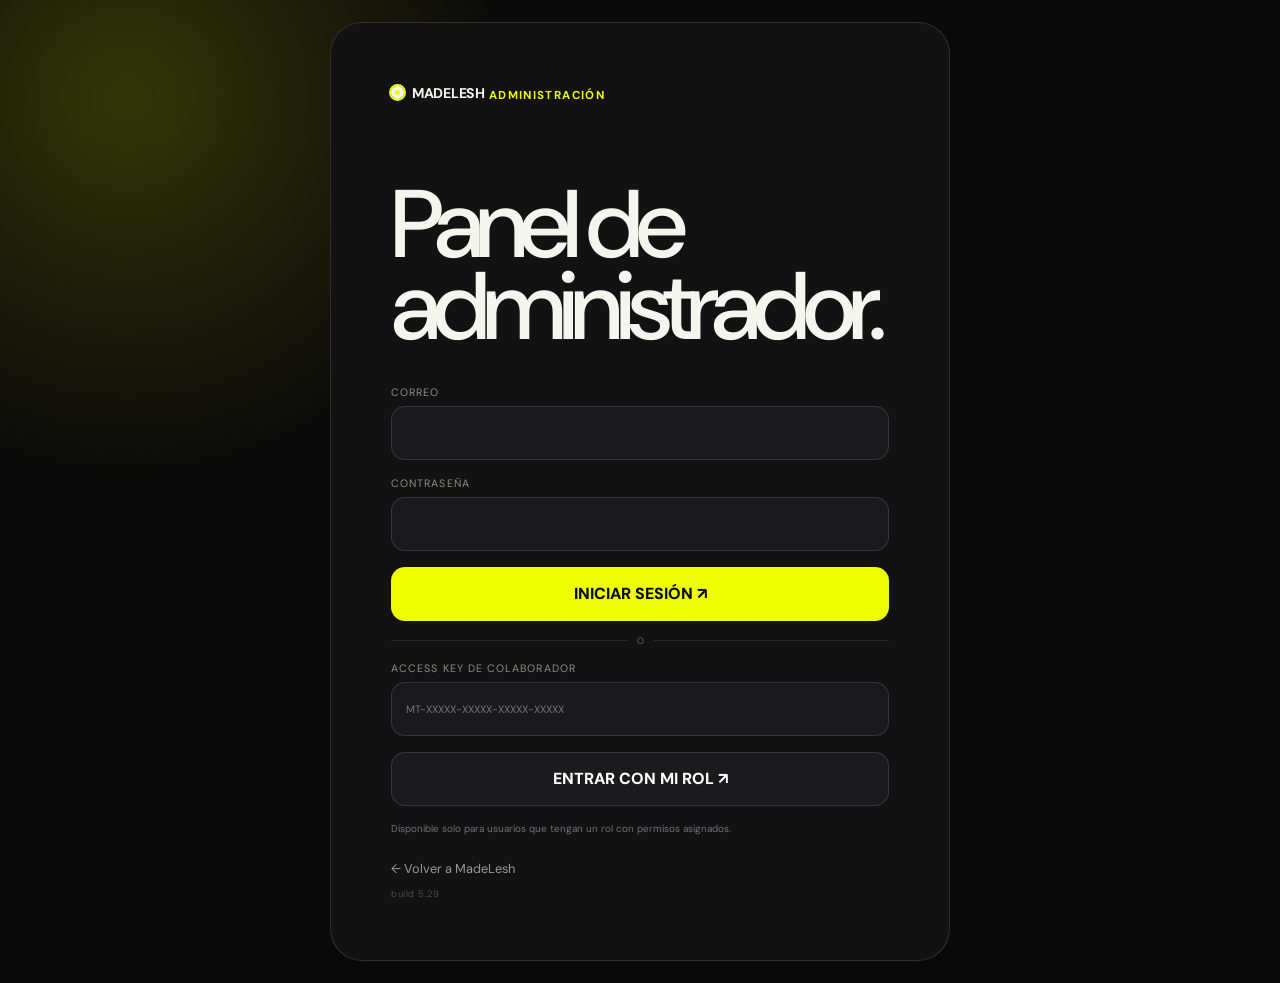
==== commit 75fa30f1: "Add files via upload" ====
--- a/admin.html
+++ b/admin.html
@@ -1,7 +1,7 @@
 <!DOCTYPE html>
 <html lang="es" data-theme="dark">
 <head>
-  <meta name="madelesh-admin-build" content="5.28" />
+  <meta name="madelesh-admin-build" content="5.29" />
   <meta charset="UTF-8" />
   <meta name="viewport" content="width=device-width, initial-scale=1.0" />
   <meta name="theme-color" content="#0b0b0c" />
@@ -10,8 +10,8 @@
   <link rel="preconnect" href="https://fonts.gstatic.com" crossorigin>
   <link href="https://fonts.googleapis.com/css2?family=DM+Sans:wght@400;500;600;700&display=swap" rel="stylesheet">
   <link id="siteFavicon" rel="icon" type="image/png" href="" />
-  <link rel="stylesheet" href="styles.css?v=5.28" />
-  <link rel="stylesheet" href="admin.css?v=5.28" />
+  <link rel="stylesheet" href="styles.css?v=5.29" />
+  <link rel="stylesheet" href="admin.css?v=5.29" />
 </head>
 <body class="admin-body">
 
@@ -49,7 +49,7 @@
 
       <p class="admin-error" id="adminLoginError" hidden></p>
       <a class="back-site" href="index.html">← Volver a MadeLesh</a>
-      <small class="admin-build-marker">build 5.28</small>
+      <small class="admin-build-marker">build 5.29</small>
     </div>
   </section>
 
@@ -61,7 +61,7 @@
       </a>
 
       <nav class="admin-nav">
-        <button class="active" data-panel="productsPanel" data-permission-any="products.create,products.edit,products.import">
+        <button class="active" data-panel="productsPanel" data-permission-any="products.create,products.edit">
           <svg viewBox="0 0 24 24" aria-hidden="true"><path d="M12 5v14M5 12h14"></path></svg>
           <span>Agregar producto</span>
         </button>
@@ -111,7 +111,7 @@
       <div class="admin-sidebar-footer">
         <span id="adminIdentity"></span>
         <button id="adminLogout">Cerrar sesión</button>
-        <small class="admin-build-marker">build 5.28</small>
+        <small class="admin-build-marker">build 5.29</small>
       </div>
     </aside>
 
@@ -133,50 +133,6 @@
                 <h2 id="productFormTitle">Nuevo producto</h2>
               </div>
               <button class="ghost-btn" id="resetProduct" type="button">Limpiar</button>
-            </div>
-
-            <div class="admin-import-grid general-search-only">
-<section class="web-importer" aria-labelledby="webImporterTitle">
-              <div class="web-importer-head">
-                <div>
-                  <span class="admin-eyebrow">AUTOCOMPLETAR</span>
-                  <h3 id="webImporterTitle">Buscar ficha en Internet</h3>
-                </div>
-                <span class="web-source-badge">TAVILY · WEB</span>
-              </div>
-
-              <p>Escribe marca, modelo y categoría. MadeLesh buscará varias fuentes, dará prioridad a la web oficial y rellenará los datos que pueda confirmar.</p>
-
-              <div class="web-import-grid">
-                <label>
-                  CATEGORÍA
-                  <select id="webSearchCategory">
-                    <option value="Mouse">Mouse</option>
-                    <option value="Teclados">Teclados</option>
-                    <option value="IEM">IEM / In-Ears</option>
-                    <option value="Headsets">Headsets</option>
-                    <option value="DAC">DACs</option>
-                  </select>
-                </label>
-
-                <label>
-                  MARCA
-                  <input id="webSearchBrand" type="text" autocomplete="off" placeholder="Ej. Razer" />
-                </label>
-
-                <label>
-                  MODELO
-                  <input id="webSearchModel" type="text" autocomplete="off" placeholder="Ej. Viper V3 Pro" />
-                </label>
-              </div>
-
-              <button id="webSearchButton" class="web-search-button" type="button">🌐 BUSCAR FICHA TÉCNICA</button>
-
-              <div class="web-import-status" id="webSearchStatus" hidden></div>
-              <div class="web-source-list" id="webSourceList" hidden></div>
-
-              <small class="web-import-note">La búsqueda no publica nada automáticamente. Revisa los campos antes de guardar.</small>
-            </section>
             </div>
 
             <form id="productForm" class="product-form product-form-organized">
@@ -220,9 +176,17 @@
                   MODELO
                   <input id="productModel" type="text" placeholder="Ej. Viper V3 Pro" />
                 </label>
-                <label>
-                  MADETECH SCORE
-                  <input id="productScore" type="number" min="0" max="10" step="0.1" required />
+                <label class="product-score-admin-field">
+                  CALIFICACIÓN
+                  <input id="productScore" type="hidden" value="0" />
+                  <div class="product-score-star-picker" id="productScoreStars" role="radiogroup" aria-label="Calificación del producto">
+                    <button type="button" data-product-star="1" aria-label="1 estrella">★</button>
+                    <button type="button" data-product-star="2" aria-label="2 estrellas">★</button>
+                    <button type="button" data-product-star="3" aria-label="3 estrellas">★</button>
+                    <button type="button" data-product-star="4" aria-label="4 estrellas">★</button>
+                    <button type="button" data-product-star="5" aria-label="5 estrellas">★</button>
+                  </div>
+                  <small id="productScoreHint" class="product-score-hint">Sin calificación</small>
                 </label>
               </div>
 
@@ -422,8 +386,17 @@
                     </div>
                     <small class="image-size-hint"><strong>Medida recomendada:</strong> 900 × 420 px. El banner completo ocupa aproximadamente 1920 × 420 px en escritorio.</small>
                   </div>
-                  <div class="banner-image-preview-admin" id="productBannerImagePreview">
+                  <div class="banner-image-preview-admin" id="productBannerImagePreview" title="Arrastra la imagen para cambiar su posición">
                     <span>Vista previa 900 × 420</span>
+                  </div>
+                </div>
+                <div class="banner-transform-editor">
+                  <div class="banner-transform-head"><strong>AJUSTAR IMAGEN</strong><small>Arrastra la imagen en la vista previa o usa los controles.</small></div>
+                  <div class="banner-transform-controls">
+                    <label>TAMAÑO <input id="productBannerImageScale" type="range" min="60" max="180" step="1" value="100"><output id="productBannerImageScaleValue">100%</output></label>
+                    <label>POSICIÓN HORIZONTAL <input id="productBannerImagePositionX" type="range" min="0" max="100" step="1" value="50"><output id="productBannerImagePositionXValue">50%</output></label>
+                    <label>POSICIÓN VERTICAL <input id="productBannerImagePositionY" type="range" min="0" max="100" step="1" value="50"><output id="productBannerImagePositionYValue">50%</output></label>
+                    <button class="ghost-btn" id="resetProductBannerTransform" type="button">CENTRAR</button>
                   </div>
                 </div>
               </div>
@@ -491,7 +464,7 @@
                 <small class="image-size-hint">Imagen por color: 1000 × 1000 px recomendado. Puedes pegar una URL o subir PNG/JPG/WEBP. Máx. 180 KB por imagen subida.</small>
               </div>
 
-              <div class="product-form-section-title"><span>04</span><div><strong>Ficha técnica</strong><small>Conexiones y especificaciones por categoría</small></div></div>
+              <div class="product-form-section-title"><span>04</span><div><strong>Especificaciones</strong><small>Conexiones y datos técnicos por categoría</small></div></div>
               <div class="visual-field-block">
                 <div class="visual-field-heading">
                   <div>
@@ -911,7 +884,7 @@
   </div>
 
   <script type="module">
-console.info("MadeLesh Admin build 5.28");
+console.info("MadeLesh Admin build 5.29");
 import { API_BASE } from "./config.js";
 
 const adminLogin = document.getElementById("adminLogin");
@@ -974,6 +947,16 @@
 const productBannerImageFile = document.getElementById("productBannerImageFile");
 const clearProductBannerImage = document.getElementById("clearProductBannerImage");
 const productBannerImagePreview = document.getElementById("productBannerImagePreview");
+const productBannerImageScale = document.getElementById("productBannerImageScale");
+const productBannerImageScaleValue = document.getElementById("productBannerImageScaleValue");
+const productBannerImagePositionX = document.getElementById("productBannerImagePositionX");
+const productBannerImagePositionXValue = document.getElementById("productBannerImagePositionXValue");
+const productBannerImagePositionY = document.getElementById("productBannerImagePositionY");
+const productBannerImagePositionYValue = document.getElementById("productBannerImagePositionYValue");
+const resetProductBannerTransform = document.getElementById("resetProductBannerTransform");
+const productScoreInput = document.getElementById("productScore");
+const productScoreStars = document.getElementById("productScoreStars");
+const productScoreHint = document.getElementById("productScoreHint");
 const keyboardSoundBlock = document.getElementById("keyboardSoundBlock");
 const keyboardSoundUrl = document.getElementById("keyboardSoundUrl");
 const keyboardSoundFile = document.getElementById("keyboardSoundFile");
@@ -1096,25 +1079,48 @@
 let contactIconDataUrls = { discord:"", steam:"", x:"", youtube:"", tiktok:"", email:"" };
 let colorImagesByHex = {};
 const ADMIN_BUILD_RELEASE = {
-  version: "5.28",
-  title: "Favoritos, Setups y banner personalizado",
+  version: "5.29",
+  title: "Audio estable, estrellas y banner ajustable",
   date: "2026-09-27",
   changes: {
     added: [
-      "Setups personales creados desde favoritos y compartibles por enlace.",
-      "Acceso directo a favoritos desde una caja en el encabezado.",
-      "Imagen personalizada para cada producto destacado del banner."
+      "Posición y tamaño configurables para la imagen del banner.",
+      "Calificación editorial mediante estrellas."
     ],
     removed: [
-      "Texto largo «Ver producto» en tarjetas y banner."
+      "Buscador de ficha técnica en Internet.",
+      "MadeLesh Score numérico."
     ],
     fixed: [
-      "Título del producto destacado sin recortes.",
-      "Animación visual al guardar favoritos.",
-      "Aro de comparación hueco con trazos redondeados."
+      "Editor de audio visible de forma consistente para teclados.",
+      "Contraste del modo claro en especificaciones y comparación.",
+      "Fluidez del desplazamiento dentro de la ficha del producto."
     ]
   }
 };
+
+function renderAdminScoreStars(score = productScoreInput?.value) {
+  const numeric = Math.max(0, Math.min(10, Number(score || 0)));
+  if (productScoreInput) productScoreInput.value = String(numeric);
+  productScoreStars?.querySelectorAll("[data-product-star]").forEach(button => {
+    const star = Number(button.dataset.productStar || 0);
+    const threshold = star * 2;
+    button.classList.toggle("active", numeric >= threshold);
+    button.classList.toggle("half", numeric < threshold && numeric >= threshold - 1);
+    button.setAttribute("aria-checked", String(numeric >= threshold - 1));
+  });
+  if (productScoreHint) {
+    const stars = numeric / 2;
+    productScoreHint.textContent = numeric > 0 ? `${stars.toFixed(stars % 1 ? 1 : 0)} de 5 estrellas` : "Sin calificación";
+  }
+}
+
+productScoreStars?.querySelectorAll("[data-product-star]").forEach(button => {
+  button.addEventListener("click", () => {
+    renderAdminScoreStars(Number(button.dataset.productStar || 0) * 2);
+    renderProductLivePreview();
+  });
+});
 
 const PRESET_COLORS = [
   { name: "Negro", hex: "#111111" },
@@ -1238,6 +1244,7 @@
   categoryFieldsTitle.textContent = category === "IEM" ? "IEM / In-Ears" : category;
   categoryFields.innerHTML = schema.map(item => fieldHtml(item, values[item.key])).join("");
   bindSpecChoiceGroups();
+  renderKeyboardSoundVisibility();
   renderProductLivePreview();
 }
 
@@ -1565,13 +1572,58 @@
   renderMainImagePreview();
 });
 
+function clampBannerControl(value, min, max, fallback) {
+  const number = Number(value);
+  return Number.isFinite(number) ? Math.max(min, Math.min(max, number)) : fallback;
+}
+
+function bannerTransformState() {
+  return {
+    scale: clampBannerControl(productBannerImageScale?.value, 60, 180, 100),
+    x: clampBannerControl(productBannerImagePositionX?.value, 0, 100, 50),
+    y: clampBannerControl(productBannerImagePositionY?.value, 0, 100, 50)
+  };
+}
+
 function renderProductBannerImagePreview() {
   if (!productBannerImagePreview) return;
   const src = safeImageSource(productBannerImageUrl?.value || "");
-  productBannerImagePreview.innerHTML = src
-    ? `<img src="${escapeAttr(src)}" alt="Vista previa del banner">`
-    : `<span>Vista previa 900 × 420</span>`;
-}
+  const { scale, x, y } = bannerTransformState();
+  if (productBannerImageScaleValue) productBannerImageScaleValue.textContent = `${Math.round(scale)}%`;
+  if (productBannerImagePositionXValue) productBannerImagePositionXValue.textContent = `${Math.round(x)}%`;
+  if (productBannerImagePositionYValue) productBannerImagePositionYValue.textContent = `${Math.round(y)}%`;
+  productBannerImagePreview.innerHTML = src ? `<img src="${escapeAttr(src)}" alt="Vista previa del banner" draggable="false" style="--banner-admin-scale:${scale/100};--banner-admin-x:${(x-50)*0.8}%;--banner-admin-y:${(y-50)*0.8}%">` : `<span>Vista previa 900 × 420</span>`;
+}
+
+[productBannerImageScale, productBannerImagePositionX, productBannerImagePositionY].filter(Boolean).forEach(input => input.addEventListener("input", renderProductBannerImagePreview));
+resetProductBannerTransform?.addEventListener("click", () => {
+  if (productBannerImageScale) productBannerImageScale.value = "100";
+  if (productBannerImagePositionX) productBannerImagePositionX.value = "50";
+  if (productBannerImagePositionY) productBannerImagePositionY.value = "50";
+  renderProductBannerImagePreview();
+});
+
+let bannerDragState = null;
+productBannerImagePreview?.addEventListener("pointerdown", event => {
+  if (!safeImageSource(productBannerImageUrl?.value || "")) return;
+  const rect = productBannerImagePreview.getBoundingClientRect();
+  const state = bannerTransformState();
+  bannerDragState = { pointerId:event.pointerId,startClientX:event.clientX,startClientY:event.clientY,startX:state.x,startY:state.y,width:rect.width||1,height:rect.height||1 };
+  productBannerImagePreview.setPointerCapture?.(event.pointerId);
+  productBannerImagePreview.classList.add("is-dragging");
+  event.preventDefault();
+});
+productBannerImagePreview?.addEventListener("pointermove", event => {
+  if (!bannerDragState || bannerDragState.pointerId !== event.pointerId) return;
+  const nextX = clampBannerControl(bannerDragState.startX + ((event.clientX-bannerDragState.startClientX)/bannerDragState.width)*100,0,100,50);
+  const nextY = clampBannerControl(bannerDragState.startY + ((event.clientY-bannerDragState.startClientY)/bannerDragState.height)*100,0,100,50);
+  if (productBannerImagePositionX) productBannerImagePositionX.value = String(Math.round(nextX));
+  if (productBannerImagePositionY) productBannerImagePositionY.value = String(Math.round(nextY));
+  renderProductBannerImagePreview();
+});
+const finishBannerDrag = () => { bannerDragState=null; productBannerImagePreview?.classList.remove("is-dragging"); };
+productBannerImagePreview?.addEventListener("pointerup", finishBannerDrag);
+productBannerImagePreview?.addEventListener("pointercancel", finishBannerDrag);
 
 productBannerImageUrl?.addEventListener("input", renderProductBannerImagePreview);
 
@@ -1625,8 +1677,15 @@
   productGalleryUrl.value = "";
 });
 
+function isKeyboardCategory(value) {
+  const normalized = String(value || "").trim().toLowerCase();
+  return normalized === "teclados" || normalized === "teclado" || normalized.startsWith("teclad") || normalized === "keyboard" || normalized === "keyboards";
+}
+
 function renderKeyboardSoundVisibility() {
-  if (keyboardSoundBlock) keyboardSoundBlock.hidden = productCategory.value !== "Teclados";
+  if (!keyboardSoundBlock) return;
+  const hasExistingAudio = Boolean(safeAudioSource(keyboardSoundUrl?.value || ""));
+  keyboardSoundBlock.hidden = !(isKeyboardCategory(productCategory?.value) || hasExistingAudio);
 }
 
 function safeAudioSource(value) {
@@ -2505,8 +2564,6 @@
     button.hidden = !permissions.some(can);
   });
 
-  const importer = document.querySelector(".admin-import-grid");
-  if (importer) importer.hidden = !can("products.import");
   const saveProduct = document.getElementById("saveProduct");
   if (saveProduct) saveProduct.hidden = !(can("products.create") || can("products.edit"));
   const keyGeneratorCard = keyGeneratorForm?.closest(".admin-card");
@@ -2563,7 +2620,7 @@
 
 async function loadAdminDashboardData() {
   const tasks = [];
-  if (canAny("products.view_drafts","products.create","products.edit","products.delete","products.import")) tasks.push(["productos", loadProducts]);
+  if (canAny("products.view_drafts","products.create","products.edit","products.delete")) tasks.push(["productos", loadProducts]);
   if (canAny("keys.view","keys.manage")) tasks.push(["access keys", loadKeys]);
   if (can("settings.branding")) tasks.push(["apariencia", loadBrandingSettings]);
   if (can("profiles.manage_avatars")) tasks.push(["fotos de perfil", loadProfileAvatarsAdmin]);
@@ -3056,7 +3113,7 @@
               <p>
                 ${escapeHtml(product.category || "")}
                 ${product.model ? ` · ${escapeHtml(product.model)}` : ""}
-                · ${Number(product.score || 0).toFixed(1)}/10
+                · <span class="admin-library-rating" aria-label="Calificación">${"★".repeat(Math.max(0,Math.min(5,Math.round(Number(product.score||0)/2))))}${"☆".repeat(5-Math.max(0,Math.min(5,Math.round(Number(product.score||0)/2))))}</span>
                 · <span class="${product.status === "draft" ? "draft-badge" : "published-badge"}">
                   ${product.status === "draft" ? "BORRADOR" : "PUBLICADO"}
                 </span>
@@ -3112,6 +3169,18 @@
   renderColorPicker(product.colors || []);
   setConnections(product.connections || []);
   setProductImages(Array.isArray(product.images) && product.images.length ? product.images : (product.imageUrl ? [product.imageUrl] : []));
+  if (productVideoUrl) productVideoUrl.value = product.specs?.productVideo || "";
+  if (productBannerImageUrl) productBannerImageUrl.value = product.specs?.bannerImageUrl || "";
+  if (productBannerImageScale) productBannerImageScale.value = String(product.specs?.bannerImageScale ?? 100);
+  if (productBannerImagePositionX) productBannerImagePositionX.value = String(product.specs?.bannerImagePositionX ?? 50);
+  if (productBannerImagePositionY) productBannerImagePositionY.value = String(product.specs?.bannerImagePositionY ?? 50);
+  renderProductBannerImagePreview();
+  if (keyboardSoundUrl) keyboardSoundUrl.value = product.specs?.keyboardSound || "";
+  renderKeyboardSoundPreview();
+  fillProPlayers(product.specs?.proPlayers || []);
+  if (productDriverUrl) productDriverUrl.value = product.specs?.driverDownloadUrl || "";
+  if (productSoftwareUrl) productSoftwareUrl.value = product.specs?.softwareDownloadUrl || "";
+  renderAdminScoreStars(product.score ?? 0);
   document.getElementById("productYoutube").value = product.reviewLinks?.youtube || "";
   document.getElementById("productTiktok").value = product.reviewLinks?.tiktok || "";
   document.getElementById("productSummary").value = product.summary || "";
@@ -3142,7 +3211,11 @@
   if (productVideoUrl) productVideoUrl.value = "";
   if (productBannerImageUrl) productBannerImageUrl.value = "";
   if (productBannerImageFile) productBannerImageFile.value = "";
+  if (productBannerImageScale) productBannerImageScale.value = "100";
+  if (productBannerImagePositionX) productBannerImagePositionX.value = "50";
+  if (productBannerImagePositionY) productBannerImagePositionY.value = "50";
   renderProductBannerImagePreview();
+  renderAdminScoreStars(0);
   if (keyboardSoundUrl) keyboardSoundUrl.value = "";
   fillProPlayers([]);
   if (productDriverUrl) productDriverUrl.value = "";
@@ -3192,7 +3265,10 @@
   payload.specs.colorImages = getColorImages();
   payload.specs.productVideo = productVideoUrl?.value.trim() || "";
   payload.specs.bannerImageUrl = productBannerImageUrl?.value.trim() || "";
-  payload.specs.keyboardSound = productCategory.value === "Teclados" ? (keyboardSoundUrl?.value.trim() || "") : "";
+  payload.specs.bannerImageScale = bannerTransformState().scale;
+  payload.specs.bannerImagePositionX = bannerTransformState().x;
+  payload.specs.bannerImagePositionY = bannerTransformState().y;
+  payload.specs.keyboardSound = isKeyboardCategory(productCategory.value) ? (keyboardSoundUrl?.value.trim() || "") : "";
   payload.specs.proPlayers = parseProPlayers();
   payload.specs.driverDownloadUrl = productDriverUrl?.value.trim() || "";
   payload.specs.softwareDownloadUrl = productSoftwareUrl?.value.trim() || "";
@@ -3685,6 +3761,7 @@
 renderKeyboardSoundVisibility();
 renderKeyboardSoundPreview();
 renderProductBannerImagePreview();
+renderAdminScoreStars();
 renderMainImagePreview();
 renderProductLivePreview();
 restoreAdminSession();
--- a/styles.css
+++ b/styles.css
@@ -4466,3 +4466,73 @@
   .setup-product-selector{grid-template-columns:1fr}
   .header-favorites-box{width:40px;height:40px}
 }
+
+
+/* ==========================================================
+   MADELESH V5.29 — AUDIO / ESTRELLAS / BANNER / COMPARADOR
+   ========================================================== */
+.monthly-banner-media{overflow:hidden!important;contain:paint}
+.monthly-banner-media img{transform:translate(var(--banner-shift-x,0%),var(--banner-shift-y,0%)) scale(var(--banner-scale,1));transform-origin:center;transition:transform .22s ease,opacity .22s ease;will-change:transform}
+
+.product-curated-rating{margin:18px 0 20px;display:grid;gap:7px;width:max-content}
+.product-curated-rating>span{font-size:.62rem;font-weight:850;letter-spacing:.12em;color:rgba(255,255,255,.55)}
+.product-rating-stars{position:relative;width:max-content;font-size:1.5rem;line-height:1;letter-spacing:.12em}
+.product-rating-stars b{display:block;color:rgba(255,255,255,.16);font-weight:500}
+.product-rating-stars i{position:absolute;inset:0 auto 0 0;display:block;overflow:hidden;white-space:nowrap;color:var(--accent);font-style:normal;font-weight:500}
+
+.keyboard-sound-button{display:inline-flex!important;backdrop-filter:none!important;-webkit-backdrop-filter:none!important;background:rgba(12,12,13,.94)!important}
+.keyboard-sound-button.playing{background:var(--accent)!important;color:#080808!important}
+
+/* Reduce repaints in long product sheets. */
+.product-detail-body{contain:layout style}
+.product-info-section{content-visibility:auto;contain:layout paint style;contain-intrinsic-size:260px}
+.product-spec-grid{contain:layout paint;transform:translateZ(0)}
+.product-spec-card{contain:layout paint style;box-shadow:none!important;background:var(--surface-2)!important;transition:border-color .14s ease!important}
+.product-spec-card:hover{transform:none!important;box-shadow:none!important}
+.product-modal-card{box-shadow:0 18px 55px rgba(0,0,0,.22)!important}
+.modal-backdrop{backdrop-filter:none!important;-webkit-backdrop-filter:none!important}
+.product-detail-image{filter:none!important}
+
+/* Specifications — light theme */
+html[data-theme="light"] .product-detail-body{background:#f7f7f4;color:#151515}
+html[data-theme="light"] .product-info-section{color:#151515;border-color:rgba(0,0,0,.10)}
+html[data-theme="light"] .product-section-head h3{color:#151515}
+html[data-theme="light"] .product-section-head p{color:#666b70}
+html[data-theme="light"] .product-spec-card{background:#fff!important;border-color:rgba(0,0,0,.12)!important;color:#151515!important}
+html[data-theme="light"] .product-spec-card span{color:#686d72!important}
+html[data-theme="light"] .product-spec-card strong{color:#111!important}
+html[data-theme="light"] .product-spec-card.spec-unavailable{background:#f1f1ee!important}
+html[data-theme="light"] .product-chip{background:#fff!important;color:#151515!important;border-color:rgba(0,0,0,.12)!important}
+html[data-theme="light"] .product-color-selector .product-color{background:#fff!important;color:#151515!important;border-color:rgba(0,0,0,.13)!important}
+html[data-theme="light"] .product-curated-rating>span{color:#62666b}
+html[data-theme="light"] .product-rating-stars b{color:rgba(0,0,0,.14)}
+
+/* Compare product selection and cards */
+.compare-selector-grid{align-items:stretch!important}
+.compare-picker-trigger{min-height:92px!important;grid-template-columns:68px minmax(0,1fr) 24px!important;padding:11px 13px!important;border-radius:18px!important;background:var(--panel)!important;box-shadow:none!important}
+.compare-picker-thumb,.compare-picker-empty-icon{width:68px!important;height:68px!important;border-radius:15px!important;background:var(--surface-2)!important}
+.compare-picker-thumb img{padding:6px!important}
+.compare-picker-menu{border-radius:18px!important;background:var(--panel)!important;box-shadow:0 18px 52px rgba(0,0,0,.25)!important}
+.compare-picker-item{min-height:74px!important;border:1px solid transparent!important}
+.compare-picker-item:hover{background:var(--surface-2)!important;border-color:var(--line)!important}
+.compare-duel-arena{gap:16px!important}
+.compare-duel-product{min-height:360px!important;border-radius:22px!important;padding:14px!important;background:var(--panel)!important;box-shadow:none!important}
+.compare-duel-image{min-height:230px!important;border:1px solid var(--line);background:var(--surface-2)!important}
+.compare-duel-image img{height:230px!important;padding:16px!important}
+.compare-duel-center{border-radius:22px!important;background:var(--panel)!important;box-shadow:none!important}
+html[data-theme="light"] .compare-picker-trigger,html[data-theme="light"] .compare-picker-menu,html[data-theme="light"] .compare-duel-product,html[data-theme="light"] .compare-duel-center{background:#fff!important;color:#151515!important;border-color:rgba(0,0,0,.12)!important}
+html[data-theme="light"] .compare-picker-thumb,html[data-theme="light"] .compare-picker-empty-icon,html[data-theme="light"] .compare-duel-image{background:#f2f2ef!important;border-color:rgba(0,0,0,.10)!important}
+html[data-theme="light"] .compare-picker-search{background:#f5f5f2!important;border-color:rgba(0,0,0,.10)!important}
+html[data-theme="light"] .compare-picker-search input{color:#151515!important}
+html[data-theme="light"] .compare-picker-item:hover{background:#f3f3ef!important}
+
+/* Comparison ring: one yellow arc over a dark hollow track, like the reference. */
+.duel-orb-ring{width:168px!important;height:168px!important;margin:14px 0 8px!important}
+.duel-ring-track{stroke:color-mix(in srgb,var(--text) 22%,transparent)!important;stroke-width:8!important;stroke-linecap:round}
+.duel-ring-a{stroke:var(--accent)!important;stroke-width:8!important;stroke-linecap:round}
+.duel-ring-b{display:none!important}
+.duel-ring-dot{display:none!important}
+.duel-ring-score{margin-top:-2px!important}
+
+.header-favorites-box .favorite-mark{fill:transparent;stroke:currentColor;stroke-width:1.5}
+.header-favorites-box:hover .favorite-mark{fill:var(--accent);stroke:var(--accent)}
--- a/admin.css
+++ b/admin.css
@@ -2110,3 +2110,17 @@
 @media(max-width:900px){
   .banner-image-admin-grid{grid-template-columns:1fr}
 }
+
+
+/* ==========================================================
+   MADELESH V5.29 — ESTRELLAS / BANNER AJUSTABLE / AUDIO
+   ========================================================== */
+.product-score-admin-field{align-content:start}
+.product-score-star-picker{display:flex;align-items:center;gap:5px;min-height:46px;padding:6px 0}
+.product-score-star-picker button{appearance:none;width:35px;height:35px;padding:0;border:0;background:transparent;color:#4a4a50;font-size:1.65rem;line-height:1;cursor:pointer;transition:transform .12s ease,color .12s ease}
+.product-score-star-picker button:hover{transform:scale(1.1);color:#d7e800}.product-score-star-picker button.active{color:#eeff00}.product-score-star-picker button.half{background:linear-gradient(90deg,#eeff00 50%,#4a4a50 50%);-webkit-background-clip:text;background-clip:text;color:transparent}
+.product-score-hint{display:block;color:#73737b;font-size:.62rem}.admin-library-rating{color:#eeff00;letter-spacing:.07em;font-size:.72rem}
+.banner-image-preview-admin{cursor:grab;touch-action:none;user-select:none;position:relative}.banner-image-preview-admin.is-dragging{cursor:grabbing;border-color:#eeff00}.banner-image-preview-admin img{transform:translate(var(--banner-admin-x,0%),var(--banner-admin-y,0%)) scale(var(--banner-admin-scale,1));transform-origin:center;pointer-events:none;transition:transform .08s linear}.banner-image-preview-admin.is-dragging img{transition:none}
+.banner-transform-editor{margin-top:14px;padding-top:13px;border-top:1px solid rgba(255,255,255,.08);display:grid;gap:10px}.banner-transform-head{display:flex;justify-content:space-between;gap:12px;align-items:baseline}.banner-transform-head strong{font-size:.64rem;letter-spacing:.1em}.banner-transform-head small{color:#74747c;font-size:.62rem}.banner-transform-controls{display:grid;grid-template-columns:repeat(3,minmax(0,1fr)) auto;gap:10px;align-items:end}.banner-transform-controls label{display:grid;grid-template-columns:1fr auto;gap:6px;color:#85858d;font-size:.56rem;letter-spacing:.07em}.banner-transform-controls input[type="range"]{grid-column:1/-1;width:100%;accent-color:#eeff00}.banner-transform-controls output{color:#eeff00;font-size:.62rem;font-weight:800}
+.keyboard-sound-admin[hidden]{display:none!important}.keyboard-sound-admin:not([hidden]){display:block!important}
+@media(max-width:900px){.banner-transform-controls{grid-template-columns:1fr}.banner-transform-head{display:grid}}
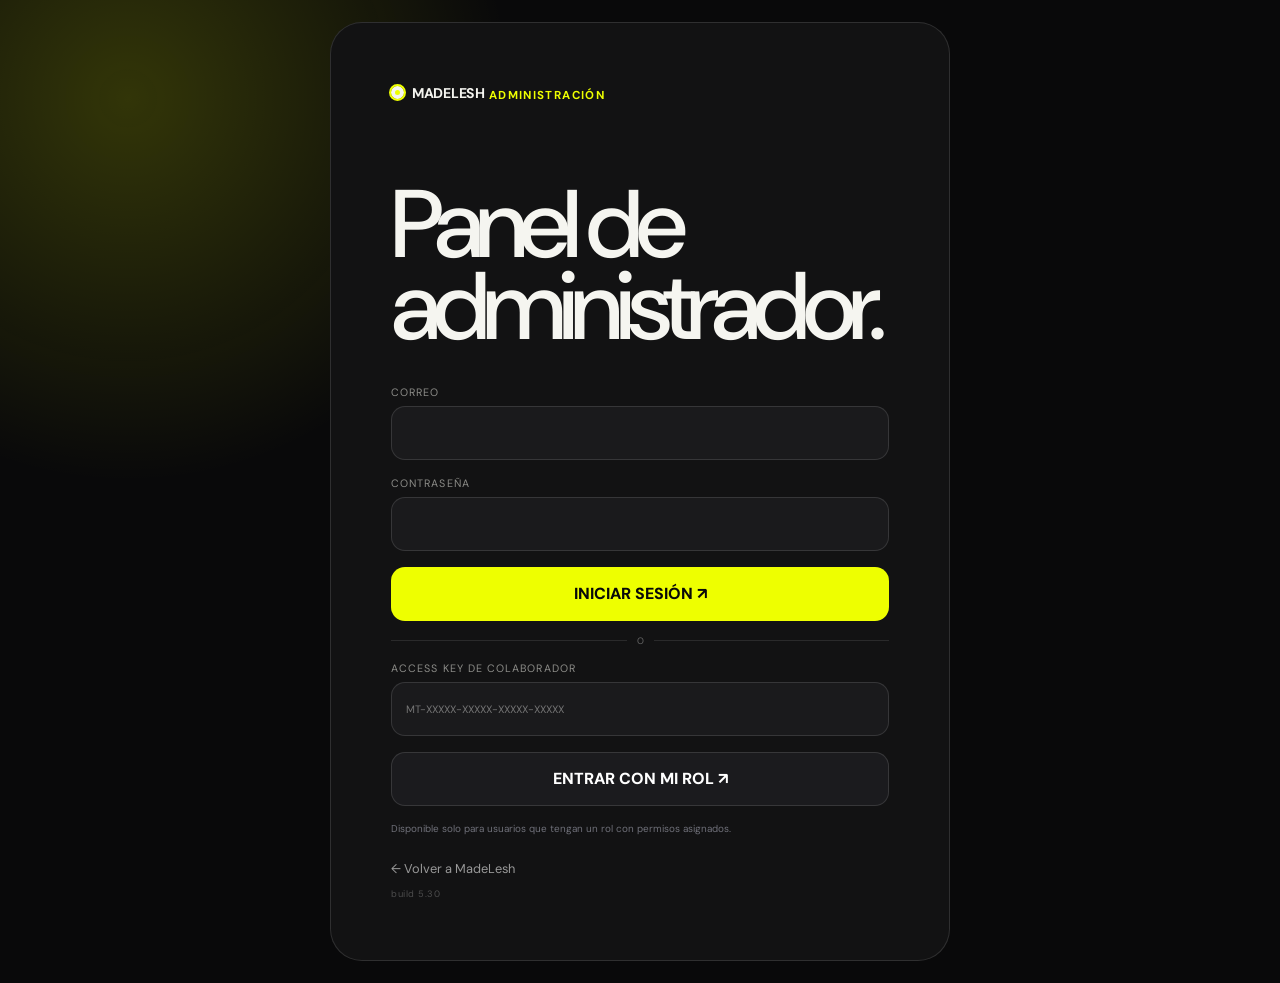
==== commit b5b3898b: "Add files via upload" ====
--- a/admin.html
+++ b/admin.html
@@ -1,7 +1,7 @@
 <!DOCTYPE html>
 <html lang="es" data-theme="dark">
 <head>
-  <meta name="madelesh-admin-build" content="5.29" />
+  <meta name="madelesh-admin-build" content="5.30" />
   <meta charset="UTF-8" />
   <meta name="viewport" content="width=device-width, initial-scale=1.0" />
   <meta name="theme-color" content="#0b0b0c" />
@@ -10,8 +10,8 @@
   <link rel="preconnect" href="https://fonts.gstatic.com" crossorigin>
   <link href="https://fonts.googleapis.com/css2?family=DM+Sans:wght@400;500;600;700&display=swap" rel="stylesheet">
   <link id="siteFavicon" rel="icon" type="image/png" href="" />
-  <link rel="stylesheet" href="styles.css?v=5.29" />
-  <link rel="stylesheet" href="admin.css?v=5.29" />
+  <link rel="stylesheet" href="styles.css?v=5.30" />
+  <link rel="stylesheet" href="admin.css?v=5.30" />
 </head>
 <body class="admin-body">
 
@@ -49,7 +49,7 @@
 
       <p class="admin-error" id="adminLoginError" hidden></p>
       <a class="back-site" href="index.html">← Volver a MadeLesh</a>
-      <small class="admin-build-marker">build 5.29</small>
+      <small class="admin-build-marker">build 5.30</small>
     </div>
   </section>
 
@@ -111,7 +111,7 @@
       <div class="admin-sidebar-footer">
         <span id="adminIdentity"></span>
         <button id="adminLogout">Cerrar sesión</button>
-        <small class="admin-build-marker">build 5.29</small>
+        <small class="admin-build-marker">build 5.30</small>
       </div>
     </aside>
 
@@ -147,7 +147,7 @@
                     <option value="Teclados">Teclados</option>
                     <option value="IEM">IEM / In-Ears</option>
                     <option value="Headsets">Headsets</option>
-                    <option value="DAC">DACs</option>
+                    <option value="MousePads">MousePads</option>
                   </select>
                 </label>
 
@@ -386,8 +386,17 @@
                     </div>
                     <small class="image-size-hint"><strong>Medida recomendada:</strong> 900 × 420 px. El banner completo ocupa aproximadamente 1920 × 420 px en escritorio.</small>
                   </div>
-                  <div class="banner-image-preview-admin" id="productBannerImagePreview" title="Arrastra la imagen para cambiar su posición">
-                    <span>Vista previa 900 × 420</span>
+                  <div class="banner-image-preview-admin banner-full-preview-admin" id="productBannerImagePreview" title="Arrastra la imagen del lado derecho para cambiar su posición">
+                    <div class="banner-full-preview-copy">
+                      <span>DESTACADO DEL MES</span>
+                      <small id="productBannerPreviewBrand">MARCA</small>
+                      <strong id="productBannerPreviewName">Nombre del producto</strong>
+                      <p id="productBannerPreviewSummary">La descripción del producto se mostrará aquí.</p>
+                      <button type="button" tabindex="-1">Ver</button>
+                    </div>
+                    <div class="banner-full-preview-media" id="productBannerImagePreviewMedia">
+                      <span class="banner-preview-empty">Vista previa 900 × 420</span>
+                    </div>
                   </div>
                 </div>
                 <div class="banner-transform-editor">
@@ -465,7 +474,7 @@
               </div>
 
               <div class="product-form-section-title"><span>04</span><div><strong>Especificaciones</strong><small>Conexiones y datos técnicos por categoría</small></div></div>
-              <div class="visual-field-block">
+              <div class="visual-field-block" id="productConnectionsBlock">
                 <div class="visual-field-heading">
                   <div>
                     <span class="visual-field-label">TIPOS DE CONEXIÓN</span>
@@ -552,7 +561,7 @@
                 <option value="Teclados">Teclados</option>
                 <option value="IEM">IEM / In-Ears</option>
                 <option value="Headsets">Headsets</option>
-                <option value="DAC">DACs</option>
+                <option value="MousePads">MousePads</option>
               </select>
             </div>
 
@@ -884,7 +893,7 @@
   </div>
 
   <script type="module">
-console.info("MadeLesh Admin build 5.29");
+console.info("MadeLesh Admin build 5.30");
 import { API_BASE } from "./config.js";
 
 const adminLogin = document.getElementById("adminLogin");
@@ -931,6 +940,7 @@
 const categoryFields = document.getElementById("categoryFields");
 const categoryFieldsTitle = document.getElementById("categoryFieldsTitle");
 const productConnectionsPicker = document.getElementById("productConnectionsPicker");
+const productConnectionsBlock = document.getElementById("productConnectionsBlock");
 const productConnectionsInput = document.getElementById("productConnections");
 const productImagesPreview = document.getElementById("productImagesPreview");
 const productImagesJson = document.getElementById("productImagesJson");
@@ -947,6 +957,10 @@
 const productBannerImageFile = document.getElementById("productBannerImageFile");
 const clearProductBannerImage = document.getElementById("clearProductBannerImage");
 const productBannerImagePreview = document.getElementById("productBannerImagePreview");
+const productBannerImagePreviewMedia = document.getElementById("productBannerImagePreviewMedia");
+const productBannerPreviewBrand = document.getElementById("productBannerPreviewBrand");
+const productBannerPreviewName = document.getElementById("productBannerPreviewName");
+const productBannerPreviewSummary = document.getElementById("productBannerPreviewSummary");
 const productBannerImageScale = document.getElementById("productBannerImageScale");
 const productBannerImageScaleValue = document.getElementById("productBannerImageScaleValue");
 const productBannerImagePositionX = document.getElementById("productBannerImagePositionX");
@@ -1079,22 +1093,21 @@
 let contactIconDataUrls = { discord:"", steam:"", x:"", youtube:"", tiktok:"", email:"" };
 let colorImagesByHex = {};
 const ADMIN_BUILD_RELEASE = {
-  version: "5.29",
-  title: "Audio estable, estrellas y banner ajustable",
+  version: "5.30",
+  title: "MousePads, Setups y tema claro",
   date: "2026-09-27",
   changes: {
     added: [
-      "Posición y tamaño configurables para la imagen del banner.",
-      "Calificación editorial mediante estrellas."
+      "Categoría MousePads con especificaciones propias.",
+      "Vista previa completa del banner durante el ajuste."
     ],
     removed: [
-      "Buscador de ficha técnica en Internet.",
-      "MadeLesh Score numérico."
+      "Categoría DAC del catálogo visible."
     ],
     fixed: [
-      "Editor de audio visible de forma consistente para teclados.",
-      "Contraste del modo claro en especificaciones y comparación.",
-      "Fluidez del desplazamiento dentro de la ficha del producto."
+      "Editor de comparación sin superposiciones.",
+      "Tema claro en blanco, negro y gris.",
+      "Especificaciones más compactas."
     ]
   }
 };
@@ -1220,18 +1233,21 @@
     field("frequencyResponse", "Respuesta en frecuencia", "text", "Ej. 20 Hz – 20 kHz"),
     field("earpads", "Material de almohadillas", "text", "Ej. Memory Foam + Tela")
   ],
-  DAC: [
-    field("dacChip", "Chip DAC", "text", "Ej. ESS ES9039Q2M"),
-    field("ampChip", "Amplificador", "text", "Ej. TPA6120A2"),
-    field("inputs", "Entradas", "lines", "USB-C\nOptical\nCoaxial"),
-    field("outputs", "Salidas", "lines", "3.5 mm\n4.4 mm"),
-    field("maxPcm", "PCM máximo", "text", "Ej. 32-bit / 768 kHz"),
-    field("maxDsd", "DSD máximo", "text", "Ej. DSD512"),
-    field("powerOutput", "Potencia de salida", "text", "Ej. 1.5 W @ 32 Ω"),
-    field("balanced", "Salida balanceada", "boolean"),
-    field("bluetooth", "Bluetooth", "text", "Ej. 5.4 / No"),
-    field("bluetoothCodecs", "Codecs Bluetooth", "lines", "LDAC\naptX Adaptive\nAAC"),
-    field("gain", "Ganancia", "text", "Ej. Low / High")
+  MousePads: [
+    field("surfaceMaterial", "Material de superficie", "text", "Ej. Tela tejida / Vidrio / Híbrido"),
+    field("surfaceType", "Tipo de deslizamiento", "select", "", [
+      ["Control", "Control"],
+      ["Balanceado", "Balanceado"],
+      ["Speed", "Speed"]
+    ]),
+    field("widthMm", "Ancho (mm)", "number", "490"),
+    field("heightMm", "Largo (mm)", "number", "420"),
+    field("thicknessMm", "Grosor (mm)", "number", "4"),
+    field("baseMaterial", "Material de base", "text", "Ej. Caucho natural / Poron"),
+    field("antiSlipBase", "Base antideslizante", "boolean"),
+    field("stitchedEdges", "Bordes cosidos", "boolean"),
+    field("waterResistant", "Resistente al agua", "boolean"),
+    field("washable", "Lavable", "boolean")
   ]
 };
 
@@ -1243,6 +1259,7 @@
   const schema = categorySchemas[category] || [];
   categoryFieldsTitle.textContent = category === "IEM" ? "IEM / In-Ears" : category;
   categoryFields.innerHTML = schema.map(item => fieldHtml(item, values[item.key])).join("");
+  if (productConnectionsBlock) productConnectionsBlock.hidden = category === "MousePads";
   bindSpecChoiceGroups();
   renderKeyboardSoundVisibility();
   renderProductLivePreview();
@@ -1399,7 +1416,7 @@
   Teclados: [["switchType","Switch"],["layout","Formato"],["pollingRate","Polling"]],
   IEM: [["driverConfig","Drivers"],["impedance","Impedancia"],["soundSignature","Firma"]],
   Headsets: [["driver","Driver"],["weight","Peso"],["batteryHours","Autonomía"]],
-  DAC: [["dacChip","Chip DAC"],["maxPcm","PCM"],["outputs","Salidas"]]
+  MousePads: [["surfaceMaterial","Superficie"],["surfaceType","Deslizamiento"],["thicknessMm","Grosor"]]
 };
 
 function livePreviewSpecValue(value, key) {
@@ -1592,10 +1609,25 @@
   if (productBannerImageScaleValue) productBannerImageScaleValue.textContent = `${Math.round(scale)}%`;
   if (productBannerImagePositionXValue) productBannerImagePositionXValue.textContent = `${Math.round(x)}%`;
   if (productBannerImagePositionYValue) productBannerImagePositionYValue.textContent = `${Math.round(y)}%`;
-  productBannerImagePreview.innerHTML = src ? `<img src="${escapeAttr(src)}" alt="Vista previa del banner" draggable="false" style="--banner-admin-scale:${scale/100};--banner-admin-x:${(x-50)*0.8}%;--banner-admin-y:${(y-50)*0.8}%">` : `<span>Vista previa 900 × 420</span>`;
+
+  if (productBannerPreviewBrand) productBannerPreviewBrand.textContent = String(document.getElementById("productBrand")?.value || "MARCA").trim() || "MARCA";
+  if (productBannerPreviewName) productBannerPreviewName.textContent = String(document.getElementById("productName")?.value || "Nombre del producto").trim() || "Nombre del producto";
+  if (productBannerPreviewSummary) {
+    const summary = String(document.getElementById("productSummary")?.value || "La descripción del producto se mostrará aquí.").trim();
+    productBannerPreviewSummary.textContent = summary || "La descripción del producto se mostrará aquí.";
+  }
+
+  if (productBannerImagePreviewMedia) {
+    productBannerImagePreviewMedia.innerHTML = src
+      ? `<img src="${escapeAttr(src)}" alt="Vista previa del banner" draggable="false" style="--banner-admin-scale:${scale/100};--banner-admin-x:${(x-50)*0.8}%;--banner-admin-y:${(y-50)*0.8}%">`
+      : `<span class="banner-preview-empty">Vista previa 900 × 420</span>`;
+  }
 }
 
 [productBannerImageScale, productBannerImagePositionX, productBannerImagePositionY].filter(Boolean).forEach(input => input.addEventListener("input", renderProductBannerImagePreview));
+["productBrand","productName","productSummary"].forEach(id => {
+  document.getElementById(id)?.addEventListener("input", renderProductBannerImagePreview);
+});
 resetProductBannerTransform?.addEventListener("click", () => {
   if (productBannerImageScale) productBannerImageScale.value = "100";
   if (productBannerImagePositionX) productBannerImagePositionX.value = "50";
@@ -1606,7 +1638,8 @@
 let bannerDragState = null;
 productBannerImagePreview?.addEventListener("pointerdown", event => {
   if (!safeImageSource(productBannerImageUrl?.value || "")) return;
-  const rect = productBannerImagePreview.getBoundingClientRect();
+  if (productBannerImagePreviewMedia && !productBannerImagePreviewMedia.contains(event.target)) return;
+  const rect = (productBannerImagePreviewMedia || productBannerImagePreview).getBoundingClientRect();
   const state = bannerTransformState();
   bannerDragState = { pointerId:event.pointerId,startClientX:event.clientX,startClientY:event.clientY,startX:state.x,startY:state.y,width:rect.width||1,height:rect.height||1 };
   productBannerImagePreview.setPointerCapture?.(event.pointerId);
@@ -2282,7 +2315,7 @@
   productFormTitle.textContent = "Nuevo producto · encontrado en Internet";
   document.getElementById("productStatus").value = "draft";
 
-  const allowedCategories = ["Mouse", "Teclados", "IEM", "Headsets", "DAC"];
+  const allowedCategories = ["Mouse", "Teclados", "IEM", "Headsets", "MousePads"];
   if (allowedCategories.includes(product.category)) {
     productCategory.value = product.category;
     webSearchCategory.value = product.category;
@@ -3729,7 +3762,7 @@
     Teclados: ["TECLADO", "⌨"],
     IEM: ["IEM", "◔"],
     Headsets: ["HEADSET", "◉"],
-    DAC: ["DAC", "◫"]
+    MousePads: ["MOUSEPAD", "▭"]
   };
   const [label, icon] = labels[category] || ["PRODUCTO", "◇"];
   const svg = `<svg xmlns="http://www.w3.org/2000/svg" width="800" height="800" viewBox="0 0 800 800">
--- a/styles.css
+++ b/styles.css
@@ -709,7 +709,7 @@
   box-shadow: inset 5px 8px 20px rgba(255,255,255,.08), 0 25px 35px rgba(0,0,0,.28);
 }
 
-.review-card[data-category="DAC"] .visual-shape {
+.review-card[data-category="MousePads"] .visual-shape {
   width: 160px;
   height: 125px;
   border-radius: 18px;
@@ -4469,7 +4469,7 @@
 
 
 /* ==========================================================
-   MADELESH V5.29 — AUDIO / ESTRELLAS / BANNER / COMPARADOR
+   MADELESH V5.30 — AUDIO / ESTRELLAS / BANNER / COMPARADOR
    ========================================================== */
 .monthly-banner-media{overflow:hidden!important;contain:paint}
 .monthly-banner-media img{transform:translate(var(--banner-shift-x,0%),var(--banner-shift-y,0%)) scale(var(--banner-scale,1));transform-origin:center;transition:transform .22s ease,opacity .22s ease;will-change:transform}
@@ -4536,3 +4536,291 @@
 
 .header-favorites-box .favorite-mark{fill:transparent;stroke:currentColor;stroke-width:1.5}
 .header-favorites-box:hover .favorite-mark{fill:var(--accent);stroke:var(--accent)}
+
+
+/* ==========================================================
+   MADELESH V5.30 — MOUSEPADS / SETUPS / COMPARADOR / LIGHT
+   ========================================================== */
+
+/* Tarjetas del catálogo: se elimina la franja inferior VER + precio. */
+.review-card{
+  min-height:300px!important;
+}
+.review-content.compact-product-card{
+  padding-bottom:16px!important;
+}
+.product-card-footer,
+.review-read.product-card-footer{
+  display:none!important;
+}
+.review-card:hover .review-image-frame{
+  transform:translateY(-2px);
+}
+.review-card[data-category="MousePads"] .review-image-frame{
+  background:linear-gradient(145deg,var(--surface-2),color-mix(in srgb,var(--surface-2) 88%,var(--text) 12%));
+}
+
+/* Acceso independiente a Setups. */
+.header-setups-box{
+  position:relative;
+  width:42px;height:42px;display:grid;place-items:center;
+  border:1px solid var(--line);border-radius:13px;
+  background:var(--surface-3);color:var(--text);
+  transition:border-color .16s ease,transform .16s ease,background .16s ease;
+}
+.header-setups-box svg{width:18px;height:18px}
+.header-setups-box:hover{border-color:var(--accent);transform:translateY(-1px)}
+.favorites-layout-full{grid-template-columns:1fr!important}
+.setups-page-shell{
+  position:relative;
+  min-height:260px;
+  padding:20px;
+  border:1px solid var(--line);
+  border-radius:22px;
+  background:var(--surface);
+  overflow:hidden;
+}
+.setups-page-icon{
+  position:absolute;right:22px;top:18px;
+  width:54px;height:54px;display:grid;place-items:center;
+  border:1px solid var(--line);border-radius:16px;
+  color:var(--muted);background:var(--surface-2)
+}
+.setups-page-icon svg{width:26px;height:26px}
+.setups-list-page{
+  max-width:980px;
+  display:grid;
+  grid-template-columns:repeat(2,minmax(0,1fr));
+  gap:10px;
+  padding-right:72px;
+}
+.setup-page-create-button{
+  min-height:40px;padding:0 14px;display:inline-flex;align-items:center;gap:8px;
+  border:0;border-radius:12px;background:var(--accent);color:var(--accent-text);font-weight:800;cursor:pointer
+}
+.setup-page-create-button svg{width:16px;height:16px}
+
+/* Comparador: el selector se expande dentro del flujo para no superponerse. */
+.compare-selector-grid{
+  position:relative!important;
+  z-index:4!important;
+  align-items:start!important;
+}
+.compare-visual-select-card{
+  position:relative!important;
+  min-width:0!important;
+  overflow:visible!important;
+}
+.compare-picker-menu{
+  position:static!important;
+  inset:auto!important;
+  width:100%!important;
+  margin-top:10px!important;
+  max-height:min(440px,58vh)!important;
+  overflow:auto!important;
+  box-shadow:none!important;
+  border-radius:16px!important;
+  background:var(--surface)!important;
+}
+.compare-picker-menu-head{
+  top:0!important;
+  background:var(--surface)!important;
+}
+.compare-picker-results{
+  padding-top:2px!important;
+}
+.compare-category-lock{
+  position:relative;z-index:1
+}
+.compare-result{
+  position:relative;z-index:1
+}
+
+/* Especificaciones más compactas. */
+.product-spec-grid{
+  grid-template-columns:repeat(5,minmax(0,1fr))!important;
+  gap:8px!important;
+}
+.product-spec-card{
+  min-height:78px!important;
+  padding:11px 12px!important;
+  border-radius:13px!important;
+  justify-content:flex-start!important;
+  gap:9px!important;
+}
+.product-spec-card strong{
+  margin-top:0!important;
+  font-size:.88rem!important;
+  line-height:1.18!important;
+}
+.product-spec-card span{
+  font-size:.62rem!important;
+}
+.product-spec-label{
+  gap:7px!important;
+}
+.product-spec-icon{
+  width:28px!important;height:28px!important;
+  flex:0 0 28px!important;
+}
+.product-spec-icon svg{
+  width:15px!important;height:15px!important;
+}
+.product-info-section + .product-info-section{
+  margin-top:24px!important;
+  padding-top:24px!important;
+}
+.product-section-head{
+  margin-bottom:12px!important;
+}
+.product-section-head h3{
+  font-size:1.28rem!important;
+}
+
+/* Tema claro: blanco, negro y gris; sin amarillo. */
+html[data-theme="light"]{
+  --accent:#171717;
+  --accent-text:#ffffff;
+  --bg:#eeeeee;
+  --surface:#ffffff;
+  --surface-2:#f2f2f2;
+  --surface-3:#fafafa;
+  --text:#111111;
+  --muted:#686868;
+  --line:rgba(0,0,0,.14);
+  --shadow:0 16px 42px rgba(0,0,0,.08);
+}
+html[data-theme="light"] body{
+  background:#eeeeee!important;
+  color:#111!important;
+}
+html[data-theme="light"] .topbar,
+html[data-theme="light"] .reviews-section,
+html[data-theme="light"] .compact-category-inner,
+html[data-theme="light"] .personal-page,
+html[data-theme="light"] .setups-page-shell{
+  background:#fff!important;
+  color:#111!important;
+  border-color:rgba(0,0,0,.13)!important;
+}
+html[data-theme="light"] .monthly-banner-track{
+  background:linear-gradient(115deg,#ffffff,#f1f1f1)!important;
+  border-color:rgba(0,0,0,.14)!important;
+}
+html[data-theme="light"] .monthly-banner-kicker,
+html[data-theme="light"] .catalog-heading>span,
+html[data-theme="light"] .personal-page-kicker,
+html[data-theme="light"] .compare-kicker,
+html[data-theme="light"] .section-index{
+  color:#111!important;
+}
+html[data-theme="light"] .review-card,
+html[data-theme="light"] .compare-picker-trigger,
+html[data-theme="light"] .compare-picker-menu,
+html[data-theme="light"] .compare-duel-product,
+html[data-theme="light"] .compare-duel-center,
+html[data-theme="light"] .product-spec-card,
+html[data-theme="light"] .product-chip,
+html[data-theme="light"] .product-color-selector .product-color,
+html[data-theme="light"] .setup-card,
+html[data-theme="light"] .favorites-toolbar,
+html[data-theme="light"] .account-settings-card,
+html[data-theme="light"] .account-summary-card{
+  background:#fff!important;
+  color:#111!important;
+  border-color:rgba(0,0,0,.13)!important;
+  box-shadow:none!important;
+}
+html[data-theme="light"] .review-visual,
+html[data-theme="light"] .review-image-frame,
+html[data-theme="light"] .product-media-main-frame,
+html[data-theme="light"] .product-media-stage,
+html[data-theme="light"] .compare-picker-thumb,
+html[data-theme="light"] .compare-picker-empty-icon,
+html[data-theme="light"] .compare-duel-image,
+html[data-theme="light"] .product-spec-card.spec-unavailable{
+  background:#f1f1f1!important;
+  border-color:rgba(0,0,0,.11)!important;
+}
+html[data-theme="light"] .product-detail-hero{
+  background:#f7f7f7!important;
+}
+html[data-theme="light"] .product-detail-copy{
+  background:#ffffff!important;
+  color:#111111!important;
+}
+html[data-theme="light"] .product-detail-kicker,
+html[data-theme="light"] .product-detail-model,
+html[data-theme="light"] .product-detail-summary{
+  color:#555!important;
+}
+html[data-theme="light"] .product-detail-title,
+html[data-theme="light"] .product-section-head h3,
+html[data-theme="light"] .product-spec-card strong{
+  color:#111!important;
+}
+html[data-theme="light"] .product-spec-card span,
+html[data-theme="light"] .product-section-head p{
+  color:#686868!important;
+}
+html[data-theme="light"] .product-spec-icon,
+html[data-theme="light"] .compare-mini-icon,
+html[data-theme="light"] .compare-spec-icon{
+  color:#222!important;
+  background:#e8e8e8!important;
+}
+html[data-theme="light"] .compare-versus,
+html[data-theme="light"] .compare-winner-badge,
+html[data-theme="light"] .setup-page-create-button,
+html[data-theme="light"] .favorite-detail-button.active,
+html[data-theme="light"] .product-favorite-button.active{
+  background:#111!important;
+  color:#fff!important;
+  border-color:#111!important;
+}
+html[data-theme="light"] .duel-ring-a{
+  stroke:#111!important;
+}
+html[data-theme="light"] .duel-ring-track{
+  stroke:#c8c8c8!important;
+}
+html[data-theme="light"] .card-connection-chip,
+html[data-theme="light"] .compare-picker-search,
+html[data-theme="light"] .favorites-search,
+html[data-theme="light"] .favorites-filter select,
+html[data-theme="light"] .search-box,
+html[data-theme="light"] .filter-control,
+html[data-theme="light"] .clear-filters-btn{
+  background:#f4f4f4!important;
+  color:#111!important;
+  border-color:rgba(0,0,0,.13)!important;
+}
+html[data-theme="light"] .multi-filter-trigger.has-selection,
+html[data-theme="light"] .banner-read-more,
+html[data-theme="light"] .compare-favorite-mark,
+html[data-theme="light"] .compare-trigger-favorite{
+  color:#111!important;
+}
+html[data-theme="light"] #featuredDots button.active{
+  background:#111!important;
+}
+html[data-theme="light"] .review-card:hover,
+html[data-theme="light"] .compact-category-list button:hover,
+html[data-theme="light"] .compare-picker-trigger:hover:not(:disabled){
+  border-color:#555!important;
+}
+
+/* Responsive compact specs */
+@media(max-width:1200px){
+  .product-spec-grid{grid-template-columns:repeat(4,minmax(0,1fr))!important}
+}
+@media(max-width:900px){
+  .product-spec-grid{grid-template-columns:repeat(3,minmax(0,1fr))!important}
+  .setups-list-page{grid-template-columns:1fr;padding-right:0}
+  .setups-page-icon{position:static;margin-bottom:12px}
+}
+@media(max-width:600px){
+  .product-spec-grid{grid-template-columns:repeat(2,minmax(0,1fr))!important}
+}
+
+html[data-theme="light"] .product-modal-card{background:#fff!important;color:#111!important;border-color:rgba(0,0,0,.14)!important}
--- a/admin.css
+++ b/admin.css
@@ -2113,7 +2113,7 @@
 
 
 /* ==========================================================
-   MADELESH V5.29 — ESTRELLAS / BANNER AJUSTABLE / AUDIO
+   MADELESH V5.30 — ESTRELLAS / BANNER AJUSTABLE / AUDIO
    ========================================================== */
 .product-score-admin-field{align-content:start}
 .product-score-star-picker{display:flex;align-items:center;gap:5px;min-height:46px;padding:6px 0}
@@ -2124,3 +2124,82 @@
 .banner-transform-editor{margin-top:14px;padding-top:13px;border-top:1px solid rgba(255,255,255,.08);display:grid;gap:10px}.banner-transform-head{display:flex;justify-content:space-between;gap:12px;align-items:baseline}.banner-transform-head strong{font-size:.64rem;letter-spacing:.1em}.banner-transform-head small{color:#74747c;font-size:.62rem}.banner-transform-controls{display:grid;grid-template-columns:repeat(3,minmax(0,1fr)) auto;gap:10px;align-items:end}.banner-transform-controls label{display:grid;grid-template-columns:1fr auto;gap:6px;color:#85858d;font-size:.56rem;letter-spacing:.07em}.banner-transform-controls input[type="range"]{grid-column:1/-1;width:100%;accent-color:#eeff00}.banner-transform-controls output{color:#eeff00;font-size:.62rem;font-weight:800}
 .keyboard-sound-admin[hidden]{display:none!important}.keyboard-sound-admin:not([hidden]){display:block!important}
 @media(max-width:900px){.banner-transform-controls{grid-template-columns:1fr}.banner-transform-head{display:grid}}
+
+
+/* ==========================================================
+   MADELESH V5.30 — BANNER PREVIEW COMPLETO / MOUSEPADS
+   ========================================================== */
+.banner-full-preview-admin{
+  min-height:250px!important;
+  display:grid!important;
+  grid-template-columns:minmax(0,1.15fr) minmax(250px,.85fr)!important;
+  gap:0!important;
+  overflow:hidden!important;
+  padding:0!important;
+  background:linear-gradient(110deg,#141416 0 58%,#2a2d08 100%)!important;
+  border:1px solid rgba(238,255,0,.22)!important;
+  cursor:default!important;
+}
+.banner-full-preview-copy{
+  min-width:0;
+  padding:22px;
+  display:grid;
+  align-content:center;
+  justify-items:start;
+  gap:7px;
+  color:#fff
+}
+.banner-full-preview-copy>span{
+  color:#eeff00;font-size:.58rem;font-weight:900;letter-spacing:.11em
+}
+.banner-full-preview-copy>small{
+  color:#a3a3aa;font-size:.58rem
+}
+.banner-full-preview-copy>strong{
+  max-width:100%;
+  font-size:clamp(1.4rem,2.2vw,2.4rem);
+  line-height:.96;
+  letter-spacing:-.04em;
+  overflow-wrap:anywhere
+}
+.banner-full-preview-copy>p{
+  max-width:520px;
+  margin:2px 0 6px;
+  color:#b5b5ba;
+  font-size:.67rem;
+  line-height:1.45;
+  display:-webkit-box;
+  -webkit-line-clamp:2;
+  -webkit-box-orient:vertical;
+  overflow:hidden
+}
+.banner-full-preview-copy>button{
+  min-height:32px;padding:0 13px;border:0;border-radius:999px;
+  background:#eeff00;color:#070707;font-size:.62rem;font-weight:900
+}
+.banner-full-preview-media{
+  position:relative;
+  min-height:250px;
+  display:grid;
+  place-items:center;
+  overflow:hidden;
+  cursor:grab;
+  touch-action:none;
+  user-select:none
+}
+.banner-full-preview-admin.is-dragging .banner-full-preview-media{cursor:grabbing}
+.banner-full-preview-media img{
+  width:100%;
+  height:100%;
+  object-fit:contain;
+  transform:translate(var(--banner-admin-x,0%),var(--banner-admin-y,0%)) scale(var(--banner-admin-scale,1));
+  transform-origin:center;
+  pointer-events:none;
+  transition:transform .08s linear
+}
+.banner-full-preview-admin.is-dragging .banner-full-preview-media img{transition:none}
+.banner-preview-empty{color:#777780;font-size:.65rem}
+@media(max-width:900px){
+  .banner-full-preview-admin{grid-template-columns:1fr!important}
+  .banner-full-preview-media{min-height:210px}
+}
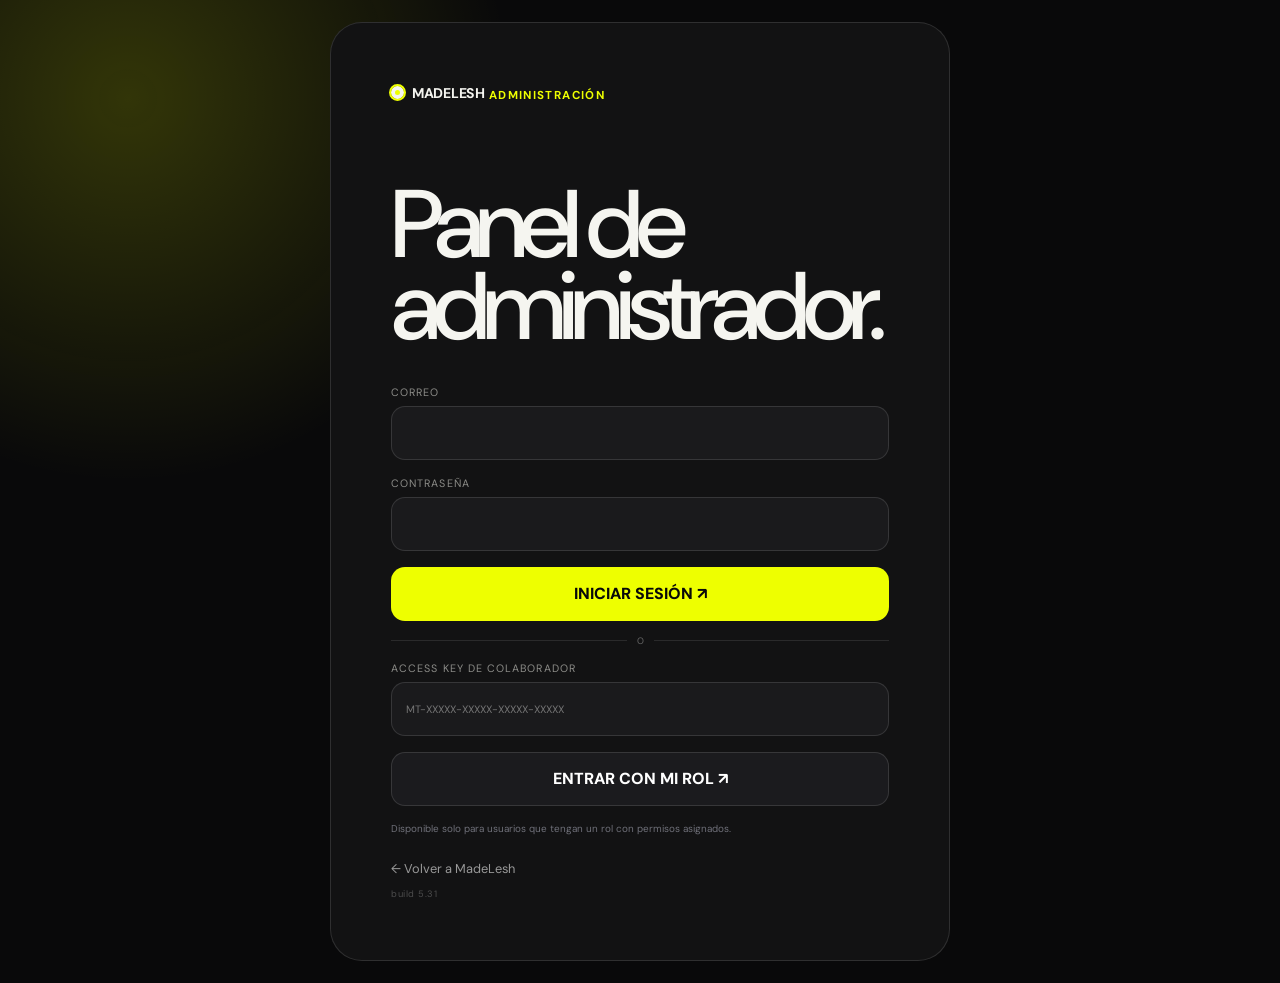
==== commit 0a731909: "Add files via upload" ====
--- a/admin.html
+++ b/admin.html
@@ -1,7 +1,7 @@
 <!DOCTYPE html>
 <html lang="es" data-theme="dark">
 <head>
-  <meta name="madelesh-admin-build" content="5.30" />
+  <meta name="madelesh-admin-build" content="5.31" />
   <meta charset="UTF-8" />
   <meta name="viewport" content="width=device-width, initial-scale=1.0" />
   <meta name="theme-color" content="#0b0b0c" />
@@ -10,8 +10,8 @@
   <link rel="preconnect" href="https://fonts.gstatic.com" crossorigin>
   <link href="https://fonts.googleapis.com/css2?family=DM+Sans:wght@400;500;600;700&display=swap" rel="stylesheet">
   <link id="siteFavicon" rel="icon" type="image/png" href="" />
-  <link rel="stylesheet" href="styles.css?v=5.30" />
-  <link rel="stylesheet" href="admin.css?v=5.30" />
+  <link rel="stylesheet" href="styles.css?v=5.31" />
+  <link rel="stylesheet" href="admin.css?v=5.31" />
 </head>
 <body class="admin-body">
 
@@ -49,7 +49,7 @@
 
       <p class="admin-error" id="adminLoginError" hidden></p>
       <a class="back-site" href="index.html">← Volver a MadeLesh</a>
-      <small class="admin-build-marker">build 5.30</small>
+      <small class="admin-build-marker">build 5.31</small>
     </div>
   </section>
 
@@ -111,7 +111,7 @@
       <div class="admin-sidebar-footer">
         <span id="adminIdentity"></span>
         <button id="adminLogout">Cerrar sesión</button>
-        <small class="admin-build-marker">build 5.30</small>
+        <small class="admin-build-marker">build 5.31</small>
       </div>
     </aside>
 
@@ -324,32 +324,7 @@
                 <div id="keyboardSoundPreview" class="keyboard-sound-preview-admin"><span>Sin audio publicado.</span></div>
               </div>
 
-              <div class="product-form-section-title"><span>03</span><div><strong>Referencias y descargas</strong><small>Jugadores, drivers, software y tiendas</small></div></div>
-              <div class="visual-field-block pro-players-admin-block">
-                <div class="visual-field-heading">
-                  <div>
-                    <span class="visual-field-label">JUGADORES PROFESIONALES</span>
-                    <small>Máximo 3 jugadores. El nombre y la red social se guardan en campos separados.</small>
-                  </div>
-                </div>
-                <div class="pro-players-admin-grid">
-                  <div class="pro-player-admin-row">
-                    <span class="pro-player-number">01</span>
-                    <label>NOMBRE DEL JUGADOR<input id="proPlayerName1" type="text" maxlength="100" placeholder="Ej. TenZ" /></label>
-                    <label>RED SOCIAL<input id="proPlayerSocial1" type="url" placeholder="https://x.com/..." /></label>
-                  </div>
-                  <div class="pro-player-admin-row">
-                    <span class="pro-player-number">02</span>
-                    <label>NOMBRE DEL JUGADOR<input id="proPlayerName2" type="text" maxlength="100" placeholder="Jugador 2" /></label>
-                    <label>RED SOCIAL<input id="proPlayerSocial2" type="url" placeholder="https://..." /></label>
-                  </div>
-                  <div class="pro-player-admin-row">
-                    <span class="pro-player-number">03</span>
-                    <label>NOMBRE DEL JUGADOR<input id="proPlayerName3" type="text" maxlength="100" placeholder="Jugador 3" /></label>
-                    <label>RED SOCIAL<input id="proPlayerSocial3" type="url" placeholder="https://..." /></label>
-                  </div>
-                </div>
-              </div>
+              <div class="product-form-section-title"><span>03</span><div><strong>Referencias y descargas</strong><small>Drivers, software, reviews y tiendas</small></div></div>
 
               <div class="form-row">
                 <label>
@@ -384,7 +359,7 @@
                       </label>
                       <button class="ghost-btn" id="clearProductBannerImage" type="button">Quitar</button>
                     </div>
-                    <small class="image-size-hint"><strong>Medida recomendada:</strong> 900 × 420 px. El banner completo ocupa aproximadamente 1920 × 420 px en escritorio.</small>
+                    <small class="image-size-hint"><strong>Medida recomendada:</strong> 960 × 420 px para la zona visual. La vista previa inferior respeta la proporción completa 1920 × 420 px.</small>
                   </div>
                   <div class="banner-image-preview-admin banner-full-preview-admin" id="productBannerImagePreview" title="Arrastra la imagen del lado derecho para cambiar su posición">
                     <div class="banner-full-preview-copy">
@@ -395,7 +370,7 @@
                       <button type="button" tabindex="-1">Ver</button>
                     </div>
                     <div class="banner-full-preview-media" id="productBannerImagePreviewMedia">
-                      <span class="banner-preview-empty">Vista previa 900 × 420</span>
+                      <span class="banner-preview-empty">Vista previa del banner 1920 × 420</span>
                     </div>
                   </div>
                 </div>
@@ -473,6 +448,20 @@
                 <small class="image-size-hint">Imagen por color: 1000 × 1000 px recomendado. Puedes pegar una URL o subir PNG/JPG/WEBP. Máx. 180 KB por imagen subida.</small>
               </div>
 
+              <div class="visual-field-block product-variants-admin">
+                <div class="visual-field-heading">
+                  <div>
+                    <span class="visual-field-label">VARIANTES DEL PRODUCTO</span>
+                    <small>Enlaza versiones relacionadas del mismo producto, por ejemplo A7 V2 y A7 V2 PRO.</small>
+                  </div>
+                </div>
+                <label class="variant-search-admin">
+                  BUSCAR PRODUCTO
+                  <input id="productVariantSearch" type="search" placeholder="Buscar por nombre, marca o modelo..." autocomplete="off" />
+                </label>
+                <div class="product-variant-picker" id="productVariantList"><span class="variant-empty-admin">Guarda productos en la biblioteca para poder enlazarlos.</span></div>
+              </div>
+
               <div class="product-form-section-title"><span>04</span><div><strong>Especificaciones</strong><small>Conexiones y datos técnicos por categoría</small></div></div>
               <div class="visual-field-block" id="productConnectionsBlock">
                 <div class="visual-field-heading">
@@ -485,15 +474,31 @@
                 <input id="productConnections" type="hidden" value="" />
               </div>
 
-              <div class="form-row">
-                <label>
-                  REVIEW EN YOUTUBE
-                  <input id="productYoutube" type="url" placeholder="https://youtube.com/..." />
-                </label>
-                <label>
-                  REVIEW EN TIKTOK
-                  <input id="productTiktok" type="url" placeholder="https://tiktok.com/..." />
-                </label>
+              <div class="review-admin-grid">
+                <section class="review-admin-card">
+                  <div class="review-admin-head"><strong>YOUTUBE</strong><span id="productYoutubeIconPreview" class="review-icon-preview-admin">YT</span></div>
+                  <label>LINK DE LA REVIEW<input id="productYoutube" type="url" placeholder="https://youtube.com/..." /></label>
+                  <div class="review-credit-grid">
+                    <label>CRÉDITO / CREADOR<input id="productYoutubeCreditName" type="text" maxlength="100" placeholder="Ej. Hardware Canucks" /></label>
+                    <label>CANAL DEL CREADOR<input id="productYoutubeCreditUrl" type="url" placeholder="https://youtube.com/@canal" /></label>
+                  </div>
+                  <div class="review-icon-admin-actions">
+                    <label class="product-image-file-button"><input id="productYoutubeIconFile" type="file" accept="image/png,image/jpeg,image/webp" /><span>CAMBIAR ICONO</span></label>
+                    <button class="ghost-btn" id="clearProductYoutubeIcon" type="button">Predeterminado</button>
+                  </div>
+                </section>
+                <section class="review-admin-card">
+                  <div class="review-admin-head"><strong>TIKTOK</strong><span id="productTiktokIconPreview" class="review-icon-preview-admin">TT</span></div>
+                  <label>LINK DE LA REVIEW<input id="productTiktok" type="url" placeholder="https://tiktok.com/..." /></label>
+                  <div class="review-credit-grid">
+                    <label>CRÉDITO / CREADOR<input id="productTiktokCreditName" type="text" maxlength="100" placeholder="Ej. @reviewer" /></label>
+                    <label>CUENTA DEL CREADOR<input id="productTiktokCreditUrl" type="url" placeholder="https://tiktok.com/@cuenta" /></label>
+                  </div>
+                  <div class="review-icon-admin-actions">
+                    <label class="product-image-file-button"><input id="productTiktokIconFile" type="file" accept="image/png,image/jpeg,image/webp" /><span>CAMBIAR ICONO</span></label>
+                    <button class="ghost-btn" id="clearProductTiktokIcon" type="button">Predeterminado</button>
+                  </div>
+                </section>
               </div>
 
               <label>
@@ -510,17 +515,6 @@
                 </div>
 
                 <div id="categoryFields" class="category-fields"></div>
-              </div>
-
-              <div class="form-row">
-                <label>
-                  PROS — UNO POR LÍNEA
-                  <textarea id="productPros" rows="6"></textarea>
-                </label>
-                <label>
-                  CONTRAS — UNO POR LÍNEA
-                  <textarea id="productCons" rows="6"></textarea>
-                </label>
               </div>
 
               <button class="primary-admin-btn" type="submit" id="saveProduct">
@@ -893,7 +887,7 @@
   </div>
 
   <script type="module">
-console.info("MadeLesh Admin build 5.30");
+console.info("MadeLesh Admin build 5.31");
 import { API_BASE } from "./config.js";
 
 const adminLogin = document.getElementById("adminLogin");
@@ -995,8 +989,18 @@
 const productLivePreviewConnections = document.getElementById("productLivePreviewConnections");
 const productLivePreviewPrice = document.getElementById("productLivePreviewPrice");
 const productLivePreviewSpecs = document.getElementById("productLivePreviewSpecs");
-const proPlayerNames = [1,2,3].map(i => document.getElementById(`proPlayerName${i}`));
-const proPlayerSocials = [1,2,3].map(i => document.getElementById(`proPlayerSocial${i}`));
+const productVariantSearch = document.getElementById("productVariantSearch");
+const productVariantList = document.getElementById("productVariantList");
+const productYoutubeCreditName = document.getElementById("productYoutubeCreditName");
+const productYoutubeCreditUrl = document.getElementById("productYoutubeCreditUrl");
+const productTiktokCreditName = document.getElementById("productTiktokCreditName");
+const productTiktokCreditUrl = document.getElementById("productTiktokCreditUrl");
+const productYoutubeIconFile = document.getElementById("productYoutubeIconFile");
+const productTiktokIconFile = document.getElementById("productTiktokIconFile");
+const productYoutubeIconPreview = document.getElementById("productYoutubeIconPreview");
+const productTiktokIconPreview = document.getElementById("productTiktokIconPreview");
+const clearProductYoutubeIcon = document.getElementById("clearProductYoutubeIcon");
+const clearProductTiktokIcon = document.getElementById("clearProductTiktokIcon");
 const productDriverUrl = document.getElementById("productDriverUrl");
 const productSoftwareUrl = document.getElementById("productSoftwareUrl");
 const storeAmazonIconFile = document.getElementById("storeAmazonIconFile");
@@ -1093,7 +1097,7 @@
 let contactIconDataUrls = { discord:"", steam:"", x:"", youtube:"", tiktok:"", email:"" };
 let colorImagesByHex = {};
 const ADMIN_BUILD_RELEASE = {
-  version: "5.30",
+  version: "5.31",
   title: "MousePads, Setups y tema claro",
   date: "2026-09-27",
   changes: {
@@ -1149,6 +1153,9 @@
 ];
 
 let selectedColors = [];
+let selectedVariantProductIds = new Set();
+let productYoutubeIconData = "";
+let productTiktokIconData = "";
 
 /* ---------------- API ---------------- */
 
@@ -1261,6 +1268,7 @@
   categoryFields.innerHTML = schema.map(item => fieldHtml(item, values[item.key])).join("");
   if (productConnectionsBlock) productConnectionsBlock.hidden = category === "MousePads";
   bindSpecChoiceGroups();
+  categoryFields.querySelectorAll("input[data-spec-key]").forEach(input=>input.addEventListener("blur",()=>{const normalized=normalizeSpecSymbol(input.dataset.specKey,input.value);if(typeof normalized==="string")input.value=normalized;renderProductLivePreview();}));
   renderKeyboardSoundVisibility();
   renderProductLivePreview();
 }
@@ -1341,8 +1349,60 @@
   renderCategoryFields(productCategory.value, {});
   renderKeyboardSoundVisibility();
   if (webSearchCategory) webSearchCategory.value = productCategory.value;
+  renderVariantSelector();
 });
 
+
+/* ---------------- PRODUCT VARIANTS + REVIEW META ---------------- */
+function currentEditingProductId(){ return Number(document.getElementById("productId")?.value || 0); }
+function productThumbForAdmin(product){ return safeImageSource(product?.imageUrl) || safeImageSource(Array.isArray(product?.images)?product.images[0]:"") || categoryPlaceholderDataUrl(product?.category); }
+function renderVariantSelector(){
+  if(!productVariantList) return;
+  const currentId=currentEditingProductId();
+  const category=productCategory?.value || "";
+  const query=String(productVariantSearch?.value||"").trim().toLowerCase();
+  const candidates=products.filter(p=>Number(p.id)!==currentId && (!category || p.category===category)).filter(p=>!query || `${p.brand||""} ${p.name||""} ${p.model||""}`.toLowerCase().includes(query));
+  productVariantList.innerHTML=candidates.length?candidates.map(p=>{
+    const selected=selectedVariantProductIds.has(Number(p.id));
+    return `<button type="button" class="variant-product-option ${selected?"active":""}" data-variant-product="${p.id}" aria-pressed="${selected}"><img src="${escapeAttr(productThumbForAdmin(p))}" alt=""><span><strong>${escapeHtml(p.name||"Producto")}</strong><small>${escapeHtml(`${p.brand||""}${p.model?` · ${p.model}`:""}`)}</small></span><i>${selected?"✓":"+"}</i></button>`;
+  }).join(""):`<span class="variant-empty-admin">No hay productos de esta categoría que coincidan.</span>`;
+  productVariantList.querySelectorAll("[data-variant-product]").forEach(btn=>btn.addEventListener("click",()=>{const id=Number(btn.dataset.variantProduct);if(selectedVariantProductIds.has(id))selectedVariantProductIds.delete(id);else if(selectedVariantProductIds.size<12)selectedVariantProductIds.add(id);else return alert("Máximo 12 variantes enlazadas.");renderVariantSelector();}));
+}
+function setProductVariants(ids=[]){ selectedVariantProductIds=new Set((Array.isArray(ids)?ids:[]).map(Number).filter(Number.isFinite)); renderVariantSelector(); }
+productVariantSearch?.addEventListener("input",renderVariantSelector);
+
+function renderReviewIconPreviews(){
+  if(productYoutubeIconPreview) productYoutubeIconPreview.innerHTML=productYoutubeIconData?`<img src="${escapeAttr(productYoutubeIconData)}" alt="">`:`<span>YT</span>`;
+  if(productTiktokIconPreview) productTiktokIconPreview.innerHTML=productTiktokIconData?`<img src="${escapeAttr(productTiktokIconData)}" alt="">`:`<span>TT</span>`;
+}
+async function handleReviewIconFile(input, platform){
+  const file=input?.files?.[0]; if(!file)return;
+  try{const data=await imageFileToWebpDataUrl(file,{maxSize:160,quality:.82,maxChars:120000}); if(platform==="youtube")productYoutubeIconData=data;else productTiktokIconData=data;renderReviewIconPreviews();}
+  catch(error){alert(error.message);} finally{input.value="";}
+}
+productYoutubeIconFile?.addEventListener("change",()=>handleReviewIconFile(productYoutubeIconFile,"youtube"));
+productTiktokIconFile?.addEventListener("change",()=>handleReviewIconFile(productTiktokIconFile,"tiktok"));
+clearProductYoutubeIcon?.addEventListener("click",()=>{productYoutubeIconData="";renderReviewIconPreviews();});
+clearProductTiktokIcon?.addEventListener("click",()=>{productTiktokIconData="";renderReviewIconPreviews();});
+
+function normalizePriceValue(value){
+  const raw=String(value||"").trim(); if(!raw)return "";
+  let clean=raw.replace(/\$/g,"").replace(/\s+/g,"");
+  const lastComma=clean.lastIndexOf(","), lastDot=clean.lastIndexOf(".");
+  if(lastComma>=0 && lastDot>=0){ const decimal=Math.max(lastComma,lastDot); clean=clean.slice(0,decimal).replace(/[.,]/g,"")+"."+clean.slice(decimal+1).replace(/[.,]/g,""); }
+  else if(lastComma>=0) clean=clean.replace(/\./g,"").replace(",",".");
+  else clean=clean.replace(/,/g,"");
+  clean=clean.replace(/[^0-9.-]/g,""); const n=Number(clean); return Number.isFinite(n)?`$${n.toFixed(2)}`:raw;
+}
+const priceInput=document.getElementById("productPrice");
+priceInput?.addEventListener("blur",()=>{priceInput.value=normalizePriceValue(priceInput.value);renderProductLivePreview();});
+function normalizeSpecSymbol(key,value){
+  if(typeof value!=="string")return value; const text=value.trim(); if(!text)return text;
+  if(key==="layout" && /^\d+(?:[.,]\d+)?$/.test(text)) return `${text.replace(",",".")}%`;
+  if(key==="impedance" && /^\d+(?:[.,]\d+)?$/.test(text)) return `${text.replace(",",".")} Ω`;
+  if(key==="plug" && /^\d+(?:[.,]\d+)?$/.test(text)) return `${text.replace(",",".")} mm`;
+  return text;
+}
 
 /* ---------------- CONNECTION PICKER ---------------- */
 
@@ -1915,22 +1975,6 @@
 
 clearAudioTrim?.addEventListener("click", clearAudioEditor);
 
-function parseProPlayers() {
-  return proPlayerNames.map((input, index) => ({
-    name: String(input?.value || "").trim(),
-    url: String(proPlayerSocials[index]?.value || "").trim()
-  })).filter(item => item.name).slice(0, 3);
-}
-
-function fillProPlayers(players = []) {
-  const clean = Array.isArray(players) ? players.slice(0, 3) : [];
-  proPlayerNames.forEach((input, index) => {
-    if (input) input.value = clean[index]?.name || "";
-  });
-  proPlayerSocials.forEach((input, index) => {
-    if (input) input.value = clean[index]?.url || "";
-  });
-}
 
 function renderColorPicker(colors = selectedColors) {
   selectedColors = normalizeColors(colors);
@@ -2338,18 +2382,18 @@
   if (productBannerImageUrl) productBannerImageUrl.value = product.specs?.bannerImageUrl || "";
   renderProductBannerImagePreview();
   if (keyboardSoundUrl) keyboardSoundUrl.value = product.specs?.keyboardSound || "";
-  fillProPlayers(product.specs?.proPlayers || []);
   if (productDriverUrl) productDriverUrl.value = product.specs?.driverDownloadUrl || "";
   if (productSoftwareUrl) productSoftwareUrl.value = product.specs?.softwareDownloadUrl || "";
   renderKeyboardSoundVisibility();
   renderKeyboardSoundPreview();
   document.getElementById("productYoutube").value = product.reviewLinks?.youtube || "";
   document.getElementById("productTiktok").value = product.reviewLinks?.tiktok || "";
+  if(productYoutubeCreditName) productYoutubeCreditName.value=product.reviewLinks?.youtubeCreditName||"";
+  if(productYoutubeCreditUrl) productYoutubeCreditUrl.value=product.reviewLinks?.youtubeCreditUrl||"";
+  if(productTiktokCreditName) productTiktokCreditName.value=product.reviewLinks?.tiktokCreditName||"";
+  if(productTiktokCreditUrl) productTiktokCreditUrl.value=product.reviewLinks?.tiktokCreditUrl||"";
+  productYoutubeIconData=product.reviewLinks?.youtubeIcon||""; productTiktokIconData=product.reviewLinks?.tiktokIcon||""; renderReviewIconPreviews();
   document.getElementById("productSummary").value = product.summary || "";
-  document.getElementById("productPros").value =
-    Array.isArray(product.pros) ? product.pros.join("\n") : "";
-  document.getElementById("productCons").value =
-    Array.isArray(product.cons) ? product.cons.join("\n") : "";
 
   renderTrustedStores(Array.isArray(product.trustedStores) ? product.trustedStores : []);
   setColorImages(product.specs?.colorImages || []);
@@ -3117,6 +3161,7 @@
 
   if (libraryNavCount) libraryNavCount.textContent = String(products.length);
   renderLibraryProducts();
+  renderVariantSelector();
 }
 
 function renderLibraryProducts() {
@@ -3210,17 +3255,20 @@
   renderProductBannerImagePreview();
   if (keyboardSoundUrl) keyboardSoundUrl.value = product.specs?.keyboardSound || "";
   renderKeyboardSoundPreview();
-  fillProPlayers(product.specs?.proPlayers || []);
   if (productDriverUrl) productDriverUrl.value = product.specs?.driverDownloadUrl || "";
   if (productSoftwareUrl) productSoftwareUrl.value = product.specs?.softwareDownloadUrl || "";
   renderAdminScoreStars(product.score ?? 0);
   document.getElementById("productYoutube").value = product.reviewLinks?.youtube || "";
   document.getElementById("productTiktok").value = product.reviewLinks?.tiktok || "";
+  if(productYoutubeCreditName) productYoutubeCreditName.value=product.reviewLinks?.youtubeCreditName||"";
+  if(productYoutubeCreditUrl) productYoutubeCreditUrl.value=product.reviewLinks?.youtubeCreditUrl||"";
+  if(productTiktokCreditName) productTiktokCreditName.value=product.reviewLinks?.tiktokCreditName||"";
+  if(productTiktokCreditUrl) productTiktokCreditUrl.value=product.reviewLinks?.tiktokCreditUrl||"";
+  productYoutubeIconData=product.reviewLinks?.youtubeIcon||""; productTiktokIconData=product.reviewLinks?.tiktokIcon||""; renderReviewIconPreviews();
   document.getElementById("productSummary").value = product.summary || "";
-  document.getElementById("productPros").value = (product.pros || []).join("\n");
-  document.getElementById("productCons").value = (product.cons || []).join("\n");
 
   renderCategoryFields(product.category || "Mouse", product.specs || {});
+  setProductVariants(product.specs?.variantProductIds || []);
   renderProductLivePreview();
   productFormTitle.textContent = "Editar producto";
   productForm.scrollIntoView({ behavior: "smooth", block: "start" });
@@ -3250,9 +3298,12 @@
   renderProductBannerImagePreview();
   renderAdminScoreStars(0);
   if (keyboardSoundUrl) keyboardSoundUrl.value = "";
-  fillProPlayers([]);
   if (productDriverUrl) productDriverUrl.value = "";
   if (productSoftwareUrl) productSoftwareUrl.value = "";
+  setProductVariants([]);
+  if(productYoutubeCreditName) productYoutubeCreditName.value=""; if(productYoutubeCreditUrl) productYoutubeCreditUrl.value="";
+  if(productTiktokCreditName) productTiktokCreditName.value=""; if(productTiktokCreditUrl) productTiktokCreditUrl.value="";
+  productYoutubeIconData=""; productTiktokIconData=""; renderReviewIconPreviews();
   renderCategoryFields("Mouse", {});
   renderKeyboardSoundVisibility();
   renderKeyboardSoundPreview();
@@ -3276,7 +3327,7 @@
     name: document.getElementById("productName").value.trim(),
     model: document.getElementById("productModel").value.trim(),
     score: Number(document.getElementById("productScore").value),
-    price: document.getElementById("productPrice").value.trim(),
+    price: normalizePriceValue(document.getElementById("productPrice").value),
     date: document.getElementById("productDate").value.trim(),
     imageUrl: document.getElementById("productImageUrl").value.trim(),
     officialUrl: document.getElementById("productOfficialUrl").value.trim(),
@@ -3287,12 +3338,18 @@
     images: getProductImages(),
     reviewLinks: {
       youtube: document.getElementById("productYoutube").value.trim(),
-      tiktok: document.getElementById("productTiktok").value.trim()
+      tiktok: document.getElementById("productTiktok").value.trim(),
+      youtubeCreditName: productYoutubeCreditName?.value.trim() || "",
+      youtubeCreditUrl: productYoutubeCreditUrl?.value.trim() || "",
+      tiktokCreditName: productTiktokCreditName?.value.trim() || "",
+      tiktokCreditUrl: productTiktokCreditUrl?.value.trim() || "",
+      youtubeIcon: productYoutubeIconData || "",
+      tiktokIcon: productTiktokIconData || ""
     },
     summary: document.getElementById("productSummary").value.trim(),
     specs: collectCategorySpecs(),
-    pros: lines(document.getElementById("productPros").value),
-    cons: lines(document.getElementById("productCons").value)
+    pros: [],
+    cons: []
   };
 
   payload.specs.colorImages = getColorImages();
@@ -3302,7 +3359,7 @@
   payload.specs.bannerImagePositionX = bannerTransformState().x;
   payload.specs.bannerImagePositionY = bannerTransformState().y;
   payload.specs.keyboardSound = isKeyboardCategory(productCategory.value) ? (keyboardSoundUrl?.value.trim() || "") : "";
-  payload.specs.proPlayers = parseProPlayers();
+  payload.specs.variantProductIds = [...selectedVariantProductIds];
   payload.specs.driverDownloadUrl = productDriverUrl?.value.trim() || "";
   payload.specs.softwareDownloadUrl = productSoftwareUrl?.value.trim() || "";
 
@@ -3367,7 +3424,7 @@
       }
     }
 
-    result[key] = value;
+    result[key] = normalizeSpecSymbol(key, value);
   });
 
   return result;
@@ -3790,6 +3847,7 @@
 }
 
 renderConnectionPicker();
+renderReviewIconPreviews();
 renderProductGalleryList();
 renderKeyboardSoundVisibility();
 renderKeyboardSoundPreview();
--- a/styles.css
+++ b/styles.css
@@ -4824,3 +4824,46 @@
 }
 
 html[data-theme="light"] .product-modal-card{background:#fff!important;color:#111!important;border-color:rgba(0,0,0,.14)!important}
+
+
+/* ==========================================================
+   MADELESH V5.31 — VARIANTES / CARDS MINIMAL / REVIEWS / UI
+   ========================================================== */
+/* Tarjetas: únicamente nombre + favorito debajo de la imagen. */
+.review-content.compact-product-card{padding:14px 15px 15px!important;min-height:58px!important;display:block!important}
+.product-card-head{min-height:34px!important;align-items:center!important}
+.product-card-head h3{font-size:1rem!important;margin:0!important;white-space:nowrap;overflow:hidden;text-overflow:ellipsis}
+.card-data-block,.product-card-footer,.review-read{display:none!important}
+.review-card{grid-template-rows:auto auto!important}
+
+/* Variantes relacionadas. */
+.product-variants-list{display:grid;grid-template-columns:repeat(auto-fit,minmax(185px,1fr));gap:8px}
+.product-variant-card{min-height:66px;padding:8px;display:grid;grid-template-columns:50px minmax(0,1fr) auto;gap:9px;align-items:center;border:1px solid var(--line);border-radius:14px;background:var(--panel);color:var(--text);text-align:left;cursor:pointer}
+.product-variant-card:hover{border-color:var(--accent);transform:translateY(-1px)}
+.product-variant-card img{width:50px;height:50px;object-fit:contain;border-radius:10px;background:var(--surface-2);padding:4px}
+.product-variant-card>span{min-width:0;display:grid;gap:2px}.product-variant-card strong{font-size:.72rem;white-space:nowrap;overflow:hidden;text-overflow:ellipsis}.product-variant-card small{font-size:.6rem;color:var(--muted)}.product-variant-card b{color:var(--accent)}
+
+/* Reviews con crédito e icono personalizado. */
+.review-link-wrap{display:grid;gap:7px}.review-credit{font-size:.62rem;color:var(--muted);padding-left:4px}.review-credit a,.review-credit strong{color:var(--text);font-weight:800;text-decoration:none}.review-credit a:hover{text-decoration:underline}.review-custom-icon{width:22px;height:22px;object-fit:contain;border-radius:5px}
+
+/* Comparador estable: los selectores y menús nunca invaden el resultado. */
+.compare-selector-grid{display:grid!important;grid-template-columns:minmax(0,1fr) 56px minmax(0,1fr)!important;gap:12px!important;align-items:start!important;position:relative!important;z-index:10!important}
+.compare-visual-select-card{display:grid!important;gap:8px!important;min-width:0!important;overflow:visible!important;position:relative!important}
+.compare-picker-menu{position:relative!important;top:auto!important;left:auto!important;right:auto!important;width:100%!important;margin-top:0!important;max-height:420px!important;overflow:auto!important;z-index:20!important;border:1px solid var(--line)!important;background:var(--panel)!important}
+.compare-versus{margin-top:30px!important}
+.compare-result{position:relative!important;z-index:1!important;clear:both!important;margin-top:6px!important}
+.compare-duel-arena{min-width:0!important}.compare-duel-product,.compare-duel-center{min-width:0!important}
+@media(max-width:900px){.compare-selector-grid{grid-template-columns:1fr!important}.compare-versus{margin:0 auto!important}}
+
+/* Tema claro: fichas/especificaciones nítidas en blanco/negro/gris. */
+html[data-theme="light"] .product-modal-card,
+html[data-theme="light"] .product-detail-body,
+html[data-theme="light"] .product-info-section{background:#fff!important;color:#111!important}
+html[data-theme="light"] .product-spec-grid{background:#fff!important}
+html[data-theme="light"] .product-spec-card{background:#f5f5f5!important;border:1px solid #d2d2d2!important;color:#111!important}
+html[data-theme="light"] .product-spec-card.spec-unavailable{background:#fafafa!important;border-style:dashed!important;color:#777!important}
+html[data-theme="light"] .product-spec-card strong{color:#111!important}
+html[data-theme="light"] .product-spec-card span{color:#555!important}
+html[data-theme="light"] .product-variant-card{background:#fff!important;color:#111!important;border-color:#d1d1d1!important}
+html[data-theme="light"] .product-variant-card img{background:#f2f2f2!important}
+
--- a/admin.css
+++ b/admin.css
@@ -2203,3 +2203,16 @@
   .banner-full-preview-admin{grid-template-columns:1fr!important}
   .banner-full-preview-media{min-height:210px}
 }
+
+
+/* ==========================================================
+   MADELESH V5.31 — VARIANTES / REVIEWS / BANNER PREVIEW
+   ========================================================== */
+.product-variants-admin{grid-column:1/-1}
+.variant-search-admin{display:grid;gap:6px;color:#85858d;font-size:.6rem;letter-spacing:.08em}.variant-search-admin input{min-height:42px;padding:0 12px;border:1px solid rgba(255,255,255,.12);border-radius:10px;background:#171719;color:#fff}
+.product-variant-picker{margin-top:10px;display:grid;grid-template-columns:repeat(auto-fill,minmax(230px,1fr));gap:8px;max-height:330px;overflow:auto}
+.variant-product-option{min-height:62px;padding:7px;display:grid;grid-template-columns:48px minmax(0,1fr) 28px;gap:9px;align-items:center;border:1px solid rgba(255,255,255,.1);border-radius:12px;background:#151517;color:#fff;text-align:left;cursor:pointer}.variant-product-option.active{border-color:#eeff00;background:rgba(238,255,0,.05)}.variant-product-option img{width:48px;height:48px;object-fit:contain;border-radius:9px;background:#0f0f10;padding:4px}.variant-product-option span{min-width:0;display:grid;gap:2px}.variant-product-option strong{font-size:.7rem;white-space:nowrap;overflow:hidden;text-overflow:ellipsis}.variant-product-option small{font-size:.58rem;color:#74747c}.variant-product-option i{font-style:normal;color:#eeff00;font-weight:900}.variant-empty-admin{grid-column:1/-1;padding:16px;border:1px dashed rgba(255,255,255,.1);border-radius:12px;color:#74747c;text-align:center;font-size:.68rem}
+.review-admin-grid{display:grid;grid-template-columns:repeat(2,minmax(0,1fr));gap:10px}.review-admin-card{padding:14px;border:1px solid rgba(255,255,255,.1);border-radius:14px;background:#121214;display:grid;gap:10px}.review-admin-card label{display:grid;gap:6px;color:#85858d;font-size:.6rem;letter-spacing:.07em}.review-admin-card input{min-height:42px;padding:0 11px;border:1px solid rgba(255,255,255,.11);border-radius:10px;background:#171719;color:#fff}.review-admin-head{display:flex;justify-content:space-between;align-items:center}.review-admin-head strong{font-size:.72rem}.review-icon-preview-admin{width:34px;height:34px;display:grid;place-items:center;border:1px solid rgba(255,255,255,.1);border-radius:9px;background:#0f0f10;color:#eeff00;font-size:.62rem;font-weight:900;overflow:hidden}.review-icon-preview-admin img{width:100%;height:100%;object-fit:contain}.review-credit-grid{display:grid;grid-template-columns:1fr 1fr;gap:8px}.review-icon-admin-actions{display:flex;gap:8px;flex-wrap:wrap}
+/* Banner preview at the actual full-banner ratio: 1920×420 = 32:7. */
+.banner-image-editor-grid{grid-template-columns:1fr!important}.banner-full-preview-admin{width:100%!important;aspect-ratio:32/7!important;min-height:0!important;height:auto!important;display:grid!important;grid-template-columns:1fr 1fr!important;overflow:hidden!important}.banner-full-preview-copy{padding:clamp(14px,2vw,32px)!important}.banner-full-preview-media{min-height:0!important;height:100%!important}.banner-full-preview-media img{width:100%!important;height:100%!important;object-fit:contain!important}
+@media(max-width:850px){.review-admin-grid{grid-template-columns:1fr}.review-credit-grid{grid-template-columns:1fr}.product-variant-picker{grid-template-columns:1fr}.banner-full-preview-admin{aspect-ratio:auto!important;min-height:330px!important;grid-template-columns:1fr!important}.banner-full-preview-media{min-height:180px!important}}
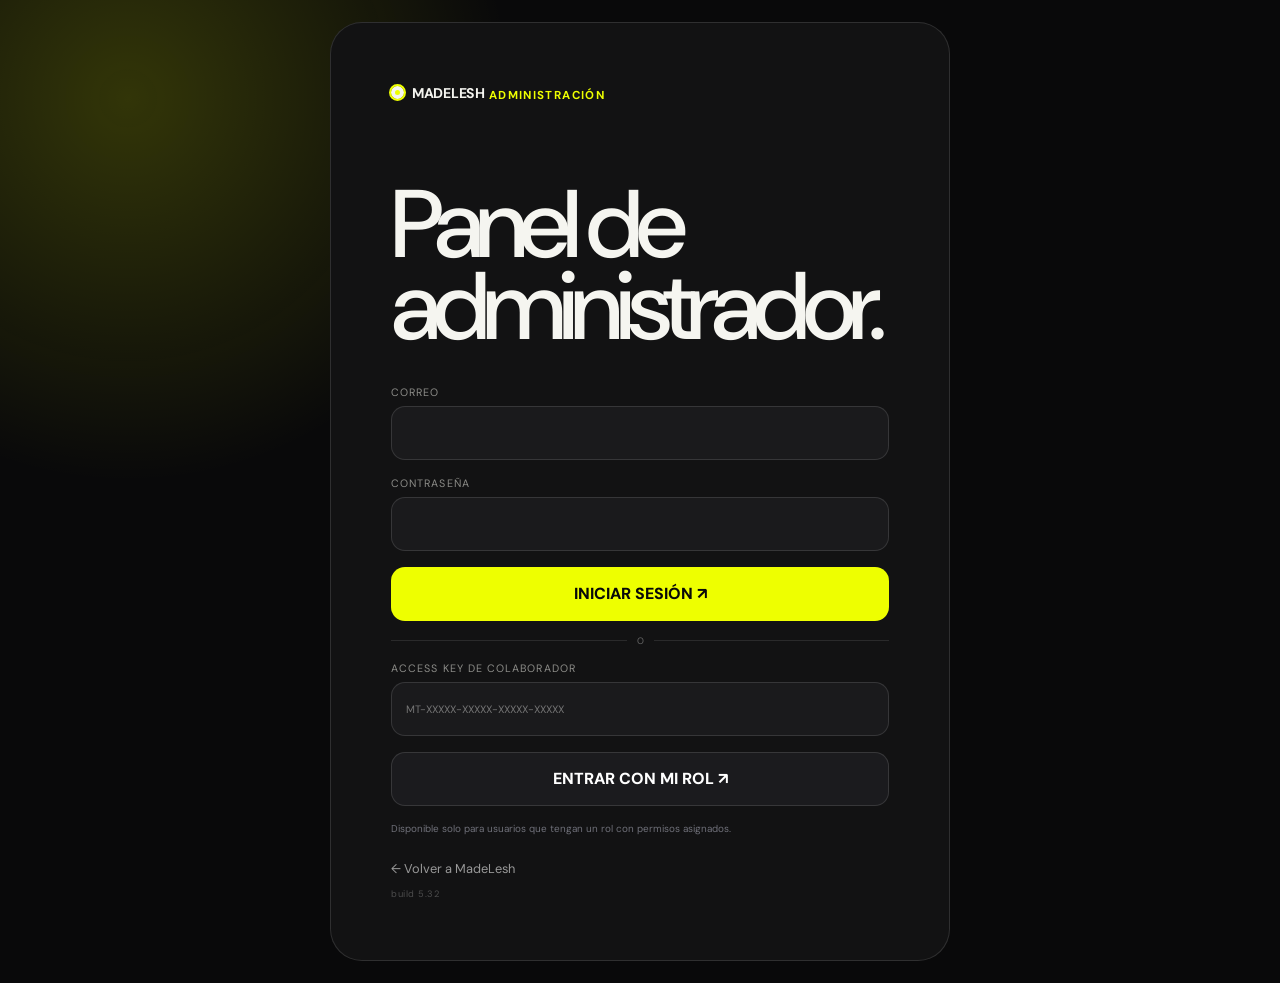
==== commit d6e94edb: "Add files via upload" ====
--- a/admin.html
+++ b/admin.html
@@ -1,7 +1,7 @@
 <!DOCTYPE html>
 <html lang="es" data-theme="dark">
 <head>
-  <meta name="madelesh-admin-build" content="5.31" />
+  <meta name="madelesh-admin-build" content="5.32" />
   <meta charset="UTF-8" />
   <meta name="viewport" content="width=device-width, initial-scale=1.0" />
   <meta name="theme-color" content="#0b0b0c" />
@@ -10,8 +10,8 @@
   <link rel="preconnect" href="https://fonts.gstatic.com" crossorigin>
   <link href="https://fonts.googleapis.com/css2?family=DM+Sans:wght@400;500;600;700&display=swap" rel="stylesheet">
   <link id="siteFavicon" rel="icon" type="image/png" href="" />
-  <link rel="stylesheet" href="styles.css?v=5.31" />
-  <link rel="stylesheet" href="admin.css?v=5.31" />
+  <link rel="stylesheet" href="styles.css?v=5.32" />
+  <link rel="stylesheet" href="admin.css?v=5.32" />
 </head>
 <body class="admin-body">
 
@@ -49,7 +49,7 @@
 
       <p class="admin-error" id="adminLoginError" hidden></p>
       <a class="back-site" href="index.html">← Volver a MadeLesh</a>
-      <small class="admin-build-marker">build 5.31</small>
+      <small class="admin-build-marker">build 5.32</small>
     </div>
   </section>
 
@@ -111,7 +111,7 @@
       <div class="admin-sidebar-footer">
         <span id="adminIdentity"></span>
         <button id="adminLogout">Cerrar sesión</button>
-        <small class="admin-build-marker">build 5.31</small>
+        <small class="admin-build-marker">build 5.32</small>
       </div>
     </aside>
 
@@ -359,23 +359,11 @@
                       </label>
                       <button class="ghost-btn" id="clearProductBannerImage" type="button">Quitar</button>
                     </div>
-                    <small class="image-size-hint"><strong>Medida recomendada:</strong> 960 × 420 px para la zona visual. La vista previa inferior respeta la proporción completa 1920 × 420 px.</small>
-                  </div>
-                  <div class="banner-image-preview-admin banner-full-preview-admin" id="productBannerImagePreview" title="Arrastra la imagen del lado derecho para cambiar su posición">
-                    <div class="banner-full-preview-copy">
-                      <span>DESTACADO DEL MES</span>
-                      <small id="productBannerPreviewBrand">MARCA</small>
-                      <strong id="productBannerPreviewName">Nombre del producto</strong>
-                      <p id="productBannerPreviewSummary">La descripción del producto se mostrará aquí.</p>
-                      <button type="button" tabindex="-1">Ver</button>
-                    </div>
-                    <div class="banner-full-preview-media" id="productBannerImagePreviewMedia">
-                      <span class="banner-preview-empty">Vista previa del banner 1920 × 420</span>
-                    </div>
+                    <small class="image-size-hint"><strong>Medida recomendada:</strong> 960 × 420 px para la zona visual del banner.</small>
                   </div>
                 </div>
                 <div class="banner-transform-editor">
-                  <div class="banner-transform-head"><strong>AJUSTAR IMAGEN</strong><small>Arrastra la imagen en la vista previa o usa los controles.</small></div>
+                  <div class="banner-transform-head"><strong>AJUSTAR IMAGEN</strong><small>Usa los controles para definir tamaño y posición en el banner.</small></div>
                   <div class="banner-transform-controls">
                     <label>TAMAÑO <input id="productBannerImageScale" type="range" min="60" max="180" step="1" value="100"><output id="productBannerImageScaleValue">100%</output></label>
                     <label>POSICIÓN HORIZONTAL <input id="productBannerImagePositionX" type="range" min="0" max="100" step="1" value="50"><output id="productBannerImagePositionXValue">50%</output></label>
@@ -457,9 +445,15 @@
                 </div>
                 <label class="variant-search-admin">
                   BUSCAR PRODUCTO
-                  <input id="productVariantSearch" type="search" placeholder="Buscar por nombre, marca o modelo..." autocomplete="off" />
+                  <input id="productVariantSearch" type="search" placeholder="Escribe para buscar por nombre, marca o modelo..." autocomplete="off" />
                 </label>
-                <div class="product-variant-picker" id="productVariantList"><span class="variant-empty-admin">Guarda productos en la biblioteca para poder enlazarlos.</span></div>
+                <div class="product-variant-picker variant-search-results" id="productVariantList" hidden></div>
+                <div class="variant-selected-wrap">
+                  <span class="variant-selected-label">VARIANTES ENLAZADAS</span>
+                  <div class="product-variant-selected" id="productVariantSelectedList">
+                    <span class="variant-empty-admin">Todavía no hay variantes enlazadas.</span>
+                  </div>
+                </div>
               </div>
 
               <div class="product-form-section-title"><span>04</span><div><strong>Especificaciones</strong><small>Conexiones y datos técnicos por categoría</small></div></div>
@@ -887,7 +881,7 @@
   </div>
 
   <script type="module">
-console.info("MadeLesh Admin build 5.31");
+console.info("MadeLesh Admin build 5.32");
 import { API_BASE } from "./config.js";
 
 const adminLogin = document.getElementById("adminLogin");
@@ -991,6 +985,7 @@
 const productLivePreviewSpecs = document.getElementById("productLivePreviewSpecs");
 const productVariantSearch = document.getElementById("productVariantSearch");
 const productVariantList = document.getElementById("productVariantList");
+const productVariantSelectedList = document.getElementById("productVariantSelectedList");
 const productYoutubeCreditName = document.getElementById("productYoutubeCreditName");
 const productYoutubeCreditUrl = document.getElementById("productYoutubeCreditUrl");
 const productTiktokCreditName = document.getElementById("productTiktokCreditName");
@@ -1077,7 +1072,7 @@
 const auditTypeFilter = document.getElementById("auditTypeFilter");
 const reloadAudit = document.getElementById("reloadAudit");
 
-let adminToken = localStorage.getItem("madetech_admin_token") || "";
+let adminToken = localStorage.getItem("madetech_admin_token") || localStorage.getItem("madetech_user_token") || "";
 let adminSession = null;
 let products = [];
 let adminRoles = [];
@@ -1097,8 +1092,8 @@
 let contactIconDataUrls = { discord:"", steam:"", x:"", youtube:"", tiktok:"", email:"" };
 let colorImagesByHex = {};
 const ADMIN_BUILD_RELEASE = {
-  version: "5.31",
-  title: "MousePads, Setups y tema claro",
+  version: "5.32",
+  title: "Correcciones de interfaz, roles y Access Keys",
   date: "2026-09-27",
   changes: {
     added: [
@@ -1356,18 +1351,69 @@
 /* ---------------- PRODUCT VARIANTS + REVIEW META ---------------- */
 function currentEditingProductId(){ return Number(document.getElementById("productId")?.value || 0); }
 function productThumbForAdmin(product){ return safeImageSource(product?.imageUrl) || safeImageSource(Array.isArray(product?.images)?product.images[0]:"") || categoryPlaceholderDataUrl(product?.category); }
+function renderSelectedVariants(){
+  if(!productVariantSelectedList) return;
+  const selected = [...selectedVariantProductIds]
+    .map(id => products.find(p => Number(p.id) === Number(id)))
+    .filter(Boolean);
+
+  productVariantSelectedList.innerHTML = selected.length
+    ? selected.map(p => `
+      <div class="variant-selected-item">
+        <img src="${escapeAttr(productThumbForAdmin(p))}" alt="">
+        <span><strong>${escapeHtml(p.name || "Producto")}</strong><small>${escapeHtml(`${p.brand || ""}${p.model ? ` · ${p.model}` : ""}`)}</small></span>
+        <button type="button" data-remove-variant="${p.id}" aria-label="Quitar variante">×</button>
+      </div>`).join("")
+    : `<span class="variant-empty-admin">Todavía no hay variantes enlazadas.</span>`;
+
+  productVariantSelectedList.querySelectorAll("[data-remove-variant]").forEach(button => {
+    button.addEventListener("click", () => {
+      selectedVariantProductIds.delete(Number(button.dataset.removeVariant));
+      renderVariantSelector();
+    });
+  });
+}
+
 function renderVariantSelector(){
   if(!productVariantList) return;
-  const currentId=currentEditingProductId();
-  const category=productCategory?.value || "";
-  const query=String(productVariantSearch?.value||"").trim().toLowerCase();
-  const candidates=products.filter(p=>Number(p.id)!==currentId && (!category || p.category===category)).filter(p=>!query || `${p.brand||""} ${p.name||""} ${p.model||""}`.toLowerCase().includes(query));
-  productVariantList.innerHTML=candidates.length?candidates.map(p=>{
-    const selected=selectedVariantProductIds.has(Number(p.id));
-    return `<button type="button" class="variant-product-option ${selected?"active":""}" data-variant-product="${p.id}" aria-pressed="${selected}"><img src="${escapeAttr(productThumbForAdmin(p))}" alt=""><span><strong>${escapeHtml(p.name||"Producto")}</strong><small>${escapeHtml(`${p.brand||""}${p.model?` · ${p.model}`:""}`)}</small></span><i>${selected?"✓":"+"}</i></button>`;
-  }).join(""):`<span class="variant-empty-admin">No hay productos de esta categoría que coincidan.</span>`;
-  productVariantList.querySelectorAll("[data-variant-product]").forEach(btn=>btn.addEventListener("click",()=>{const id=Number(btn.dataset.variantProduct);if(selectedVariantProductIds.has(id))selectedVariantProductIds.delete(id);else if(selectedVariantProductIds.size<12)selectedVariantProductIds.add(id);else return alert("Máximo 12 variantes enlazadas.");renderVariantSelector();}));
-}
+  renderSelectedVariants();
+
+  const currentId = currentEditingProductId();
+  const category = productCategory?.value || "";
+  const query = String(productVariantSearch?.value || "").trim().toLowerCase();
+
+  if(!query){
+    productVariantList.hidden = true;
+    productVariantList.innerHTML = "";
+    return;
+  }
+
+  const candidates = products
+    .filter(p => Number(p.id) !== currentId && (!category || p.category === category))
+    .filter(p => !selectedVariantProductIds.has(Number(p.id)))
+    .filter(p => `${p.brand || ""} ${p.name || ""} ${p.model || ""}`.toLowerCase().includes(query))
+    .slice(0, 12);
+
+  productVariantList.hidden = false;
+  productVariantList.innerHTML = candidates.length
+    ? candidates.map(p => `
+      <button type="button" class="variant-product-option" data-variant-product="${p.id}">
+        <img src="${escapeAttr(productThumbForAdmin(p))}" alt="">
+        <span><strong>${escapeHtml(p.name || "Producto")}</strong><small>${escapeHtml(`${p.brand || ""}${p.model ? ` · ${p.model}` : ""}`)}</small></span>
+        <i>+</i>
+      </button>`).join("")
+    : `<span class="variant-empty-admin">No encontré productos de esta categoría.</span>`;
+
+  productVariantList.querySelectorAll("[data-variant-product]").forEach(button => {
+    button.addEventListener("click", () => {
+      if(selectedVariantProductIds.size >= 12) return alert("Máximo 12 variantes enlazadas.");
+      selectedVariantProductIds.add(Number(button.dataset.variantProduct));
+      if(productVariantSearch) productVariantSearch.value = "";
+      renderVariantSelector();
+    });
+  });
+}
+
 function setProductVariants(ids=[]){ selectedVariantProductIds=new Set((Array.isArray(ids)?ids:[]).map(Number).filter(Number.isFinite)); renderVariantSelector(); }
 productVariantSearch?.addEventListener("input",renderVariantSelector);
 
@@ -1663,7 +1709,6 @@
 }
 
 function renderProductBannerImagePreview() {
-  if (!productBannerImagePreview) return;
   const src = safeImageSource(productBannerImageUrl?.value || "");
   const { scale, x, y } = bannerTransformState();
   if (productBannerImageScaleValue) productBannerImageScaleValue.textContent = `${Math.round(scale)}%`;
@@ -3603,7 +3648,7 @@
   }
 
   document.querySelectorAll("[data-reveal-key]").forEach(button => {
-    button.addEventListener("click", () => revealAccessKey(Number(button.dataset.revealKey)));
+    button.addEventListener("click", () => revealAccessKey(Number(button.dataset.revealKey), button));
   });
   document.querySelectorAll("[data-copy-key]").forEach(button => {
     button.addEventListener("click", () => copyRevealedKey(Number(button.dataset.copyKey), button));
@@ -3631,8 +3676,13 @@
 
 
 async function revealAccessKey(id, button) {
+  button = button || document.querySelector(`[data-reveal-key="${id}"]`);
   const output = document.getElementById(`keyRevealValue_${id}`);
   const copyButton = document.querySelector(`[data-copy-key="${id}"]`);
+  if (!button || !output) {
+    alert("No se pudo localizar el control de esta Access Key. Recarga el panel e inténtalo de nuevo.");
+    return;
+  }
 
   if (button.dataset.visible === "true") {
     output.textContent = "MT-•••••-•••••-•••••-•••••";
--- a/styles.css
+++ b/styles.css
@@ -4867,3 +4867,109 @@
 html[data-theme="light"] .product-variant-card{background:#fff!important;color:#111!important;border-color:#d1d1d1!important}
 html[data-theme="light"] .product-variant-card img{background:#f2f2f2!important}
 
+
+
+/* ==========================================================
+   MADELESH V5.32 — LIGHT UI / VARIANTES / BADGES / PANEL
+   ========================================================== */
+
+/* Tema claro: botones y textos con contraste real. */
+html[data-theme="light"] .review-read,
+html[data-theme="light"] .product-card-footer .review-read{
+  background:#111!important;
+  color:#fff!important;
+  border-color:#111!important;
+}
+html[data-theme="light"] .review-read *,
+html[data-theme="light"] .product-card-footer .review-read *{
+  color:#fff!important;
+  stroke:#fff!important;
+}
+
+html[data-theme="light"] .purchase-card.official-purchase{
+  background:#151515!important;
+  border-color:#151515!important;
+  color:#fff!important;
+}
+html[data-theme="light"] .purchase-card.official-purchase *,
+html[data-theme="light"] .purchase-card.official-purchase .link-copy strong,
+html[data-theme="light"] .purchase-card.official-purchase .link-copy span{
+  color:#fff!important;
+}
+html[data-theme="light"] .purchase-card.official-purchase .link-icon{
+  background:#292929!important;
+  color:#fff!important;
+}
+html[data-theme="light"] .purchase-card:not(.official-purchase),
+html[data-theme="light"] .review-link-card{
+  background:#fff!important;
+  color:#111!important;
+  border-color:#cfcfcf!important;
+}
+html[data-theme="light"] .purchase-card:not(.official-purchase) *,
+html[data-theme="light"] .review-link-card *{
+  color:#111!important;
+}
+html[data-theme="light"] .purchase-card:not(.official-purchase) .link-copy span,
+html[data-theme="light"] .review-link-card .link-copy span{
+  color:#666!important;
+}
+
+/* Contadores de cabecera siempre legibles. */
+html[data-theme="light"] .header-favorites-count,
+html[data-theme="light"] .product-notification-badge{
+  background:#111!important;
+  color:#fff!important;
+  border-color:#fff!important;
+}
+.header-favorites-count,
+.product-notification-badge{
+  z-index:5!important;
+  font-variant-numeric:tabular-nums;
+}
+
+/* Variantes: sin banda/fondo gris detrás. */
+.product-variants-section{
+  background:transparent!important;
+  box-shadow:none!important;
+}
+.product-variants-list{
+  background:transparent!important;
+}
+html[data-theme="light"] .product-variants-section{
+  background:transparent!important;
+}
+html[data-theme="light"] .product-variant-card{
+  background:#fff!important;
+  color:#111!important;
+  border:1px solid #bdbdbd!important;
+  box-shadow:none!important;
+}
+html[data-theme="light"] .product-variant-card:hover{
+  background:#f7f7f7!important;
+  border-color:#777!important;
+}
+html[data-theme="light"] .product-variant-card b{
+  color:#111!important;
+}
+
+/* Cabecera y acciones en modo claro. */
+html[data-theme="light"] .header-favorites-box,
+html[data-theme="light"] .header-setups-box,
+html[data-theme="light"] .product-notification-button,
+html[data-theme="light"] .theme-toggle{
+  color:#111!important;
+  background:#fff!important;
+  border-color:#cfcfcf!important;
+}
+html[data-theme="light"] .header-favorites-box svg,
+html[data-theme="light"] .header-setups-box svg,
+html[data-theme="light"] .product-notification-button svg{
+  stroke:#111!important;
+}
+
+/* Fallback por si queda una versión anterior de la franja inferior en caché. */
+html[data-theme="light"] .product-card-footer,
+html[data-theme="light"] .review-card .review-read{
+  color:#111;
+}
--- a/admin.css
+++ b/admin.css
@@ -2216,3 +2216,67 @@
 /* Banner preview at the actual full-banner ratio: 1920×420 = 32:7. */
 .banner-image-editor-grid{grid-template-columns:1fr!important}.banner-full-preview-admin{width:100%!important;aspect-ratio:32/7!important;min-height:0!important;height:auto!important;display:grid!important;grid-template-columns:1fr 1fr!important;overflow:hidden!important}.banner-full-preview-copy{padding:clamp(14px,2vw,32px)!important}.banner-full-preview-media{min-height:0!important;height:100%!important}.banner-full-preview-media img{width:100%!important;height:100%!important;object-fit:contain!important}
 @media(max-width:850px){.review-admin-grid{grid-template-columns:1fr}.review-credit-grid{grid-template-columns:1fr}.product-variant-picker{grid-template-columns:1fr}.banner-full-preview-admin{aspect-ratio:auto!important;min-height:330px!important;grid-template-columns:1fr!important}.banner-full-preview-media{min-height:180px!important}}
+
+
+/* ==========================================================
+   MADELESH V5.32 — VARIANTES COMPACTAS / SIN PREVIEW BANNER
+   ========================================================== */
+.banner-full-preview-admin,
+.banner-image-preview-admin{
+  display:none!important;
+}
+.banner-image-editor-grid{
+  display:block!important;
+}
+.variant-search-results[hidden]{display:none!important}
+.variant-search-results{
+  margin-top:8px!important;
+  max-height:260px!important;
+  grid-template-columns:repeat(auto-fill,minmax(230px,1fr))!important;
+}
+.variant-selected-wrap{
+  margin-top:14px;
+  padding-top:12px;
+  border-top:1px solid rgba(255,255,255,.08);
+}
+.variant-selected-label{
+  display:block;
+  margin-bottom:8px;
+  color:#777780;
+  font-size:.58rem;
+  letter-spacing:.09em;
+}
+.product-variant-selected{
+  display:flex;
+  flex-wrap:wrap;
+  gap:8px;
+}
+.variant-selected-item{
+  min-width:210px;
+  max-width:310px;
+  min-height:58px;
+  padding:6px 7px;
+  display:grid;
+  grid-template-columns:44px minmax(0,1fr) 28px;
+  gap:8px;
+  align-items:center;
+  border:1px solid rgba(255,255,255,.1);
+  border-radius:12px;
+  background:#151517;
+}
+.variant-selected-item img{
+  width:44px;height:44px;object-fit:contain;padding:4px;
+  border-radius:9px;background:#0f0f10;
+}
+.variant-selected-item>span{min-width:0;display:grid;gap:2px}
+.variant-selected-item strong{
+  font-size:.68rem;white-space:nowrap;overflow:hidden;text-overflow:ellipsis;
+}
+.variant-selected-item small{
+  color:#74747c;font-size:.56rem;white-space:nowrap;overflow:hidden;text-overflow:ellipsis;
+}
+.variant-selected-item button{
+  width:28px;height:28px;border:0;border-radius:8px;
+  background:#232326;color:#fff;font-size:1rem;cursor:pointer;
+}
+.variant-selected-item button:hover{background:#3a2020;color:#ff8585}
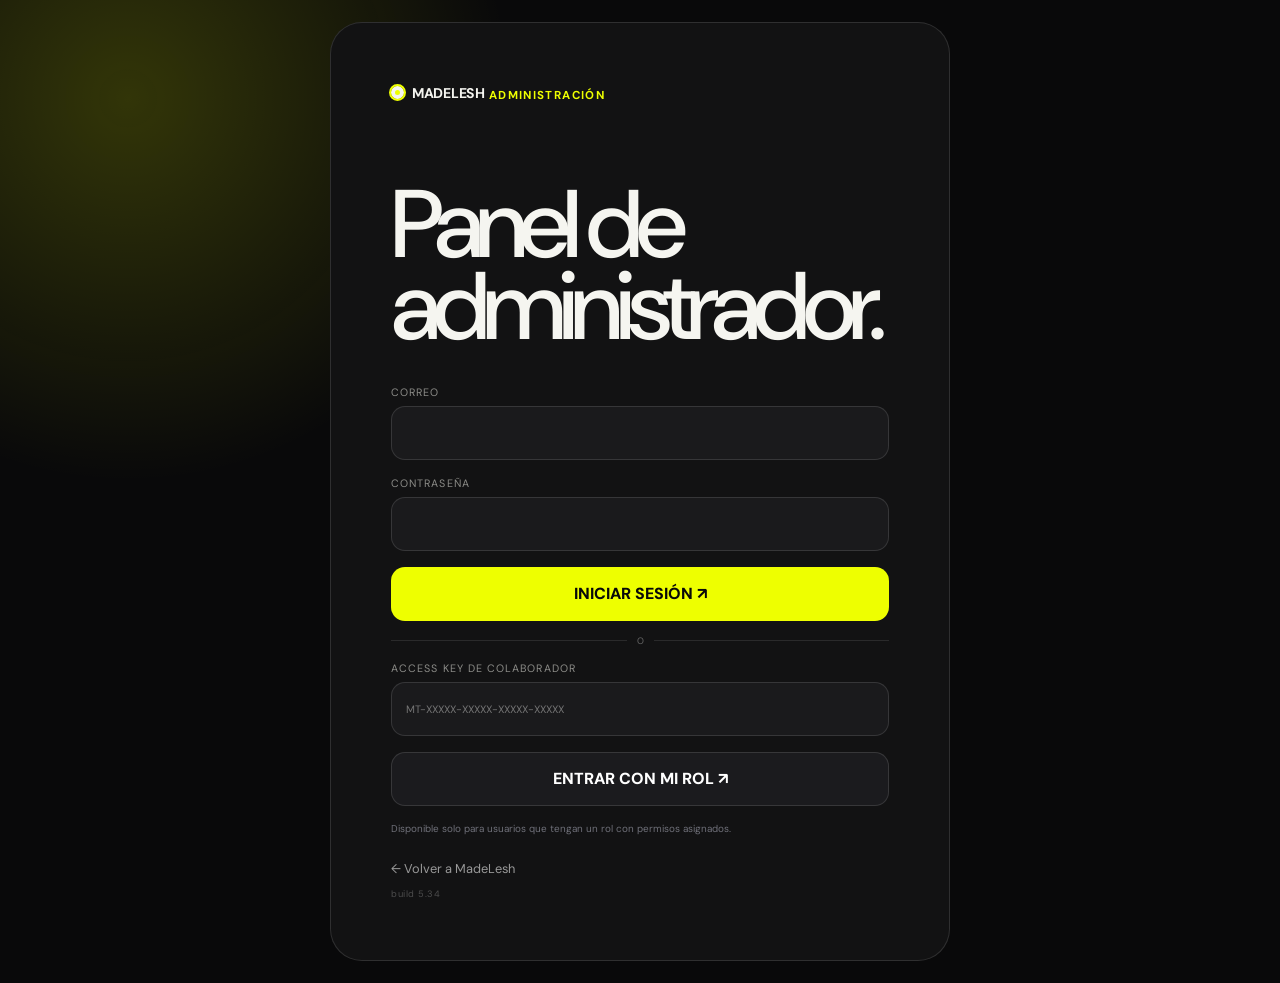
==== commit f2307084: "Add files via upload" ====
--- a/admin.html
+++ b/admin.html
@@ -1,7 +1,7 @@
 <!DOCTYPE html>
 <html lang="es" data-theme="dark">
 <head>
-  <meta name="madelesh-admin-build" content="5.32" />
+  <meta name="madelesh-admin-build" content="5.34" />
   <meta charset="UTF-8" />
   <meta name="viewport" content="width=device-width, initial-scale=1.0" />
   <meta name="theme-color" content="#0b0b0c" />
@@ -10,8 +10,8 @@
   <link rel="preconnect" href="https://fonts.gstatic.com" crossorigin>
   <link href="https://fonts.googleapis.com/css2?family=DM+Sans:wght@400;500;600;700&display=swap" rel="stylesheet">
   <link id="siteFavicon" rel="icon" type="image/png" href="" />
-  <link rel="stylesheet" href="styles.css?v=5.32" />
-  <link rel="stylesheet" href="admin.css?v=5.32" />
+  <link rel="stylesheet" href="styles.css?v=5.34" />
+  <link rel="stylesheet" href="admin.css?v=5.34" />
 </head>
 <body class="admin-body">
 
@@ -49,7 +49,7 @@
 
       <p class="admin-error" id="adminLoginError" hidden></p>
       <a class="back-site" href="index.html">← Volver a MadeLesh</a>
-      <small class="admin-build-marker">build 5.32</small>
+      <small class="admin-build-marker">build 5.34</small>
     </div>
   </section>
 
@@ -90,6 +90,10 @@
           <svg viewBox="0 0 24 24" aria-hidden="true"><path d="M4 6h16v12H4z"></path><circle cx="9" cy="11" r="2"></circle><path d="m6 16 4-4 3 3 2-2 3 3"></path></svg>
           <span>Apariencia</span>
         </button>
+        <button data-panel="iconsPanel" data-permission="settings.branding">
+          <svg viewBox="0 0 24 24" aria-hidden="true"><path d="M4 4h6v6H4zM14 4h6v6h-6zM4 14h6v6H4zM14 14h6v6h-6z"></path></svg>
+          <span>Iconos</span>
+        </button>
         <button data-panel="avatarsPanel" data-permission="profiles.manage_avatars">
           <svg viewBox="0 0 24 24" aria-hidden="true"><circle cx="12" cy="8" r="4"></circle><path d="M4.5 21a7.5 7.5 0 0 1 15 0"></path></svg>
           <span>Fotos de perfil</span>
@@ -111,7 +115,7 @@
       <div class="admin-sidebar-footer">
         <span id="adminIdentity"></span>
         <button id="adminLogout">Cerrar sesión</button>
-        <small class="admin-build-marker">build 5.32</small>
+        <small class="admin-build-marker">build 5.34</small>
       </div>
     </aside>
 
@@ -163,7 +167,10 @@
               <div class="form-row">
                 <label>
                   MARCA
-                  <input id="productBrand" type="text" required />
+                  <div class="product-brand-input-wrap">
+                    <span class="product-brand-icon-preview" id="productBrandIconPreview" aria-hidden="true">B</span>
+                    <input id="productBrand" type="text" required />
+                  </div>
                 </label>
                 <label>
                   NOMBRE DEL PRODUCTO
@@ -360,15 +367,6 @@
                       <button class="ghost-btn" id="clearProductBannerImage" type="button">Quitar</button>
                     </div>
                     <small class="image-size-hint"><strong>Medida recomendada:</strong> 960 × 420 px para la zona visual del banner.</small>
-                  </div>
-                </div>
-                <div class="banner-transform-editor">
-                  <div class="banner-transform-head"><strong>AJUSTAR IMAGEN</strong><small>Usa los controles para definir tamaño y posición en el banner.</small></div>
-                  <div class="banner-transform-controls">
-                    <label>TAMAÑO <input id="productBannerImageScale" type="range" min="60" max="180" step="1" value="100"><output id="productBannerImageScaleValue">100%</output></label>
-                    <label>POSICIÓN HORIZONTAL <input id="productBannerImagePositionX" type="range" min="0" max="100" step="1" value="50"><output id="productBannerImagePositionXValue">50%</output></label>
-                    <label>POSICIÓN VERTICAL <input id="productBannerImagePositionY" type="range" min="0" max="100" step="1" value="50"><output id="productBannerImagePositionYValue">50%</output></label>
-                    <button class="ghost-btn" id="resetProductBannerTransform" type="button">CENTRAR</button>
                   </div>
                 </div>
               </div>
@@ -700,6 +698,43 @@
           <div class="branding-save-row">
             <p>PNG, JPG o WEBP. Recomendado: fondo transparente. Máximo aproximado 220 KB por imagen.</p>
             <button class="primary-admin-btn" id="saveBrandingSettings" type="button">GUARDAR APARIENCIA ↗</button>
+          </div>
+        </div>
+      </section>
+
+      <section class="admin-panel" id="iconsPanel">
+        <div class="admin-grid icons-admin-layout">
+          <div class="admin-card icon-library-card">
+            <div class="card-heading">
+              <div>
+                <span class="admin-eyebrow">ICONOS AUTOMÁTICOS</span>
+                <h2>Especificaciones</h2>
+                <p>MadeLesh usa iconos predeterminados automáticamente. Puedes reemplazar cualquiera subiendo tu propio icono.</p>
+              </div>
+            </div>
+            <div class="spec-icon-library" id="specIconLibrary"></div>
+          </div>
+
+          <div class="admin-card brand-icon-library-card">
+            <div class="card-heading">
+              <div>
+                <span class="admin-eyebrow">MARCAS</span>
+                <h2>Iconos de marcas</h2>
+                <p>Guarda el logo de una marca una sola vez. Al escribir esa marca en un producto, MadeLesh lo aplica automáticamente.</p>
+              </div>
+            </div>
+            <div class="brand-icon-add-row">
+              <label>NOMBRE DE LA MARCA<input id="brandIconName" type="text" placeholder="Ej. Razer" /></label>
+              <label class="branding-file-button brand-icon-upload-button"><input id="brandIconFile" type="file" accept="image/png,image/jpeg,image/webp" /><span>SELECCIONAR ICONO</span></label>
+              <div class="brand-icon-pending-preview" id="brandIconPendingPreview"><span>Sin icono</span></div>
+              <button class="primary-admin-btn" id="addBrandIcon" type="button">AGREGAR MARCA ↗</button>
+            </div>
+            <div class="brand-icon-library" id="brandIconLibrary"></div>
+          </div>
+
+          <div class="icons-save-row">
+            <p>Recomendado: PNG/WebP transparente y cuadrado. Los iconos se optimizan antes de guardarse.</p>
+            <button class="primary-admin-btn" id="saveIconSettings" type="button">GUARDAR ICONOS ↗</button>
           </div>
         </div>
       </section>
@@ -881,7 +916,7 @@
   </div>
 
   <script type="module">
-console.info("MadeLesh Admin build 5.32");
+console.info("MadeLesh Admin build 5.34");
 import { API_BASE } from "./config.js";
 
 const adminLogin = document.getElementById("adminLogin");
@@ -907,6 +942,14 @@
 const clearBrandingLogoDark = document.getElementById("clearBrandingLogoDark");
 const clearBrandingFaviconLight = document.getElementById("clearBrandingFaviconLight");
 const clearBrandingFaviconDark = document.getElementById("clearBrandingFaviconDark");
+const specIconLibrary = document.getElementById("specIconLibrary");
+const brandIconName = document.getElementById("brandIconName");
+const brandIconFile = document.getElementById("brandIconFile");
+const brandIconPendingPreview = document.getElementById("brandIconPendingPreview");
+const addBrandIcon = document.getElementById("addBrandIcon");
+const brandIconLibrary = document.getElementById("brandIconLibrary");
+const saveIconSettings = document.getElementById("saveIconSettings");
+const productBrandIconPreview = document.getElementById("productBrandIconPreview");
 const saveBrandingSettings = document.getElementById("saveBrandingSettings");
 
 const contactsSettingsForm = document.getElementById("contactsSettingsForm");
@@ -1089,11 +1132,14 @@
 let brandingLogoDarkDataUrl = "";
 let brandingFaviconLightDataUrl = "";
 let brandingFaviconDarkDataUrl = "";
+let adminSpecIcons = {};
+let adminBrandIcons = {};
+let pendingBrandIconDataUrl = "";
 let contactIconDataUrls = { discord:"", steam:"", x:"", youtube:"", tiktok:"", email:"" };
 let colorImagesByHex = {};
 const ADMIN_BUILD_RELEASE = {
-  version: "5.32",
-  title: "Correcciones de interfaz, roles y Access Keys",
+  version: "5.34",
+  title: "Iconos automáticos y marcas",
   date: "2026-09-27",
   changes: {
     added: [
@@ -1179,6 +1225,111 @@
 
   return data;
 }
+
+/* ---------------- AUTOMATIC ICONS ---------------- */
+const SPEC_ICON_LIBRARY = [
+  ["mcu","MCU"],["pollingRate","Polling Rate"],["switchType","Switch"],["battery","Batería"],["batteryHours","Autonomía"],
+  ["weight","Peso"],["sensor","Sensor"],["material","Material"],["switchTechnology","Tecnología de switch"],["layout","Formato / Layout"],
+  ["hotSwap","Hot-swap"],["rapidTrigger","Rapid Trigger"],["keycaps","Keycaps"],["mount","Montaje"],["driverConfig","Drivers"],
+  ["soundSignature","Firma sonora"],["impedance","Impedancia"],["sensitivity","Sensibilidad"],["frequencyResponse","Respuesta en frecuencia"],
+  ["cableConnector","Conector de cable"],["plug","Plug"],["detachableCable","Cable desmontable"],["microphone","Micrófono"],
+  ["weightPerSide","Peso por lado"],["driver","Driver"],["detachableMic","Micrófono desmontable"],["codec","Codec"],["spatialAudio","Sonido espacial"],
+  ["earpads","Almohadillas"],["surfaceMaterial","Superficie"],["surfaceType","Tipo de superficie"],["dimensions","Dimensiones"],
+  ["widthMm","Ancho"],["heightMm","Largo"],["thicknessMm","Grosor"],["baseMaterial","Material de base"],
+  ["antiSlipBase","Base antideslizante"],["stitchedEdges","Bordes cosidos"],["waterResistant","Resistencia al agua"],["washable","Lavable"]
+];
+
+function normalizeAdminIconKey(value){
+  return String(value||"").trim().toLowerCase().normalize("NFD").replace(/[\u0300-\u036f]/g,"").replace(/[^a-z0-9]+/g,"-").replace(/^-+|-+$/g,"");
+}
+
+function defaultAdminSpecIconSvg(key,label=""){
+  const value=`${key} ${label}`.toLowerCase();
+  if(/battery|autonom/.test(value))return `<svg viewBox="0 0 24 24"><rect x="3" y="7" width="17" height="10" rx="2"></rect><path d="M20 10h2v4h-2M6 10h8"></path></svg>`;
+  if(/weight|peso/.test(value))return `<svg viewBox="0 0 24 24"><path d="M6 20h12l-1.5-11h-9z"></path><path d="M9 9a3 3 0 0 1 6 0"></path></svg>`;
+  if(/sensor|sensitivity|sensibilidad/.test(value))return `<svg viewBox="0 0 24 24"><circle cx="12" cy="12" r="7"></circle><circle cx="12" cy="12" r="2"></circle><path d="M12 2v3M12 19v3M2 12h3M19 12h3"></path></svg>`;
+  if(/polling|frequency|frecuencia/.test(value))return `<svg viewBox="0 0 24 24"><path d="M4 14a8 8 0 1 1 2 4"></path><path d="M4 19v-5h5"></path></svg>`;
+  if(/switch|hot-swap|rapid/.test(value))return `<svg viewBox="0 0 24 24"><rect x="5" y="6" width="14" height="12" rx="2"></rect><path d="M8 10h8M8 14h5"></path></svg>`;
+  if(/layout|format|dimension|width|height|ancho|largo|thickness|grosor/.test(value))return `<svg viewBox="0 0 24 24"><path d="M4 7h16v10H4z"></path><path d="M7 4v3M17 4v3M7 17v3M17 17v3"></path></svg>`;
+  if(/microphone|micrófono/.test(value))return `<svg viewBox="0 0 24 24"><rect x="9" y="3" width="6" height="11" rx="3"></rect><path d="M6 11a6 6 0 0 0 12 0M12 17v4"></path></svg>`;
+  if(/driver|sound|spatial|firma/.test(value))return `<svg viewBox="0 0 24 24"><circle cx="12" cy="12" r="7"></circle><circle cx="12" cy="12" r="2"></circle></svg>`;
+  if(/material|surface|superficie|base|earpads|almohadillas/.test(value))return `<svg viewBox="0 0 24 24"><path d="m12 3 8 5-8 5-8-5z"></path><path d="m4 12 8 5 8-5"></path></svg>`;
+  if(/plug|connector|cable/.test(value))return `<svg viewBox="0 0 24 24"><path d="M8 4v6M16 4v6M6 10h12v4a6 6 0 0 1-12 0z"></path></svg>`;
+  if(/mcu|codec/.test(value))return `<svg viewBox="0 0 24 24"><rect x="7" y="7" width="10" height="10" rx="2"></rect><path d="M9 3v4M15 3v4M9 17v4M15 17v4M3 9h4M17 9h4M3 15h4M17 15h4"></path></svg>`;
+  return `<svg viewBox="0 0 24 24"><circle cx="12" cy="12" r="8"></circle><path d="M12 8v4M12 16h.01"></path></svg>`;
+}
+
+function adminSpecIconHtml(key,label=""){
+  const src=safeImageSource(adminSpecIcons?.[normalizeAdminIconKey(key)]||"");
+  return src?`<img src="${escapeAttr(src)}" alt="">`:defaultAdminSpecIconSvg(key,label);
+}
+
+function normalizeBrandLibraryKey(value){return normalizeAdminIconKey(value);}
+function adminBrandIconEntry(brand){return adminBrandIcons?.[normalizeBrandLibraryKey(brand)]||null;}
+function renderProductBrandIconPreview(){
+  if(!productBrandIconPreview)return;
+  const brand=document.getElementById("productBrand")?.value.trim()||"";
+  const entry=adminBrandIconEntry(brand);
+  const src=safeImageSource(entry?.icon||"");
+  productBrandIconPreview.innerHTML=src?`<img src="${escapeAttr(src)}" alt="">`:`<span>${escapeHtml((brand||"B").charAt(0).toUpperCase())}</span>`;
+  productBrandIconPreview.title=entry?.name?`Icono automático: ${entry.name}`:"Icono predeterminado";
+}
+
+function renderSpecIconLibrary(){
+  if(!specIconLibrary)return;
+  specIconLibrary.innerHTML=SPEC_ICON_LIBRARY.map(([key,label])=>{
+    const custom=safeImageSource(adminSpecIcons?.[normalizeAdminIconKey(key)]||"");
+    return `<article class="spec-icon-admin-item" data-spec-icon-key="${escapeAttr(key)}">
+      <span class="spec-icon-admin-preview">${custom?`<img src="${escapeAttr(custom)}" alt="">`:defaultAdminSpecIconSvg(key,label)}</span>
+      <span class="spec-icon-admin-copy"><strong>${escapeHtml(label)}</strong><small>${custom?"Personalizado":"Predeterminado automático"}</small></span>
+      <label class="icon-upload-mini"><input type="file" accept="image/png,image/jpeg,image/webp" data-spec-icon-file="${escapeAttr(key)}"><span>${custom?"CAMBIAR":"SUBIR"}</span></label>
+      ${custom?`<button type="button" class="icon-reset-mini" data-reset-spec-icon="${escapeAttr(key)}">Predeterminado</button>`:""}
+    </article>`;
+  }).join("");
+  specIconLibrary.querySelectorAll("[data-spec-icon-file]").forEach(input=>input.addEventListener("change",async()=>{
+    const file=input.files?.[0];if(!file)return;
+    try{adminSpecIcons[normalizeAdminIconKey(input.dataset.specIconFile)]=await imageFileToWebpDataUrl(file,{maxSize:128,quality:.82,maxChars:90000});renderSpecIconLibrary();renderCategoryFields(productCategory?.value||"Mouse",collectCategorySpecs());}
+    catch(error){alert(error.message);}finally{input.value="";}
+  }));
+  specIconLibrary.querySelectorAll("[data-reset-spec-icon]").forEach(button=>button.addEventListener("click",()=>{delete adminSpecIcons[normalizeAdminIconKey(button.dataset.resetSpecIcon)];renderSpecIconLibrary();renderCategoryFields(productCategory?.value||"Mouse",collectCategorySpecs());}));
+}
+
+function renderBrandIconPendingPreview(){
+  if(!brandIconPendingPreview)return;
+  brandIconPendingPreview.innerHTML=pendingBrandIconDataUrl?`<img src="${escapeAttr(pendingBrandIconDataUrl)}" alt="">`:`<span>Sin icono</span>`;
+}
+
+function renderBrandIconLibrary(){
+  if(!brandIconLibrary)return;
+  const entries=Object.entries(adminBrandIcons||{}).sort((a,b)=>String(a[1]?.name||a[0]).localeCompare(String(b[1]?.name||b[0]),"es"));
+  brandIconLibrary.innerHTML=entries.length?entries.map(([key,item])=>`<article class="brand-icon-admin-item">
+    <span class="brand-icon-admin-preview"><img src="${escapeAttr(item.icon||"")}" alt=""></span>
+    <span><strong>${escapeHtml(item.name||key)}</strong><small>Se aplica automáticamente al escribir la marca</small></span>
+    <button type="button" data-delete-brand-icon="${escapeAttr(key)}">Eliminar</button>
+  </article>`).join(""):`<div class="empty-admin-state">Todavía no has agregado iconos de marcas.</div>`;
+  brandIconLibrary.querySelectorAll("[data-delete-brand-icon]").forEach(button=>button.addEventListener("click",()=>{delete adminBrandIcons[button.dataset.deleteBrandIcon];renderBrandIconLibrary();renderProductBrandIconPreview();}));
+}
+
+function fillIconSettings(icons={}){
+  adminSpecIcons=icons.specs&&typeof icons.specs==="object"?{...icons.specs}:{};
+  adminBrandIcons=icons.brands&&typeof icons.brands==="object"?{...icons.brands}:{};
+  renderSpecIconLibrary();renderBrandIconLibrary();renderProductBrandIconPreview();
+}
+
+brandIconFile?.addEventListener("change",async()=>{
+  const file=brandIconFile.files?.[0];if(!file)return;
+  try{pendingBrandIconDataUrl=await imageFileToWebpDataUrl(file,{maxSize:160,quality:.84,maxChars:100000});renderBrandIconPendingPreview();}
+  catch(error){alert(error.message);}finally{brandIconFile.value="";}
+});
+addBrandIcon?.addEventListener("click",()=>{
+  const name=brandIconName?.value.trim()||"";if(!name)return alert("Escribe el nombre de la marca.");if(!pendingBrandIconDataUrl)return alert("Selecciona un icono para la marca.");
+  adminBrandIcons[normalizeBrandLibraryKey(name)]={name,icon:pendingBrandIconDataUrl};brandIconName.value="";pendingBrandIconDataUrl="";renderBrandIconPendingPreview();renderBrandIconLibrary();renderProductBrandIconPreview();
+});
+saveIconSettings?.addEventListener("click",async()=>{
+  const old=saveIconSettings.textContent;saveIconSettings.disabled=true;saveIconSettings.textContent="GUARDANDO...";
+  try{const data=await api("/admin/settings/icons",{method:"PUT",body:JSON.stringify({specs:adminSpecIcons,brands:adminBrandIcons})});fillIconSettings(data.icons||{});showAdminToast("Biblioteca de iconos guardada");}
+  catch(error){alert(`No se pudieron guardar los iconos: ${error.code||error.message}`);}finally{saveIconSettings.disabled=false;saveIconSettings.textContent=old;}
+});
 
 /* ---------------- CATEGORY FIELDS ---------------- */
 
@@ -1278,7 +1429,7 @@
       : (String(safeValue || "").trim() ? String(safeValue).split(/[,/]|\s+\+\s+/).map(item => item.trim()).filter(Boolean) : []);
     return `
       <div class="spec-choice-field full-width">
-        <span class="spec-choice-label">${item.label.toUpperCase()}</span>
+        <span class="spec-choice-label admin-spec-field-label"><span class="admin-spec-field-icon">${adminSpecIconHtml(item.key,item.label)}</span><span>${item.label.toUpperCase()}</span></span>
         <div class="spec-choice-group" data-spec-key="${item.key}" data-spec-type="multichoice">
           ${item.options.map(([optionValue, optionLabel]) => {
             const active = selected.includes(String(optionValue));
@@ -1293,7 +1444,7 @@
 
   if (item.type === "boolean") {
     return `
-      <label>${item.label.toUpperCase()}
+      <label><span class="admin-spec-field-label"><span class="admin-spec-field-icon">${adminSpecIconHtml(item.key,item.label)}</span><span>${item.label.toUpperCase()}</span></span>
         <select id="${id}" data-spec-key="${item.key}" data-spec-type="boolean">
           <option value="">Sin especificar</option>
           <option value="true" ${safeValue === true ? "selected" : ""}>Sí</option>
@@ -1304,7 +1455,7 @@
 
   if (item.type === "select") {
     return `
-      <label>${item.label.toUpperCase()}
+      <label><span class="admin-spec-field-label"><span class="admin-spec-field-icon">${adminSpecIconHtml(item.key,item.label)}</span><span>${item.label.toUpperCase()}</span></span>
         <select id="${id}" data-spec-key="${item.key}" data-spec-type="select">
           <option value="">Sin especificar</option>
           ${item.options.map(([value, label]) =>
@@ -1317,14 +1468,14 @@
   if (item.type === "lines") {
     const text = Array.isArray(safeValue) ? safeValue.join("\n") : safeValue;
     return `
-      <label class="full-width">${item.label.toUpperCase()}
+      <label class="full-width"><span class="admin-spec-field-label"><span class="admin-spec-field-icon">${adminSpecIconHtml(item.key,item.label)}</span><span>${item.label.toUpperCase()}</span></span>
         <textarea id="${id}" data-spec-key="${item.key}" data-spec-type="lines" rows="4"
           placeholder="${escapeAttr(item.placeholder)}">${escapeHtml(text)}</textarea>
       </label>`;
   }
 
   return `
-    <label>${item.label.toUpperCase()}
+    <label><span class="admin-spec-field-label"><span class="admin-spec-field-icon">${adminSpecIconHtml(item.key,item.label)}</span><span>${item.label.toUpperCase()}</span></span>
       <input id="${id}" data-spec-key="${item.key}" data-spec-type="${item.type}"
         type="${item.type}" value="${escapeAttr(safeValue)}" placeholder="${escapeAttr(item.placeholder)}">
     </label>`;
@@ -1442,6 +1593,7 @@
 }
 const priceInput=document.getElementById("productPrice");
 priceInput?.addEventListener("blur",()=>{priceInput.value=normalizePriceValue(priceInput.value);renderProductLivePreview();});
+document.getElementById("productBrand")?.addEventListener("input",()=>{renderProductBrandIconPreview();renderProductLivePreview();});
 function normalizeSpecSymbol(key,value){
   if(typeof value!=="string")return value; const text=value.trim(); if(!text)return text;
   if(key==="layout" && /^\d+(?:[.,]\d+)?$/.test(text)) return `${text.replace(",",".")}%`;
@@ -1695,73 +1847,9 @@
   renderMainImagePreview();
 });
 
-function clampBannerControl(value, min, max, fallback) {
-  const number = Number(value);
-  return Number.isFinite(number) ? Math.max(min, Math.min(max, number)) : fallback;
-}
-
-function bannerTransformState() {
-  return {
-    scale: clampBannerControl(productBannerImageScale?.value, 60, 180, 100),
-    x: clampBannerControl(productBannerImagePositionX?.value, 0, 100, 50),
-    y: clampBannerControl(productBannerImagePositionY?.value, 0, 100, 50)
-  };
-}
-
-function renderProductBannerImagePreview() {
-  const src = safeImageSource(productBannerImageUrl?.value || "");
-  const { scale, x, y } = bannerTransformState();
-  if (productBannerImageScaleValue) productBannerImageScaleValue.textContent = `${Math.round(scale)}%`;
-  if (productBannerImagePositionXValue) productBannerImagePositionXValue.textContent = `${Math.round(x)}%`;
-  if (productBannerImagePositionYValue) productBannerImagePositionYValue.textContent = `${Math.round(y)}%`;
-
-  if (productBannerPreviewBrand) productBannerPreviewBrand.textContent = String(document.getElementById("productBrand")?.value || "MARCA").trim() || "MARCA";
-  if (productBannerPreviewName) productBannerPreviewName.textContent = String(document.getElementById("productName")?.value || "Nombre del producto").trim() || "Nombre del producto";
-  if (productBannerPreviewSummary) {
-    const summary = String(document.getElementById("productSummary")?.value || "La descripción del producto se mostrará aquí.").trim();
-    productBannerPreviewSummary.textContent = summary || "La descripción del producto se mostrará aquí.";
-  }
-
-  if (productBannerImagePreviewMedia) {
-    productBannerImagePreviewMedia.innerHTML = src
-      ? `<img src="${escapeAttr(src)}" alt="Vista previa del banner" draggable="false" style="--banner-admin-scale:${scale/100};--banner-admin-x:${(x-50)*0.8}%;--banner-admin-y:${(y-50)*0.8}%">`
-      : `<span class="banner-preview-empty">Vista previa 900 × 420</span>`;
-  }
-}
-
-[productBannerImageScale, productBannerImagePositionX, productBannerImagePositionY].filter(Boolean).forEach(input => input.addEventListener("input", renderProductBannerImagePreview));
-["productBrand","productName","productSummary"].forEach(id => {
-  document.getElementById(id)?.addEventListener("input", renderProductBannerImagePreview);
-});
-resetProductBannerTransform?.addEventListener("click", () => {
-  if (productBannerImageScale) productBannerImageScale.value = "100";
-  if (productBannerImagePositionX) productBannerImagePositionX.value = "50";
-  if (productBannerImagePositionY) productBannerImagePositionY.value = "50";
-  renderProductBannerImagePreview();
-});
-
-let bannerDragState = null;
-productBannerImagePreview?.addEventListener("pointerdown", event => {
-  if (!safeImageSource(productBannerImageUrl?.value || "")) return;
-  if (productBannerImagePreviewMedia && !productBannerImagePreviewMedia.contains(event.target)) return;
-  const rect = (productBannerImagePreviewMedia || productBannerImagePreview).getBoundingClientRect();
-  const state = bannerTransformState();
-  bannerDragState = { pointerId:event.pointerId,startClientX:event.clientX,startClientY:event.clientY,startX:state.x,startY:state.y,width:rect.width||1,height:rect.height||1 };
-  productBannerImagePreview.setPointerCapture?.(event.pointerId);
-  productBannerImagePreview.classList.add("is-dragging");
-  event.preventDefault();
-});
-productBannerImagePreview?.addEventListener("pointermove", event => {
-  if (!bannerDragState || bannerDragState.pointerId !== event.pointerId) return;
-  const nextX = clampBannerControl(bannerDragState.startX + ((event.clientX-bannerDragState.startClientX)/bannerDragState.width)*100,0,100,50);
-  const nextY = clampBannerControl(bannerDragState.startY + ((event.clientY-bannerDragState.startClientY)/bannerDragState.height)*100,0,100,50);
-  if (productBannerImagePositionX) productBannerImagePositionX.value = String(Math.round(nextX));
-  if (productBannerImagePositionY) productBannerImagePositionY.value = String(Math.round(nextY));
-  renderProductBannerImagePreview();
-});
-const finishBannerDrag = () => { bannerDragState=null; productBannerImagePreview?.classList.remove("is-dragging"); };
-productBannerImagePreview?.addEventListener("pointerup", finishBannerDrag);
-productBannerImagePreview?.addEventListener("pointercancel", finishBannerDrag);
+function renderProductBannerImagePreview() { /* V5.34: sin controles manuales de posición */ }
+
+
 
 productBannerImageUrl?.addEventListener("input", renderProductBannerImagePreview);
 
@@ -2411,6 +2499,7 @@
   }
 
   document.getElementById("productBrand").value = product.brand || "";
+  renderProductBrandIconPreview();
   document.getElementById("productName").value = product.name || "";
   document.getElementById("productModel").value = product.model || "";
   document.getElementById("productScore").value =
@@ -2492,6 +2581,7 @@
     renderBrandingPreviews();
     applyAdminBranding();
     fillContactsSettings(data.contacts || {});
+    fillIconSettings(data.icons || {});
     fillAnnouncementSettings(data.announcements || [], data.announcementMode || announcementMode?.value || "scroll");
     fillReleaseSettings(data.release || { version: data.appVersion || "5.18" });
   } catch (error) {
@@ -3179,6 +3269,7 @@
     usersPanel: "Usuarios y roles",
     auditPanel: "Registro de auditoría",
     brandingPanel: "Apariencia",
+    iconsPanel: "Iconos",
     avatarsPanel: "Fotos de perfil",
     contactsPanel: "Contactos",
     announcementsPanel: "Noticias",
@@ -3278,6 +3369,7 @@
   document.getElementById("productCategory").value = product.category || "Mouse";
   document.getElementById("productStatus").value = product.status || "published";
   document.getElementById("productBrand").value = product.brand || "";
+  renderProductBrandIconPreview();
   document.getElementById("productName").value = product.name || "";
   document.getElementById("productModel").value = product.model || "";
   document.getElementById("productScore").value = product.score ?? "";
@@ -3294,9 +3386,6 @@
   setProductImages(Array.isArray(product.images) && product.images.length ? product.images : (product.imageUrl ? [product.imageUrl] : []));
   if (productVideoUrl) productVideoUrl.value = product.specs?.productVideo || "";
   if (productBannerImageUrl) productBannerImageUrl.value = product.specs?.bannerImageUrl || "";
-  if (productBannerImageScale) productBannerImageScale.value = String(product.specs?.bannerImageScale ?? 100);
-  if (productBannerImagePositionX) productBannerImagePositionX.value = String(product.specs?.bannerImagePositionX ?? 50);
-  if (productBannerImagePositionY) productBannerImagePositionY.value = String(product.specs?.bannerImagePositionY ?? 50);
   renderProductBannerImagePreview();
   if (keyboardSoundUrl) keyboardSoundUrl.value = product.specs?.keyboardSound || "";
   renderKeyboardSoundPreview();
@@ -3337,9 +3426,6 @@
   if (productVideoUrl) productVideoUrl.value = "";
   if (productBannerImageUrl) productBannerImageUrl.value = "";
   if (productBannerImageFile) productBannerImageFile.value = "";
-  if (productBannerImageScale) productBannerImageScale.value = "100";
-  if (productBannerImagePositionX) productBannerImagePositionX.value = "50";
-  if (productBannerImagePositionY) productBannerImagePositionY.value = "50";
   renderProductBannerImagePreview();
   renderAdminScoreStars(0);
   if (keyboardSoundUrl) keyboardSoundUrl.value = "";
@@ -3400,9 +3486,6 @@
   payload.specs.colorImages = getColorImages();
   payload.specs.productVideo = productVideoUrl?.value.trim() || "";
   payload.specs.bannerImageUrl = productBannerImageUrl?.value.trim() || "";
-  payload.specs.bannerImageScale = bannerTransformState().scale;
-  payload.specs.bannerImagePositionX = bannerTransformState().x;
-  payload.specs.bannerImagePositionY = bannerTransformState().y;
   payload.specs.keyboardSound = isKeyboardCategory(productCategory.value) ? (keyboardSoundUrl?.value.trim() || "") : "";
   payload.specs.variantProductIds = [...selectedVariantProductIds];
   payload.specs.driverDownloadUrl = productDriverUrl?.value.trim() || "";
--- a/styles.css
+++ b/styles.css
@@ -4973,3 +4973,237 @@
 html[data-theme="light"] .review-card .review-read{
   color:#111;
 }
+
+
+/* ==========================================================
+   MADELESH V5.33 — CORRECCIONES VISUALES PUNTUALES
+   ========================================================== */
+
+/* 1) Banner: botón VER legible en tema claro. */
+html[data-theme="light"] .monthly-banner-actions button,
+html[data-theme="light"] #featuredBannerButton{
+  background:#111!important;
+  color:#fff!important;
+  border:1px solid #111!important;
+  box-shadow:none!important;
+}
+html[data-theme="light"] .monthly-banner-actions button span,
+html[data-theme="light"] #featuredBannerButton span{
+  color:#fff!important;
+}
+html[data-theme="light"] .monthly-banner-actions button svg,
+html[data-theme="light"] #featuredBannerButton svg{
+  color:#fff!important;
+  stroke:#fff!important;
+}
+html[data-theme="light"] .monthly-banner-actions button:hover,
+html[data-theme="light"] #featuredBannerButton:hover{
+  background:#2b2b2b!important;
+  border-color:#2b2b2b!important;
+  transform:translateY(-1px);
+}
+
+/* 2) Ficha: quitar el bloque negro detrás de la imagen en modo oscuro. */
+html[data-theme="dark"] .product-detail-media{
+  background:var(--surface)!important;
+}
+html[data-theme="dark"] .product-detail-media::before{
+  display:none!important;
+}
+html[data-theme="dark"] .product-media-main-frame{
+  background:transparent!important;
+  border-color:transparent!important;
+  box-shadow:none!important;
+  padding:10px 10px 0!important;
+}
+html[data-theme="dark"] .product-media-viewer{
+  background:transparent!important;
+}
+html[data-theme="dark"] .product-media-thumbs-wrap{
+  background:transparent!important;
+}
+
+/* 3) Calificación de usuarios: contraste correcto en tema claro. */
+html[data-theme="light"] .community-rating{
+  color:#111!important;
+}
+html[data-theme="light"] .community-score{
+  background:#f2f2f2!important;
+  color:#111!important;
+  border:1px solid #d1d1d1!important;
+  box-shadow:none!important;
+}
+html[data-theme="light"] .community-score strong{
+  color:#111!important;
+}
+html[data-theme="light"] .community-score-meta .stars-static{
+  color:#111!important;
+}
+html[data-theme="light"] .community-score-meta small{
+  color:#666!important;
+}
+html[data-theme="light"] .user-rating-box{
+  background:#fff!important;
+  color:#111!important;
+  border-color:#d1d1d1!important;
+  box-shadow:none!important;
+}
+html[data-theme="light"] .user-rating-box h4{
+  color:#111!important;
+}
+html[data-theme="light"] .user-rating-box p,
+html[data-theme="light"] .rating-status{
+  color:#666!important;
+}
+html[data-theme="light"] .star-input button{
+  color:#c8c8c8!important;
+}
+html[data-theme="light"] .star-input button.active,
+html[data-theme="light"] .star-input button:hover,
+html[data-theme="light"] .star-input button:has(~ button:hover){
+  color:#111!important;
+}
+
+/* 4) Guardar Setup: estado normal, hover y cargando bien visibles. */
+.setup-primary-button,
+#setupSaveButton{
+  min-height:42px!important;
+  padding:0 18px!important;
+  border-radius:11px!important;
+  font-weight:850!important;
+  cursor:pointer!important;
+  transition:transform .16s ease,background .16s ease,color .16s ease,opacity .16s ease!important;
+}
+html[data-theme="dark"] .setup-primary-button,
+html[data-theme="dark"] #setupSaveButton{
+  background:var(--accent)!important;
+  color:#080808!important;
+  border:1px solid var(--accent)!important;
+}
+html[data-theme="light"] .setup-primary-button,
+html[data-theme="light"] #setupSaveButton{
+  background:#111!important;
+  color:#fff!important;
+  border:1px solid #111!important;
+}
+.setup-primary-button:hover:not(:disabled),
+#setupSaveButton:hover:not(:disabled){
+  transform:translateY(-1px)!important;
+}
+html[data-theme="light"] #setupSaveButton:hover:not(:disabled){
+  background:#2b2b2b!important;
+}
+.setup-primary-button:disabled,
+#setupSaveButton:disabled{
+  opacity:.58!important;
+  cursor:wait!important;
+  transform:none!important;
+}
+
+@media(max-width:700px){
+  .community-rating{grid-template-columns:1fr!important}
+}
+
+/* ==========================================================
+   MADELESH V5.33.1 — HOTFIX MEDIA EN TEMA CLARO
+   ========================================================== */
+/* Quita el bloque negro exterior detrás de la imagen y galería. */
+html[data-theme="light"] .product-detail-media{
+  background:#fff!important;
+  color:#111!important;
+}
+html[data-theme="light"] .product-detail-media::before{
+  display:none!important;
+}
+html[data-theme="light"] .product-media-viewer{
+  background:transparent!important;
+}
+html[data-theme="light"] .product-media-main-frame{
+  background:transparent!important;
+  border-color:transparent!important;
+  box-shadow:none!important;
+  padding:10px 10px 0!important;
+}
+html[data-theme="light"] .product-media-thumbs-wrap{
+  background:transparent!important;
+}
+html[data-theme="light"] .product-media-thumbs{
+  background:transparent!important;
+}
+html[data-theme="light"] .product-media-thumb{
+  background:#f3f3f3!important;
+  border-color:#d5d5d5!important;
+  color:#111!important;
+}
+html[data-theme="light"] .product-media-thumb.active{
+  border-color:#111!important;
+  box-shadow:0 0 0 1px #111!important;
+}
+html[data-theme="light"] .product-media-thumbs-label{
+  color:#666!important;
+}
+
+
+/* ==========================================================
+   MADELESH V5.33.2 — HOTFIX BOTÓN ESCUCHAR
+   ========================================================== */
+.keyboard-sound-button{
+  background:#171717!important;
+  color:#ffffff!important;
+  border-color:#2f2f2f!important;
+  opacity:1!important;
+}
+
+.keyboard-sound-button span{
+  color:#ffffff!important;
+  opacity:1!important;
+  -webkit-text-fill-color:#ffffff!important;
+}
+
+.keyboard-sound-button svg{
+  color:#ffffff!important;
+  stroke:#ffffff!important;
+  opacity:1!important;
+}
+
+/* Tema claro: mantener el botón oscuro con texto e icono blancos. */
+html[data-theme="light"] .keyboard-sound-button,
+html[data-theme="light"] .keyboard-sound-button.playing{
+  background:#171717!important;
+  color:#ffffff!important;
+  border-color:#2f2f2f!important;
+}
+
+html[data-theme="light"] .keyboard-sound-button span,
+html[data-theme="light"] .keyboard-sound-button.playing span{
+  color:#ffffff!important;
+  -webkit-text-fill-color:#ffffff!important;
+}
+
+html[data-theme="light"] .keyboard-sound-button svg,
+html[data-theme="light"] .keyboard-sound-button.playing svg{
+  color:#ffffff!important;
+  stroke:#ffffff!important;
+}
+
+/* Feedback visual al reproducir sin perder contraste. */
+.keyboard-sound-button:hover{
+  background:#262626!important;
+}
+.keyboard-sound-button.playing{
+  background:#2a2a2a!important;
+  color:#ffffff!important;
+}
+
+
+/* ==========================================================
+   MADELESH V5.34 — ICONOS AUTOMÁTICOS / MARCAS
+   ========================================================== */
+.custom-spec-icon-image{width:100%;height:100%;object-fit:contain;display:block}
+.product-brand-icon,.compare-brand-icon,.featured-brand-icon{display:inline-block;object-fit:contain;flex:0 0 auto}
+.product-brand-icon{width:20px;height:20px;border-radius:5px}
+.product-detail-model{display:flex;align-items:center;gap:7px;flex-wrap:wrap}
+.compare-brand-line{display:flex!important;align-items:center;gap:6px}
+.compare-brand-icon{width:18px;height:18px;border-radius:4px}
+.monthly-banner-brand{display:flex!important;align-items:center;gap:7px}
+.featured-brand-icon{width:20px;height:20px;border-radius:4px}
--- a/admin.css
+++ b/admin.css
@@ -2280,3 +2280,35 @@
   background:#232326;color:#fff;font-size:1rem;cursor:pointer;
 }
 .variant-selected-item button:hover{background:#3a2020;color:#ff8585}
+
+
+/* ==========================================================
+   MADELESH V5.34 — BIBLIOTECA DE ICONOS
+   ========================================================== */
+.product-brand-input-wrap{display:grid;grid-template-columns:44px minmax(0,1fr);gap:8px;align-items:center}
+.product-brand-icon-preview{width:44px;height:44px;display:grid;place-items:center;border:1px solid rgba(255,255,255,.11);border-radius:11px;background:#111113;color:#eeff00;font-weight:900;overflow:hidden}
+.product-brand-icon-preview img{width:30px;height:30px;object-fit:contain}
+
+.icons-admin-layout{grid-template-columns:1fr!important;gap:16px!important}
+.spec-icon-library{display:grid;grid-template-columns:repeat(auto-fill,minmax(260px,1fr));gap:8px}
+.spec-icon-admin-item{min-height:66px;padding:9px;display:grid;grid-template-columns:44px minmax(0,1fr) auto auto;gap:8px;align-items:center;border:1px solid rgba(255,255,255,.08);border-radius:12px;background:#151517}
+.spec-icon-admin-preview{width:44px;height:44px;display:grid;place-items:center;border-radius:10px;background:#0f0f10;color:#eeff00;overflow:hidden}
+.spec-icon-admin-preview svg{width:22px;height:22px;fill:none;stroke:currentColor;stroke-width:1.7;stroke-linecap:round;stroke-linejoin:round}
+.spec-icon-admin-preview img{width:30px;height:30px;object-fit:contain}
+.spec-icon-admin-copy{min-width:0;display:grid;gap:2px}.spec-icon-admin-copy strong{font-size:.7rem}.spec-icon-admin-copy small{font-size:.58rem;color:#777780}
+.icon-upload-mini{position:relative;min-height:32px;padding:0 9px;display:grid!important;place-items:center;border:1px solid rgba(255,255,255,.11);border-radius:8px;background:#1a1a1c;color:#fff!important;font-size:.58rem!important;cursor:pointer;overflow:hidden}.icon-upload-mini input{position:absolute;inset:0;opacity:0;cursor:pointer}
+.icon-reset-mini{min-height:32px;padding:0 8px;border:1px solid rgba(255,255,255,.09);border-radius:8px;background:transparent;color:#8c8c94;font-size:.57rem;cursor:pointer}
+
+.brand-icon-add-row{display:grid;grid-template-columns:minmax(220px,1fr) auto 70px auto;gap:9px;align-items:end;margin-bottom:14px}
+.brand-icon-upload-button{min-height:44px!important}
+.brand-icon-pending-preview{width:70px;height:44px;display:grid;place-items:center;border:1px solid rgba(255,255,255,.1);border-radius:10px;background:#111113;color:#777780;font-size:.56rem;overflow:hidden}.brand-icon-pending-preview img{width:34px;height:34px;object-fit:contain}
+.brand-icon-library{display:grid;grid-template-columns:repeat(auto-fill,minmax(250px,1fr));gap:8px}
+.brand-icon-admin-item{min-height:62px;padding:8px;display:grid;grid-template-columns:46px minmax(0,1fr) auto;gap:9px;align-items:center;border:1px solid rgba(255,255,255,.08);border-radius:12px;background:#151517}.brand-icon-admin-preview{width:46px;height:46px;display:grid;place-items:center;border-radius:10px;background:#0f0f10}.brand-icon-admin-preview img{width:34px;height:34px;object-fit:contain}.brand-icon-admin-item>span:nth-child(2){display:grid;gap:2px}.brand-icon-admin-item strong{font-size:.72rem}.brand-icon-admin-item small{font-size:.58rem;color:#777780}.brand-icon-admin-item button{min-height:32px;padding:0 9px;border:1px solid rgba(255,255,255,.09);border-radius:8px;background:transparent;color:#ff8a8a;cursor:pointer}
+.icons-save-row{display:flex;justify-content:space-between;gap:14px;align-items:center}.icons-save-row p{margin:0;color:#777780;font-size:.65rem}
+
+.admin-spec-field-label{display:flex;align-items:center;gap:7px;min-height:22px}
+.admin-spec-field-icon{width:22px;height:22px;display:grid;place-items:center;border-radius:7px;background:rgba(238,255,0,.07);color:#eeff00;overflow:hidden;flex:0 0 22px}
+.admin-spec-field-icon svg{width:13px;height:13px;fill:none;stroke:currentColor;stroke-width:1.7;stroke-linecap:round;stroke-linejoin:round}.admin-spec-field-icon img{width:15px;height:15px;object-fit:contain}
+.banner-transform-editor{display:none!important}
+
+@media(max-width:900px){.brand-icon-add-row{grid-template-columns:1fr 1fr}.brand-icon-pending-preview{width:100%}.spec-icon-admin-item{grid-template-columns:44px minmax(0,1fr) auto}.icon-reset-mini{grid-column:2/-1;justify-self:start}}
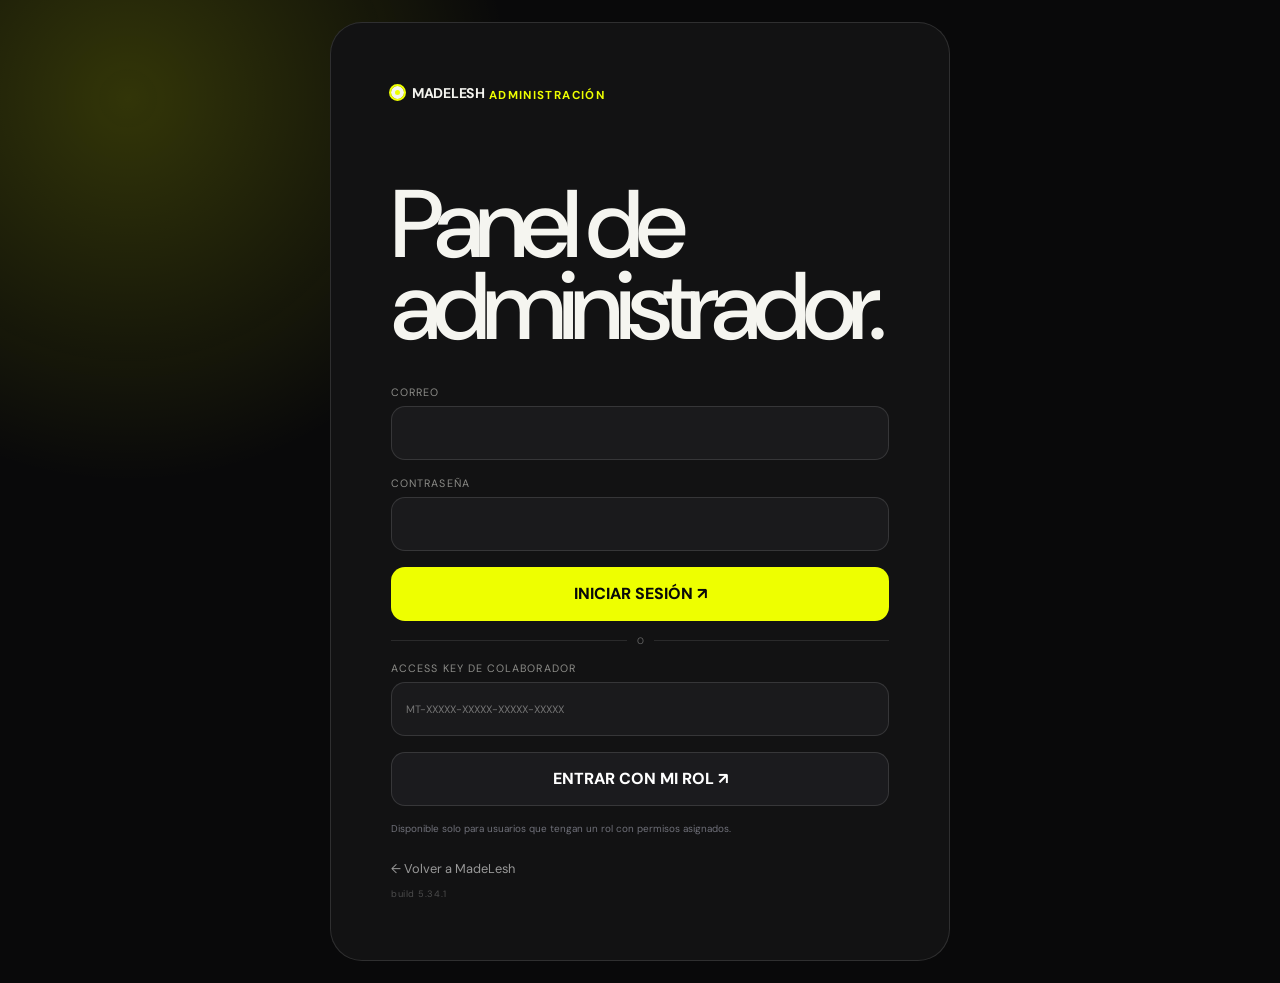
==== commit b987efb5: "Add files via upload" ====
--- a/admin.html
+++ b/admin.html
@@ -1,7 +1,7 @@
 <!DOCTYPE html>
 <html lang="es" data-theme="dark">
 <head>
-  <meta name="madelesh-admin-build" content="5.34" />
+  <meta name="madelesh-admin-build" content="5.34.1" />
   <meta charset="UTF-8" />
   <meta name="viewport" content="width=device-width, initial-scale=1.0" />
   <meta name="theme-color" content="#0b0b0c" />
@@ -10,8 +10,8 @@
   <link rel="preconnect" href="https://fonts.gstatic.com" crossorigin>
   <link href="https://fonts.googleapis.com/css2?family=DM+Sans:wght@400;500;600;700&display=swap" rel="stylesheet">
   <link id="siteFavicon" rel="icon" type="image/png" href="" />
-  <link rel="stylesheet" href="styles.css?v=5.34" />
-  <link rel="stylesheet" href="admin.css?v=5.34" />
+  <link rel="stylesheet" href="styles.css?v=5.34.1" />
+  <link rel="stylesheet" href="admin.css?v=5.34.1" />
 </head>
 <body class="admin-body">
 
@@ -49,7 +49,7 @@
 
       <p class="admin-error" id="adminLoginError" hidden></p>
       <a class="back-site" href="index.html">← Volver a MadeLesh</a>
-      <small class="admin-build-marker">build 5.34</small>
+      <small class="admin-build-marker">build 5.34.1</small>
     </div>
   </section>
 
@@ -115,7 +115,7 @@
       <div class="admin-sidebar-footer">
         <span id="adminIdentity"></span>
         <button id="adminLogout">Cerrar sesión</button>
-        <small class="admin-build-marker">build 5.34</small>
+        <small class="admin-build-marker">build 5.34.1</small>
       </div>
     </aside>
 
@@ -344,6 +344,19 @@
                     <option value="false">No</option>
                     <option value="true">Sí</option>
                   </select>
+                </label>
+              </div>
+
+              <div class="official-store-icon-picker">
+                <div class="official-store-icon-preview" id="productOfficialBrandIconPreview" aria-hidden="true">
+                  <span>🏪</span>
+                </div>
+                <label>
+                  ICONO DE LA TIENDA OFICIAL
+                  <select id="productOfficialBrandIcon">
+                    <option value="">Automático · usar icono de la marca del producto</option>
+                  </select>
+                  <small>Elige cualquiera de los iconos guardados en Iconos → Marcas. Si lo dejas en automático, MadeLesh usa el icono correspondiente a la marca escrita en el producto.</small>
                 </label>
               </div>
               <div class="visual-field-block banner-image-admin">
@@ -916,7 +929,7 @@
   </div>
 
   <script type="module">
-console.info("MadeLesh Admin build 5.34");
+console.info("MadeLesh Admin build 5.34.1");
 import { API_BASE } from "./config.js";
 
 const adminLogin = document.getElementById("adminLogin");
@@ -950,6 +963,8 @@
 const brandIconLibrary = document.getElementById("brandIconLibrary");
 const saveIconSettings = document.getElementById("saveIconSettings");
 const productBrandIconPreview = document.getElementById("productBrandIconPreview");
+const productOfficialBrandIcon = document.getElementById("productOfficialBrandIcon");
+const productOfficialBrandIconPreview = document.getElementById("productOfficialBrandIconPreview");
 const saveBrandingSettings = document.getElementById("saveBrandingSettings");
 
 const contactsSettingsForm = document.getElementById("contactsSettingsForm");
@@ -1138,7 +1153,7 @@
 let contactIconDataUrls = { discord:"", steam:"", x:"", youtube:"", tiktok:"", email:"" };
 let colorImagesByHex = {};
 const ADMIN_BUILD_RELEASE = {
-  version: "5.34",
+  version: "5.34.1",
   title: "Iconos automáticos y marcas",
   date: "2026-09-27",
   changes: {
@@ -1274,6 +1289,52 @@
   productBrandIconPreview.innerHTML=src?`<img src="${escapeAttr(src)}" alt="">`:`<span>${escapeHtml((brand||"B").charAt(0).toUpperCase())}</span>`;
   productBrandIconPreview.title=entry?.name?`Icono automático: ${entry.name}`:"Icono predeterminado";
 }
+
+function renderOfficialStoreIconPreview(){
+  if(!productOfficialBrandIconPreview)return;
+
+  const selectedKey=String(productOfficialBrandIcon?.value||"").trim();
+  const productBrand=document.getElementById("productBrand")?.value.trim()||"";
+  const entry=selectedKey
+    ? adminBrandIcons?.[selectedKey]
+    : adminBrandIconEntry(productBrand);
+
+  const src=safeImageSource(entry?.icon||"");
+  productOfficialBrandIconPreview.innerHTML=src
+    ? `<img src="${escapeAttr(src)}" alt="">`
+    : `<span>🏪</span>`;
+
+  productOfficialBrandIconPreview.title=selectedKey
+    ? `Icono seleccionado: ${entry?.name||selectedKey}`
+    : (entry?.name ? `Automático: ${entry.name}` : "Icono genérico");
+}
+
+function renderOfficialStoreIconOptions(selectedValue=null){
+  if(!productOfficialBrandIcon)return;
+
+  const current=selectedValue===null
+    ? String(productOfficialBrandIcon.value||"")
+    : String(selectedValue||"");
+
+  const entries=Object.entries(adminBrandIcons||{})
+    .filter(([,item])=>safeImageSource(item?.icon||""))
+    .sort((a,b)=>String(a[1]?.name||a[0]).localeCompare(String(b[1]?.name||b[0]),"es"));
+
+  productOfficialBrandIcon.innerHTML=[
+    `<option value="">Automático · usar icono de la marca del producto</option>`,
+    ...entries.map(([key,item])=>`<option value="${escapeAttr(key)}">${escapeHtml(item?.name||key)}</option>`)
+  ].join("");
+
+  if(current && entries.some(([key])=>key===current)){
+    productOfficialBrandIcon.value=current;
+  }else{
+    productOfficialBrandIcon.value="";
+  }
+
+  renderOfficialStoreIconPreview();
+}
+
+productOfficialBrandIcon?.addEventListener("change",renderOfficialStoreIconPreview);
 
 function renderSpecIconLibrary(){
   if(!specIconLibrary)return;
@@ -1307,13 +1368,13 @@
     <span><strong>${escapeHtml(item.name||key)}</strong><small>Se aplica automáticamente al escribir la marca</small></span>
     <button type="button" data-delete-brand-icon="${escapeAttr(key)}">Eliminar</button>
   </article>`).join(""):`<div class="empty-admin-state">Todavía no has agregado iconos de marcas.</div>`;
-  brandIconLibrary.querySelectorAll("[data-delete-brand-icon]").forEach(button=>button.addEventListener("click",()=>{delete adminBrandIcons[button.dataset.deleteBrandIcon];renderBrandIconLibrary();renderProductBrandIconPreview();}));
+  brandIconLibrary.querySelectorAll("[data-delete-brand-icon]").forEach(button=>button.addEventListener("click",()=>{delete adminBrandIcons[button.dataset.deleteBrandIcon];renderBrandIconLibrary();renderProductBrandIconPreview();renderOfficialStoreIconOptions();}));
 }
 
 function fillIconSettings(icons={}){
   adminSpecIcons=icons.specs&&typeof icons.specs==="object"?{...icons.specs}:{};
   adminBrandIcons=icons.brands&&typeof icons.brands==="object"?{...icons.brands}:{};
-  renderSpecIconLibrary();renderBrandIconLibrary();renderProductBrandIconPreview();
+  renderSpecIconLibrary();renderBrandIconLibrary();renderProductBrandIconPreview();renderOfficialStoreIconOptions();
 }
 
 brandIconFile?.addEventListener("change",async()=>{
@@ -1323,7 +1384,7 @@
 });
 addBrandIcon?.addEventListener("click",()=>{
   const name=brandIconName?.value.trim()||"";if(!name)return alert("Escribe el nombre de la marca.");if(!pendingBrandIconDataUrl)return alert("Selecciona un icono para la marca.");
-  adminBrandIcons[normalizeBrandLibraryKey(name)]={name,icon:pendingBrandIconDataUrl};brandIconName.value="";pendingBrandIconDataUrl="";renderBrandIconPendingPreview();renderBrandIconLibrary();renderProductBrandIconPreview();
+  adminBrandIcons[normalizeBrandLibraryKey(name)]={name,icon:pendingBrandIconDataUrl};brandIconName.value="";pendingBrandIconDataUrl="";renderBrandIconPendingPreview();renderBrandIconLibrary();renderProductBrandIconPreview();renderOfficialStoreIconOptions();
 });
 saveIconSettings?.addEventListener("click",async()=>{
   const old=saveIconSettings.textContent;saveIconSettings.disabled=true;saveIconSettings.textContent="GUARDANDO...";
@@ -1593,7 +1654,7 @@
 }
 const priceInput=document.getElementById("productPrice");
 priceInput?.addEventListener("blur",()=>{priceInput.value=normalizePriceValue(priceInput.value);renderProductLivePreview();});
-document.getElementById("productBrand")?.addEventListener("input",()=>{renderProductBrandIconPreview();renderProductLivePreview();});
+document.getElementById("productBrand")?.addEventListener("input",()=>{renderProductBrandIconPreview();renderOfficialStoreIconPreview();renderProductLivePreview();});
 function normalizeSpecSymbol(key,value){
   if(typeof value!=="string")return value; const text=value.trim(); if(!text)return text;
   if(key==="layout" && /^\d+(?:[.,]\d+)?$/.test(text)) return `${text.replace(",",".")}%`;
@@ -2509,6 +2570,7 @@
   document.getElementById("productImageUrl").value = product.imageUrl || "";
   renderMainImagePreview();
   document.getElementById("productOfficialUrl").value = product.officialUrl || "";
+  renderOfficialStoreIconOptions(product.specs?.officialStoreIconBrand || "");
   document.getElementById("productFeatured").value = "false";
   setConnections(Array.isArray(product.connections) ? product.connections : []);
   setProductImages(Array.isArray(product.images) && product.images.length ? product.images : (product.imageUrl ? [product.imageUrl] : []));
@@ -3378,6 +3440,7 @@
   document.getElementById("productImageUrl").value = product.imageUrl || "";
   renderMainImagePreview();
   document.getElementById("productOfficialUrl").value = product.officialUrl || "";
+  renderOfficialStoreIconOptions(product.specs?.officialStoreIconBrand || "");
   document.getElementById("productFeatured").value = product.featured === true ? "true" : "false";
   renderTrustedStores(product.trustedStores || []);
   setColorImages(product.specs?.colorImages || []);
@@ -3418,6 +3481,7 @@
   productCategory.value = "Mouse";
   document.getElementById("productStatus").value = "published";
   document.getElementById("productFeatured").value = "false";
+  renderOfficialStoreIconOptions("");
   renderTrustedStores([]);
   setColorImages([]);
   renderColorPicker([]);
@@ -3490,6 +3554,7 @@
   payload.specs.variantProductIds = [...selectedVariantProductIds];
   payload.specs.driverDownloadUrl = productDriverUrl?.value.trim() || "";
   payload.specs.softwareDownloadUrl = productSoftwareUrl?.value.trim() || "";
+  payload.specs.officialStoreIconBrand = productOfficialBrandIcon?.value || "";
 
   const saveButton = document.getElementById("saveProduct");
   const oldText = saveButton.textContent;
--- a/styles.css
+++ b/styles.css
@@ -5207,3 +5207,14 @@
 .compare-brand-icon{width:18px;height:18px;border-radius:4px}
 .monthly-banner-brand{display:flex!important;align-items:center;gap:7px}
 .featured-brand-icon{width:20px;height:20px;border-radius:4px}
+
+
+/* ==========================================================
+   MADELESH V5.34.1 — ICONO DE MARCA EN TIENDA OFICIAL
+   ========================================================== */
+.official-purchase .official-brand-store-icon{
+  width:24px!important;
+  height:24px!important;
+  object-fit:contain!important;
+  display:block;
+}
--- a/admin.css
+++ b/admin.css
@@ -2312,3 +2312,47 @@
 .banner-transform-editor{display:none!important}
 
 @media(max-width:900px){.brand-icon-add-row{grid-template-columns:1fr 1fr}.brand-icon-pending-preview{width:100%}.spec-icon-admin-item{grid-template-columns:44px minmax(0,1fr) auto}.icon-reset-mini{grid-column:2/-1;justify-self:start}}
+
+
+/* ==========================================================
+   MADELESH V5.34.1 — ICONO DE TIENDA OFICIAL
+   ========================================================== */
+.official-store-icon-picker{
+  grid-column:1/-1;
+  display:grid;
+  grid-template-columns:54px minmax(0,1fr);
+  gap:12px;
+  align-items:center;
+  padding:12px;
+  border:1px solid rgba(255,255,255,.09);
+  border-radius:14px;
+  background:#121214;
+}
+.official-store-icon-preview{
+  width:54px;
+  height:54px;
+  display:grid;
+  place-items:center;
+  overflow:hidden;
+  border:1px solid rgba(255,255,255,.1);
+  border-radius:13px;
+  background:#0d0d0f;
+  font-size:1.15rem;
+}
+.official-store-icon-preview img{
+  width:34px;
+  height:34px;
+  object-fit:contain;
+}
+.official-store-icon-picker label{
+  display:grid;
+  gap:7px;
+}
+.official-store-icon-picker label>small{
+  color:#73737c;
+  font-size:.62rem;
+  line-height:1.45;
+}
+.official-store-icon-picker select{
+  width:100%;
+}
